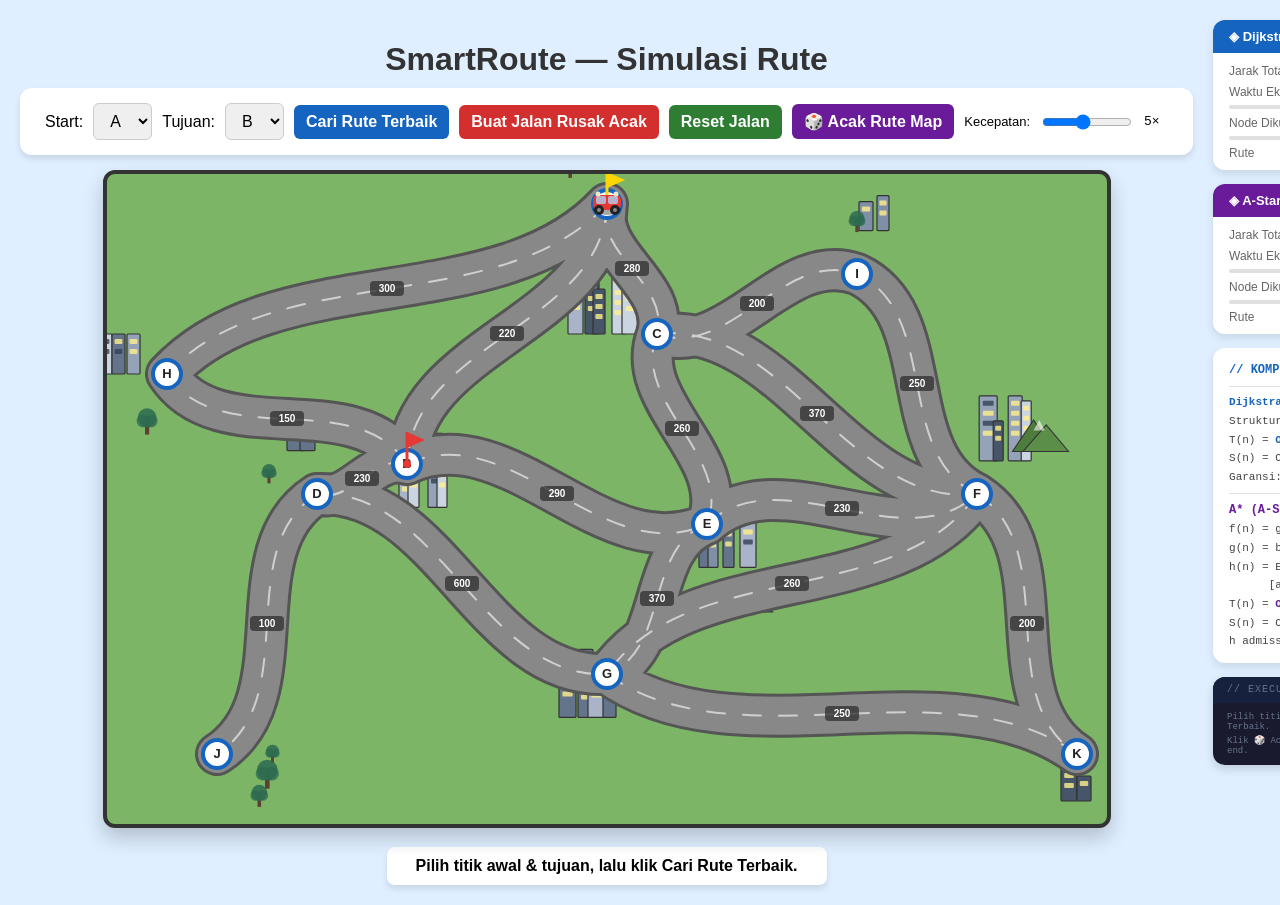
==== view/SmartRoute_App.html @ 2b09c388 "Update UI" ====
<!DOCTYPE html>
<html lang="id">
<head>
  <meta charset="UTF-8"/>
  <meta name="viewport" content="width=device-width, initial-scale=1.0"/>
  <title>SmartRoute — Simulasi Rute</title>
  <style>/* ══════════════════════════════════════════════════════
   SmartRoute — style.css
   PAA 2026 · UMRAH · Teknik Informatika
   ══════════════════════════════════════════════════════ */

/* ── BASE (dari original, dipertahankan) ── */
body {
  margin: 0;
  background: #dfefff;
  font-family: Arial, sans-serif;
  display: flex;
  flex-direction: row;
  align-items: flex-start;
  padding: 20px;
  gap: 20px;
}

h1 {
  margin-bottom: 10px;
  color: #333;
}

.panel {
  margin-bottom: 15px;
  display: flex;
  gap: 10px;
  align-items: center;
  flex-wrap: wrap;
  background: white;
  padding: 15px 25px;
  border-radius: 12px;
  box-shadow: 0 4px 6px rgba(0,0,0,0.1);
}

select, button {
  padding: 8px 12px;
  font-size: 16px;
  border-radius: 6px;
  border: 1px solid #ccc;
}

button {
  cursor: pointer;
  background-color: #1565c0;
  color: white;
  font-weight: bold;
  border: none;
  transition: background 0.2s;
}
button:hover        { background-color: #0d47a1; }
button:disabled     { opacity: .5; cursor: not-allowed; }

.danger-btn         { background: #d32f2f; }
.danger-btn:hover   { background: #9a0007; }
.reset-btn          { background: #2e7d32; }
.reset-btn:hover    { background: #1b5e20; }
.random-btn         { background: #6a1b9a; }
.random-btn:hover   { background: #4a148c; }

/* ── MAP SVG (dari original, dipertahankan) ── */
svg#map {
  background: #7bb565;        /* hijau natural seperti original */
  border: 4px solid #333;
  border-radius: 12px;
  box-shadow: 0px 10px 20px rgba(0,0,0,0.2);
  flex-shrink: 0;
}

/* ── NODE (dari original) ── */
.node {
  fill: #fff;
  stroke: #1565c0;
  stroke-width: 4;
}

.label-text {
  font-size: 13px;
  font-weight: bold;
  fill: #222;
  text-anchor: middle;
  dominant-baseline: middle;
  pointer-events: none;
}

/* ── CAR WHEEL SPIN (dari original, dipertahankan) ── */
.wheel { transform-origin: 0px 0px; }
.spin .wheel { animation: spinning 0.5s linear infinite; }

@keyframes spinning {
  from { transform: rotate(0deg); }
  to   { transform: rotate(360deg); }
}

/* ── NODE POP ANIMATION (dari original, dipertahankan) ── */
@keyframes nodePop {
  0%   { opacity: 0; transform: scale(0); }
  70%  { transform: scale(1.3); }
  100% { opacity: 1; transform: scale(1); }
}
.node-anim {
  animation: nodePop 0.35s ease forwards;
  transform-box: fill-box;
  transform-origin: center;
}

/* ── RESULT BOX (dari original) ── */
#result {
  margin-top: 15px;
  font-size: 16px;
  font-weight: bold;
  background: white;
  padding: 10px 20px;
  border-radius: 8px;
  box-shadow: 0px 4px 6px rgba(0,0,0,0.1);
  text-align: center;
  min-width: 400px;
}

/* ── BROKEN ROAD (dari original) ── */
.broken-road {
  stroke: #ff0000 !important;
  stroke-width: 12;
  stroke-dasharray: 12 12;
  fill: none;
  stroke-linecap: round;
}

/* ── WEIGHT LABEL (dari original) ── */
.weight-label {
  font-size: 10px;
  font-weight: bold;
  fill: #fff;
  text-anchor: middle;
  dominant-baseline: middle;
  pointer-events: none;
}

/* ════════════════════════════════════════════════════════
   IMPROVEMENT — Panel kanan analisis algoritma
   (tambahan baru, tidak mengubah kode original)
   ════════════════════════════════════════════════════════ */

/* Wrapper kiri: SVG + panel atas */
#left-col {
  display: flex;
  flex-direction: column;
  align-items: center;
  flex-shrink: 0;
}

/* Panel kanan keseluruhan */
#right-panel {
  display: flex;
  flex-direction: column;
  gap: 14px;
  min-width: 300px;
  max-width: 340px;
  align-self: flex-start;
}

/* Kartu algo */
.algo-card {
  background: white;
  border-radius: 12px;
  box-shadow: 0 4px 10px rgba(0,0,0,0.1);
  overflow: hidden;
}
.algo-card-head {
  padding: 9px 16px;
  font-size: 13px;
  font-weight: bold;
  display: flex;
  align-items: center;
  gap: 8px;
}
.algo-card-head.dijkstra { background: #1565c0; color: white; }
.algo-card-head.astar    { background: #6a1b9a; color: white; }
.algo-card-head .badge {
  background: rgba(255,255,255,0.25);
  border-radius: 10px;
  padding: 1px 8px;
  font-size: 10px;
  letter-spacing: .5px;
}
.algo-card-body { padding: 10px 16px; display: flex; flex-direction: column; gap: 6px; }

.metric-row {
  display: flex;
  justify-content: space-between;
  align-items: center;
  font-size: 12px;
}
.metric-label { color: #666; }
.metric-val   { font-weight: bold; color: #222; font-family: monospace; font-size: 13px; }
.metric-bar-wrap { width: 100%; height: 4px; background: #e0e0e0; border-radius: 2px; overflow: hidden; }
.metric-bar { height: 100%; border-radius: 2px; width: 0%; transition: width 1s ease; }
.metric-bar.d { background: #1565c0; }
.metric-bar.a { background: #6a1b9a; }

/* Complexity info box */
.complexity-box {
  background: white;
  border-radius: 12px;
  box-shadow: 0 4px 10px rgba(0,0,0,0.1);
  padding: 12px 16px;
  font-size: 11px;
  line-height: 1.7;
  color: #444;
  font-family: monospace;
}
.complexity-box .ctitle { font-weight: bold; color: #1565c0; font-size: 12px; }
.complexity-box .ctitle.a { color: #6a1b9a; }
.complexity-box hr { border: none; border-top: 1px solid #e0e0e0; margin: 6px 0; }

/* Comparison table */
.cmp-table-wrap {
  background: white;
  border-radius: 12px;
  box-shadow: 0 4px 10px rgba(0,0,0,0.1);
  overflow: hidden;
  display: none;
}
.cmp-table-wrap.show { display: block; }
.cmp-table-wrap table { width: 100%; border-collapse: collapse; }
.cmp-table-wrap th {
  background: #f5f5f5;
  padding: 6px 10px;
  font-size: 10px;
  text-transform: uppercase;
  letter-spacing: .5px;
  color: #666;
  text-align: left;
  border-bottom: 1px solid #e0e0e0;
}
.cmp-table-wrap td {
  padding: 5px 10px;
  font-size: 11px;
  font-family: monospace;
  border-bottom: 1px solid #f0f0f0;
  color: #333;
}
.cmp-table-wrap tr:last-child td { border-bottom: none; }
.td-d    { color: #1565c0; font-weight: bold; }
.td-a    { color: #6a1b9a; font-weight: bold; }
.td-win  { color: #2e7d32; font-weight: bold; }

/* Winner badge */
.winner-badge {
  background: #e8f5e9;
  border: 2px solid #2e7d32;
  border-radius: 10px;
  padding: 8px 14px;
  text-align: center;
  display: none;
}
.winner-badge.show { display: block; }
.winner-badge .wt  { font-size: 13px; font-weight: bold; color: #2e7d32; }
.winner-badge .ws  { font-size: 10px; color: #555; margin-top: 2px; font-family: monospace; }

/* Execution log */
.log-box {
  background: #1a1a2e;
  border-radius: 12px;
  box-shadow: 0 4px 10px rgba(0,0,0,0.15);
  overflow: hidden;
  display: flex;
  flex-direction: column;
  max-height: 260px;
}
.log-head {
  padding: 7px 14px;
  background: #16213e;
  font-size: 10px;
  color: #64748b;
  font-family: monospace;
  display: flex;
  justify-content: space-between;
  letter-spacing: 1px;
}
.log-clr { cursor: pointer; color: #64748b; transition: color .2s; }
.log-clr:hover { color: #ef4444; }
.log-body {
  flex: 1;
  overflow-y: auto;
  padding: 8px 10px;
  display: flex;
  flex-direction: column;
  gap: 1px;
  font-family: monospace;
  font-size: 9px;
}
.log-body::-webkit-scrollbar { width: 3px; }
.log-body::-webkit-scrollbar-thumb { background: #334155; border-radius: 3px; }
.ll { padding: 1px 4px; border-radius: 2px; }
.ll.inf  { color: #64748b; }
.ll.dijk { color: #60a5fa; }
.ll.astr { color: #c084fc; }
.ll.ok   { color: #4ade80; background: rgba(74,222,128,.05); }
.ll.warn { color: #fb923c; }
.ll.sep  { color: #1e3a5f; margin: 2px 0; }

/* Step counter overlay on SVG */
#step-ctr {
  display: none;
  position: absolute;
  top: 30px;
  right: 20px;
  background: rgba(0,0,0,.75);
  color: #ffcc00;
  font-family: monospace;
  font-size: 11px;
  padding: 4px 10px;
  border-radius: 6px;
  pointer-events: none;
}
#svg-wrap { position: relative; }
</style>
</head>
<body>

<div id="left-col">
  <h1>SmartRoute — Simulasi Rute</h1>

  <!-- ── Panel kontrol (dari original, dipertahankan) ── -->
  <div class="panel">
    <label>Start:</label>
    <select id="start"></select>
    <label>Tujuan:</label>
    <select id="end"></select>
    <button id="run-btn" onclick="startSimulation()">Cari Rute Terbaik</button>
    <button class="danger-btn" onclick="generateBrokenRoads()">Buat Jalan Rusak Acak</button>
    <button class="reset-btn"  onclick="resetRoads()">Reset Jalan</button>
    <button class="random-btn" onclick="randomizeMap()">&#127922; Acak Rute Map</button>
    <label style="font-size:13px;">Kecepatan:</label>
    <input type="range" id="speed-range" min="1" max="10" value="5"
      style="width:90px;"
      oninput="SPEED=+this.value;document.getElementById('speed-val').textContent=this.value+'×'"/>
    <span id="speed-val" style="font-size:13px;font-family:monospace;min-width:24px;">5×</span>
  </div>

  <!-- ── SVG Map (dari original, dipertahankan + layer baru) ── -->
  <div id="svg-wrap">
    <div id="step-ctr"></div>
    <svg id="map" width="1000" height="650">

      <!-- decorations layer (pohon, gedung) -->
      <g id="deco-layer"></g>

      <!-- road base layers (dari original, dipertahankan) -->
      <path id="road-layer-1" stroke="#555"   stroke-width="44" fill="none"
            stroke-linecap="round" stroke-linejoin="round"/>
      <path id="road-layer-2" stroke="#888"   stroke-width="38" fill="none"
            stroke-linecap="round" stroke-linejoin="round"/>
      <path id="road-layer-3" stroke="white"  stroke-width="2"  fill="none"
            stroke-linecap="round" stroke-linejoin="round"
            stroke-dasharray="18 18" opacity="0.6"/>

      <!-- visited overlays — Dijkstra (biru) -->
      <g id="visited-d-layer"></g>
      <!-- visited overlays — A* (ungu) -->
      <g id="visited-a-layer"></g>

      <!-- final paths -->
      <path id="path-dijkstra" stroke="#1565c0" stroke-width="6" fill="none"
            stroke-linecap="round" stroke-linejoin="round" opacity="0"/>
      <path id="path-astar"    stroke="#6a1b9a" stroke-width="6" fill="none"
            stroke-linecap="round" stroke-linejoin="round"
            stroke-dasharray="16 8" opacity="0"/>

      <!-- broken roads -->
      <g id="broken-roads-layer"></g>

      <!-- highlight path — merah (dari original) -->
      <path id="highlight-path" stroke="#e53935" stroke-width="6" fill="none"
            stroke-linecap="round" stroke-linejoin="round" opacity="0.85"/>

      <!-- weight labels -->
      <g id="weight-labels-layer"></g>

      <!-- nodes (dari original, dipertahankan) -->
      <g id="nodes-group"></g>

      <!-- source flag kuning (sesuai RPM) -->
      <g id="flag-start" opacity="0">
        <line x1="0" y1="0" x2="0" y2="-32" stroke="#ffd600" stroke-width="3"/>
        <polygon points="0,-32 18,-24 0,-16" fill="#ffd600"/>
        <circle cx="0" cy="0" r="4" fill="#ffd600"/>
      </g>

      <!-- dest flag merah (sesuai RPM) -->
      <g id="flag-end" opacity="0">
        <line x1="0" y1="0" x2="0" y2="-32" stroke="#e53935" stroke-width="3"/>
        <polygon points="0,-32 18,-24 0,-16" fill="#e53935"/>
        <circle cx="0" cy="0" r="4" fill="#e53935"/>
      </g>

      <!-- car (dari original, roda berputar dipertahankan) -->
      <g id="car" opacity="1">
        <!-- shadow -->
        <ellipse cx="0" cy="5" rx="14" ry="6" fill="rgba(0,0,0,0.35)"/>
        <!-- body -->
        <rect x="-14" y="-9" width="28" height="15" fill="#e53935" rx="5"/>
        <!-- windows -->
        <rect x="-11" y="-8" width="10" height="8" fill="#b3c8e8" rx="2" opacity="0.85"/>
        <rect x="1"   y="-8" width="10" height="8" fill="#b3c8e8" rx="2" opacity="0.85"/>
        <!-- headlights -->
        <circle cx="-9" cy="-10" r="2.5" fill="#fff9c4" opacity="0.9"/>
        <circle cx="9"  cy="-10" r="2.5" fill="#fff9c4" opacity="0.9"/>
        <!-- wheels (kelas wheel + spin dari original) -->
        <circle class="wheel" cx="-8" cy="6" r="5" fill="#222"/>
        <circle class="wheel" cx="-8" cy="6" r="2" fill="#888"/>
        <circle class="wheel" cx="8"  cy="6" r="5" fill="#222"/>
        <circle class="wheel" cx="8"  cy="6" r="2" fill="#888"/>
      </g>

    </svg>
  </div><!-- /svg-wrap -->

  <!-- result box (dari original, dipertahankan) -->
  <div id="result">
    Pilih titik awal &amp; tujuan, lalu klik <b>Cari Rute Terbaik</b>.
  </div>

</div><!-- /left-col -->

<!-- ══════════════════════════════════════════════════════════
     PANEL KANAN — Analisis Algoritma (tambahan baru)
     ══════════════════════════════════════════════════════════ -->
<div id="right-panel">

  <!-- Dijkstra card -->
  <div class="algo-card" id="card-d">
    <div class="algo-card-head dijkstra">
      ◈ Dijkstra
      <span class="badge">O((V+E) log V)</span>
    </div>
    <div class="algo-card-body">
      <div class="metric-row">
        <span class="metric-label">Jarak Total</span>
        <span class="metric-val" id="d-dist">—</span>
      </div>
      <div class="metric-row">
        <span class="metric-label">Waktu Eksekusi</span>
        <span class="metric-val" id="d-time">—</span>
      </div>
      <div class="metric-bar-wrap">
        <div class="metric-bar d" id="bar-d-time"></div>
      </div>
      <div class="metric-row">
        <span class="metric-label">Node Dikunjungi</span>
        <span class="metric-val" id="d-nodes">—</span>
      </div>
      <div class="metric-bar-wrap">
        <div class="metric-bar d" id="bar-d-nodes"></div>
      </div>
      <div class="metric-row">
        <span class="metric-label">Rute</span>
        <span class="metric-val" id="d-path"
          style="font-size:10px;max-width:170px;overflow:hidden;text-overflow:ellipsis;white-space:nowrap;">—</span>
      </div>
    </div>
  </div>

  <!-- A* card -->
  <div class="algo-card" id="card-a">
    <div class="algo-card-head astar">
      ◈ A-Star &nbsp;<small style="font-size:10px;opacity:.8;">f(n)=g(n)+h(n)</small>
      <span class="badge">O(E log V)</span>
    </div>
    <div class="algo-card-body">
      <div class="metric-row">
        <span class="metric-label">Jarak Total</span>
        <span class="metric-val" id="a-dist">—</span>
      </div>
      <div class="metric-row">
        <span class="metric-label">Waktu Eksekusi</span>
        <span class="metric-val" id="a-time">—</span>
      </div>
      <div class="metric-bar-wrap">
        <div class="metric-bar a" id="bar-a-time"></div>
      </div>
      <div class="metric-row">
        <span class="metric-label">Node Dikunjungi</span>
        <span class="metric-val" id="a-nodes">—</span>
      </div>
      <div class="metric-bar-wrap">
        <div class="metric-bar a" id="bar-a-nodes"></div>
      </div>
      <div class="metric-row">
        <span class="metric-label">Rute</span>
        <span class="metric-val" id="a-path"
          style="font-size:10px;max-width:170px;overflow:hidden;text-overflow:ellipsis;white-space:nowrap;">—</span>
      </div>
    </div>
  </div>

  <!-- Complexity info -->
  <div class="complexity-box">
    <div class="ctitle">// KOMPLEKSITAS WAKTU</div>
    <hr/>
    <b style="color:#1565c0;">Dijkstra</b><br/>
    Struktur: Min-Heap Binary<br/>
    T(n) = <b style="color:#1565c0;">O((V+E) log V)</b><br/>
    S(n) = O(V) — dist[] + prev[]<br/>
    Garansi: optimal, bobot ≥ 0<br/>
    <hr/>
    <b style="color:#6a1b9a;" class="ctitle a">A* (A-Star)</b><br/>
    f(n) = g(n) + h(n)<br/>
    g(n) = biaya aktual dari start<br/>
    h(n) = Euclidean × 0.40<br/>
    &nbsp;&nbsp;&nbsp;&nbsp;&nbsp;&nbsp;[admissible → tidak overestimate]<br/>
    T(n) = <b style="color:#6a1b9a;">O(E log V)</b> avg case<br/>
    S(n) = O(V)<br/>
    h admissible ⟹ A* <b style="color:#2e7d32;">optimal</b>
  </div>

  <!-- Comparison table -->
  <div class="cmp-table-wrap" id="cmp-table">
    <table>
      <tr>
        <th>Metrik</th>
        <th style="color:#1565c0;">Dijkstra</th>
        <th style="color:#6a1b9a;">A*</th>
        <th style="color:#2e7d32;">Lebih Baik</th>
      </tr>
      <tbody id="cmp-tbody"></tbody>
    </table>
  </div>

  <!-- Winner badge -->
  <div class="winner-badge" id="winner-badge">
    <div class="wt" id="winner-title"></div>
    <div class="ws" id="winner-sub"></div>
  </div>

  <!-- Execution log -->
  <div class="log-box">
    <div class="log-head">
      <span>// EXECUTION LOG</span>
      <span class="log-clr" onclick="clearLog()">✕ clear</span>
    </div>
    <div class="log-body" id="log-body">
      <div class="ll inf">Pilih titik awal &amp; tujuan, lalu klik Cari Rute Terbaik.</div>
      <div class="ll inf">Klik 🎲 Acak Rute Map untuk mengacak peta, start &amp; end.</div>
    </div>
  </div>

</div><!-- /right-panel -->

<script>// ══════════════════════════════════════════════════════════════
//  SmartRoute — main.js
//  PAA 2026 · UMRAH · Teknik Informatika
//  Algoritma: Dijkstra + A* (A-Star)
// ══════════════════════════════════════════════════════════════

// ── Default graph & positions (dari original, dipertahankan) ──────────────────
const defaultGraph = {
  "A":[{node:"C",weight:280},{node:"B",weight:220},{node:"H",weight:300}],
  "B":[{node:"A",weight:220},{node:"E",weight:290},{node:"D",weight:230},{node:"H",weight:150}],
  "C":[{node:"A",weight:280},{node:"E",weight:260},{node:"F",weight:370},{node:"I",weight:200}],
  "D":[{node:"B",weight:230},{node:"G",weight:600},{node:"J",weight:100}],
  "E":[{node:"B",weight:290},{node:"C",weight:260},{node:"F",weight:230},{node:"G",weight:370}],
  "F":[{node:"C",weight:370},{node:"E",weight:230},{node:"G",weight:260},{node:"I",weight:250},{node:"K",weight:200}],
  "G":[{node:"D",weight:600},{node:"E",weight:370},{node:"F",weight:260},{node:"K",weight:250}],
  "H":[{node:"A",weight:300},{node:"B",weight:150}],
  "I":[{node:"C",weight:200},{node:"F",weight:250}],
  "J":[{node:"D",weight:100}],
  "K":[{node:"F",weight:200},{node:"G",weight:250}]
};
const defaultPositions = {
  "A":{x:500,y:30},  "B":{x:300,y:290}, "C":{x:550,y:160},
  "D":{x:210,y:320}, "E":{x:600,y:350}, "F":{x:870,y:320},
  "G":{x:500,y:500}, "H":{x:60,y:200},  "I":{x:750,y:100},
  "J":{x:110,y:580}, "K":{x:970,y:580}
};

let originalGraph = JSON.parse(JSON.stringify(defaultGraph));
let graph         = JSON.parse(JSON.stringify(defaultGraph));
let positions     = JSON.parse(JSON.stringify(defaultPositions));
let brokenRoads   = [];

// ── Selects (dari original, dipertahankan) ────────────────────────────────────
function populateSelects() {
  const nodes = Object.keys(positions).sort();
  const ss = document.getElementById("start");
  const se = document.getElementById("end");
  const pS = ss.value, pE = se.value;
  ss.innerHTML = se.innerHTML = "";
  nodes.forEach(n => {
    ss.innerHTML += `<option value="${n}">${n}</option>`;
    se.innerHTML += `<option value="${n}">${n}</option>`;
  });
  if (nodes.includes(pS)) ss.value = pS;
  const fallback = nodes.find(n => n !== ss.value) || nodes[1] || nodes[0];
  se.value = (nodes.includes(pE) && pE !== ss.value) ? pE : fallback;
}

// ── Bezier helpers (dari original, dipertahankan) ─────────────────────────────
function getCurveParams(p1, p2, n1, n2) {
  const dx = p2.x - p1.x, dy = p2.y - p1.y;
  const dist = Math.sqrt(dx*dx + dy*dy);
  if (dist < 1) return null;
  const flip = (n1.charCodeAt(0) + n2.charCodeAt(0)) % 2 === 0 ? 1 : -1;
  const ci = Math.min(dist * 0.22, 70) * flip;
  const nx = (-dy / dist) * ci, ny = (dx / dist) * ci;
  return {
    cx1: p1.x + dx*0.3 + nx, cy1: p1.y + dy*0.3 + ny,
    cx2: p1.x + dx*0.7 - nx, cy2: p1.y + dy*0.7 - ny
  };
}

function getNaturalPath(p1, p2, n1, n2) {
  const c = getCurveParams(p1, p2, n1, n2);
  if (!c) return `L ${p2.x} ${p2.y}`;
  return `C ${c.cx1} ${c.cy1} ${c.cx2} ${c.cy2} ${p2.x} ${p2.y}`;
}

function bezierPoint(p1, p2, n1, n2, t) {
  const c = getCurveParams(p1, p2, n1, n2);
  if (!c) return { x: p1.x + (p2.x - p1.x)*t, y: p1.y + (p2.y - p1.y)*t };
  const mt = 1 - t;
  return {
    x: mt*mt*mt*p1.x + 3*mt*mt*t*c.cx1 + 3*mt*t*t*c.cx2 + t*t*t*p2.x,
    y: mt*mt*mt*p1.y + 3*mt*mt*t*c.cy1 + 3*mt*t*t*c.cy2 + t*t*t*p2.y
  };
}

// ── Segment intersection (dari original, dipertahankan) ───────────────────────
function segmentsIntersect(ax,ay,bx,by,cx,cy,dx,dy) {
  const d1x=bx-ax, d1y=by-ay, d2x=dx-cx, d2y=dy-cy;
  const cross = d1x*d2y - d1y*d2x;
  if (Math.abs(cross) < 1e-9) return false;
  const tx = ((cx-ax)*d2y - (cy-ay)*d2x) / cross;
  const ty = ((cx-ax)*d1y - (cy-ay)*d1x) / cross;
  const E = 0.04;
  return tx>E && tx<1-E && ty>E && ty<1-E;
}

function buildEdgePts(p1, p2, n1, n2, SEGS=8) {
  const pts = [];
  for (let i=0; i<=SEGS; i++) pts.push(bezierPoint(p1,p2,n1,n2,i/SEGS));
  return pts;
}

function edgeCrosses(existingList, p1, p2, n1, n2) {
  const newPts = buildEdgePts(p1, p2, n1, n2, 8);
  for (const {pts, from, to} of existingList) {
    if (from===n1||from===n2||to===n1||to===n2) continue;
    for (let i=0; i<newPts.length-1; i++)
      for (let j=0; j<pts.length-1; j++)
        if (segmentsIntersect(
          newPts[i].x,newPts[i].y,newPts[i+1].x,newPts[i+1].y,
          pts[j].x,  pts[j].y,  pts[j+1].x,  pts[j+1].y
        )) return true;
  }
  return false;
}

function ptSegDist(px, py, ax, ay, bx, by) {
  const dx=bx-ax, dy=by-ay, lenSq=dx*dx+dy*dy;
  if (lenSq < 1) return Math.hypot(px-ax, py-ay);
  const t = Math.max(0, Math.min(1, ((px-ax)*dx+(py-ay)*dy)/lenSq));
  return Math.hypot(px-(ax+t*dx), py-(ay+t*dy));
}

function pointNearEdge(px, py, pts, clearance) {
  for (let i=0; i<pts.length-1; i++)
    if (ptSegDist(px,py,pts[i].x,pts[i].y,pts[i+1].x,pts[i+1].y) < clearance) return true;
  return false;
}

// ── Decorations (dari original, dipertahankan) ────────────────────────────────
function rnd(a,b){ return a+Math.random()*(b-a); }
function ri(a,b){ return Math.floor(rnd(a,b+1)); }

function svgTree(x, y, sc) {
  sc = sc || 1;
  return `<g transform="translate(${x.toFixed(1)},${y.toFixed(1)}) scale(${sc.toFixed(2)})">
    <rect x="-2" y="3" width="4" height="9" fill="#5c4033"/>
    <circle cx="0" cy="-4" r="9" fill="#2d6a4f" opacity="0.85"/>
    <circle cx="-4" cy="-1" r="6" fill="#2d6a4f" opacity="0.75"/>
    <circle cx="4"  cy="-1" r="6" fill="#2d6a4f" opacity="0.75"/>
  </g>`;
}

function svgMountain(x, y, sc) {
  sc = sc || 1;
  return `<g transform="translate(${x.toFixed(1)},${y.toFixed(1)}) scale(${sc.toFixed(2)})">
    <path d="M -30 20 L 0 -25 L 30 20 Z"  fill="#4d7c3d" stroke="#333" stroke-width="1.5"/>
    <path d="M -15 20 L 18 -18 L 50 20 Z" fill="#5b8f49" stroke="#333" stroke-width="1.5"/>
    <path d="M 0 -10 L 8 -25 L 16 -10 Z"  fill="white"  opacity="0.6"/>
  </g>`;
}

function svgBuildings(cx, cy, count, tall) {
  const BCOLORS = ["#94a3b8","#64748b","#cbd5e1","#aab4c8","#7f8fa6","#475569"];
  let h = "";
  for (let i=0; i<count; i++) {
    const bw = ri(10,18);
    const bh = tall ? ri(40,75) : ri(18,40);
    const bx = cx - (count*14)/2 + i*14 + ri(-3,3);
    const by = cy - bh;
    const col = BCOLORS[ri(0,BCOLORS.length-1)];
    h += `<rect x="${bx.toFixed(1)}" y="${by.toFixed(1)}" width="${bw}" height="${bh}"
               fill="${col}" stroke="#333" stroke-width="1.2" rx="1"/>`;
    const rows = Math.max(1, Math.floor(bh/11)-1);
    for (let r=0; r<rows; r++) {
      const wx = bx + bw*0.2;
      const wy = by + 5 + r*10;
      const lit = Math.random()>0.25;
      h += `<rect x="${wx.toFixed(1)}" y="${wy.toFixed(1)}" width="${(bw*0.6).toFixed(1)}" height="5"
                  fill="${lit?'#fef08a':'#334155'}" opacity="0.8" rx="1"/>`;
    }
  }
  return h;
}

function drawDecorations(allEdgePts) {
  const layer = document.getElementById("deco-layer");
  layer.innerHTML = "";
  const NODE_RADIUS = 14;
  const SLOT_R      = NODE_RADIUS + 28;
  const ROAD_CLEAR  = 28;
  const SLOTS       = 16;
  let html = "";
  for (const name in positions) {
    const p = positions[name];
    const degree = (originalGraph[name] || []).length;
    const freeAngles = [];
    for (let i=0; i<SLOTS; i++) {
      const ang = (i / SLOTS) * Math.PI * 2;
      const tx  = p.x + Math.cos(ang) * SLOT_R;
      const ty  = p.y + Math.sin(ang) * SLOT_R;
      let clear = true;
      for (const {pts} of allEdgePts) {
        if (pointNearEdge(tx, ty, pts, ROAD_CLEAR)) { clear = false; break; }
      }
      if (clear) freeAngles.push(ang);
    }
    if (freeAngles.length === 0) continue;
    const groups = [];
    let cur = [freeAngles[0]];
    for (let i=1; i<freeAngles.length; i++) {
      if (freeAngles[i] - freeAngles[i-1] < (Math.PI*2/SLOTS)*2.1) cur.push(freeAngles[i]);
      else { groups.push(cur); cur=[freeAngles[i]]; }
    }
    groups.push(cur);
    const bigGroup = groups.sort((a,b)=>b.length-a.length)[0];
    const midAng   = bigGroup[Math.floor(bigGroup.length/2)];
    const dx = Math.cos(midAng), dy = Math.sin(midAng);
    if (degree >= 4) {
      html += svgBuildings(p.x + dx*(SLOT_R+5), p.y + dy*(SLOT_R+5), ri(4,6), true);
      if (bigGroup.length >= 4) {
        const angOff = bigGroup.length > 6 ? midAng + 0.4 : midAng;
        html += svgMountain(p.x + Math.cos(angOff)*(SLOT_R+38), p.y + Math.sin(angOff)*(SLOT_R+38), 0.7);
      }
    } else if (degree >= 2) {
      html += svgBuildings(p.x + dx*(SLOT_R+5), p.y + dy*(SLOT_R+5), ri(2,4), false);
      if (bigGroup.length >= 3) {
        const ang2 = bigGroup[1];
        html += svgTree(p.x + Math.cos(ang2)*(SLOT_R+10), p.y + Math.sin(ang2)*(SLOT_R+10), rnd(0.7,1.1));
      }
    } else {
      for (let k=0; k<Math.min(bigGroup.length, 3); k++) {
        const a  = bigGroup[k];
        const tr = SLOT_R + rnd(5,18);
        html += svgTree(p.x + Math.cos(a)*tr, p.y + Math.sin(a)*tr, rnd(0.7,1.2));
      }
    }
  }
  layer.innerHTML = html;
}

// ── Draw map (dari original, dipertahankan) ───────────────────────────────────
function buildAllEdgePts() {
  const list = [];
  const drawn = new Set();
  for (let u in graph) {
    for (let e of graph[u]) {
      const pair = [u, e.node].sort().join("-");
      if (!drawn.has(pair)) {
        drawn.add(pair);
        list.push({
          pts:  buildEdgePts(positions[u], positions[e.node], u, e.node, 10),
          from: u, to: e.node
        });
      }
    }
  }
  return list;
}

function drawMap(animate, edgePtList) {
  const edgeList = edgePtList || buildAllEdgePts();
  let baseD = "";
  for (const {pts, from, to} of edgeList)
    baseD += `M ${positions[from].x} ${positions[from].y} ${getNaturalPath(positions[from], positions[to], from, to)} `;

  document.getElementById("road-layer-1").setAttribute("d", baseD);
  document.getElementById("road-layer-2").setAttribute("d", baseD);
  document.getElementById("road-layer-3").setAttribute("d", baseD);

  const ng = document.getElementById("nodes-group");
  ng.innerHTML = "";
  for (let name in positions) {
    const p = positions[name];
    ng.innerHTML += `
      <circle class="${animate?'node node-anim':'node'}" cx="${p.x}" cy="${p.y}" r="14"/>
      <text class="label-text" x="${p.x}" y="${p.y+1}">${name}</text>`;
  }

  drawWeightLabels();
  drawDecorations(edgeList);

  const sp = positions[document.getElementById("start").value] || Object.values(positions)[0];
  document.getElementById("car").setAttribute("transform", `translate(${sp.x},${sp.y})`);
  document.getElementById("highlight-path").setAttribute("d","");
  document.getElementById("broken-roads-layer").innerHTML = "";

  // reset visited overlays & final paths
  document.getElementById("visited-d-layer").innerHTML = "";
  document.getElementById("visited-a-layer").innerHTML = "";
  document.getElementById("path-dijkstra").setAttribute("d","");
  document.getElementById("path-astar").setAttribute("d","");
  document.getElementById("path-dijkstra").setAttribute("opacity","0");
  document.getElementById("path-astar").setAttribute("opacity","0");

  brokenRoads = [];

  // posisikan flag start (kuning) & end (merah) sesuai RPM
  updateFlags();
}

function updateFlags() {
  const s = document.getElementById('start').value;
  const e = document.getElementById('end').value;
  const fs = document.getElementById('flag-start');
  const fe = document.getElementById('flag-end');
  if (positions[s]) {
    fs.setAttribute('transform', `translate(${positions[s].x},${positions[s].y})`);
    fs.setAttribute('opacity','1');
  }
  if (positions[e]) {
    fe.setAttribute('transform', `translate(${positions[e].x},${positions[e].y})`);
    fe.setAttribute('opacity','1');
  }
}

function drawWeightLabels() {
  const layer = document.getElementById("weight-labels-layer");
  layer.innerHTML = "";
  const drawn = new Set();
  for (let u in originalGraph) {
    for (let e of originalGraph[u]) {
      const pair = [u, e.node].sort().join("-");
      if (!drawn.has(pair)) {
        drawn.add(pair);
        const mid = bezierPoint(positions[u], positions[e.node], u, e.node, 0.5);
        layer.innerHTML += `
          <rect x="${(mid.x-17).toFixed(1)}" y="${(mid.y-8).toFixed(1)}" width="34" height="15"
                rx="4" fill="#333" opacity="0.78"/>
          <text class="weight-label" x="${mid.x.toFixed(1)}" y="${(mid.y+0.5).toFixed(1)}">${e.weight}</text>`;
      }
    }
  }
}

// ══════════════════════════════════════════════════════════════
//  MIN-HEAP (Priority Queue)
//  Digunakan oleh Dijkstra & A* → operasi push/pop O(log V)
// ══════════════════════════════════════════════════════════════
class MinHeap {
  constructor() { this.h = []; }
  push(item) { this.h.push(item); this._up(this.h.length - 1); }
  pop() {
    const top = this.h[0], last = this.h.pop();
    if (this.h.length) { this.h[0] = last; this._down(0); }
    return top;
  }
  get size() { return this.h.length; }
  _up(i) {
    while (i > 0) {
      const p = Math.floor((i-1)/2);
      if (this.h[p].f <= this.h[i].f) break;
      [this.h[p],this.h[i]] = [this.h[i],this.h[p]]; i = p;
    }
  }
  _down(i) {
    const n = this.h.length;
    while (true) {
      let m=i, l=2*i+1, r=2*i+2;
      if (l<n && this.h[l].f < this.h[m].f) m=l;
      if (r<n && this.h[r].f < this.h[m].f) m=r;
      if (m===i) break;
      [this.h[m],this.h[i]] = [this.h[i],this.h[m]]; i=m;
    }
  }
}

// ══════════════════════════════════════════════════════════════
//  DIJKSTRA'S ALGORITHM
//  ──────────────────────────────────────────────────────────────
//  Kompleksitas Waktu : O((V + E) log V)
//    V iterasi extract-min dari Min-Heap  → O(V log V)
//    E iterasi relaksasi edge             → O(E log V)
//  Kompleksitas Ruang : O(V) — dist[], prev[]
//
//  Pseudocode:
//    dist[start] = 0; dist[v] = ∞ untuk semua v ≠ start
//    PQ.push({start, 0})
//    while PQ tidak kosong:
//      u = PQ.extractMin()
//      if u ∈ visited: skip
//      visited.add(u)
//      for setiap tetangga v dari u:
//        if dist[u] + w(u,v) < dist[v]:
//          dist[v] = dist[u] + w(u,v)
//          prev[v] = u
//          PQ.push({v, dist[v]})
//    rekonstruksi path dari prev[]
// ══════════════════════════════════════════════════════════════
function dijkstra(g, start, end) {
  const dist = {}, prev = {}, visited = [], order = [];
  for (const n in g) dist[n] = Infinity;
  dist[start] = 0;
  const pq = new MinHeap();
  pq.push({ f: 0, node: start });

  while (pq.size > 0) {
    const { f: d, node: u } = pq.pop();
    if (visited.includes(u)) continue;
    visited.push(u);
    order.push({ node: u, dist: d, step: visited.length });
    if (u === end) break;
    for (const nb of g[u]) {
      const nd = dist[u] + nb.weight;
      if (nd < dist[nb.node]) {
        dist[nb.node] = nd;
        prev[nb.node] = u;
        pq.push({ f: nd, node: nb.node });
      }
    }
  }
  const path = []; let cur = end;
  while (cur !== undefined) { path.unshift(cur); cur = prev[cur]; }
  return {
    path:    path[0] === start ? path : [],
    distance: dist[end],
    visited,
    order
  };
}

// ══════════════════════════════════════════════════════════════
//  A* (A-STAR) ALGORITHM
//  ──────────────────────────────────────────────────────────────
//  Kompleksitas Waktu : O(E log V) rata-rata, jika h admissible
//  Kompleksitas Ruang : O(V) — g[], f[], prev[]
//
//  Fungsi evaluasi: f(n) = g(n) + h(n)
//    g(n) = biaya aktual dari start ke n
//    h(n) = heuristik Euclidean × 0.40
//           (admissible: tidak pernah overestimate biaya nyata)
//    Admissible ⟹ A* PASTI optimal
//
//  Pseudocode:
//    g[start] = 0;  f[start] = h(start, end)
//    open.push({start, f[start]})
//    while open tidak kosong:
//      u = open.extractMin()   ← node dengan f terkecil
//      if u ∈ visited: skip
//      visited.add(u)
//      if u == end: selesai
//      for setiap tetangga v dari u:
//        gNew = g[u] + w(u,v)
//        if gNew < g[v]:
//          g[v]    = gNew
//          f[v]    = g[v] + h(v, end)
//          prev[v] = u
//          open.push({v, f[v]})
//    rekonstruksi path dari prev[]
// ══════════════════════════════════════════════════════════════
function heuristic(nodeA, nodeB) {
  const pa = positions[nodeA], pb = positions[nodeB];
  // Euclidean distance × 0.40 — admissible scaling factor
  return Math.hypot(pa.x - pb.x, pa.y - pb.y) * 0.40;
}

function astar(g, start, end) {
  const gCost = {}, fCost = {}, prev = {}, visited = [], order = [];
  for (const n in g) { gCost[n] = Infinity; fCost[n] = Infinity; }
  gCost[start] = 0;
  fCost[start] = heuristic(start, end);

  const open = new MinHeap();
  open.push({ f: fCost[start], node: start });

  while (open.size > 0) {
    const { node: u } = open.pop();
    if (visited.includes(u)) continue;
    visited.push(u);
    order.push({
      node: u,
      g: gCost[u],
      h: heuristic(u, end),
      f: fCost[u],
      step: visited.length
    });
    if (u === end) break;
    for (const nb of g[u]) {
      const gNew = gCost[u] + nb.weight;
      if (gNew < gCost[nb.node]) {
        gCost[nb.node] = gNew;
        fCost[nb.node] = gNew + heuristic(nb.node, end);
        prev[nb.node]  = u;
        open.push({ f: fCost[nb.node], node: nb.node });
      }
    }
  }
  const path = []; let cur = end;
  while (cur !== undefined) { path.unshift(cur); cur = prev[cur]; }
  return {
    path:     path[0] === start ? path : [],
    distance: gCost[end],
    visited,
    order
  };
}

// ── Car animation (dari original + rotate auto) ───────────────────────────────
function wait(ms) { return new Promise(r => setTimeout(r, ms)); }

async function moveCar(path, distance) {
  const car = document.getElementById("car");
  document.getElementById("car-anim")?.remove();
  car.removeAttribute("transform");

  let hd = `M ${positions[path[0]].x} ${positions[path[0]].y} `;
  for (let i=1; i<path.length; i++)
    hd += getNaturalPath(positions[path[i-1]], positions[path[i]], path[i-1], path[i]) + " ";

  // highlight path (merah, dari original)
  document.getElementById("highlight-path").setAttribute("d", hd);

  const dur = Math.max(1.5, distance / 150);
  const anim = document.createElementNS("http://www.w3.org/2000/svg", "animateMotion");
  anim.setAttribute("id", "car-anim");
  anim.setAttribute("dur", `${dur}s`);
  anim.setAttribute("fill", "freeze");
  anim.setAttribute("rotate", "auto");  // mobil menghadap arah jalan
  anim.setAttribute("path", hd);
  car.appendChild(anim);
  car.classList.add("spin");   // roda berputar (dari original)
  anim.beginElement();
  await wait(dur * 1000);
  car.classList.remove("spin");
}

// ── Log helpers ───────────────────────────────────────────────────────────────
function lg(msg, cls='inf') {
  const b = document.getElementById("log-body");
  const d = document.createElement("div");
  d.className = "ll " + cls;
  d.textContent = msg;
  b.appendChild(d);
  b.scrollTop = b.scrollHeight;
}
function lgSep() { lg("─".repeat(38), "sep"); }
function clearLog() { document.getElementById("log-body").innerHTML = ""; }

// ── Visited animation step-by-step ───────────────────────────────────────────
const aniDelay = () => wait(Math.max(10, 200 / SPEED));
let SPEED = 5;

async function animateVisited(visitedArr, layerId, stroke, fill) {
  const layer = document.getElementById(layerId);
  const ctr   = document.getElementById("step-ctr");
  ctr.style.display = "block";
  for (let i=0; i<visitedArr.length; i++) {
    const n = visitedArr[i], p = positions[n];
    if (!p) continue;
    ctr.textContent = `STEP ${i+1}/${visitedArr.length} — node ${n}`;
    const c = document.createElementNS("http://www.w3.org/2000/svg", "circle");
    c.setAttribute("cx", p.x); c.setAttribute("cy", p.y);
    c.setAttribute("r", "20"); c.setAttribute("fill", fill);
    c.setAttribute("stroke", stroke); c.setAttribute("stroke-width","1.5");
    c.setAttribute("opacity",".5");
    layer.appendChild(c);
    await aniDelay();
  }
  ctr.style.display = "none";
}

function drawFinalPath(path, elId, color) {
  if (!path || path.length < 2) return;
  let d = `M ${positions[path[0]].x} ${positions[path[0]].y} `;
  for (let i=1; i<path.length; i++)
    d += getNaturalPath(positions[path[i-1]], positions[path[i]], path[i-1], path[i]) + " ";
  const el = document.getElementById(elId);
  el.setAttribute("d", d);
  el.setAttribute("opacity", "1");
}

// ── Result helpers ────────────────────────────────────────────────────────────
function resetResults() {
  ["d-dist","d-time","d-nodes","d-path","a-dist","a-time","a-nodes","a-path"]
    .forEach(id => { const el=document.getElementById(id); if(el) el.textContent="—"; });
  ["bar-d-time","bar-d-nodes","bar-a-time","bar-a-nodes"]
    .forEach(id => { const el=document.getElementById(id); if(el) el.style.width="0%"; });
  document.getElementById("winner-badge").classList.remove("show");
  document.getElementById("cmp-table").classList.remove("show");
  ["card-d","card-a"].forEach(id => document.getElementById(id)?.classList.remove("win-card"));
}

function showResults(rD, rA) {
  const maxT = Math.max(rD?.timeMs||0, rA?.timeMs||0) || 1;
  const maxN = Math.max(rD?.visited?.length||0, rA?.visited?.length||0) || 1;

  if (rD && rD.path.length > 0) {
    document.getElementById("d-dist").textContent  = rD.distance + " km";
    document.getElementById("d-time").textContent  = rD.timeMs + " ms";
    document.getElementById("d-nodes").textContent = rD.visited.length + " node";
    document.getElementById("d-path").textContent  = rD.path.join("→");
    setTimeout(() => {
      document.getElementById("bar-d-time").style.width  = (rD.timeMs/maxT*100).toFixed(1)+"%";
      document.getElementById("bar-d-nodes").style.width = (rD.visited.length/maxN*100).toFixed(1)+"%";
    }, 200);
  }
  if (rA && rA.path.length > 0) {
    document.getElementById("a-dist").textContent  = rA.distance + " km";
    document.getElementById("a-time").textContent  = rA.timeMs + " ms";
    document.getElementById("a-nodes").textContent = rA.visited.length + " node";
    document.getElementById("a-path").textContent  = rA.path.join("→");
    setTimeout(() => {
      document.getElementById("bar-a-time").style.width  = (rA.timeMs/maxT*100).toFixed(1)+"%";
      document.getElementById("bar-a-nodes").style.width = (rA.visited.length/maxN*100).toFixed(1)+"%";
    }, 200);
  }

  // comparison table
  if (rD?.path?.length > 0 && rA?.path?.length > 0) {
    const dWT  = rD.timeMs <= rA.timeMs;
    const dWN  = rD.visited.length <= rA.visited.length;
    const same = rD.distance === rA.distance;
    const ratio = (Math.max(rD.timeMs,rA.timeMs) / Math.max(Math.min(rD.timeMs,rA.timeMs),0.001)).toFixed(1);

    document.getElementById("cmp-tbody").innerHTML = `
      <tr>
        <td>Jarak</td>
        <td class="${same?'td-win':'td-d'}">${rD.distance} km</td>
        <td class="${same?'td-win':'td-a'}">${rA.distance} km</td>
        <td class="td-win">${same?'Sama':'—'}</td>
      </tr>
      <tr>
        <td>Waktu (ms)</td>
        <td class="${dWT?'td-win':'td-d'}">${rD.timeMs}</td>
        <td class="${!dWT?'td-win':'td-a'}">${rA.timeMs}</td>
        <td class="td-win">${dWT?'Dijkstra':'A*'}</td>
      </tr>
      <tr>
        <td>Node dikunjungi</td>
        <td class="${dWN?'td-win':'td-d'}">${rD.visited.length}</td>
        <td class="${!dWN?'td-win':'td-a'}">${rA.visited.length}</td>
        <td class="td-win">${dWN?'Dijkstra':'A*'}</td>
      </tr>
      <tr>
        <td>Panjang rute</td>
        <td class="td-d">${rD.path.length} hop</td>
        <td class="td-a">${rA.path.length} hop</td>
        <td class="td-win">${rD.path.length<=rA.path.length?'Dijkstra':'A*'}</td>
      </tr>`;
    document.getElementById("cmp-table").classList.add("show");

    const winner = (dWT?1:0)+(dWN?1:0) >= 1 ? "Dijkstra" : "A*";
    document.getElementById("winner-title").textContent = winner + " lebih efisien pada rute ini";
    document.getElementById("winner-sub").textContent =
      `Selisih waktu: ${ratio}× · Jarak ${same?'identik':'berbeda'} · ${winner} kunjungi lebih sedikit node`;
    document.getElementById("winner-badge").classList.add("show");
    document.getElementById(winner==="Dijkstra"?"card-d":"card-a").classList.add("win-card");

    lg(`[EVALUASI] Winner: ${winner} · Jarak ${same?'identik':'berbeda'} · Rasio waktu ${ratio}×`, "ok");
  }
}

// ── Main simulation (diperluas dengan A* & log) ───────────────────────────────
let simRunning = false;

async function startSimulation() {
  if (simRunning) return;
  const start = document.getElementById("start").value;
  const end   = document.getElementById("end").value;
  if (start === end) { alert("Start dan tujuan tidak boleh sama!"); return; }

  simRunning = true;
  document.getElementById("run-btn").disabled = true;

  // reset visual
  document.getElementById("highlight-path").setAttribute("d","");
  document.getElementById("visited-d-layer").innerHTML = "";
  document.getElementById("visited-a-layer").innerHTML = "";
  document.getElementById("path-dijkstra").setAttribute("opacity","0");
  document.getElementById("path-dijkstra").setAttribute("d","");
  document.getElementById("path-astar").setAttribute("opacity","0");
  document.getElementById("path-astar").setAttribute("d","");
  document.getElementById("car").setAttribute("opacity","1");

  clearLog();
  resetResults();

  lg(`[SIM] ${start} → ${end} | ${Object.keys(graph).length} node, ${countEdges(graph)} edge`, "inf");
  lgSep();

  // ── DIJKSTRA ──────────────────────────────────────────────
  lg("[DIJKSTRA] Mulai. dist["+start+"]=0, semua lain=∞", "dijk");
  lg("  Struktur: Min-Heap Binary → O(log V) per operasi", "dijk");

  const t0d = performance.now();
  const resD = dijkstra(graph, start, end);
  resD.timeMs = +(performance.now() - t0d).toFixed(4);

  if (resD.path.length === 0) {
    lg("  ✗ Tidak ada rute ke " + end, "warn");
    document.getElementById("result").innerHTML =
      `🚫 <b>Dijkstra:</b> Tidak ada rute dari <b>${start}</b> ke <b>${end}</b>.`;
  } else {
    resD.order.forEach(o => lg(`  Step ${o.step}: visit ${o.node}  [dist=${o.dist}]`, "dijk"));
    lg(`  ✓ Rute: ${resD.path.join("→")} | Jarak: ${resD.distance} | Node: ${resD.visited.length} | ${resD.timeMs}ms`, "ok");
  }

  await animateVisited(resD.visited, "visited-d-layer", "#1565c0", "rgba(21,101,192,.12)");
  if (resD.path.length > 0) drawFinalPath(resD.path, "path-dijkstra", "#1565c0");

  lgSep();

  // ── A* ────────────────────────────────────────────────────
  lg("[A-STAR] Mulai. f(n)=g(n)+h(n), h=Euclidean×0.40", "astr");
  lg("  h admissible (tidak overestimate) → A* optimal terjamin", "astr");

  const t0a = performance.now();
  const resA = astar(graph, start, end);
  resA.timeMs = +(performance.now() - t0a).toFixed(4);

  if (resA.path.length === 0) {
    lg("  ✗ Tidak ada rute ke " + end, "warn");
  } else {
    resA.order.forEach(o => lg(`  Step ${o.step}: visit ${o.node}  [g=${o.g.toFixed(0)} h=${o.h.toFixed(0)} f=${o.f.toFixed(0)}]`, "astr"));
    lg(`  ✓ Rute: ${resA.path.join("→")} | Jarak: ${resA.distance} | Node: ${resA.visited.length} | ${resA.timeMs}ms`, "ok");
  }

  await animateVisited(resA.visited, "visited-a-layer", "#6a1b9a", "rgba(106,27,154,.12)");
  if (resA.path.length > 0) drawFinalPath(resA.path, "path-astar", "#6a1b9a");

  lgSep();
  showResults(resD, resA);

  // tampilkan result box (gaya original)
  if (resD.path.length > 0 || resA.path.length > 0) {
    const r = resD.path.length > 0 ? resD : resA;
    document.getElementById("result").innerHTML =
      `🚗 <b>Rute:</b> ${r.path.join(" ➔ ")}<br>📏 <b>Jarak:</b> ${r.distance} km ` +
      `<span style="font-size:13px;color:#555;">(Dijkstra: ${resD.timeMs}ms · A*: ${resA.timeMs}ms)</span>`;
  }

  // ── ANIMASI MOBIL (ikuti rute terbaik di atas jalan) ──────
  const bestPath = resD.path.length > 0 ? resD.path : (resA.path.length > 0 ? resA.path : null);
  if (bestPath) {
    const bestDist = resD.path.length > 0 ? resD.distance : resA.distance;
    lg(`[MOBIL] Bergerak: ${bestPath.join("→")}`, "inf");
    await moveCar(bestPath, bestDist);
    lg("[MOBIL] Tiba di tujuan!", "ok");
  }

  simRunning = false;
  document.getElementById("run-btn").disabled = false;
}

// ── Broken roads (dari original, dipertahankan) ───────────────────────────────
function generateBrokenRoads() {
  resetRoads();
  const all = [];
  for (let u in originalGraph) for (let e of originalGraph[u]) {
    const p = [u, e.node].sort().join("-");
    if (!all.find(r => r.id===p)) all.push({id:p, from:u, to:e.node});
  }
  brokenRoads = all.sort(() => Math.random()-0.5).slice(0, 3);
  const bl = document.getElementById("broken-roads-layer");
  for (let road of brokenRoads) {
    const ef = graph[road.from].find(e => e.node===road.to);
    const et = graph[road.to].find(e => e.node===road.from);
    if (ef) ef.weight += 9999;
    if (et) et.weight += 9999;
    const p1=positions[road.from], p2=positions[road.to];
    bl.innerHTML += `<path d="M ${p1.x} ${p1.y} ${getNaturalPath(p1,p2,road.from,road.to)}" class="broken-road"/>`;
  }
  document.getElementById("result").innerHTML =
    `⚠️ Jalan rusak diaktifkan! Sistem mencari jalur alternatif.`;
  clearLog();
  lg("[JALAN RUSAK] 3 edge diblokir (bobot +9999)", "warn");
  brokenRoads.forEach(r => lg(`  × ${r.from}—${r.to}`, "warn"));
}

function resetRoads() {
  graph = JSON.parse(JSON.stringify(originalGraph));
  brokenRoads = [];
  document.getElementById("broken-roads-layer").innerHTML = "";
  document.getElementById("result").innerHTML = `✅ Semua jalan kembali normal.`;
  drawWeightLabels();
  lg("[RESET] Semua jalan normal kembali", "inf");
}

// ── Randomize map (dari original + acak start/end) ────────────────────────────
// Sesuai RPM: "posisi asal, tujuan dan peta dapat di acak
//  untuk mencegah adanya hapalan rute secara hardcoding"
function randomizeMap() {
  const W=1000, H=650, PAD=75;
  const MIN_DIST=130, MAX_EDGE=430;
  const nodeCount = ri(7,11);
  const nodeNames = "ABCDEFGHIJKLMNOPQRSTUVWXYZ".slice(0,nodeCount).split("");

  // 1. tempatkan node secara acak
  const newPos = {};
  for (const name of nodeNames) {
    let placed = false;
    for (let t=0; t<600&&!placed; t++) {
      const px=rnd(PAD,W-PAD), py=rnd(PAD,H-PAD);
      let ok = true;
      for (const ep of Object.values(newPos))
        if (Math.hypot(px-ep.x,py-ep.y)<MIN_DIST) { ok=false; break; }
      if (ok) { newPos[name]={x:Math.round(px),y:Math.round(py)}; placed=true; }
    }
    if (!newPos[name]) {
      const idx = Object.keys(newPos).length;
      newPos[name] = {
        x: Math.round(PAD+(idx%4)*(W-PAD*2)/3),
        y: Math.round(PAD+Math.floor(idx/4)*(H-PAD*2)/2)
      };
    }
  }

  // 2. bangun graf (Prim spanning tree + extra edges, anti-crossing dari original)
  const newGraph = {};
  for (const n of nodeNames) newGraph[n] = [];
  const edgePts = [];
  const addedPairs = new Set();

  function tryAdd(u, v, mandatory) {
    const pair = [u,v].sort().join("-");
    if (addedPairs.has(pair)) return false;
    const p1=newPos[u], p2=newPos[v];
    const d = Math.hypot(p2.x-p1.x, p2.y-p1.y);
    if (!mandatory && d>MAX_EDGE) return false;
    if (!mandatory && edgeCrosses(edgePts, p1, p2, u, v)) return false;
    const w = randomWeight(p1, p2);
    newGraph[u].push({node:v,weight:w});
    newGraph[v].push({node:u,weight:w});
    edgePts.push({pts:buildEdgePts(p1,p2,u,v,10), from:u, to:v});
    addedPairs.add(pair);
    return true;
  }

  // Prim: pilih edge terpendek yang tidak silang
  const inTree   = new Set([nodeNames[0]]);
  const remaining = new Set(nodeNames.slice(1));
  while (remaining.size > 0) {
    let bd=Infinity, bu=null, bv=null;
    for (const u of inTree) for (const v of remaining) {
      const d = Math.hypot(newPos[u].x-newPos[v].x, newPos[u].y-newPos[v].y);
      if (d<bd && !edgeCrosses(edgePts,newPos[u],newPos[v],u,v)) { bd=d; bu=u; bv=v; }
    }
    if (!bu) {
      // fallback: izinkan crossing untuk koneksi wajib
      for (const u of inTree) for (const v of remaining) {
        const d = Math.hypot(newPos[u].x-newPos[v].x, newPos[u].y-newPos[v].y);
        if (d<bd) { bd=d; bu=u; bv=v; }
      }
    }
    if (!bu) break;
    tryAdd(bu, bv, true);
    inTree.add(bv); remaining.delete(bv);
  }

  // extra edges tidak silang
  const extra = Math.floor(nodeCount*0.55);
  const allPairs = [];
  for (let i=0; i<nodeNames.length; i++)
    for (let j=i+1; j<nodeNames.length; j++)
      allPairs.push([nodeNames[i],nodeNames[j]]);
  allPairs.sort(() => Math.random()-0.5);
  let added = 0;
  for (const [u,v] of allPairs) {
    if (added >= extra) break;
    if (tryAdd(u,v,false)) added++;
  }

  // 3. acak start & end secara random
  const shuffled = [...nodeNames].sort(() => Math.random()-0.5);
  const randStart = shuffled[0], randEnd = shuffled[1];

  // 4. apply
  originalGraph = JSON.parse(JSON.stringify(newGraph));
  graph         = JSON.parse(JSON.stringify(newGraph));
  positions     = newPos;
  brokenRoads   = [];

  document.getElementById("broken-roads-layer").innerHTML = "";
  document.getElementById("highlight-path").setAttribute("d","");
  document.getElementById("visited-d-layer").innerHTML = "";
  document.getElementById("visited-a-layer").innerHTML = "";
  document.getElementById("path-dijkstra").setAttribute("opacity","0");
  document.getElementById("path-astar").setAttribute("opacity","0");

  populateSelects();
  document.getElementById("start").value = randStart;
  document.getElementById("end").value   = randEnd;

  drawMap(true, edgePts);

  document.getElementById("result").innerHTML =
    `🎲 Peta diacak! <b>${nodeCount} kota</b>, <b>${countEdges(newGraph)} jalan</b>. Start: <b>${randStart}</b> → <b>${randEnd}</b>`;

  clearLog();
  lg(`[ACAK] ${nodeCount} kota · ${countEdges(newGraph)} jalan · Start:${randStart} → End:${randEnd}`, "inf");
}

function randomWeight(p1,p2) {
  const d = Math.hypot(p2.x-p1.x, p2.y-p1.y);
  const base = Math.round(d*0.4);
  return Math.max(50, base + Math.round((Math.random()-0.5)*base*0.5));
}

function countEdges(g) {
  let c=0; const s=new Set();
  for (let u in g) for (let e of g[u]) {
    const p=[u,e.node].sort().join("-");
    if (!s.has(p)) { s.has(p); s.add(p); c++; }
  }
  return c;
}

// ── Init ──────────────────────────────────────────────────────────────────────
document.addEventListener("DOMContentLoaded", () => {
  populateSelects();
  drawMap(false);
  document.getElementById("start").addEventListener("change", updateFlags);
  document.getElementById("end").addEventListener("change", updateFlags);
});
</script>
</body>
</html>
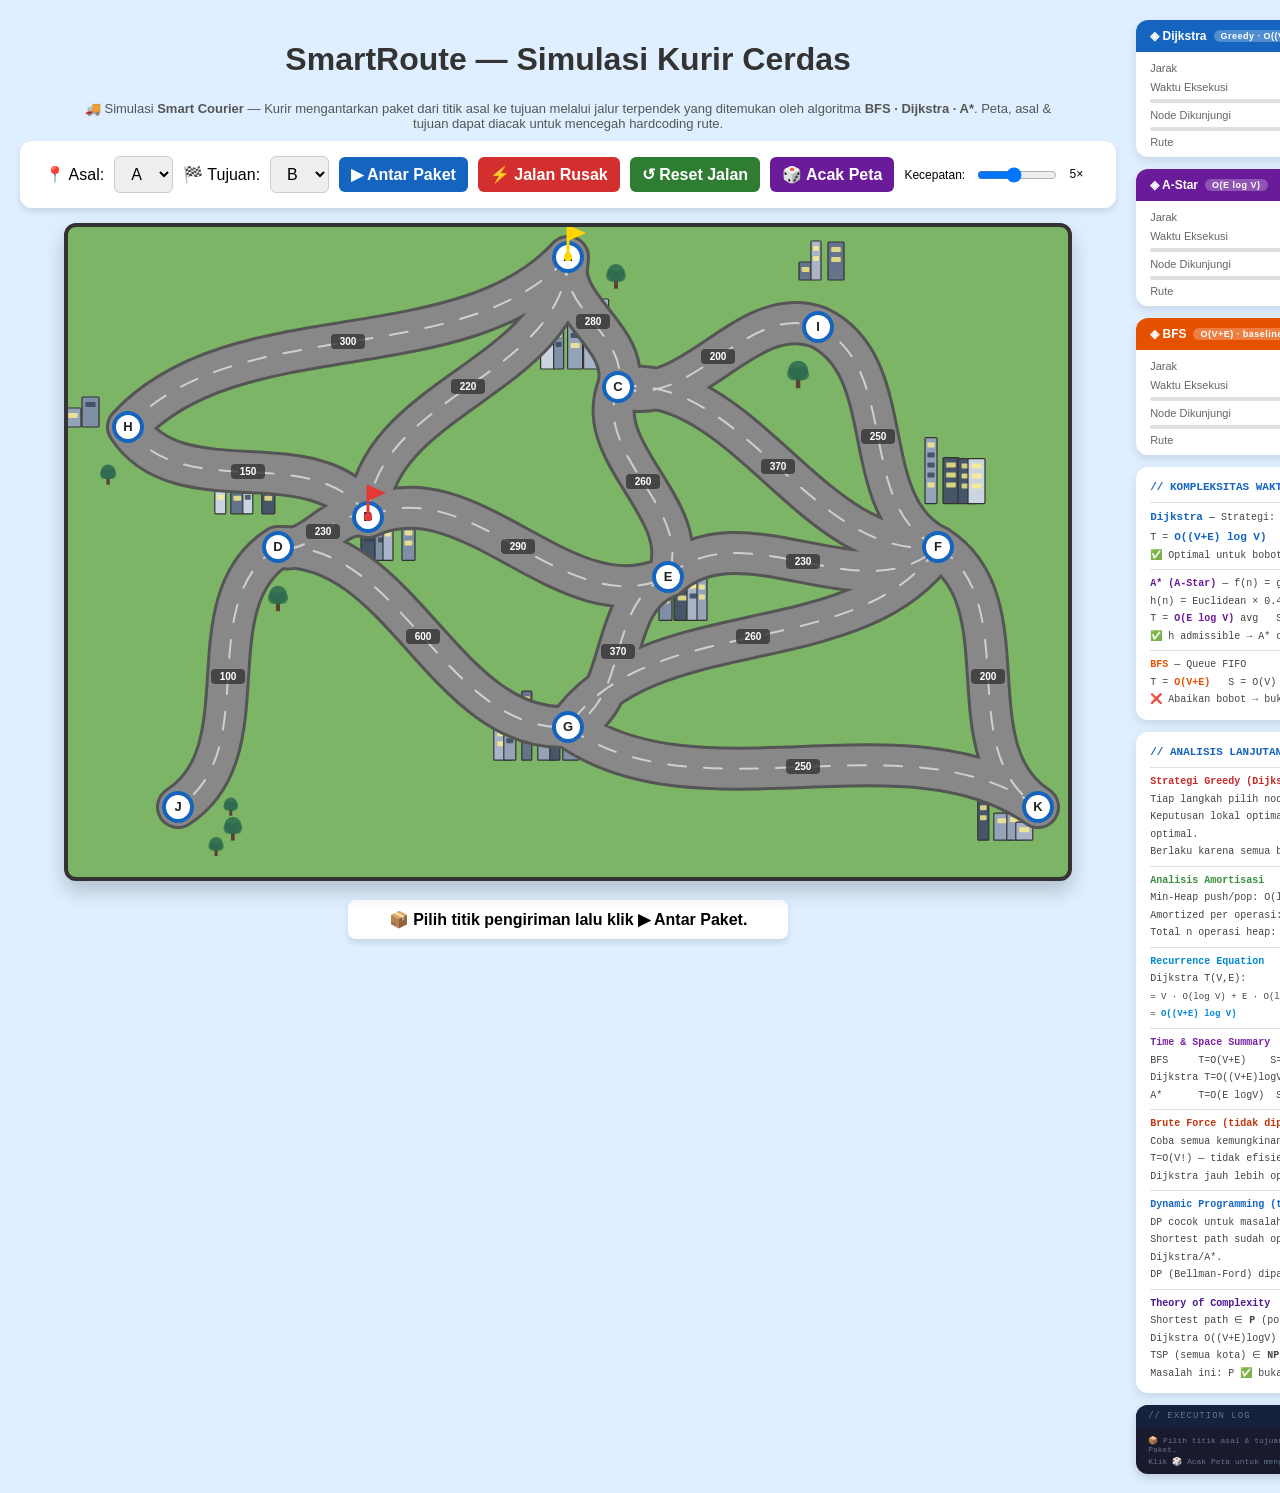
==== commit 4e5571ee: "Final" ====
--- a/view/SmartRoute_App.html
+++ b/view/SmartRoute_App.html
@@ -1,1455 +1,2050 @@
 <!DOCTYPE html>
 <html lang="id">
+
 <head>
-  <meta charset="UTF-8"/>
-  <meta name="viewport" content="width=device-width, initial-scale=1.0"/>
-  <title>SmartRoute — Simulasi Rute</title>
-  <style>/* ══════════════════════════════════════════════════════
-   SmartRoute — style.css
-   PAA 2026 · UMRAH · Teknik Informatika
-   ══════════════════════════════════════════════════════ */
-
-/* ── BASE (dari original, dipertahankan) ── */
-body {
-  margin: 0;
-  background: #dfefff;
-  font-family: Arial, sans-serif;
-  display: flex;
-  flex-direction: row;
-  align-items: flex-start;
-  padding: 20px;
-  gap: 20px;
-}
-
-h1 {
-  margin-bottom: 10px;
-  color: #333;
-}
-
-.panel {
-  margin-bottom: 15px;
-  display: flex;
-  gap: 10px;
-  align-items: center;
-  flex-wrap: wrap;
-  background: white;
-  padding: 15px 25px;
-  border-radius: 12px;
-  box-shadow: 0 4px 6px rgba(0,0,0,0.1);
-}
-
-select, button {
-  padding: 8px 12px;
-  font-size: 16px;
-  border-radius: 6px;
-  border: 1px solid #ccc;
-}
-
-button {
-  cursor: pointer;
-  background-color: #1565c0;
-  color: white;
-  font-weight: bold;
-  border: none;
-  transition: background 0.2s;
-}
-button:hover        { background-color: #0d47a1; }
-button:disabled     { opacity: .5; cursor: not-allowed; }
-
-.danger-btn         { background: #d32f2f; }
-.danger-btn:hover   { background: #9a0007; }
-.reset-btn          { background: #2e7d32; }
-.reset-btn:hover    { background: #1b5e20; }
-.random-btn         { background: #6a1b9a; }
-.random-btn:hover   { background: #4a148c; }
-
-/* ── MAP SVG (dari original, dipertahankan) ── */
-svg#map {
-  background: #7bb565;        /* hijau natural seperti original */
-  border: 4px solid #333;
-  border-radius: 12px;
-  box-shadow: 0px 10px 20px rgba(0,0,0,0.2);
-  flex-shrink: 0;
-}
-
-/* ── NODE (dari original) ── */
-.node {
-  fill: #fff;
-  stroke: #1565c0;
-  stroke-width: 4;
-}
-
-.label-text {
-  font-size: 13px;
-  font-weight: bold;
-  fill: #222;
-  text-anchor: middle;
-  dominant-baseline: middle;
-  pointer-events: none;
-}
-
-/* ── CAR WHEEL SPIN (dari original, dipertahankan) ── */
-.wheel { transform-origin: 0px 0px; }
-.spin .wheel { animation: spinning 0.5s linear infinite; }
-
-@keyframes spinning {
-  from { transform: rotate(0deg); }
-  to   { transform: rotate(360deg); }
-}
-
-/* ── NODE POP ANIMATION (dari original, dipertahankan) ── */
-@keyframes nodePop {
-  0%   { opacity: 0; transform: scale(0); }
-  70%  { transform: scale(1.3); }
-  100% { opacity: 1; transform: scale(1); }
-}
-.node-anim {
-  animation: nodePop 0.35s ease forwards;
-  transform-box: fill-box;
-  transform-origin: center;
-}
-
-/* ── RESULT BOX (dari original) ── */
-#result {
-  margin-top: 15px;
-  font-size: 16px;
-  font-weight: bold;
-  background: white;
-  padding: 10px 20px;
-  border-radius: 8px;
-  box-shadow: 0px 4px 6px rgba(0,0,0,0.1);
-  text-align: center;
-  min-width: 400px;
-}
-
-/* ── BROKEN ROAD (dari original) ── */
-.broken-road {
-  stroke: #ff0000 !important;
-  stroke-width: 12;
-  stroke-dasharray: 12 12;
-  fill: none;
-  stroke-linecap: round;
-}
-
-/* ── WEIGHT LABEL (dari original) ── */
-.weight-label {
-  font-size: 10px;
-  font-weight: bold;
-  fill: #fff;
-  text-anchor: middle;
-  dominant-baseline: middle;
-  pointer-events: none;
-}
-
-/* ════════════════════════════════════════════════════════
-   IMPROVEMENT — Panel kanan analisis algoritma
-   (tambahan baru, tidak mengubah kode original)
-   ════════════════════════════════════════════════════════ */
-
-/* Wrapper kiri: SVG + panel atas */
-#left-col {
-  display: flex;
-  flex-direction: column;
-  align-items: center;
-  flex-shrink: 0;
-}
-
-/* Panel kanan keseluruhan */
-#right-panel {
-  display: flex;
-  flex-direction: column;
-  gap: 14px;
-  min-width: 300px;
-  max-width: 340px;
-  align-self: flex-start;
-}
-
-/* Kartu algo */
-.algo-card {
-  background: white;
-  border-radius: 12px;
-  box-shadow: 0 4px 10px rgba(0,0,0,0.1);
-  overflow: hidden;
-}
-.algo-card-head {
-  padding: 9px 16px;
-  font-size: 13px;
-  font-weight: bold;
-  display: flex;
-  align-items: center;
-  gap: 8px;
-}
-.algo-card-head.dijkstra { background: #1565c0; color: white; }
-.algo-card-head.astar    { background: #6a1b9a; color: white; }
-.algo-card-head .badge {
-  background: rgba(255,255,255,0.25);
-  border-radius: 10px;
-  padding: 1px 8px;
-  font-size: 10px;
-  letter-spacing: .5px;
-}
-.algo-card-body { padding: 10px 16px; display: flex; flex-direction: column; gap: 6px; }
-
-.metric-row {
-  display: flex;
-  justify-content: space-between;
-  align-items: center;
-  font-size: 12px;
-}
-.metric-label { color: #666; }
-.metric-val   { font-weight: bold; color: #222; font-family: monospace; font-size: 13px; }
-.metric-bar-wrap { width: 100%; height: 4px; background: #e0e0e0; border-radius: 2px; overflow: hidden; }
-.metric-bar { height: 100%; border-radius: 2px; width: 0%; transition: width 1s ease; }
-.metric-bar.d { background: #1565c0; }
-.metric-bar.a { background: #6a1b9a; }
-
-/* Complexity info box */
-.complexity-box {
-  background: white;
-  border-radius: 12px;
-  box-shadow: 0 4px 10px rgba(0,0,0,0.1);
-  padding: 12px 16px;
-  font-size: 11px;
-  line-height: 1.7;
-  color: #444;
-  font-family: monospace;
-}
-.complexity-box .ctitle { font-weight: bold; color: #1565c0; font-size: 12px; }
-.complexity-box .ctitle.a { color: #6a1b9a; }
-.complexity-box hr { border: none; border-top: 1px solid #e0e0e0; margin: 6px 0; }
-
-/* Comparison table */
-.cmp-table-wrap {
-  background: white;
-  border-radius: 12px;
-  box-shadow: 0 4px 10px rgba(0,0,0,0.1);
-  overflow: hidden;
-  display: none;
-}
-.cmp-table-wrap.show { display: block; }
-.cmp-table-wrap table { width: 100%; border-collapse: collapse; }
-.cmp-table-wrap th {
-  background: #f5f5f5;
-  padding: 6px 10px;
-  font-size: 10px;
-  text-transform: uppercase;
-  letter-spacing: .5px;
-  color: #666;
-  text-align: left;
-  border-bottom: 1px solid #e0e0e0;
-}
-.cmp-table-wrap td {
-  padding: 5px 10px;
-  font-size: 11px;
-  font-family: monospace;
-  border-bottom: 1px solid #f0f0f0;
-  color: #333;
-}
-.cmp-table-wrap tr:last-child td { border-bottom: none; }
-.td-d    { color: #1565c0; font-weight: bold; }
-.td-a    { color: #6a1b9a; font-weight: bold; }
-.td-win  { color: #2e7d32; font-weight: bold; }
-
-/* Winner badge */
-.winner-badge {
-  background: #e8f5e9;
-  border: 2px solid #2e7d32;
-  border-radius: 10px;
-  padding: 8px 14px;
-  text-align: center;
-  display: none;
-}
-.winner-badge.show { display: block; }
-.winner-badge .wt  { font-size: 13px; font-weight: bold; color: #2e7d32; }
-.winner-badge .ws  { font-size: 10px; color: #555; margin-top: 2px; font-family: monospace; }
-
-/* Execution log */
-.log-box {
-  background: #1a1a2e;
-  border-radius: 12px;
-  box-shadow: 0 4px 10px rgba(0,0,0,0.15);
-  overflow: hidden;
-  display: flex;
-  flex-direction: column;
-  max-height: 260px;
-}
-.log-head {
-  padding: 7px 14px;
-  background: #16213e;
-  font-size: 10px;
-  color: #64748b;
-  font-family: monospace;
-  display: flex;
-  justify-content: space-between;
-  letter-spacing: 1px;
-}
-.log-clr { cursor: pointer; color: #64748b; transition: color .2s; }
-.log-clr:hover { color: #ef4444; }
-.log-body {
-  flex: 1;
-  overflow-y: auto;
-  padding: 8px 10px;
-  display: flex;
-  flex-direction: column;
-  gap: 1px;
-  font-family: monospace;
-  font-size: 9px;
-}
-.log-body::-webkit-scrollbar { width: 3px; }
-.log-body::-webkit-scrollbar-thumb { background: #334155; border-radius: 3px; }
-.ll { padding: 1px 4px; border-radius: 2px; }
-.ll.inf  { color: #64748b; }
-.ll.dijk { color: #60a5fa; }
-.ll.astr { color: #c084fc; }
-.ll.ok   { color: #4ade80; background: rgba(74,222,128,.05); }
-.ll.warn { color: #fb923c; }
-.ll.sep  { color: #1e3a5f; margin: 2px 0; }
-
-/* Step counter overlay on SVG */
-#step-ctr {
-  display: none;
-  position: absolute;
-  top: 30px;
-  right: 20px;
-  background: rgba(0,0,0,.75);
-  color: #ffcc00;
-  font-family: monospace;
-  font-size: 11px;
-  padding: 4px 10px;
-  border-radius: 6px;
-  pointer-events: none;
-}
-#svg-wrap { position: relative; }
-</style>
+  <meta charset="UTF-8" />
+  <meta name="viewport" content="width=device-width, initial-scale=1.0" />
+  <title>SmartRoute — Simulasi Kurir Cerdas | PAA 2026 UMRAH</title>
+  <style>
+    /* SmartRoute — style.css | PAA 2026 · UMRAH */
+
+    /* ── BASE ── */
+    body {
+      margin: 0;
+      background: #dfefff;
+      font-family: Arial, sans-serif;
+      display: flex;
+      flex-direction: row;
+      align-items: flex-start;
+      padding: 20px;
+      gap: 20px;
+    }
+
+    h1 {
+      margin-bottom: 10px;
+      color: #333;
+    }
+
+    .panel {
+      margin-bottom: 15px;
+      display: flex;
+      gap: 10px;
+      align-items: center;
+      flex-wrap: wrap;
+      background: white;
+      padding: 15px 25px;
+      border-radius: 12px;
+      box-shadow: 0 4px 6px rgba(0, 0, 0, 0.1);
+    }
+
+    select,
+    button {
+      padding: 8px 12px;
+      font-size: 16px;
+      border-radius: 6px;
+      border: 1px solid #ccc;
+    }
+
+    button {
+      cursor: pointer;
+      background-color: #1565c0;
+      color: white;
+      font-weight: bold;
+      border: none;
+      transition: background 0.2s;
+    }
+
+    button:hover {
+      background-color: #0d47a1;
+    }
+
+    button:disabled {
+      opacity: .5;
+      cursor: not-allowed;
+    }
+
+    .danger-btn {
+      background: #d32f2f;
+    }
+
+    .danger-btn:hover {
+      background: #9a0007;
+    }
+
+    .reset-btn {
+      background: #2e7d32;
+    }
+
+    .reset-btn:hover {
+      background: #1b5e20;
+    }
+
+    .random-btn {
+      background: #6a1b9a;
+    }
+
+    .random-btn:hover {
+      background: #4a148c;
+    }
+
+    /* ── MAP ── */
+    svg#map {
+      background: #7bb565;
+      border: 4px solid #333;
+      border-radius: 12px;
+      box-shadow: 0px 10px 20px rgba(0, 0, 0, 0.2);
+      flex-shrink: 0;
+    }
+
+    .node {
+      fill: #fff;
+      stroke: #1565c0;
+      stroke-width: 4;
+    }
+
+    .label-text {
+      font-size: 13px;
+      font-weight: bold;
+      fill: #222;
+      text-anchor: middle;
+      dominant-baseline: middle;
+      pointer-events: none;
+    }
+
+    .weight-label {
+      font-size: 10px;
+      font-weight: bold;
+      fill: #fff;
+      text-anchor: middle;
+      dominant-baseline: middle;
+      pointer-events: none;
+    }
+
+    .broken-road {
+      stroke: #ff0000 !important;
+      stroke-width: 12;
+      stroke-dasharray: 12 12;
+      fill: none;
+      stroke-linecap: round;
+    }
+
+    /* ── CAR WHEELS — hanya roda yang spin, BUKAN body ── */
+    /* wheel-spin di-toggle via JS classList saat moveCar saja */
+    .wheel-inner {
+      transform-origin: 0px 0px;
+    }
+
+    .wheel-spin {
+      animation: spinning 0.4s linear infinite;
+    }
+
+    @keyframes spinning {
+      from {
+        transform: rotate(0deg);
+      }
+
+      to {
+        transform: rotate(360deg);
+      }
+    }
+
+    /* ── NODE ANIMATIONS ── */
+    @keyframes nodePop {
+      0% {
+        opacity: 0;
+        transform: scale(0);
+      }
+
+      70% {
+        transform: scale(1.3);
+      }
+
+      100% {
+        opacity: 1;
+        transform: scale(1);
+      }
+    }
+
+    .node-anim {
+      animation: nodePop 0.35s ease forwards;
+      transform-box: fill-box;
+      transform-origin: center;
+    }
+
+    /* ── RESULT BOX ── */
+    #result {
+      margin-top: 15px;
+      font-size: 16px;
+      font-weight: bold;
+      background: white;
+      padding: 10px 20px;
+      border-radius: 8px;
+      box-shadow: 0px 4px 6px rgba(0, 0, 0, 0.1);
+      text-align: center;
+      min-width: 400px;
+    }
+
+    /* ── STEP COUNTER overlay di atas SVG ── */
+    #svg-wrap {
+      position: relative;
+    }
+
+    #step-ctr {
+      display: none;
+      position: absolute;
+      top: 14px;
+      right: 18px;
+      background: rgba(0, 0, 0, .72);
+      color: #ffcc00;
+      font-family: monospace;
+      font-size: 11px;
+      padding: 4px 12px;
+      border-radius: 6px;
+      pointer-events: none;
+      z-index: 10;
+    }
+
+    /* ── LEFT COLUMN ── */
+    #left-col {
+      display: flex;
+      flex-direction: column;
+      align-items: center;
+      flex-shrink: 0;
+    }
+
+    /* ══════════════════════════════════════════
+   PANEL KANAN
+   ══════════════════════════════════════════ */
+    #right-panel {
+      display: flex;
+      flex-direction: column;
+      gap: 12px;
+      min-width: 305px;
+      max-width: 340px;
+      align-self: flex-start;
+    }
+
+    /* algo cards */
+    .algo-card {
+      background: white;
+      border-radius: 12px;
+      box-shadow: 0 4px 10px rgba(0, 0, 0, 0.1);
+      overflow: hidden;
+    }
+
+    .algo-card.win-card {
+      box-shadow: 0 0 0 3px #2e7d32, 0 4px 10px rgba(0, 0, 0, 0.1);
+    }
+
+    .algo-card-head {
+      padding: 9px 14px;
+      font-size: 12px;
+      font-weight: bold;
+      display: flex;
+      align-items: center;
+      gap: 7px;
+    }
+
+    .algo-card-head.dijkstra {
+      background: #1565c0;
+      color: white;
+    }
+
+    .algo-card-head.astar {
+      background: #6a1b9a;
+      color: white;
+    }
+
+    .algo-card-head.bfs {
+      background: #e65100;
+      color: white;
+    }
+
+    .badge {
+      background: rgba(255, 255, 255, 0.25);
+      border-radius: 10px;
+      padding: 1px 7px;
+      font-size: 9px;
+      letter-spacing: .5px;
+    }
+
+    .algo-card-body {
+      padding: 9px 14px;
+      display: flex;
+      flex-direction: column;
+      gap: 5px;
+    }
+
+    .metric-row {
+      display: flex;
+      justify-content: space-between;
+      align-items: center;
+      font-size: 11px;
+    }
+
+    .metric-label {
+      color: #666;
+    }
+
+    .metric-val {
+      font-weight: bold;
+      color: #222;
+      font-family: monospace;
+      font-size: 12px;
+    }
+
+    .metric-bar-wrap {
+      width: 100%;
+      height: 4px;
+      background: #e0e0e0;
+      border-radius: 2px;
+      overflow: hidden;
+    }
+
+    .metric-bar {
+      height: 100%;
+      border-radius: 2px;
+      width: 0%;
+      transition: width 1s ease;
+    }
+
+    .metric-bar.d {
+      background: #1565c0;
+    }
+
+    .metric-bar.a {
+      background: #6a1b9a;
+    }
+
+    .metric-bar.b {
+      background: #e65100;
+    }
+
+    /* complexity box */
+    .complexity-box {
+      background: white;
+      border-radius: 12px;
+      box-shadow: 0 4px 10px rgba(0, 0, 0, 0.1);
+      padding: 11px 14px;
+      font-size: 10px;
+      line-height: 1.75;
+      color: #444;
+      font-family: monospace;
+    }
+
+    .complexity-box .ct {
+      font-weight: bold;
+      color: #1565c0;
+      font-size: 11px;
+    }
+
+    .complexity-box .ca {
+      font-weight: bold;
+      color: #6a1b9a;
+    }
+
+    .complexity-box .cb {
+      font-weight: bold;
+      color: #e65100;
+    }
+
+    .complexity-box .cg {
+      color: #2e7d32;
+      font-weight: bold;
+    }
+
+    .complexity-box hr {
+      border: none;
+      border-top: 1px solid #e0e0e0;
+      margin: 5px 0;
+    }
+
+    /* comparison table */
+    .cmp-table-wrap {
+      background: white;
+      border-radius: 12px;
+      box-shadow: 0 4px 10px rgba(0, 0, 0, 0.1);
+      overflow: hidden;
+      display: none;
+    }
+
+    .cmp-table-wrap.show {
+      display: block;
+    }
+
+    .cmp-table-wrap table {
+      width: 100%;
+      border-collapse: collapse;
+    }
+
+    .cmp-table-wrap th {
+      background: #f5f5f5;
+      padding: 5px 8px;
+      font-size: 9px;
+      text-transform: uppercase;
+      letter-spacing: .5px;
+      color: #666;
+      text-align: left;
+      border-bottom: 1px solid #e0e0e0;
+    }
+
+    .cmp-table-wrap td {
+      padding: 4px 8px;
+      font-size: 10px;
+      font-family: monospace;
+      border-bottom: 1px solid #f0f0f0;
+      color: #333;
+    }
+
+    .cmp-table-wrap tr:last-child td {
+      border-bottom: none;
+    }
+
+    .td-d {
+      color: #1565c0;
+      font-weight: bold;
+    }
+
+    .td-a {
+      color: #6a1b9a;
+      font-weight: bold;
+    }
+
+    .td-b {
+      color: #e65100;
+      font-weight: bold;
+    }
+
+    .td-win {
+      color: #2e7d32;
+      font-weight: bold;
+    }
+
+    /* winner badge */
+    .winner-badge {
+      background: #e8f5e9;
+      border: 2px solid #2e7d32;
+      border-radius: 10px;
+      padding: 8px 14px;
+      text-align: center;
+      display: none;
+    }
+
+    .winner-badge.show {
+      display: block;
+    }
+
+    .wt {
+      font-size: 12px;
+      font-weight: bold;
+      color: #2e7d32;
+    }
+
+    .ws {
+      font-size: 9px;
+      color: #555;
+      margin-top: 2px;
+      font-family: monospace;
+    }
+
+    /* evaluasi box */
+    #eval-box {
+      background: white;
+      border-radius: 12px;
+      box-shadow: 0 4px 10px rgba(0, 0, 0, 0.1);
+      padding: 11px 14px;
+      display: none;
+    }
+
+    .eval-title {
+      font-size: 12px;
+      font-weight: bold;
+      color: #333;
+      margin-bottom: 8px;
+    }
+
+    .eval-row {
+      display: flex;
+      gap: 8px;
+      align-items: flex-start;
+      font-size: 10px;
+      color: #444;
+      margin-bottom: 6px;
+      padding-bottom: 6px;
+      border-bottom: 1px solid #f0f0f0;
+    }
+
+    .eval-row:last-of-type {
+      border-bottom: none;
+    }
+
+    .eval-algo {
+      flex-shrink: 0;
+      padding: 2px 7px;
+      border-radius: 8px;
+      font-size: 9px;
+      font-weight: bold;
+      color: white;
+      margin-top: 1px;
+    }
+
+    .eval-algo.dijkstra {
+      background: #1565c0;
+    }
+
+    .eval-algo.astar {
+      background: #6a1b9a;
+    }
+
+    .eval-algo.bfs {
+      background: #e65100;
+    }
+
+    .eval-note {
+      font-size: 9px;
+      color: #777;
+      line-height: 1.5;
+    }
+
+    .eval-conclusion {
+      margin-top: 7px;
+      padding: 7px 10px;
+      background: #f1f8e9;
+      border-radius: 8px;
+      font-size: 10px;
+      color: #2e7d32;
+      line-height: 1.5;
+    }
+
+    /* log */
+    .log-box {
+      background: #1a1a2e;
+      border-radius: 12px;
+      box-shadow: 0 4px 10px rgba(0, 0, 0, 0.15);
+      overflow: hidden;
+      display: flex;
+      flex-direction: column;
+      max-height: 220px;
+    }
+
+    .log-head {
+      padding: 6px 12px;
+      background: #16213e;
+      font-size: 9px;
+      color: #64748b;
+      font-family: monospace;
+      display: flex;
+      justify-content: space-between;
+      letter-spacing: 1px;
+    }
+
+    .log-clr {
+      cursor: pointer;
+      color: #64748b;
+      transition: color .2s;
+    }
+
+    .log-clr:hover {
+      color: #ef4444;
+    }
+
+    .log-body {
+      flex: 1;
+      overflow-y: auto;
+      padding: 7px 9px;
+      display: flex;
+      flex-direction: column;
+      gap: 1px;
+      font-family: monospace;
+      font-size: 8px;
+    }
+
+    .log-body::-webkit-scrollbar {
+      width: 3px;
+    }
+
+    .log-body::-webkit-scrollbar-thumb {
+      background: #334155;
+      border-radius: 3px;
+    }
+
+    .ll {
+      padding: 1px 3px;
+      border-radius: 2px;
+    }
+
+    .ll.inf {
+      color: #64748b;
+    }
+
+    .ll.dijk {
+      color: #60a5fa;
+    }
+
+    .ll.astr {
+      color: #c084fc;
+    }
+
+    .ll.bfslog {
+      color: #fb923c;
+    }
+
+    .ll.ok {
+      color: #4ade80;
+      background: rgba(74, 222, 128, .05);
+    }
+
+    .ll.warn {
+      color: #fb923c;
+    }
+
+    .ll.sep {
+      color: #1e3a5f;
+      margin: 2px 0;
+    }
+  </style>
 </head>
+
 <body>
 
-<div id="left-col">
-  <h1>SmartRoute — Simulasi Rute</h1>
-
-  <!-- ── Panel kontrol (dari original, dipertahankan) ── -->
-  <div class="panel">
-    <label>Start:</label>
-    <select id="start"></select>
-    <label>Tujuan:</label>
-    <select id="end"></select>
-    <button id="run-btn" onclick="startSimulation()">Cari Rute Terbaik</button>
-    <button class="danger-btn" onclick="generateBrokenRoads()">Buat Jalan Rusak Acak</button>
-    <button class="reset-btn"  onclick="resetRoads()">Reset Jalan</button>
-    <button class="random-btn" onclick="randomizeMap()">&#127922; Acak Rute Map</button>
-    <label style="font-size:13px;">Kecepatan:</label>
-    <input type="range" id="speed-range" min="1" max="10" value="5"
-      style="width:90px;"
-      oninput="SPEED=+this.value;document.getElementById('speed-val').textContent=this.value+'×'"/>
-    <span id="speed-val" style="font-size:13px;font-family:monospace;min-width:24px;">5×</span>
+  <div id="left-col">
+    <h1>SmartRoute — Simulasi Kurir Cerdas</h1>
+    <p style="margin-bottom:10px;color:#555;font-size:13px;text-align:center;max-width:1000px;">
+      🚚 Simulasi <b>Smart Courier</b> — Kurir mengantarkan paket dari titik asal ke tujuan
+      melalui jalur terpendek yang ditemukan oleh algoritma <b>BFS · Dijkstra · A*</b>.
+      Peta, asal &amp; tujuan dapat diacak untuk mencegah hardcoding rute.
+    </p>
+
+    <!-- Panel kontrol -->
+    <div class="panel">
+      <label>📍 Asal:</label>
+      <select id="start"></select>
+      <label>🏁 Tujuan:</label>
+      <select id="end"></select>
+      <button id="run-btn" onclick="startSimulation()">▶ Antar Paket</button>
+      <button class="danger-btn" onclick="generateBrokenRoads()">⚡ Jalan Rusak</button>
+      <button class="reset-btn" onclick="resetRoads()">↺ Reset Jalan</button>
+      <button class="random-btn" onclick="randomizeMap()">🎲 Acak Peta</button>
+      <label style="font-size:12px;">Kecepatan:</label>
+      <input type="range" id="speed-range" min="1" max="10" value="5" style="width:80px;"
+        oninput="SPEED=+this.value; document.getElementById('speed-val').textContent=this.value+'×'" />
+      <span id="speed-val" style="font-size:12px;font-family:monospace;min-width:22px;">5×</span>
+    </div>
+
+    <!-- SVG Map -->
+    <div id="svg-wrap">
+      <div id="step-ctr"></div>
+
+      <svg id="map" width="1000" height="650">
+
+        <!-- Dekorasi: pohon & gedung (tidak di atas jalan) -->
+        <g id="deco-layer"></g>
+
+        <!-- Lapisan jalan: shadow + aspal + marka -->
+        <path id="road-layer-1" stroke="#555" stroke-width="44" fill="none" stroke-linecap="round"
+          stroke-linejoin="round" />
+        <path id="road-layer-2" stroke="#888" stroke-width="38" fill="none" stroke-linecap="round"
+          stroke-linejoin="round" />
+        <path id="road-layer-3" stroke="white" stroke-width="2" fill="none" stroke-linecap="round"
+          stroke-linejoin="round" stroke-dasharray="18 18" opacity="0.6" />
+
+        <!-- Visited overlays: BFS (oranye), Dijkstra (biru), A* (ungu) -->
+        <g id="visited-bfs-layer"></g>
+        <g id="visited-d-layer"></g>
+        <g id="visited-a-layer"></g>
+
+        <!-- Label nilai step-by-step di atas node (dist= / f= / hop=) -->
+        <g id="node-labels-layer"></g>
+
+        <!-- Jalur hasil algoritma -->
+        <path id="path-bfs" stroke="#f59e0b" stroke-width="5" fill="none" stroke-linecap="round" stroke-linejoin="round"
+          stroke-dasharray="10 6" opacity="0" />
+        <path id="path-dijkstra" stroke="#1565c0" stroke-width="6" fill="none" stroke-linecap="round"
+          stroke-linejoin="round" opacity="0" />
+        <path id="path-astar" stroke="#6a1b9a" stroke-width="6" fill="none" stroke-linecap="round"
+          stroke-linejoin="round" stroke-dasharray="16 8" opacity="0" />
+
+        <!-- Jalan rusak -->
+        <g id="broken-roads-layer"></g>
+
+        <!-- Highlight merah rute aktif mobil -->
+        <path id="highlight-path" stroke="#e53935" stroke-width="6" fill="none" stroke-linecap="round"
+          stroke-linejoin="round" opacity="0" />
+
+        <!-- Bobot edge -->
+        <g id="weight-labels-layer"></g>
+
+        <!-- Node & label -->
+        <g id="nodes-group"></g>
+
+        <!-- Bendera KUNING = source (sesuai RPM) -->
+        <g id="flag-start" opacity="0">
+          <line x1="0" y1="0" x2="0" y2="-32" stroke="#ffd600" stroke-width="3" />
+          <polygon points="0,-32 18,-24 0,-16" fill="#ffd600" />
+          <circle cx="0" cy="0" r="4" fill="#ffd600" />
+        </g>
+
+        <!-- Bendera MERAH = destination (sesuai RPM) -->
+        <g id="flag-end" opacity="0">
+          <line x1="0" y1="0" x2="0" y2="-32" stroke="#e53935" stroke-width="3" />
+          <polygon points="0,-32 18,-24 0,-16" fill="#e53935" />
+          <circle cx="0" cy="0" r="4" fill="#e53935" />
+        </g>
+
+        <!--
+        MOBIL — dipisah menjadi 2 elemen untuk fix muter-muter:
+
+        car-body:
+          - ikut animateMotion + rotate="auto"
+          - hanya bodi, jendela, lampu
+          - TIDAK ada roda (agar tidak konflik dengan wheel spin)
+
+        car-wheels:
+          - TIDAK pakai animateMotion
+          - posisi di-update manual via requestAnimationFrame
+          - roda spin via CSS @keyframes (toggle saat bergerak saja)
+      -->
+
+        <!-- BODI MOBIL -->
+        <g id="car-body" opacity="0">
+          <ellipse cx="0" cy="4" rx="13" ry="5" fill="rgba(0,0,0,0.3)" />
+          <rect x="-14" y="-9" width="28" height="15" fill="#e53935" rx="4" />
+          <rect x="-11" y="-8" width="10" height="8" fill="#b3c8e8" rx="2" opacity="0.85" />
+          <rect x="1" y="-8" width="10" height="8" fill="#b3c8e8" rx="2" opacity="0.85" />
+          <circle cx="-9" cy="-10" r="2" fill="#fff9c4" opacity="0.9" />
+          <circle cx="9" cy="-10" r="2" fill="#fff9c4" opacity="0.9" />
+        </g>
+
+        <!-- RODA MOBIL (posisi manual, spin CSS) -->
+        <g id="car-wheels" opacity="0">
+          <g transform="translate(-7,6)">
+            <circle cx="0" cy="0" r="4.5" fill="#111" />
+            <g class="wheel-inner">
+              <line x1="-3" y1="0" x2="3" y2="0" stroke="white" stroke-width="1.2" />
+              <line x1="0" y1="-3" x2="0" y2="3" stroke="white" stroke-width="1.2" />
+            </g>
+          </g>
+          <g transform="translate(7,6)">
+            <circle cx="0" cy="0" r="4.5" fill="#111" />
+            <g class="wheel-inner">
+              <line x1="-3" y1="0" x2="3" y2="0" stroke="white" stroke-width="1.2" />
+              <line x1="0" y1="-3" x2="0" y2="3" stroke="white" stroke-width="1.2" />
+            </g>
+          </g>
+        </g>
+
+      </svg>
+    </div>
+
+    <!-- Result box -->
+    <div id="result">📦 Pilih titik pengiriman lalu klik <b>▶ Antar Paket</b>.</div>
   </div>
 
-  <!-- ── SVG Map (dari original, dipertahankan + layer baru) ── -->
-  <div id="svg-wrap">
-    <div id="step-ctr"></div>
-    <svg id="map" width="1000" height="650">
-
-      <!-- decorations layer (pohon, gedung) -->
-      <g id="deco-layer"></g>
-
-      <!-- road base layers (dari original, dipertahankan) -->
-      <path id="road-layer-1" stroke="#555"   stroke-width="44" fill="none"
-            stroke-linecap="round" stroke-linejoin="round"/>
-      <path id="road-layer-2" stroke="#888"   stroke-width="38" fill="none"
-            stroke-linecap="round" stroke-linejoin="round"/>
-      <path id="road-layer-3" stroke="white"  stroke-width="2"  fill="none"
-            stroke-linecap="round" stroke-linejoin="round"
-            stroke-dasharray="18 18" opacity="0.6"/>
-
-      <!-- visited overlays — Dijkstra (biru) -->
-      <g id="visited-d-layer"></g>
-      <!-- visited overlays — A* (ungu) -->
-      <g id="visited-a-layer"></g>
-
-      <!-- final paths -->
-      <path id="path-dijkstra" stroke="#1565c0" stroke-width="6" fill="none"
-            stroke-linecap="round" stroke-linejoin="round" opacity="0"/>
-      <path id="path-astar"    stroke="#6a1b9a" stroke-width="6" fill="none"
-            stroke-linecap="round" stroke-linejoin="round"
-            stroke-dasharray="16 8" opacity="0"/>
-
-      <!-- broken roads -->
-      <g id="broken-roads-layer"></g>
-
-      <!-- highlight path — merah (dari original) -->
-      <path id="highlight-path" stroke="#e53935" stroke-width="6" fill="none"
-            stroke-linecap="round" stroke-linejoin="round" opacity="0.85"/>
-
-      <!-- weight labels -->
-      <g id="weight-labels-layer"></g>
-
-      <!-- nodes (dari original, dipertahankan) -->
-      <g id="nodes-group"></g>
-
-      <!-- source flag kuning (sesuai RPM) -->
-      <g id="flag-start" opacity="0">
-        <line x1="0" y1="0" x2="0" y2="-32" stroke="#ffd600" stroke-width="3"/>
-        <polygon points="0,-32 18,-24 0,-16" fill="#ffd600"/>
-        <circle cx="0" cy="0" r="4" fill="#ffd600"/>
-      </g>
-
-      <!-- dest flag merah (sesuai RPM) -->
-      <g id="flag-end" opacity="0">
-        <line x1="0" y1="0" x2="0" y2="-32" stroke="#e53935" stroke-width="3"/>
-        <polygon points="0,-32 18,-24 0,-16" fill="#e53935"/>
-        <circle cx="0" cy="0" r="4" fill="#e53935"/>
-      </g>
-
-      <!-- car (dari original, roda berputar dipertahankan) -->
-      <g id="car" opacity="1">
-        <!-- shadow -->
-        <ellipse cx="0" cy="5" rx="14" ry="6" fill="rgba(0,0,0,0.35)"/>
-        <!-- body -->
-        <rect x="-14" y="-9" width="28" height="15" fill="#e53935" rx="5"/>
-        <!-- windows -->
-        <rect x="-11" y="-8" width="10" height="8" fill="#b3c8e8" rx="2" opacity="0.85"/>
-        <rect x="1"   y="-8" width="10" height="8" fill="#b3c8e8" rx="2" opacity="0.85"/>
-        <!-- headlights -->
-        <circle cx="-9" cy="-10" r="2.5" fill="#fff9c4" opacity="0.9"/>
-        <circle cx="9"  cy="-10" r="2.5" fill="#fff9c4" opacity="0.9"/>
-        <!-- wheels (kelas wheel + spin dari original) -->
-        <circle class="wheel" cx="-8" cy="6" r="5" fill="#222"/>
-        <circle class="wheel" cx="-8" cy="6" r="2" fill="#888"/>
-        <circle class="wheel" cx="8"  cy="6" r="5" fill="#222"/>
-        <circle class="wheel" cx="8"  cy="6" r="2" fill="#888"/>
-      </g>
-
-    </svg>
-  </div><!-- /svg-wrap -->
-
-  <!-- result box (dari original, dipertahankan) -->
-  <div id="result">
-    Pilih titik awal &amp; tujuan, lalu klik <b>Cari Rute Terbaik</b>.
-  </div>
-
-</div><!-- /left-col -->
-
-<!-- ══════════════════════════════════════════════════════════
-     PANEL KANAN — Analisis Algoritma (tambahan baru)
-     ══════════════════════════════════════════════════════════ -->
-<div id="right-panel">
-
-  <!-- Dijkstra card -->
-  <div class="algo-card" id="card-d">
-    <div class="algo-card-head dijkstra">
-      ◈ Dijkstra
-      <span class="badge">O((V+E) log V)</span>
-    </div>
-    <div class="algo-card-body">
-      <div class="metric-row">
-        <span class="metric-label">Jarak Total</span>
-        <span class="metric-val" id="d-dist">—</span>
+  <!-- ══════════════════════════════════════════════════
+     PANEL KANAN
+     ══════════════════════════════════════════════════ -->
+  <div id="right-panel">
+
+    <!-- Dijkstra card -->
+    <div class="algo-card" id="card-d">
+      <div class="algo-card-head dijkstra">
+        ◈ Dijkstra <span class="badge">Greedy · O((V+E) log V)</span>
       </div>
-      <div class="metric-row">
-        <span class="metric-label">Waktu Eksekusi</span>
-        <span class="metric-val" id="d-time">—</span>
-      </div>
-      <div class="metric-bar-wrap">
-        <div class="metric-bar d" id="bar-d-time"></div>
-      </div>
-      <div class="metric-row">
-        <span class="metric-label">Node Dikunjungi</span>
-        <span class="metric-val" id="d-nodes">—</span>
-      </div>
-      <div class="metric-bar-wrap">
-        <div class="metric-bar d" id="bar-d-nodes"></div>
-      </div>
-      <div class="metric-row">
-        <span class="metric-label">Rute</span>
-        <span class="metric-val" id="d-path"
-          style="font-size:10px;max-width:170px;overflow:hidden;text-overflow:ellipsis;white-space:nowrap;">—</span>
+      <div class="algo-card-body">
+        <div class="metric-row">
+          <span class="metric-label">Jarak</span>
+          <span class="metric-val" id="d-dist">—</span>
+        </div>
+        <div class="metric-row">
+          <span class="metric-label">Waktu Eksekusi</span>
+          <span class="metric-val" id="d-time">—</span>
+        </div>
+        <div class="metric-bar-wrap">
+          <div class="metric-bar d" id="bar-d-time"></div>
+        </div>
+        <div class="metric-row">
+          <span class="metric-label">Node Dikunjungi</span>
+          <span class="metric-val" id="d-nodes">—</span>
+        </div>
+        <div class="metric-bar-wrap">
+          <div class="metric-bar d" id="bar-d-nodes"></div>
+        </div>
+        <div class="metric-row">
+          <span class="metric-label">Rute</span>
+          <span class="metric-val" id="d-path"
+            style="font-size:9px;max-width:170px;overflow:hidden;text-overflow:ellipsis;white-space:nowrap;">—</span>
+        </div>
       </div>
     </div>
-  </div>
-
-  <!-- A* card -->
-  <div class="algo-card" id="card-a">
-    <div class="algo-card-head astar">
-      ◈ A-Star &nbsp;<small style="font-size:10px;opacity:.8;">f(n)=g(n)+h(n)</small>
-      <span class="badge">O(E log V)</span>
-    </div>
-    <div class="algo-card-body">
-      <div class="metric-row">
-        <span class="metric-label">Jarak Total</span>
-        <span class="metric-val" id="a-dist">—</span>
+
+    <!-- A* card -->
+    <div class="algo-card" id="card-a">
+      <div class="algo-card-head astar">
+        ◈ A-Star <span class="badge">O(E log V)</span>
       </div>
-      <div class="metric-row">
-        <span class="metric-label">Waktu Eksekusi</span>
-        <span class="metric-val" id="a-time">—</span>
-      </div>
-      <div class="metric-bar-wrap">
-        <div class="metric-bar a" id="bar-a-time"></div>
-      </div>
-      <div class="metric-row">
-        <span class="metric-label">Node Dikunjungi</span>
-        <span class="metric-val" id="a-nodes">—</span>
-      </div>
-      <div class="metric-bar-wrap">
-        <div class="metric-bar a" id="bar-a-nodes"></div>
-      </div>
-      <div class="metric-row">
-        <span class="metric-label">Rute</span>
-        <span class="metric-val" id="a-path"
-          style="font-size:10px;max-width:170px;overflow:hidden;text-overflow:ellipsis;white-space:nowrap;">—</span>
+      <div class="algo-card-body">
+        <div class="metric-row">
+          <span class="metric-label">Jarak</span>
+          <span class="metric-val" id="a-dist">—</span>
+        </div>
+        <div class="metric-row">
+          <span class="metric-label">Waktu Eksekusi</span>
+          <span class="metric-val" id="a-time">—</span>
+        </div>
+        <div class="metric-bar-wrap">
+          <div class="metric-bar a" id="bar-a-time"></div>
+        </div>
+        <div class="metric-row">
+          <span class="metric-label">Node Dikunjungi</span>
+          <span class="metric-val" id="a-nodes">—</span>
+        </div>
+        <div class="metric-bar-wrap">
+          <div class="metric-bar a" id="bar-a-nodes"></div>
+        </div>
+        <div class="metric-row">
+          <span class="metric-label">Rute</span>
+          <span class="metric-val" id="a-path"
+            style="font-size:9px;max-width:170px;overflow:hidden;text-overflow:ellipsis;white-space:nowrap;">—</span>
+        </div>
       </div>
     </div>
-  </div>
-
-  <!-- Complexity info -->
-  <div class="complexity-box">
-    <div class="ctitle">// KOMPLEKSITAS WAKTU</div>
-    <hr/>
-    <b style="color:#1565c0;">Dijkstra</b><br/>
-    Struktur: Min-Heap Binary<br/>
-    T(n) = <b style="color:#1565c0;">O((V+E) log V)</b><br/>
-    S(n) = O(V) — dist[] + prev[]<br/>
-    Garansi: optimal, bobot ≥ 0<br/>
-    <hr/>
-    <b style="color:#6a1b9a;" class="ctitle a">A* (A-Star)</b><br/>
-    f(n) = g(n) + h(n)<br/>
-    g(n) = biaya aktual dari start<br/>
-    h(n) = Euclidean × 0.40<br/>
-    &nbsp;&nbsp;&nbsp;&nbsp;&nbsp;&nbsp;[admissible → tidak overestimate]<br/>
-    T(n) = <b style="color:#6a1b9a;">O(E log V)</b> avg case<br/>
-    S(n) = O(V)<br/>
-    h admissible ⟹ A* <b style="color:#2e7d32;">optimal</b>
-  </div>
-
-  <!-- Comparison table -->
-  <div class="cmp-table-wrap" id="cmp-table">
-    <table>
-      <tr>
-        <th>Metrik</th>
-        <th style="color:#1565c0;">Dijkstra</th>
-        <th style="color:#6a1b9a;">A*</th>
-        <th style="color:#2e7d32;">Lebih Baik</th>
-      </tr>
-      <tbody id="cmp-tbody"></tbody>
-    </table>
-  </div>
-
-  <!-- Winner badge -->
-  <div class="winner-badge" id="winner-badge">
-    <div class="wt" id="winner-title"></div>
-    <div class="ws" id="winner-sub"></div>
-  </div>
-
-  <!-- Execution log -->
-  <div class="log-box">
-    <div class="log-head">
-      <span>// EXECUTION LOG</span>
-      <span class="log-clr" onclick="clearLog()">✕ clear</span>
+
+    <!-- BFS card (baseline) -->
+    <div class="algo-card" id="card-b">
+      <div class="algo-card-head bfs">
+        ◈ BFS <span class="badge">O(V+E) · baseline</span>
+      </div>
+      <div class="algo-card-body">
+        <div class="metric-row">
+          <span class="metric-label">Jarak</span>
+          <span class="metric-val" id="b-dist">—</span>
+        </div>
+        <div class="metric-row">
+          <span class="metric-label">Waktu Eksekusi</span>
+          <span class="metric-val" id="b-time">—</span>
+        </div>
+        <div class="metric-bar-wrap">
+          <div class="metric-bar b" id="bar-b-time"></div>
+        </div>
+        <div class="metric-row">
+          <span class="metric-label">Node Dikunjungi</span>
+          <span class="metric-val" id="b-nodes">—</span>
+        </div>
+        <div class="metric-bar-wrap">
+          <div class="metric-bar b" id="bar-b-nodes"></div>
+        </div>
+        <div class="metric-row">
+          <span class="metric-label">Rute</span>
+          <span class="metric-val" id="b-path"
+            style="font-size:9px;max-width:170px;overflow:hidden;text-overflow:ellipsis;white-space:nowrap;">—</span>
+        </div>
+      </div>
     </div>
-    <div class="log-body" id="log-body">
-      <div class="ll inf">Pilih titik awal &amp; tujuan, lalu klik Cari Rute Terbaik.</div>
-      <div class="ll inf">Klik 🎲 Acak Rute Map untuk mengacak peta, start &amp; end.</div>
+
+    <!-- Complexity info -->
+    <div class="complexity-box">
+      <div class="ct">// KOMPLEKSITAS WAKTU</div>
+      <hr />
+      <span class="ct">Dijkstra</span> — Strategi: <b class="ct">Greedy</b> · Min-Heap<br />
+      T = <b class="ct">O((V+E) log V)</b> &nbsp; S = O(V)<br />
+      ✅ Optimal untuk bobot ≥ 0<br />
+      <hr />
+      <span class="ca">A* (A-Star)</span> — f(n) = g(n) + h(n)<br />
+      h(n) = Euclidean × 0.40 <span class="cg">[admissible]</span><br />
+      T = <b class="ca">O(E log V)</b> avg &nbsp; S = O(V)<br />
+      ✅ h admissible → A* optimal<br />
+      <hr />
+      <span class="cb">BFS</span> — Queue FIFO<br />
+      T = <b class="cb">O(V+E)</b> &nbsp; S = O(V)<br />
+      ❌ Abaikan bobot → bukan terpendek
     </div>
-  </div>
-
-</div><!-- /right-panel -->
-
-<script>// ══════════════════════════════════════════════════════════════
-//  SmartRoute — main.js
-//  PAA 2026 · UMRAH · Teknik Informatika
-//  Algoritma: Dijkstra + A* (A-Star)
-// ══════════════════════════════════════════════════════════════
-
-// ── Default graph & positions (dari original, dipertahankan) ──────────────────
-const defaultGraph = {
-  "A":[{node:"C",weight:280},{node:"B",weight:220},{node:"H",weight:300}],
-  "B":[{node:"A",weight:220},{node:"E",weight:290},{node:"D",weight:230},{node:"H",weight:150}],
-  "C":[{node:"A",weight:280},{node:"E",weight:260},{node:"F",weight:370},{node:"I",weight:200}],
-  "D":[{node:"B",weight:230},{node:"G",weight:600},{node:"J",weight:100}],
-  "E":[{node:"B",weight:290},{node:"C",weight:260},{node:"F",weight:230},{node:"G",weight:370}],
-  "F":[{node:"C",weight:370},{node:"E",weight:230},{node:"G",weight:260},{node:"I",weight:250},{node:"K",weight:200}],
-  "G":[{node:"D",weight:600},{node:"E",weight:370},{node:"F",weight:260},{node:"K",weight:250}],
-  "H":[{node:"A",weight:300},{node:"B",weight:150}],
-  "I":[{node:"C",weight:200},{node:"F",weight:250}],
-  "J":[{node:"D",weight:100}],
-  "K":[{node:"F",weight:200},{node:"G",weight:250}]
-};
-const defaultPositions = {
-  "A":{x:500,y:30},  "B":{x:300,y:290}, "C":{x:550,y:160},
-  "D":{x:210,y:320}, "E":{x:600,y:350}, "F":{x:870,y:320},
-  "G":{x:500,y:500}, "H":{x:60,y:200},  "I":{x:750,y:100},
-  "J":{x:110,y:580}, "K":{x:970,y:580}
-};
-
-let originalGraph = JSON.parse(JSON.stringify(defaultGraph));
-let graph         = JSON.parse(JSON.stringify(defaultGraph));
-let positions     = JSON.parse(JSON.stringify(defaultPositions));
-let brokenRoads   = [];
-
-// ── Selects (dari original, dipertahankan) ────────────────────────────────────
-function populateSelects() {
-  const nodes = Object.keys(positions).sort();
-  const ss = document.getElementById("start");
-  const se = document.getElementById("end");
-  const pS = ss.value, pE = se.value;
-  ss.innerHTML = se.innerHTML = "";
-  nodes.forEach(n => {
-    ss.innerHTML += `<option value="${n}">${n}</option>`;
-    se.innerHTML += `<option value="${n}">${n}</option>`;
-  });
-  if (nodes.includes(pS)) ss.value = pS;
-  const fallback = nodes.find(n => n !== ss.value) || nodes[1] || nodes[0];
-  se.value = (nodes.includes(pE) && pE !== ss.value) ? pE : fallback;
-}
-
-// ── Bezier helpers (dari original, dipertahankan) ─────────────────────────────
-function getCurveParams(p1, p2, n1, n2) {
-  const dx = p2.x - p1.x, dy = p2.y - p1.y;
-  const dist = Math.sqrt(dx*dx + dy*dy);
-  if (dist < 1) return null;
-  const flip = (n1.charCodeAt(0) + n2.charCodeAt(0)) % 2 === 0 ? 1 : -1;
-  const ci = Math.min(dist * 0.22, 70) * flip;
-  const nx = (-dy / dist) * ci, ny = (dx / dist) * ci;
-  return {
-    cx1: p1.x + dx*0.3 + nx, cy1: p1.y + dy*0.3 + ny,
-    cx2: p1.x + dx*0.7 - nx, cy2: p1.y + dy*0.7 - ny
-  };
-}
-
-function getNaturalPath(p1, p2, n1, n2) {
-  const c = getCurveParams(p1, p2, n1, n2);
-  if (!c) return `L ${p2.x} ${p2.y}`;
-  return `C ${c.cx1} ${c.cy1} ${c.cx2} ${c.cy2} ${p2.x} ${p2.y}`;
-}
-
-function bezierPoint(p1, p2, n1, n2, t) {
-  const c = getCurveParams(p1, p2, n1, n2);
-  if (!c) return { x: p1.x + (p2.x - p1.x)*t, y: p1.y + (p2.y - p1.y)*t };
-  const mt = 1 - t;
-  return {
-    x: mt*mt*mt*p1.x + 3*mt*mt*t*c.cx1 + 3*mt*t*t*c.cx2 + t*t*t*p2.x,
-    y: mt*mt*mt*p1.y + 3*mt*mt*t*c.cy1 + 3*mt*t*t*c.cy2 + t*t*t*p2.y
-  };
-}
-
-// ── Segment intersection (dari original, dipertahankan) ───────────────────────
-function segmentsIntersect(ax,ay,bx,by,cx,cy,dx,dy) {
-  const d1x=bx-ax, d1y=by-ay, d2x=dx-cx, d2y=dy-cy;
-  const cross = d1x*d2y - d1y*d2x;
-  if (Math.abs(cross) < 1e-9) return false;
-  const tx = ((cx-ax)*d2y - (cy-ay)*d2x) / cross;
-  const ty = ((cx-ax)*d1y - (cy-ay)*d1x) / cross;
-  const E = 0.04;
-  return tx>E && tx<1-E && ty>E && ty<1-E;
-}
-
-function buildEdgePts(p1, p2, n1, n2, SEGS=8) {
-  const pts = [];
-  for (let i=0; i<=SEGS; i++) pts.push(bezierPoint(p1,p2,n1,n2,i/SEGS));
-  return pts;
-}
-
-function edgeCrosses(existingList, p1, p2, n1, n2) {
-  const newPts = buildEdgePts(p1, p2, n1, n2, 8);
-  for (const {pts, from, to} of existingList) {
-    if (from===n1||from===n2||to===n1||to===n2) continue;
-    for (let i=0; i<newPts.length-1; i++)
-      for (let j=0; j<pts.length-1; j++)
-        if (segmentsIntersect(
-          newPts[i].x,newPts[i].y,newPts[i+1].x,newPts[i+1].y,
-          pts[j].x,  pts[j].y,  pts[j+1].x,  pts[j+1].y
-        )) return true;
-  }
-  return false;
-}
-
-function ptSegDist(px, py, ax, ay, bx, by) {
-  const dx=bx-ax, dy=by-ay, lenSq=dx*dx+dy*dy;
-  if (lenSq < 1) return Math.hypot(px-ax, py-ay);
-  const t = Math.max(0, Math.min(1, ((px-ax)*dx+(py-ay)*dy)/lenSq));
-  return Math.hypot(px-(ax+t*dx), py-(ay+t*dy));
-}
-
-function pointNearEdge(px, py, pts, clearance) {
-  for (let i=0; i<pts.length-1; i++)
-    if (ptSegDist(px,py,pts[i].x,pts[i].y,pts[i+1].x,pts[i+1].y) < clearance) return true;
-  return false;
-}
-
-// ── Decorations (dari original, dipertahankan) ────────────────────────────────
-function rnd(a,b){ return a+Math.random()*(b-a); }
-function ri(a,b){ return Math.floor(rnd(a,b+1)); }
-
-function svgTree(x, y, sc) {
-  sc = sc || 1;
-  return `<g transform="translate(${x.toFixed(1)},${y.toFixed(1)}) scale(${sc.toFixed(2)})">
+
+    <!-- Analisis Amortisasi & Recurrence (materi PAA) -->
+    <div class="complexity-box" id="extra-analysis">
+      <div class="ct">// ANALISIS LANJUTAN</div>
+      <hr />
+      <b style="color:#c62828;">Strategi Greedy (Dijkstra)</b><br />
+      Tiap langkah pilih node dengan dist terkecil.<br />
+      Keputusan lokal optimal → solusi global optimal.<br />
+      Berlaku karena semua bobot ≥ 0 (non-negatif).<br />
+      <hr />
+      <b style="color:#388e3c;">Analisis Amortisasi</b><br />
+      Min-Heap push/pop: O(log n) worst case<br />
+      Amortized per operasi: <b style="color:#388e3c;">O(log n)</b><br />
+      Total n operasi heap: O(n log n)<br />
+      <hr />
+      <b style="color:#0288d1;">Recurrence Equation</b><br />
+      Dijkstra T(V,E):<br />
+      <span style="font-size:9px;font-family:monospace;">
+        = V · O(log V) + E · O(log V)<br />
+        = <b style="color:#0288d1;">O((V+E) log V)</b>
+      </span><br />
+      <hr />
+      <b style="color:#7b1fa2;">Time &amp; Space Summary</b><br />
+      BFS &nbsp;&nbsp;&nbsp; T=O(V+E) &nbsp;&nbsp; S=O(V)<br />
+      Dijkstra T=O((V+E)logV) S=O(V)<br />
+      A* &nbsp;&nbsp;&nbsp;&nbsp; T=O(E logV) &nbsp;S=O(V)<br />
+      <hr />
+      <b style="color:#bf360c;">Brute Force (tidak dipakai)</b><br />
+      Coba semua kemungkinan jalur.<br />
+      T=O(V!) — tidak efisien untuk graf besar.<br />
+      Dijkstra jauh lebih optimal.<br />
+      <hr />
+      <b style="color:#1565c0;">Dynamic Programming (tidak dipakai)</b><br />
+      DP cocok untuk masalah overlapping subproblem.<br />
+      Shortest path sudah optimal dengan Dijkstra/A*.<br />
+      DP (Bellman-Ford) dipakai jika bobot negatif.<br />
+      <hr />
+      <b style="color:#4a148c;">Theory of Complexity</b><br />
+      Shortest path ∈ <b>P</b> (polynomial time).<br />
+      Dijkstra O((V+E)logV) — solvable efisien.<br />
+      TSP (semua kota) ∈ <b>NP-Hard</b> — berbeda.<br />
+      Masalah ini: P ✅ bukan NP-Hard.
+    </div>
+
+    <!-- Tabel perbandingan -->
+    <div class="cmp-table-wrap" id="cmp-table">
+      <table>
+        <tr>
+          <th>Metrik</th>
+          <th style="color:#1565c0;">Dijkstra</th>
+          <th style="color:#6a1b9a;">A*</th>
+          <th style="color:#e65100;">BFS</th>
+          <th style="color:#2e7d32;">Terbaik</th>
+        </tr>
+        <tbody id="cmp-tbody"></tbody>
+      </table>
+    </div>
+
+    <!-- Winner badge -->
+    <div class="winner-badge" id="winner-badge">
+      <div class="wt" id="winner-title"></div>
+      <div class="ws" id="winner-sub"></div>
+    </div>
+
+    <!-- Evaluasi algoritma -->
+    <div id="eval-box"></div>
+
+    <!-- Execution log -->
+    <div class="log-box">
+      <div class="log-head">
+        <span>// EXECUTION LOG</span>
+        <span class="log-clr" onclick="clearLog()">✕ clear</span>
+      </div>
+      <div class="log-body" id="log-body">
+        <div class="ll inf">📦 Pilih titik asal &amp; tujuan pengiriman → klik ▶ Antar Paket.</div>
+        <div class="ll inf">Klik 🎲 Acak Peta untuk mengacak peta, start &amp; end.</div>
+      </div>
+    </div>
+
+  </div><!-- /right-panel -->
+
+  <script>// ══════════════════════════════════════════════════════════════
+    //  SmartRoute — Simulasi Kurir Cerdas
+    //  PAA 2026 · UMRAH · Teknik Informatika
+    //  Algoritma Pencarian Rute: BFS (baseline) + Dijkstra + A* (A-Star)
+    //  Konteks: Kurir mengantarkan paket dari titik asal ke tujuan
+    //           melalui jalur jalan terpendek yang ditemukan algoritma
+    // ══════════════════════════════════════════════════════════════
+
+    // ── Default Data ──────────────────────────────────────────────
+    const defaultGraph = {
+      "A": [{ node: "C", weight: 280 }, { node: "B", weight: 220 }, { node: "H", weight: 300 }],
+      "B": [{ node: "A", weight: 220 }, { node: "E", weight: 290 }, { node: "D", weight: 230 }, { node: "H", weight: 150 }],
+      "C": [{ node: "A", weight: 280 }, { node: "E", weight: 260 }, { node: "F", weight: 370 }, { node: "I", weight: 200 }],
+      "D": [{ node: "B", weight: 230 }, { node: "G", weight: 600 }, { node: "J", weight: 100 }],
+      "E": [{ node: "B", weight: 290 }, { node: "C", weight: 260 }, { node: "F", weight: 230 }, { node: "G", weight: 370 }],
+      "F": [{ node: "C", weight: 370 }, { node: "E", weight: 230 }, { node: "G", weight: 260 }, { node: "I", weight: 250 }, { node: "K", weight: 200 }],
+      "G": [{ node: "D", weight: 600 }, { node: "E", weight: 370 }, { node: "F", weight: 260 }, { node: "K", weight: 250 }],
+      "H": [{ node: "A", weight: 300 }, { node: "B", weight: 150 }],
+      "I": [{ node: "C", weight: 200 }, { node: "F", weight: 250 }],
+      "J": [{ node: "D", weight: 100 }],
+      "K": [{ node: "F", weight: 200 }, { node: "G", weight: 250 }]
+    };
+    const defaultPositions = {
+      "A": { x: 500, y: 30 }, "B": { x: 300, y: 290 }, "C": { x: 550, y: 160 },
+      "D": { x: 210, y: 320 }, "E": { x: 600, y: 350 }, "F": { x: 870, y: 320 },
+      "G": { x: 500, y: 500 }, "H": { x: 60, y: 200 }, "I": { x: 750, y: 100 },
+      "J": { x: 110, y: 580 }, "K": { x: 970, y: 580 }
+    };
+
+    let originalGraph = JSON.parse(JSON.stringify(defaultGraph));
+    let graph = JSON.parse(JSON.stringify(defaultGraph));
+    let positions = JSON.parse(JSON.stringify(defaultPositions));
+    let brokenRoads = [];
+    let SPEED = 5;
+    let simRunning = false;
+
+    // ── Populate selects ──────────────────────────────────────────
+    function populateSelects() {
+      const nodes = Object.keys(positions).sort();
+      ["start", "end"].forEach(id => {
+        const sel = document.getElementById(id);
+        const prev = sel.value;
+        sel.innerHTML = "";
+        nodes.forEach(n => sel.innerHTML += `<option value="${n}">${n}</option>`);
+        if (nodes.includes(prev)) sel.value = prev;
+      });
+      const s = document.getElementById("start");
+      const e = document.getElementById("end");
+      if (s.value === e.value) {
+        const fb = nodes.find(n => n !== s.value);
+        if (fb) e.value = fb;
+      }
+    }
+
+    // ── Bezier helpers (dari original) ───────────────────────────
+    function getCurveParams(p1, p2, n1, n2) {
+      const dx = p2.x - p1.x, dy = p2.y - p1.y;
+      const dist = Math.hypot(dx, dy);
+      if (dist < 1) return null;
+      const flip = (n1.charCodeAt(0) + n2.charCodeAt(0)) % 2 === 0 ? 1 : -1;
+      const ci = Math.min(dist * 0.22, 70) * flip;
+      const nx = (-dy / dist) * ci, ny = (dx / dist) * ci;
+      return {
+        cx1: p1.x + dx * 0.3 + nx, cy1: p1.y + dy * 0.3 + ny,
+        cx2: p1.x + dx * 0.7 - nx, cy2: p1.y + dy * 0.7 - ny
+      };
+    }
+
+    function getNaturalPath(p1, p2, n1, n2) {
+      const c = getCurveParams(p1, p2, n1, n2);
+      if (!c) return `L ${p2.x} ${p2.y}`;
+      return `C ${c.cx1} ${c.cy1} ${c.cx2} ${c.cy2} ${p2.x} ${p2.y}`;
+    }
+
+    function bezierPoint(p1, p2, n1, n2, t) {
+      const c = getCurveParams(p1, p2, n1, n2);
+      if (!c) return { x: p1.x + (p2.x - p1.x) * t, y: p1.y + (p2.y - p1.y) * t };
+      const mt = 1 - t;
+      return {
+        x: mt * mt * mt * p1.x + 3 * mt * mt * t * c.cx1 + 3 * mt * t * t * c.cx2 + t * t * t * p2.x,
+        y: mt * mt * mt * p1.y + 3 * mt * mt * t * c.cy1 + 3 * mt * t * t * c.cy2 + t * t * t * p2.y
+      };
+    }
+
+    // ── Anti-crossing (dari original) ────────────────────────────
+    function segmentsIntersect(ax, ay, bx, by, cx, cy, dx, dy) {
+      const d1x = bx - ax, d1y = by - ay, d2x = dx - cx, d2y = dy - cy;
+      const cross = d1x * d2y - d1y * d2x;
+      if (Math.abs(cross) < 1e-9) return false;
+      const tx = ((cx - ax) * d2y - (cy - ay) * d2x) / cross;
+      const ty = ((cx - ax) * d1y - (cy - ay) * d1x) / cross;
+      const E = 0.04;
+      return tx > E && tx < 1 - E && ty > E && ty < 1 - E;
+    }
+
+    function buildEdgePts(p1, p2, n1, n2, S = 8) {
+      const pts = [];
+      for (let i = 0; i <= S; i++) pts.push(bezierPoint(p1, p2, n1, n2, i / S));
+      return pts;
+    }
+
+    function edgeCrosses(list, p1, p2, n1, n2) {
+      const np = buildEdgePts(p1, p2, n1, n2, 8);
+      for (const { pts, from, to } of list) {
+        if (from === n1 || from === n2 || to === n1 || to === n2) continue;
+        for (let i = 0; i < np.length - 1; i++)
+          for (let j = 0; j < pts.length - 1; j++)
+            if (segmentsIntersect(
+              np[i].x, np[i].y, np[i + 1].x, np[i + 1].y,
+              pts[j].x, pts[j].y, pts[j + 1].x, pts[j + 1].y
+            )) return true;
+      }
+      return false;
+    }
+
+    function ptSegDist(px, py, ax, ay, bx, by) {
+      const dx = bx - ax, dy = by - ay, l = dx * dx + dy * dy;
+      if (l < 1) return Math.hypot(px - ax, py - ay);
+      const t = Math.max(0, Math.min(1, ((px - ax) * dx + (py - ay) * dy) / l));
+      return Math.hypot(px - (ax + t * dx), py - (ay + t * dy));
+    }
+
+    function pointNearEdge(px, py, pts, clearance) {
+      for (let i = 0; i < pts.length - 1; i++)
+        if (ptSegDist(px, py, pts[i].x, pts[i].y, pts[i + 1].x, pts[i + 1].y) < clearance)
+          return true;
+      return false;
+    }
+
+    // ── Decorations ───────────────────────────────────────────────
+    function rnd(a, b) { return a + Math.random() * (b - a); }
+    function ri(a, b) { return Math.floor(rnd(a, b + 1)); }
+
+    function svgTree(x, y, sc) {
+      sc = sc || 1;
+      return `<g transform="translate(${x.toFixed(1)},${y.toFixed(1)}) scale(${sc.toFixed(2)})">
     <rect x="-2" y="3" width="4" height="9" fill="#5c4033"/>
     <circle cx="0" cy="-4" r="9" fill="#2d6a4f" opacity="0.85"/>
     <circle cx="-4" cy="-1" r="6" fill="#2d6a4f" opacity="0.75"/>
     <circle cx="4"  cy="-1" r="6" fill="#2d6a4f" opacity="0.75"/>
   </g>`;
-}
-
-function svgMountain(x, y, sc) {
-  sc = sc || 1;
-  return `<g transform="translate(${x.toFixed(1)},${y.toFixed(1)}) scale(${sc.toFixed(2)})">
-    <path d="M -30 20 L 0 -25 L 30 20 Z"  fill="#4d7c3d" stroke="#333" stroke-width="1.5"/>
-    <path d="M -15 20 L 18 -18 L 50 20 Z" fill="#5b8f49" stroke="#333" stroke-width="1.5"/>
-    <path d="M 0 -10 L 8 -25 L 16 -10 Z"  fill="white"  opacity="0.6"/>
-  </g>`;
-}
-
-function svgBuildings(cx, cy, count, tall) {
-  const BCOLORS = ["#94a3b8","#64748b","#cbd5e1","#aab4c8","#7f8fa6","#475569"];
-  let h = "";
-  for (let i=0; i<count; i++) {
-    const bw = ri(10,18);
-    const bh = tall ? ri(40,75) : ri(18,40);
-    const bx = cx - (count*14)/2 + i*14 + ri(-3,3);
-    const by = cy - bh;
-    const col = BCOLORS[ri(0,BCOLORS.length-1)];
-    h += `<rect x="${bx.toFixed(1)}" y="${by.toFixed(1)}" width="${bw}" height="${bh}"
-               fill="${col}" stroke="#333" stroke-width="1.2" rx="1"/>`;
-    const rows = Math.max(1, Math.floor(bh/11)-1);
-    for (let r=0; r<rows; r++) {
-      const wx = bx + bw*0.2;
-      const wy = by + 5 + r*10;
-      const lit = Math.random()>0.25;
-      h += `<rect x="${wx.toFixed(1)}" y="${wy.toFixed(1)}" width="${(bw*0.6).toFixed(1)}" height="5"
-                  fill="${lit?'#fef08a':'#334155'}" opacity="0.8" rx="1"/>`;
-    }
-  }
-  return h;
-}
-
-function drawDecorations(allEdgePts) {
-  const layer = document.getElementById("deco-layer");
-  layer.innerHTML = "";
-  const NODE_RADIUS = 14;
-  const SLOT_R      = NODE_RADIUS + 28;
-  const ROAD_CLEAR  = 28;
-  const SLOTS       = 16;
-  let html = "";
-  for (const name in positions) {
-    const p = positions[name];
-    const degree = (originalGraph[name] || []).length;
-    const freeAngles = [];
-    for (let i=0; i<SLOTS; i++) {
-      const ang = (i / SLOTS) * Math.PI * 2;
-      const tx  = p.x + Math.cos(ang) * SLOT_R;
-      const ty  = p.y + Math.sin(ang) * SLOT_R;
-      let clear = true;
-      for (const {pts} of allEdgePts) {
-        if (pointNearEdge(tx, ty, pts, ROAD_CLEAR)) { clear = false; break; }
-      }
-      if (clear) freeAngles.push(ang);
-    }
-    if (freeAngles.length === 0) continue;
-    const groups = [];
-    let cur = [freeAngles[0]];
-    for (let i=1; i<freeAngles.length; i++) {
-      if (freeAngles[i] - freeAngles[i-1] < (Math.PI*2/SLOTS)*2.1) cur.push(freeAngles[i]);
-      else { groups.push(cur); cur=[freeAngles[i]]; }
-    }
-    groups.push(cur);
-    const bigGroup = groups.sort((a,b)=>b.length-a.length)[0];
-    const midAng   = bigGroup[Math.floor(bigGroup.length/2)];
-    const dx = Math.cos(midAng), dy = Math.sin(midAng);
-    if (degree >= 4) {
-      html += svgBuildings(p.x + dx*(SLOT_R+5), p.y + dy*(SLOT_R+5), ri(4,6), true);
-      if (bigGroup.length >= 4) {
-        const angOff = bigGroup.length > 6 ? midAng + 0.4 : midAng;
-        html += svgMountain(p.x + Math.cos(angOff)*(SLOT_R+38), p.y + Math.sin(angOff)*(SLOT_R+38), 0.7);
-      }
-    } else if (degree >= 2) {
-      html += svgBuildings(p.x + dx*(SLOT_R+5), p.y + dy*(SLOT_R+5), ri(2,4), false);
-      if (bigGroup.length >= 3) {
-        const ang2 = bigGroup[1];
-        html += svgTree(p.x + Math.cos(ang2)*(SLOT_R+10), p.y + Math.sin(ang2)*(SLOT_R+10), rnd(0.7,1.1));
-      }
-    } else {
-      for (let k=0; k<Math.min(bigGroup.length, 3); k++) {
-        const a  = bigGroup[k];
-        const tr = SLOT_R + rnd(5,18);
-        html += svgTree(p.x + Math.cos(a)*tr, p.y + Math.sin(a)*tr, rnd(0.7,1.2));
-      }
-    }
-  }
-  layer.innerHTML = html;
-}
-
-// ── Draw map (dari original, dipertahankan) ───────────────────────────────────
-function buildAllEdgePts() {
-  const list = [];
-  const drawn = new Set();
-  for (let u in graph) {
-    for (let e of graph[u]) {
-      const pair = [u, e.node].sort().join("-");
-      if (!drawn.has(pair)) {
-        drawn.add(pair);
-        list.push({
-          pts:  buildEdgePts(positions[u], positions[e.node], u, e.node, 10),
-          from: u, to: e.node
+    }
+
+    function svgBuildings(cx, cy, cnt, tall) {
+      const C = ["#94a3b8", "#64748b", "#cbd5e1", "#aab4c8", "#7f8fa6", "#475569"];
+      let h = "";
+      for (let i = 0; i < cnt; i++) {
+        const bw = ri(10, 18), bh = tall ? ri(40, 75) : ri(18, 40);
+        const bx = cx - (cnt * 14) / 2 + i * 14 + ri(-3, 3), by = cy - bh;
+        h += `<rect x="${bx.toFixed(1)}" y="${by.toFixed(1)}" width="${bw}" height="${bh}"
+      fill="${C[ri(0, C.length - 1)]}" stroke="#333" stroke-width="1.2" rx="1"/>`;
+        const rows = Math.max(1, Math.floor(bh / 11) - 1);
+        for (let r = 0; r < rows; r++) {
+          const lit = Math.random() > 0.25;
+          h += `<rect x="${(bx + bw * 0.2).toFixed(1)}" y="${(by + 5 + r * 10).toFixed(1)}"
+        width="${(bw * 0.6).toFixed(1)}" height="5"
+        fill="${lit ? '#fef08a' : '#334155'}" opacity="0.8" rx="1"/>`;
+        }
+      }
+      return h;
+    }
+
+    function drawDecorations(allEdgePts) {
+      const layer = document.getElementById("deco-layer");
+      layer.innerHTML = "";
+      const SLOT_R = 42, ROAD_CLEAR = 28, SLOTS = 16;
+      let html = "";
+      for (const name in positions) {
+        const p = positions[name], deg = (originalGraph[name] || []).length, fa = [];
+        for (let i = 0; i < SLOTS; i++) {
+          const a = (i / SLOTS) * Math.PI * 2;
+          const tx = p.x + Math.cos(a) * SLOT_R, ty = p.y + Math.sin(a) * SLOT_R;
+          let clear = true;
+          for (const { pts } of allEdgePts)
+            if (pointNearEdge(tx, ty, pts, ROAD_CLEAR)) { clear = false; break; }
+          if (clear) fa.push(a);
+        }
+        if (!fa.length) continue;
+        const mid = fa[Math.floor(fa.length / 2)];
+        const dx = Math.cos(mid), dy = Math.sin(mid);
+        if (deg >= 4)
+          html += svgBuildings(p.x + dx * (SLOT_R + 5), p.y + dy * (SLOT_R + 5), ri(4, 6), true);
+        else if (deg >= 2) {
+          html += svgBuildings(p.x + dx * (SLOT_R + 5), p.y + dy * (SLOT_R + 5), ri(2, 4), false);
+          if (fa.length >= 3)
+            html += svgTree(p.x + Math.cos(fa[1]) * (SLOT_R + 10), p.y + Math.sin(fa[1]) * (SLOT_R + 10), rnd(0.7, 1.1));
+        } else {
+          fa.slice(0, 3).forEach(a =>
+            html += svgTree(p.x + Math.cos(a) * (SLOT_R + rnd(5, 18)), p.y + Math.sin(a) * (SLOT_R + rnd(5, 18)), rnd(0.7, 1.2))
+          );
+        }
+      }
+      layer.innerHTML = html;
+    }
+
+    // ── Draw Map ──────────────────────────────────────────────────
+    function buildAllEdgePts() {
+      const list = [], drawn = new Set();
+      for (const u in graph) {
+        for (const e of graph[u]) {
+          const pair = [u, e.node].sort().join("-");
+          if (!drawn.has(pair)) {
+            drawn.add(pair);
+            list.push({
+              pts: buildEdgePts(positions[u], positions[e.node], u, e.node, 10),
+              from: u, to: e.node
+            });
+          }
+        }
+      }
+      return list;
+    }
+
+    function drawMap(animate, edgePtList) {
+      const edgeList = edgePtList || buildAllEdgePts();
+      let baseD = "";
+      for (const { from, to } of edgeList)
+        baseD += `M ${positions[from].x} ${positions[from].y} ${getNaturalPath(positions[from], positions[to], from, to)} `;
+
+      ["road-layer-1", "road-layer-2", "road-layer-3"]
+        .forEach(id => document.getElementById(id).setAttribute("d", baseD));
+
+      const ng = document.getElementById("nodes-group");
+      ng.innerHTML = "";
+      for (const name in positions) {
+        const p = positions[name];
+        ng.innerHTML += `
+      <circle class="${animate ? 'node node-anim' : 'node'}" id="nc-${name}" cx="${p.x}" cy="${p.y}" r="14"/>
+      <text class="label-text" x="${p.x}" y="${p.y + 1}">${name}</text>`;
+      }
+
+      drawWeightLabels();
+      drawDecorations(edgeList);
+      resetSimVisuals();
+      updateFlags();
+      brokenRoads = [];
+    }
+
+    function drawWeightLabels() {
+      const layer = document.getElementById("weight-labels-layer");
+      layer.innerHTML = "";
+      const drawn = new Set();
+      for (const u in originalGraph) {
+        for (const e of originalGraph[u]) {
+          const pair = [u, e.node].sort().join("-");
+          if (!drawn.has(pair)) {
+            drawn.add(pair);
+            const mid = bezierPoint(positions[u], positions[e.node], u, e.node, 0.5);
+            layer.innerHTML += `
+          <rect x="${(mid.x - 17).toFixed(1)}" y="${(mid.y - 8).toFixed(1)}" width="34" height="15" rx="4" fill="#333" opacity="0.78"/>
+          <text class="weight-label" x="${mid.x.toFixed(1)}" y="${(mid.y + 0.5).toFixed(1)}">${e.weight}</text>`;
+          }
+        }
+      }
+    }
+
+    function resetSimVisuals() {
+      ["visited-d-layer", "visited-a-layer", "visited-bfs-layer",
+        "node-labels-layer", "broken-roads-layer"]
+        .forEach(id => document.getElementById(id).innerHTML = "");
+
+      ["path-dijkstra", "path-astar", "path-bfs", "highlight-path"]
+        .forEach(id => {
+          document.getElementById(id).setAttribute("d", "");
+          document.getElementById(id).setAttribute("opacity", "0");
         });
-      }
-    }
-  }
-  return list;
-}
-
-function drawMap(animate, edgePtList) {
-  const edgeList = edgePtList || buildAllEdgePts();
-  let baseD = "";
-  for (const {pts, from, to} of edgeList)
-    baseD += `M ${positions[from].x} ${positions[from].y} ${getNaturalPath(positions[from], positions[to], from, to)} `;
-
-  document.getElementById("road-layer-1").setAttribute("d", baseD);
-  document.getElementById("road-layer-2").setAttribute("d", baseD);
-  document.getElementById("road-layer-3").setAttribute("d", baseD);
-
-  const ng = document.getElementById("nodes-group");
-  ng.innerHTML = "";
-  for (let name in positions) {
-    const p = positions[name];
-    ng.innerHTML += `
-      <circle class="${animate?'node node-anim':'node'}" cx="${p.x}" cy="${p.y}" r="14"/>
-      <text class="label-text" x="${p.x}" y="${p.y+1}">${name}</text>`;
-  }
-
-  drawWeightLabels();
-  drawDecorations(edgeList);
-
-  const sp = positions[document.getElementById("start").value] || Object.values(positions)[0];
-  document.getElementById("car").setAttribute("transform", `translate(${sp.x},${sp.y})`);
-  document.getElementById("highlight-path").setAttribute("d","");
-  document.getElementById("broken-roads-layer").innerHTML = "";
-
-  // reset visited overlays & final paths
-  document.getElementById("visited-d-layer").innerHTML = "";
-  document.getElementById("visited-a-layer").innerHTML = "";
-  document.getElementById("path-dijkstra").setAttribute("d","");
-  document.getElementById("path-astar").setAttribute("d","");
-  document.getElementById("path-dijkstra").setAttribute("opacity","0");
-  document.getElementById("path-astar").setAttribute("opacity","0");
-
-  brokenRoads = [];
-
-  // posisikan flag start (kuning) & end (merah) sesuai RPM
-  updateFlags();
-}
-
-function updateFlags() {
-  const s = document.getElementById('start').value;
-  const e = document.getElementById('end').value;
-  const fs = document.getElementById('flag-start');
-  const fe = document.getElementById('flag-end');
-  if (positions[s]) {
-    fs.setAttribute('transform', `translate(${positions[s].x},${positions[s].y})`);
-    fs.setAttribute('opacity','1');
-  }
-  if (positions[e]) {
-    fe.setAttribute('transform', `translate(${positions[e].x},${positions[e].y})`);
-    fe.setAttribute('opacity','1');
-  }
-}
-
-function drawWeightLabels() {
-  const layer = document.getElementById("weight-labels-layer");
-  layer.innerHTML = "";
-  const drawn = new Set();
-  for (let u in originalGraph) {
-    for (let e of originalGraph[u]) {
-      const pair = [u, e.node].sort().join("-");
-      if (!drawn.has(pair)) {
-        drawn.add(pair);
-        const mid = bezierPoint(positions[u], positions[e.node], u, e.node, 0.5);
-        layer.innerHTML += `
-          <rect x="${(mid.x-17).toFixed(1)}" y="${(mid.y-8).toFixed(1)}" width="34" height="15"
-                rx="4" fill="#333" opacity="0.78"/>
-          <text class="weight-label" x="${mid.x.toFixed(1)}" y="${(mid.y+0.5).toFixed(1)}">${e.weight}</text>`;
-      }
-    }
-  }
-}
-
-// ══════════════════════════════════════════════════════════════
-//  MIN-HEAP (Priority Queue)
-//  Digunakan oleh Dijkstra & A* → operasi push/pop O(log V)
-// ══════════════════════════════════════════════════════════════
-class MinHeap {
-  constructor() { this.h = []; }
-  push(item) { this.h.push(item); this._up(this.h.length - 1); }
-  pop() {
-    const top = this.h[0], last = this.h.pop();
-    if (this.h.length) { this.h[0] = last; this._down(0); }
-    return top;
-  }
-  get size() { return this.h.length; }
-  _up(i) {
-    while (i > 0) {
-      const p = Math.floor((i-1)/2);
-      if (this.h[p].f <= this.h[i].f) break;
-      [this.h[p],this.h[i]] = [this.h[i],this.h[p]]; i = p;
-    }
-  }
-  _down(i) {
-    const n = this.h.length;
-    while (true) {
-      let m=i, l=2*i+1, r=2*i+2;
-      if (l<n && this.h[l].f < this.h[m].f) m=l;
-      if (r<n && this.h[r].f < this.h[m].f) m=r;
-      if (m===i) break;
-      [this.h[m],this.h[i]] = [this.h[i],this.h[m]]; i=m;
-    }
-  }
-}
-
-// ══════════════════════════════════════════════════════════════
-//  DIJKSTRA'S ALGORITHM
-//  ──────────────────────────────────────────────────────────────
-//  Kompleksitas Waktu : O((V + E) log V)
-//    V iterasi extract-min dari Min-Heap  → O(V log V)
-//    E iterasi relaksasi edge             → O(E log V)
-//  Kompleksitas Ruang : O(V) — dist[], prev[]
-//
-//  Pseudocode:
-//    dist[start] = 0; dist[v] = ∞ untuk semua v ≠ start
-//    PQ.push({start, 0})
-//    while PQ tidak kosong:
-//      u = PQ.extractMin()
-//      if u ∈ visited: skip
-//      visited.add(u)
-//      for setiap tetangga v dari u:
-//        if dist[u] + w(u,v) < dist[v]:
-//          dist[v] = dist[u] + w(u,v)
-//          prev[v] = u
-//          PQ.push({v, dist[v]})
-//    rekonstruksi path dari prev[]
-// ══════════════════════════════════════════════════════════════
-function dijkstra(g, start, end) {
-  const dist = {}, prev = {}, visited = [], order = [];
-  for (const n in g) dist[n] = Infinity;
-  dist[start] = 0;
-  const pq = new MinHeap();
-  pq.push({ f: 0, node: start });
-
-  while (pq.size > 0) {
-    const { f: d, node: u } = pq.pop();
-    if (visited.includes(u)) continue;
-    visited.push(u);
-    order.push({ node: u, dist: d, step: visited.length });
-    if (u === end) break;
-    for (const nb of g[u]) {
-      const nd = dist[u] + nb.weight;
-      if (nd < dist[nb.node]) {
-        dist[nb.node] = nd;
-        prev[nb.node] = u;
-        pq.push({ f: nd, node: nb.node });
-      }
-    }
-  }
-  const path = []; let cur = end;
-  while (cur !== undefined) { path.unshift(cur); cur = prev[cur]; }
-  return {
-    path:    path[0] === start ? path : [],
-    distance: dist[end],
-    visited,
-    order
-  };
-}
-
-// ══════════════════════════════════════════════════════════════
-//  A* (A-STAR) ALGORITHM
-//  ──────────────────────────────────────────────────────────────
-//  Kompleksitas Waktu : O(E log V) rata-rata, jika h admissible
-//  Kompleksitas Ruang : O(V) — g[], f[], prev[]
-//
-//  Fungsi evaluasi: f(n) = g(n) + h(n)
-//    g(n) = biaya aktual dari start ke n
-//    h(n) = heuristik Euclidean × 0.40
-//           (admissible: tidak pernah overestimate biaya nyata)
-//    Admissible ⟹ A* PASTI optimal
-//
-//  Pseudocode:
-//    g[start] = 0;  f[start] = h(start, end)
-//    open.push({start, f[start]})
-//    while open tidak kosong:
-//      u = open.extractMin()   ← node dengan f terkecil
-//      if u ∈ visited: skip
-//      visited.add(u)
-//      if u == end: selesai
-//      for setiap tetangga v dari u:
-//        gNew = g[u] + w(u,v)
-//        if gNew < g[v]:
-//          g[v]    = gNew
-//          f[v]    = g[v] + h(v, end)
-//          prev[v] = u
-//          open.push({v, f[v]})
-//    rekonstruksi path dari prev[]
-// ══════════════════════════════════════════════════════════════
-function heuristic(nodeA, nodeB) {
-  const pa = positions[nodeA], pb = positions[nodeB];
-  // Euclidean distance × 0.40 — admissible scaling factor
-  return Math.hypot(pa.x - pb.x, pa.y - pb.y) * 0.40;
-}
-
-function astar(g, start, end) {
-  const gCost = {}, fCost = {}, prev = {}, visited = [], order = [];
-  for (const n in g) { gCost[n] = Infinity; fCost[n] = Infinity; }
-  gCost[start] = 0;
-  fCost[start] = heuristic(start, end);
-
-  const open = new MinHeap();
-  open.push({ f: fCost[start], node: start });
-
-  while (open.size > 0) {
-    const { node: u } = open.pop();
-    if (visited.includes(u)) continue;
-    visited.push(u);
-    order.push({
-      node: u,
-      g: gCost[u],
-      h: heuristic(u, end),
-      f: fCost[u],
-      step: visited.length
+
+      // Sembunyikan car (jangan set transform — biarkan animateMotion handle posisi)
+      document.getElementById("car-body").setAttribute("opacity", "0");
+      document.getElementById("car-wheels").setAttribute("opacity", "0");
+
+      // Hapus animasi lama agar tidak "freeze" di posisi akhir run sebelumnya
+      document.getElementById("car-anim-body")?.remove();
+
+      // Matikan wheel spin
+      document.querySelectorAll(".wheel-inner")
+        .forEach(w => w.classList.remove("wheel-spin"));
+
+      document.getElementById("step-ctr").style.display = "none";
+    }
+
+    function updateFlags() {
+      const s = document.getElementById("start").value;
+      const e = document.getElementById("end").value;
+      const fs = document.getElementById("flag-start");
+      const fe = document.getElementById("flag-end");
+      if (positions[s]) {
+        fs.setAttribute("transform", `translate(${positions[s].x},${positions[s].y})`);
+        fs.setAttribute("opacity", "1");
+      }
+      if (positions[e]) {
+        fe.setAttribute("transform", `translate(${positions[e].x},${positions[e].y})`);
+        fe.setAttribute("opacity", "1");
+      }
+    }
+
+    // ══════════════════════════════════════════════════════════════
+    //  MIN-HEAP (Priority Queue)
+    //  Digunakan oleh Dijkstra & A* → insert dan extractMin O(log n)
+    // ══════════════════════════════════════════════════════════════
+    class MinHeap {
+      constructor() { this.h = []; }
+
+      push(item) {
+        this.h.push(item);
+        this._up(this.h.length - 1);
+      }
+
+      pop() {
+        const top = this.h[0];
+        const last = this.h.pop();
+        if (this.h.length) { this.h[0] = last; this._down(0); }
+        return top;
+      }
+
+      get size() { return this.h.length; }
+
+      _up(i) {
+        while (i > 0) {
+          const p = Math.floor((i - 1) / 2);
+          if (this.h[p].f <= this.h[i].f) break;
+          [this.h[p], this.h[i]] = [this.h[i], this.h[p]];
+          i = p;
+        }
+      }
+
+      _down(i) {
+        const n = this.h.length;
+        while (true) {
+          let m = i, l = 2 * i + 1, r = 2 * i + 2;
+          if (l < n && this.h[l].f < this.h[m].f) m = l;
+          if (r < n && this.h[r].f < this.h[m].f) m = r;
+          if (m === i) break;
+          [this.h[m], this.h[i]] = [this.h[i], this.h[m]];
+          i = m;
+        }
+      }
+    }
+
+    // ══════════════════════════════════════════════════════════════
+    //  PERBANDINGAN PENDEKATAN ALGORITMA (RPS Materi PAA)
+    //  ─────────────────────────────────────────────────────────────
+    //  Brute Force  : Coba semua jalur kemungkinan → O(V!)
+    //                 TIDAK dipakai karena sangat tidak efisien.
+    //                 Untuk 11 node: 11! = 39.916.800 kemungkinan.
+    //
+    //  Dynamic Prog : Bellman-Ford O(VE) — dipakai jika bobot negatif.
+    //                 Graf ini semua bobot positif → Dijkstra lebih optimal.
+    //
+    //  Greedy       : Dijkstra = greedy (pilih node terkecil dulu).
+    //                 Optimal karena bobot ≥ 0 (tidak ada bobot negatif).
+    //
+    //  Informed     : A* = informed search dengan heuristik Euclidean.
+    //                 Lebih efisien dari Dijkstra karena terarah ke tujuan.
+    //
+    //  Theory of Complexity:
+    //    Shortest Path ∈ P (polynomial) — bisa diselesaikan efisien.
+    //    TSP (Travelling Salesman) ∈ NP-Hard — berbeda dengan masalah ini.
+    //    Masalah ini: single-source shortest path → kelas P ✅
+    // ══════════════════════════════════════════════════════════════
+
+    // ══════════════════════════════════════════════════════════════
+    //  BFS (Breadth-First Search) — O(V+E)  [BASELINE]
+    //  ─────────────────────────────────────────────────────────────
+    //  Kompleksitas Waktu : O(V + E)
+    //  Kompleksitas Ruang : O(V)
+    //  Tidak mempertimbangkan bobot → menemukan HOP terkecil,
+    //  BUKAN rute terpendek berbobot. Dipakai sebagai BASELINE.
+    //
+    //  Pseudocode:
+    //    queue = [start]  ;  visited = {}
+    //    while queue tidak kosong:
+    //      u = queue.dequeue()          // FIFO
+    //      visited.add(u)
+    //      if u == end : selesai
+    //      for setiap tetangga v dari u:
+    //        if v ∉ visited:
+    //          prev[v] = u
+    //          queue.enqueue(v)
+    //    rekonstruksi path dari prev[]
+    // ══════════════════════════════════════════════════════════════
+    function bfs(g, start, end) {
+      const visited = [], prev = {}, order = [];
+      const queue = [start], inQ = new Set([start]);
+
+      while (queue.length > 0) {
+        const u = queue.shift();                  // dequeue (FIFO)
+        visited.push(u);
+        order.push({ node: u, step: visited.length });
+        if (u === end) break;
+        for (const nb of g[u]) {
+          if (!inQ.has(nb.node)) {
+            inQ.add(nb.node);
+            prev[nb.node] = u;
+            queue.push(nb.node);
+          }
+        }
+      }
+
+      // rekonstruksi path
+      const path = []; let cur = end;
+      while (cur !== undefined) { path.unshift(cur); cur = prev[cur]; }
+
+      // hitung total jarak berbobot dari path yang ditemukan BFS
+      let dist = 0;
+      for (let i = 0; i < path.length - 1; i++) {
+        const e = g[path[i]]?.find(x => x.node === path[i + 1]);
+        if (e) dist += e.weight;
+      }
+
+      return {
+        path: path[0] === start ? path : [],
+        distance: dist,
+        visited,
+        order
+      };
+    }
+
+    // ══════════════════════════════════════════════════════════════
+    //  DIJKSTRA'S ALGORITHM — O((V+E) log V)
+    //  Strategi: GREEDY — selalu pilih node dengan jarak terkecil
+    //  ─────────────────────────────────────────────────────────────
+    //  Kompleksitas Waktu : O((V + E) log V)
+    //    - V iterasi extract-min dari Min-Heap  → O(V log V)
+    //    - E iterasi relaksasi edge             → O(E log V)
+    //    - visited check: O(1) dengan Set (bukan O(n) dengan Array)
+    //  Kompleksitas Ruang : O(V) — dist[], prev[], visitedSet{}
+    //  Garansi: rute terpendek OPTIMAL untuk bobot ≥ 0
+    //
+    //  Pseudocode:
+    //    dist[start] = 0  ;  dist[v] = ∞  untuk semua v ≠ start
+    //    PQ.push({ node: start, f: 0 })
+    //    while PQ tidak kosong:
+    //      u = PQ.extractMin()          // node dengan dist terkecil
+    //      if u ∈ visited : skip
+    //      visited.add(u)
+    //      for setiap tetangga v dari u:
+    //        if dist[u] + w(u,v) < dist[v]:
+    //          dist[v] = dist[u] + w(u,v)
+    //          prev[v] = u
+    //          PQ.push({ node: v, f: dist[v] })
+    //    rekonstruksi path dari prev[]
+    // ══════════════════════════════════════════════════════════════
+    function dijkstra(g, start, end) {
+      const dist = {}, prev = {}, order = [];
+      // Gunakan Set untuk O(1) lookup, visited array untuk urutan animasi
+      const visitedSet = new Set(), visited = [];
+      for (const n in g) dist[n] = Infinity;
+      dist[start] = 0;
+
+      const pq = new MinHeap();
+      pq.push({ f: 0, node: start });
+
+      while (pq.size > 0) {
+        const { f: d, node: u } = pq.pop();
+        if (visitedSet.has(u)) continue;         // O(1) — lebih efisien dari includes()
+        visitedSet.add(u);
+        visited.push(u);
+        order.push({ node: u, dist: d, step: visited.length });
+        if (u === end) break;
+
+        for (const nb of g[u]) {
+          const nd = dist[u] + nb.weight;        // relaksasi edge
+          if (nd < dist[nb.node]) {
+            dist[nb.node] = nd;
+            prev[nb.node] = u;
+            pq.push({ f: nd, node: nb.node });
+          }
+        }
+      }
+
+      // rekonstruksi path dari prev[]
+      const path = []; let cur = end;
+      while (cur !== undefined) { path.unshift(cur); cur = prev[cur]; }
+
+      return {
+        path: path[0] === start ? path : [],
+        distance: dist[end],
+        visited,
+        order
+      };
+    }
+
+    // ══════════════════════════════════════════════════════════════
+    //  A* (A-STAR) ALGORITHM — O(E log V) average
+    //  ─────────────────────────────────────────────────────────────
+    //  Kompleksitas Waktu : O(E log V) rata-rata, jika h admissible
+    //    - visited check: O(1) dengan Set (bukan O(n) dengan Array)
+    //  Kompleksitas Ruang : O(V) — gCost[], fCost[], prev[], visitedSet{}
+    //
+    //  Fungsi evaluasi: f(n) = g(n) + h(n)
+    //    g(n) = biaya aktual dari start ke n
+    //    h(n) = heuristik Euclidean × 0.40
+    //           [ADMISSIBLE: h(n) ≤ biaya nyata → A* PASTI OPTIMAL]
+    //
+    //  Pseudocode:
+    //    g[start] = 0  ;  f[start] = h(start, end)
+    //    open.push({ node: start, f: f[start] })
+    //    while open tidak kosong:
+    //      u = open.extractMin()        // node dengan f(n) terkecil
+    //      if u ∈ visited : skip
+    //      visited.add(u)
+    //      if u == end : selesai
+    //      for setiap tetangga v dari u:
+    //        gNew = g[u] + w(u,v)
+    //        if gNew < g[v]:
+    //          g[v]    = gNew
+    //          f[v]    = g[v] + h(v, end)
+    //          prev[v] = u
+    //          open.push({ node: v, f: f[v] })
+    //    rekonstruksi path dari prev[]
+    // ══════════════════════════════════════════════════════════════
+    function heuristic(a, b) {
+      // Euclidean distance × 0.40 — scaling agar admissible
+      return Math.hypot(positions[a].x - positions[b].x, positions[a].y - positions[b].y) * 0.40;
+    }
+
+    function astar(g, start, end) {
+      const gCost = {}, fCost = {}, prev = {}, order = [];
+      // Gunakan Set untuk O(1) lookup, visited array untuk urutan animasi
+      const visitedSet = new Set(), visited = [];
+      for (const n in g) { gCost[n] = Infinity; fCost[n] = Infinity; }
+      gCost[start] = 0;
+      fCost[start] = heuristic(start, end);
+
+      const open = new MinHeap();
+      open.push({ f: fCost[start], node: start });
+
+      while (open.size > 0) {
+        const { node: u } = open.pop();
+        if (visitedSet.has(u)) continue;         // O(1) — lebih efisien dari includes()
+        visitedSet.add(u);
+        visited.push(u);
+        order.push({
+          node: u,
+          g: gCost[u],
+          h: heuristic(u, end),
+          f: fCost[u],
+          step: visited.length
+        });
+        if (u === end) break;
+
+        for (const nb of g[u]) {
+          const gNew = gCost[u] + nb.weight;
+          if (gNew < gCost[nb.node]) {
+            gCost[nb.node] = gNew;
+            fCost[nb.node] = gNew + heuristic(nb.node, end);
+            prev[nb.node] = u;
+            open.push({ f: fCost[nb.node], node: nb.node });
+          }
+        }
+      }
+
+      // rekonstruksi path dari prev[]
+      const path = []; let cur = end;
+      while (cur !== undefined) { path.unshift(cur); cur = prev[cur]; }
+
+      return {
+        path: path[0] === start ? path : [],
+        distance: gCost[end],
+        visited,
+        order
+      };
+    }
+
+    // ══════════════════════════════════════════════════════════════
+    //  CAR ANIMATION — FIX MUTER-MUTER
+    //  ─────────────────────────────────────────────────────────────
+    //  ROOT CAUSE:
+    //    rotate="auto" memutar seluruh <g id="car">, termasuk roda
+    //    yang sudah punya @keyframes spinning → dua rotasi konflik.
+    //
+    //  SOLUSI: pisah jadi 2 elemen SVG terpisah:
+    //    1. <g id="car-body">   → ikut animateMotion + rotate="auto"
+    //                              berisi bodi + jendela + lampu saja
+    //    2. <g id="car-wheels"> → posisi di-update manual
+    //                              via requestAnimationFrame
+    //                              roda TIDAK ikut rotate path
+    // ══════════════════════════════════════════════════════════════
+    const wait = ms => new Promise(r => setTimeout(r, ms));
+
+    function buildPathD(path) {
+      let d = `M ${positions[path[0]].x} ${positions[path[0]].y} `;
+      for (let i = 1; i < path.length; i++)
+        d += getNaturalPath(positions[path[i - 1]], positions[path[i]], path[i - 1], path[i]) + " ";
+      return d;
+    }
+
+    // Interpolasi posisi di sepanjang multi-segment bezier path
+    function samplePathPos(path, t) {
+      const segs = []; let total = 0;
+      for (let i = 0; i < path.length - 1; i++) {
+        const p1 = positions[path[i]], p2 = positions[path[i + 1]];
+        const len = Math.hypot(p2.x - p1.x, p2.y - p1.y);
+        segs.push({ p1, p2, n1: path[i], n2: path[i + 1], len });
+        total += len;
+      }
+      let target = t * total, acc = 0;
+      for (const seg of segs) {
+        if (acc + seg.len >= target)
+          return bezierPoint(seg.p1, seg.p2, seg.n1, seg.n2, (target - acc) / seg.len);
+        acc += seg.len;
+      }
+      return { ...positions[path[path.length - 1]] };
+    }
+
+    async function moveCar(path, distance) {
+      const carBody = document.getElementById("car-body");
+      const carWheels = document.getElementById("car-wheels");
+
+      // hapus animasi lama agar tidak stuck di posisi sebelumnya
+      document.getElementById("car-anim-body")?.remove();
+
+      const pathD = buildPathD(path);
+      const dur = Math.max(1.5, distance / 150);
+
+      // highlight path merah (dari original)
+      const hp = document.getElementById("highlight-path");
+      hp.setAttribute("d", pathD);
+      hp.setAttribute("opacity", "0.85");
+
+      // ── 1. bodi mobil: animateMotion + rotate="auto" ──────────
+      carBody.setAttribute("opacity", "1");
+      const animBody = document.createElementNS("http://www.w3.org/2000/svg", "animateMotion");
+      animBody.setAttribute("id", "car-anim-body");
+      animBody.setAttribute("dur", `${dur}s`);
+      animBody.setAttribute("fill", "freeze");
+      animBody.setAttribute("rotate", "auto");   // bodi menghadap arah jalan
+      animBody.setAttribute("path", pathD);
+      carBody.appendChild(animBody);
+      animBody.beginElement();
+
+      // ── 2. roda: posisi manual, spin CSS saja ─────────────────
+      // aktifkan spin HANYA saat bergerak
+      document.querySelectorAll(".wheel-inner").forEach(w => w.classList.add("wheel-spin"));
+      carWheels.setAttribute("opacity", "1");
+
+      const t0 = performance.now(), durMs = dur * 1000;
+
+      function frame(now) {
+        const t = Math.min((now - t0) / durMs, 1);
+        const pos = samplePathPos(path, t);
+        carWheels.setAttribute("transform", `translate(${pos.x.toFixed(1)},${pos.y.toFixed(1)})`);
+        if (t < 1) {
+          requestAnimationFrame(frame);
+        } else {
+          // selesai: sembunyikan roda, matikan spin
+          carWheels.setAttribute("opacity", "0");
+          document.querySelectorAll(".wheel-inner").forEach(w => w.classList.remove("wheel-spin"));
+        }
+      }
+      requestAnimationFrame(frame);
+
+      await wait(durMs);
+    }
+
+    // ══════════════════════════════════════════════════════════════
+    //  STEP-BY-STEP VISUAL DI PETA (bobot 40 poin)
+    //  Tampilkan nilai dist= / f=g+h / hop= langsung di atas node
+    // ══════════════════════════════════════════════════════════════
+    const aniDelay = () => wait(Math.max(10, 200 / SPEED));
+
+    async function animateVisited(orderArr, layerId, stroke, fill, labelColor, algoType) {
+      const layer = document.getElementById(layerId);
+      const lblLayer = document.getElementById("node-labels-layer");
+      const ctr = document.getElementById("step-ctr");
+      ctr.style.display = "block";
+
+      for (let i = 0; i < orderArr.length; i++) {
+        const o = orderArr[i], p = positions[o.node];
+        if (!p) continue;
+
+        ctr.textContent = `STEP ${o.step}/${orderArr.length} — Node: ${o.node}`;
+
+        // lingkaran highlight
+        const c = document.createElementNS("http://www.w3.org/2000/svg", "circle");
+        c.setAttribute("cx", p.x); c.setAttribute("cy", p.y);
+        c.setAttribute("r", "20"); c.setAttribute("fill", fill);
+        c.setAttribute("stroke", stroke); c.setAttribute("stroke-width", "2");
+        c.setAttribute("opacity", ".5");
+        layer.appendChild(c);
+
+        // label nilai di atas node
+        let val = "";
+        if (algoType === "dijkstra") val = `d=${o.dist}`;
+        else if (algoType === "astar") val = `f=${Math.round(o.f)}`;
+        else if (algoType === "bfs") val = `#${o.step}`;
+
+        const bg = document.createElementNS("http://www.w3.org/2000/svg", "rect");
+        bg.setAttribute("x", (p.x - 20).toFixed(1)); bg.setAttribute("y", (p.y - 39).toFixed(1));
+        bg.setAttribute("width", "40"); bg.setAttribute("height", "14");
+        bg.setAttribute("rx", "4"); bg.setAttribute("fill", "#111"); bg.setAttribute("opacity", ".88");
+        lblLayer.appendChild(bg);
+
+        const txt = document.createElementNS("http://www.w3.org/2000/svg", "text");
+        txt.setAttribute("x", p.x.toFixed(1)); txt.setAttribute("y", (p.y - 29).toFixed(1));
+        txt.setAttribute("text-anchor", "middle"); txt.setAttribute("dominant-baseline", "middle");
+        txt.setAttribute("font-size", "9"); txt.setAttribute("font-weight", "bold");
+        txt.setAttribute("fill", labelColor); txt.setAttribute("font-family", "monospace");
+        txt.setAttribute("pointer-events", "none");
+        txt.textContent = val;
+        lblLayer.appendChild(txt);
+
+        await aniDelay();
+      }
+      ctr.style.display = "none";
+    }
+
+    function drawFinalPath(path, elId, opacity) {
+      if (!path || path.length < 2) return;
+      const el = document.getElementById(elId);
+      el.setAttribute("d", buildPathD(path));
+      el.setAttribute("opacity", opacity || "1");
+    }
+
+    // ── Log ───────────────────────────────────────────────────────
+    function lg(msg, cls = "inf") {
+      const b = document.getElementById("log-body");
+      const d = document.createElement("div");
+      d.className = "ll " + cls;
+      d.textContent = msg;
+      b.appendChild(d);
+      b.scrollTop = b.scrollHeight;
+    }
+    function lgSep() { lg("─".repeat(36), "sep"); }
+    function clearLog() { document.getElementById("log-body").innerHTML = ""; }
+
+    // ── Reset results ─────────────────────────────────────────────
+    function resetResults() {
+      ["d-dist", "d-time", "d-nodes", "d-path",
+        "a-dist", "a-time", "a-nodes", "a-path",
+        "b-dist", "b-time", "b-nodes", "b-path"]
+        .forEach(id => { const el = document.getElementById(id); if (el) el.textContent = "—"; });
+      ["bar-d-time", "bar-d-nodes", "bar-a-time", "bar-a-nodes", "bar-b-time", "bar-b-nodes"]
+        .forEach(id => { const el = document.getElementById(id); if (el) el.style.width = "0%"; });
+      document.getElementById("winner-badge").classList.remove("show");
+      document.getElementById("cmp-table").classList.remove("show");
+      document.getElementById("eval-box").style.display = "none";
+      ["card-d", "card-a", "card-b"].forEach(id => document.getElementById(id)?.classList.remove("win-card"));
+    }
+
+    // ── Show results & evaluasi (bobot 30 poin) ───────────────────
+    function showResults(rD, rA, rB) {
+      const maxT = Math.max(rD?.timeMs || 0, rA?.timeMs || 0, rB?.timeMs || 0) || 1;
+      const maxN = Math.max(rD?.visited?.length || 0, rA?.visited?.length || 0, rB?.visited?.length || 0) || 1;
+
+      function fillCard(px, r) {
+        if (!r?.path?.length) return;
+        document.getElementById(px + "-dist").textContent = r.distance + " km";
+        document.getElementById(px + "-time").textContent = r.timeMs + " ms";
+        document.getElementById(px + "-nodes").textContent = r.visited.length + " node";
+        document.getElementById(px + "-path").textContent = r.path.join("→");
+        setTimeout(() => {
+          document.getElementById("bar-" + px + "-time").style.width = (r.timeMs / maxT * 100).toFixed(1) + "%";
+          document.getElementById("bar-" + px + "-nodes").style.width = (r.visited.length / maxN * 100).toFixed(1) + "%";
+        }, 200);
+      }
+      fillCard("d", rD);
+      fillCard("a", rA);
+      fillCard("b", rB);
+
+      if (!rD?.path?.length || !rA?.path?.length) return;
+
+      const dWT = rD.timeMs <= rA.timeMs;
+      const dWN = rD.visited.length <= rA.visited.length;
+      const same = rD.distance === rA.distance;
+      const ratio = (Math.max(rD.timeMs, rA.timeMs) / Math.max(Math.min(rD.timeMs, rA.timeMs), 0.001)).toFixed(1);
+      const hasB = rB?.path?.length > 0;
+
+      // tabel perbandingan
+      document.getElementById("cmp-tbody").innerHTML = `
+    <tr>
+      <td>Jarak (km)</td>
+      <td class="${same ? 'td-win' : 'td-d'}">${rD.distance}</td>
+      <td class="${same ? 'td-win' : 'td-a'}">${rA.distance}</td>
+      ${hasB ? `<td class="td-b">${rB.distance}</td>` : "<td>—</td>"}
+      <td class="td-win">${same ? "Sama" : "—"}</td>
+    </tr>
+    <tr>
+      <td>Waktu (ms)</td>
+      <td class="${dWT ? 'td-win' : 'td-d'}">${rD.timeMs}</td>
+      <td class="${!dWT ? 'td-win' : 'td-a'}">${rA.timeMs}</td>
+      ${hasB ? `<td class="td-b">${rB.timeMs}</td>` : "<td>—</td>"}
+      <td class="td-win">${dWT ? "Dijkstra" : "A*"}</td>
+    </tr>
+    <tr>
+      <td>Node dikunjungi</td>
+      <td class="${dWN ? 'td-win' : 'td-d'}">${rD.visited.length}</td>
+      <td class="${!dWN ? 'td-win' : 'td-a'}">${rA.visited.length}</td>
+      ${hasB ? `<td class="td-b">${rB.visited.length}</td>` : "<td>—</td>"}
+      <td class="td-win">${dWN ? "Dijkstra" : "A*"}</td>
+    </tr>
+    <tr>
+      <td>Hop</td>
+      <td class="td-d">${rD.path.length - 1}</td>
+      <td class="td-a">${rA.path.length - 1}</td>
+      ${hasB ? `<td class="td-b">${rB.path.length - 1}</td>` : "<td>—</td>"}
+      <td class="td-win">${rD.path.length <= rA.path.length ? "Dijkstra" : "A*"}</td>
+    </tr>
+    <tr>
+      <td>Kompleksitas</td>
+      <td class="td-d" style="font-size:9px">O((V+E)logV)</td>
+      <td class="td-a" style="font-size:9px">O(E log V)</td>
+      ${hasB ? `<td class="td-b" style="font-size:9px">O(V+E)</td>` : "<td>—</td>"}
+      <td>—</td>
+    </tr>`;
+      document.getElementById("cmp-table").classList.add("show");
+
+      // evaluasi kelebihan & kekurangan
+      const winner = (dWT ? 1 : 0) + (dWN ? 1 : 0) >= 1 ? "Dijkstra" : "A*";
+      const eb = document.getElementById("eval-box");
+      eb.style.display = "block";
+      eb.innerHTML = `
+    <div class="eval-title">📊 Evaluasi Algoritma</div>
+    <div class="eval-row">
+      <span class="eval-algo dijkstra">Dijkstra</span>
+      <span>${rD.visited.length} node · ${rD.timeMs}ms · ${rD.distance}km<br>
+      <span class="eval-note">
+        ✅ Strategi Greedy — selalu pilih node berbobot terkecil<br>
+        ✅ Optimal — jamin rute terpendek (bobot ≥ 0)<br>
+        ✅ Tidak butuh heuristik<br>
+        ❌ Exhaustive — kunjungi semua node yang mungkin
+      </span></span>
+    </div>
+    <div class="eval-row">
+      <span class="eval-algo astar">A-Star</span>
+      <span>${rA.visited.length} node · ${rA.timeMs}ms · ${rA.distance}km<br>
+      <span class="eval-note">
+        ✅ Optimal jika h(n) admissible<br>
+        ✅ Terarah — kunjungi lebih sedikit node dari Dijkstra<br>
+        ❌ Butuh fungsi heuristik yang baik
+      </span></span>
+    </div>
+    ${hasB ? `
+    <div class="eval-row">
+      <span class="eval-algo bfs">BFS</span>
+      <span>${rB.visited.length} node · ${rB.timeMs}ms · ${rB.distance}km<br>
+      <span class="eval-note">
+        ✅ Sederhana — O(V+E), tidak butuh bobot<br>
+        ❌ Abaikan bobot edge → jarak bisa TIDAK optimal<br>
+        ❌ Hanya optimal untuk graf tanpa bobot
+      </span></span>
+    </div>` : ""}
+    <div class="eval-conclusion">
+      🏆 <b>${winner}</b> paling efisien pada rute ini.<br>
+      ${same
+          ? "Dijkstra dan A* menghasilkan jarak yang <b>identik</b>."
+          : rD.distance < rA.distance
+            ? "Dijkstra menghasilkan jarak lebih pendek."
+            : "A* menghasilkan jarak lebih pendek."
+        }
+      A* mengunjungi <b>${Math.abs(rA.visited.length - rD.visited.length)}</b> node
+      ${rA.visited.length < rD.visited.length ? "lebih sedikit" : "lebih banyak"}
+      dibanding Dijkstra.
+    </div>`;
+
+      document.getElementById("winner-title").textContent = winner + " lebih efisien pada rute ini";
+      document.getElementById("winner-sub").textContent =
+        `Selisih waktu ${ratio}× · Jarak ${same ? "identik" : "berbeda"} · ${winner} kunjungi lebih sedikit node`;
+      document.getElementById("winner-badge").classList.add("show");
+      document.getElementById(winner === "Dijkstra" ? "card-d" : "card-a").classList.add("win-card");
+
+      lg(`[EVALUASI] Winner: ${winner} · Waktu ${ratio}× · Jarak ${same ? "sama" : "beda"}`, "ok");
+    }
+
+    // ══════════════════════════════════════════════════════════════
+    //  MAIN SIMULATION
+    // ══════════════════════════════════════════════════════════════
+    async function startSimulation() {
+      if (simRunning) return;
+      const start = document.getElementById("start").value;
+      const end = document.getElementById("end").value;
+      if (start === end) { alert("Start dan tujuan tidak boleh sama!"); return; }
+
+      simRunning = true;
+      document.getElementById("run-btn").disabled = true;
+      resetSimVisuals();
+      clearLog();
+      resetResults();
+
+      lg(`[SIM] ${start} → ${end} | ${Object.keys(graph).length} node, ${countEdges(graph)} edge`, "inf");
+      lgSep();
+
+      // ── BFS ────────────────────────────────────────────────────
+      lg("[BFS] Kompleksitas O(V+E). Tidak pakai bobot.", "bfslog");
+      const t0b = performance.now();
+      const rB = bfs(graph, start, end);
+      rB.timeMs = +(performance.now() - t0b).toFixed(4);
+
+      if (!rB.path.length) {
+        lg(`  ✗ Tidak ada rute ke ${end}`, "warn");
+      } else {
+        rB.order.forEach(o => lg(`  Step ${o.step}: kunjungi ${o.node}`, "bfslog"));
+        lg(`  ✓ ${rB.path.join("→")} | ${rB.distance}km | ${rB.visited.length} node | ${rB.timeMs}ms`, "ok");
+      }
+      await animateVisited(rB.order, "visited-bfs-layer", "#f59e0b", "rgba(245,158,11,.1)", "#f59e0b", "bfs");
+      if (rB.path.length) drawFinalPath(rB.path, "path-bfs", "0.45");
+      lgSep();
+
+      // ── DIJKSTRA ───────────────────────────────────────────────
+      lg(`[DIJKSTRA] Strategi: GREEDY. dist[${start}]=0, semua=∞. Min-Heap O(log V).`, "dijk");
+      const t0d = performance.now();
+      const rD = dijkstra(graph, start, end);
+      rD.timeMs = +(performance.now() - t0d).toFixed(4);
+
+      if (!rD.path.length) {
+        lg(`  ✗ Tidak ada rute ke ${end}`, "warn");
+      } else {
+        rD.order.forEach(o => lg(`  Step ${o.step}: ${o.node}  dist=${o.dist}`, "dijk"));
+        lg(`  ✓ ${rD.path.join("→")} | ${rD.distance}km | ${rD.visited.length} node | ${rD.timeMs}ms`, "ok");
+      }
+      document.getElementById("node-labels-layer").innerHTML = "";
+      await animateVisited(rD.order, "visited-d-layer", "#1565c0", "rgba(21,101,192,.12)", "#60a5fa", "dijkstra");
+      if (rD.path.length) drawFinalPath(rD.path, "path-dijkstra", "1");
+      lgSep();
+
+      // ── A* ─────────────────────────────────────────────────────
+      lg("[A-STAR] f(n)=g(n)+h(n). h=Euclidean×0.40 (admissible).", "astr");
+      const t0a = performance.now();
+      const rA = astar(graph, start, end);
+      rA.timeMs = +(performance.now() - t0a).toFixed(4);
+
+      if (!rA.path.length) {
+        lg(`  ✗ Tidak ada rute ke ${end}`, "warn");
+      } else {
+        rA.order.forEach(o => lg(`  Step ${o.step}: ${o.node}  g=${o.g.toFixed(0)} h=${o.h.toFixed(0)} f=${o.f.toFixed(0)}`, "astr"));
+        lg(`  ✓ ${rA.path.join("→")} | ${rA.distance}km | ${rA.visited.length} node | ${rA.timeMs}ms`, "ok");
+      }
+      document.getElementById("node-labels-layer").innerHTML = "";
+      await animateVisited(rA.order, "visited-a-layer", "#6a1b9a", "rgba(106,27,154,.12)", "#c084fc", "astar");
+      if (rA.path.length) drawFinalPath(rA.path, "path-astar", "0.85");
+      lgSep();
+
+      // ── Hasil & evaluasi ───────────────────────────────────────
+      showResults(rD, rA, rB);
+
+      const r = rD.path.length > 0 ? rD : (rA.path.length > 0 ? rA : null);
+      if (r) {
+        document.getElementById("result").innerHTML =
+          `📦 <b>Paket terkirim! Rute (Dijkstra):</b> ${rD.path.length > 0 ? rD.path.join(" ➔ ") : "—"} &nbsp;|&nbsp; 📏 ${rD.path.length > 0 ? rD.distance : "—"}km` +
+          `<span style="font-size:12px;color:#555;"> · D:${rD.timeMs}ms · A*:${rA.timeMs}ms · BFS:${rB.timeMs}ms</span>`;
+      }
+
+      // ── Mobil bergerak di atas jalan ───────────────────────────
+      const best = rD.path.length > 0 ? rD.path : (rA.path.length > 0 ? rA.path : null);
+      if (best) {
+        const bestDist = rD.path.length > 0 ? rD.distance : rA.distance;
+        lg(`[KURIR] Mengantarkan paket: ${best.join("→")}`, "inf");
+        await moveCar(best, bestDist);
+        lg("[KURIR] Paket berhasil diantarkan ke tujuan! ✅", "ok");
+      }
+
+      simRunning = false;
+      document.getElementById("run-btn").disabled = false;
+    }
+
+    // ── Broken roads ──────────────────────────────────────────────
+    function generateBrokenRoads() {
+      resetRoads();
+      const all = [];
+      for (const u in originalGraph) {
+        for (const e of originalGraph[u]) {
+          const p = [u, e.node].sort().join("-");
+          if (!all.find(r => r.id === p)) all.push({ id: p, from: u, to: e.node });
+        }
+      }
+      brokenRoads = all.sort(() => Math.random() - 0.5).slice(0, 3);
+      const bl = document.getElementById("broken-roads-layer");
+      for (const road of brokenRoads) {
+        const ef = graph[road.from]?.find(e => e.node === road.to);
+        const et = graph[road.to]?.find(e => e.node === road.from);
+        if (ef) ef.weight += 9999;
+        if (et) et.weight += 9999;
+        const p1 = positions[road.from], p2 = positions[road.to];
+        bl.innerHTML += `<path d="M ${p1.x} ${p1.y} ${getNaturalPath(p1, p2, road.from, road.to)}" class="broken-road"/>`;
+      }
+      document.getElementById("result").innerHTML = "⚠️ 3 jalan rusak! Kurir mencari jalur pengiriman alternatif.";
+      clearLog();
+      lg("[JALAN RUSAK] 3 edge diblokir (bobot + 9999)", "warn");
+      brokenRoads.forEach(r => lg(`  × ${r.from}—${r.to}`, "warn"));
+    }
+
+    function resetRoads() {
+      graph = JSON.parse(JSON.stringify(originalGraph));
+      brokenRoads = [];
+      document.getElementById("broken-roads-layer").innerHTML = "";
+      document.getElementById("result").innerHTML = "✅ Semua jalan normal. Kurir siap mengantar paket!";
+      drawWeightLabels();
+    }
+
+    // ── Randomize map ─────────────────────────────────────────────
+    function randomizeMap() {
+      const W = 1000, H = 650, PAD = 75, MIN_D = 130, MAX_E = 430;
+      const nc = ri(7, 11);
+      const names = "ABCDEFGHIJKLMNOPQRSTUVWXYZ".slice(0, nc).split("");
+      const newPos = {};
+
+      for (const nm of names) {
+        let placed = false;
+        for (let t = 0; t < 600 && !placed; t++) {
+          const px = rnd(PAD, W - PAD), py = rnd(PAD, H - PAD);
+          let ok = true;
+          for (const ep of Object.values(newPos))
+            if (Math.hypot(px - ep.x, py - ep.y) < MIN_D) { ok = false; break; }
+          if (ok) { newPos[nm] = { x: Math.round(px), y: Math.round(py) }; placed = true; }
+        }
+        if (!newPos[nm]) {
+          const idx = Object.keys(newPos).length;
+          newPos[nm] = {
+            x: Math.round(PAD + (idx % 4) * (W - PAD * 2) / 3),
+            y: Math.round(PAD + Math.floor(idx / 4) * (H - PAD * 2) / 2)
+          };
+        }
+      }
+
+      const nG = {};
+      for (const n of names) nG[n] = [];
+      const ePts = [], ap = new Set();
+
+      function tryAdd(u, v, mandatory) {
+        const pair = [u, v].sort().join("-");
+        if (ap.has(pair)) return false;
+        const p1 = newPos[u], p2 = newPos[v];
+        const d = Math.hypot(p2.x - p1.x, p2.y - p1.y);
+        if (!mandatory && d > MAX_E) return false;
+        if (!mandatory && edgeCrosses(ePts, p1, p2, u, v)) return false;
+        const w = Math.max(50, Math.round(d * 0.4 + rnd(-25, 25)));
+        nG[u].push({ node: v, weight: w });
+        nG[v].push({ node: u, weight: w });
+        ePts.push({ pts: buildEdgePts(p1, p2, u, v, 10), from: u, to: v });
+        ap.add(pair);
+        return true;
+      }
+
+      // Prim spanning tree → garansi semua node terhubung
+      const inT = new Set([names[0]]), rem = new Set(names.slice(1));
+      while (rem.size > 0) {
+        let bd = Infinity, bu = null, bv = null;
+        for (const u of inT)
+          for (const v of rem) {
+            const d = Math.hypot(newPos[u].x - newPos[v].x, newPos[u].y - newPos[v].y);
+            if (d < bd && !edgeCrosses(ePts, newPos[u], newPos[v], u, v)) { bd = d; bu = u; bv = v; }
+          }
+        // fallback jika semua crossing (tetap harus connect)
+        if (!bu) {
+          for (const u of inT)
+            for (const v of rem) {
+              const d = Math.hypot(newPos[u].x - newPos[v].x, newPos[u].y - newPos[v].y);
+              if (d < bd) { bd = d; bu = u; bv = v; }
+            }
+        }
+        if (!bu) break;
+        tryAdd(bu, bv, true);
+        inT.add(bv); rem.delete(bv);
+      }
+
+      // extra edges acak (non-crossing)
+      const extra = Math.floor(nc * 0.55), allP = [];
+      for (let i = 0; i < names.length; i++)
+        for (let j = i + 1; j < names.length; j++)
+          allP.push([names[i], names[j]]);
+      allP.sort(() => Math.random() - 0.5);
+      let added = 0;
+      for (const [u, v] of allP) {
+        if (added >= extra) break;
+        if (tryAdd(u, v, false)) added++;
+      }
+
+      // acak start & end
+      const shuffled = [...names].sort(() => Math.random() - 0.5);
+      const rs = shuffled[0], re = shuffled[1];
+
+      originalGraph = JSON.parse(JSON.stringify(nG));
+      graph = JSON.parse(JSON.stringify(nG));
+      positions = newPos;
+      brokenRoads = [];
+
+      populateSelects();
+      document.getElementById("start").value = rs;
+      document.getElementById("end").value = re;
+      drawMap(true, ePts);
+
+      document.getElementById("result").innerHTML =
+        `🎲 Peta diacak! <b>${nc} kota, ${ap.size} jalan</b>. Kurir dari: <b>${rs}</b> → <b>${re}</b>`;
+      clearLog();
+      lg(`[ACAK] ${nc} kota · ${ap.size} jalan · ${rs}→${re}`, "inf");
+    }
+
+    function countEdges(g) {
+      let c = 0; const s = new Set();
+      for (const u in g)
+        for (const e of g[u]) {
+          const p = [u, e.node].sort().join("-");
+          if (!s.has(p)) { s.add(p); c++; }
+        }
+      return c;
+    }
+
+    // ── Init ──────────────────────────────────────────────────────
+    document.addEventListener("DOMContentLoaded", () => {
+      populateSelects();
+      drawMap(false);
+      document.getElementById("start").addEventListener("change", () => { resetSimVisuals(); updateFlags(); });
+      document.getElementById("end").addEventListener("change", () => { resetSimVisuals(); updateFlags(); });
     });
-    if (u === end) break;
-    for (const nb of g[u]) {
-      const gNew = gCost[u] + nb.weight;
-      if (gNew < gCost[nb.node]) {
-        gCost[nb.node] = gNew;
-        fCost[nb.node] = gNew + heuristic(nb.node, end);
-        prev[nb.node]  = u;
-        open.push({ f: fCost[nb.node], node: nb.node });
-      }
-    }
-  }
-  const path = []; let cur = end;
-  while (cur !== undefined) { path.unshift(cur); cur = prev[cur]; }
-  return {
-    path:     path[0] === start ? path : [],
-    distance: gCost[end],
-    visited,
-    order
-  };
-}
-
-// ── Car animation (dari original + rotate auto) ───────────────────────────────
-function wait(ms) { return new Promise(r => setTimeout(r, ms)); }
-
-async function moveCar(path, distance) {
-  const car = document.getElementById("car");
-  document.getElementById("car-anim")?.remove();
-  car.removeAttribute("transform");
-
-  let hd = `M ${positions[path[0]].x} ${positions[path[0]].y} `;
-  for (let i=1; i<path.length; i++)
-    hd += getNaturalPath(positions[path[i-1]], positions[path[i]], path[i-1], path[i]) + " ";
-
-  // highlight path (merah, dari original)
-  document.getElementById("highlight-path").setAttribute("d", hd);
-
-  const dur = Math.max(1.5, distance / 150);
-  const anim = document.createElementNS("http://www.w3.org/2000/svg", "animateMotion");
-  anim.setAttribute("id", "car-anim");
-  anim.setAttribute("dur", `${dur}s`);
-  anim.setAttribute("fill", "freeze");
-  anim.setAttribute("rotate", "auto");  // mobil menghadap arah jalan
-  anim.setAttribute("path", hd);
-  car.appendChild(anim);
-  car.classList.add("spin");   // roda berputar (dari original)
-  anim.beginElement();
-  await wait(dur * 1000);
-  car.classList.remove("spin");
-}
-
-// ── Log helpers ───────────────────────────────────────────────────────────────
-function lg(msg, cls='inf') {
-  const b = document.getElementById("log-body");
-  const d = document.createElement("div");
-  d.className = "ll " + cls;
-  d.textContent = msg;
-  b.appendChild(d);
-  b.scrollTop = b.scrollHeight;
-}
-function lgSep() { lg("─".repeat(38), "sep"); }
-function clearLog() { document.getElementById("log-body").innerHTML = ""; }
-
-// ── Visited animation step-by-step ───────────────────────────────────────────
-const aniDelay = () => wait(Math.max(10, 200 / SPEED));
-let SPEED = 5;
-
-async function animateVisited(visitedArr, layerId, stroke, fill) {
-  const layer = document.getElementById(layerId);
-  const ctr   = document.getElementById("step-ctr");
-  ctr.style.display = "block";
-  for (let i=0; i<visitedArr.length; i++) {
-    const n = visitedArr[i], p = positions[n];
-    if (!p) continue;
-    ctr.textContent = `STEP ${i+1}/${visitedArr.length} — node ${n}`;
-    const c = document.createElementNS("http://www.w3.org/2000/svg", "circle");
-    c.setAttribute("cx", p.x); c.setAttribute("cy", p.y);
-    c.setAttribute("r", "20"); c.setAttribute("fill", fill);
-    c.setAttribute("stroke", stroke); c.setAttribute("stroke-width","1.5");
-    c.setAttribute("opacity",".5");
-    layer.appendChild(c);
-    await aniDelay();
-  }
-  ctr.style.display = "none";
-}
-
-function drawFinalPath(path, elId, color) {
-  if (!path || path.length < 2) return;
-  let d = `M ${positions[path[0]].x} ${positions[path[0]].y} `;
-  for (let i=1; i<path.length; i++)
-    d += getNaturalPath(positions[path[i-1]], positions[path[i]], path[i-1], path[i]) + " ";
-  const el = document.getElementById(elId);
-  el.setAttribute("d", d);
-  el.setAttribute("opacity", "1");
-}
-
-// ── Result helpers ────────────────────────────────────────────────────────────
-function resetResults() {
-  ["d-dist","d-time","d-nodes","d-path","a-dist","a-time","a-nodes","a-path"]
-    .forEach(id => { const el=document.getElementById(id); if(el) el.textContent="—"; });
-  ["bar-d-time","bar-d-nodes","bar-a-time","bar-a-nodes"]
-    .forEach(id => { const el=document.getElementById(id); if(el) el.style.width="0%"; });
-  document.getElementById("winner-badge").classList.remove("show");
-  document.getElementById("cmp-table").classList.remove("show");
-  ["card-d","card-a"].forEach(id => document.getElementById(id)?.classList.remove("win-card"));
-}
-
-function showResults(rD, rA) {
-  const maxT = Math.max(rD?.timeMs||0, rA?.timeMs||0) || 1;
-  const maxN = Math.max(rD?.visited?.length||0, rA?.visited?.length||0) || 1;
-
-  if (rD && rD.path.length > 0) {
-    document.getElementById("d-dist").textContent  = rD.distance + " km";
-    document.getElementById("d-time").textContent  = rD.timeMs + " ms";
-    document.getElementById("d-nodes").textContent = rD.visited.length + " node";
-    document.getElementById("d-path").textContent  = rD.path.join("→");
-    setTimeout(() => {
-      document.getElementById("bar-d-time").style.width  = (rD.timeMs/maxT*100).toFixed(1)+"%";
-      document.getElementById("bar-d-nodes").style.width = (rD.visited.length/maxN*100).toFixed(1)+"%";
-    }, 200);
-  }
-  if (rA && rA.path.length > 0) {
-    document.getElementById("a-dist").textContent  = rA.distance + " km";
-    document.getElementById("a-time").textContent  = rA.timeMs + " ms";
-    document.getElementById("a-nodes").textContent = rA.visited.length + " node";
-    document.getElementById("a-path").textContent  = rA.path.join("→");
-    setTimeout(() => {
-      document.getElementById("bar-a-time").style.width  = (rA.timeMs/maxT*100).toFixed(1)+"%";
-      document.getElementById("bar-a-nodes").style.width = (rA.visited.length/maxN*100).toFixed(1)+"%";
-    }, 200);
-  }
-
-  // comparison table
-  if (rD?.path?.length > 0 && rA?.path?.length > 0) {
-    const dWT  = rD.timeMs <= rA.timeMs;
-    const dWN  = rD.visited.length <= rA.visited.length;
-    const same = rD.distance === rA.distance;
-    const ratio = (Math.max(rD.timeMs,rA.timeMs) / Math.max(Math.min(rD.timeMs,rA.timeMs),0.001)).toFixed(1);
-
-    document.getElementById("cmp-tbody").innerHTML = `
-      <tr>
-        <td>Jarak</td>
-        <td class="${same?'td-win':'td-d'}">${rD.distance} km</td>
-        <td class="${same?'td-win':'td-a'}">${rA.distance} km</td>
-        <td class="td-win">${same?'Sama':'—'}</td>
-      </tr>
-      <tr>
-        <td>Waktu (ms)</td>
-        <td class="${dWT?'td-win':'td-d'}">${rD.timeMs}</td>
-        <td class="${!dWT?'td-win':'td-a'}">${rA.timeMs}</td>
-        <td class="td-win">${dWT?'Dijkstra':'A*'}</td>
-      </tr>
-      <tr>
-        <td>Node dikunjungi</td>
-        <td class="${dWN?'td-win':'td-d'}">${rD.visited.length}</td>
-        <td class="${!dWN?'td-win':'td-a'}">${rA.visited.length}</td>
-        <td class="td-win">${dWN?'Dijkstra':'A*'}</td>
-      </tr>
-      <tr>
-        <td>Panjang rute</td>
-        <td class="td-d">${rD.path.length} hop</td>
-        <td class="td-a">${rA.path.length} hop</td>
-        <td class="td-win">${rD.path.length<=rA.path.length?'Dijkstra':'A*'}</td>
-      </tr>`;
-    document.getElementById("cmp-table").classList.add("show");
-
-    const winner = (dWT?1:0)+(dWN?1:0) >= 1 ? "Dijkstra" : "A*";
-    document.getElementById("winner-title").textContent = winner + " lebih efisien pada rute ini";
-    document.getElementById("winner-sub").textContent =
-      `Selisih waktu: ${ratio}× · Jarak ${same?'identik':'berbeda'} · ${winner} kunjungi lebih sedikit node`;
-    document.getElementById("winner-badge").classList.add("show");
-    document.getElementById(winner==="Dijkstra"?"card-d":"card-a").classList.add("win-card");
-
-    lg(`[EVALUASI] Winner: ${winner} · Jarak ${same?'identik':'berbeda'} · Rasio waktu ${ratio}×`, "ok");
-  }
-}
-
-// ── Main simulation (diperluas dengan A* & log) ───────────────────────────────
-let simRunning = false;
-
-async function startSimulation() {
-  if (simRunning) return;
-  const start = document.getElementById("start").value;
-  const end   = document.getElementById("end").value;
-  if (start === end) { alert("Start dan tujuan tidak boleh sama!"); return; }
-
-  simRunning = true;
-  document.getElementById("run-btn").disabled = true;
-
-  // reset visual
-  document.getElementById("highlight-path").setAttribute("d","");
-  document.getElementById("visited-d-layer").innerHTML = "";
-  document.getElementById("visited-a-layer").innerHTML = "";
-  document.getElementById("path-dijkstra").setAttribute("opacity","0");
-  document.getElementById("path-dijkstra").setAttribute("d","");
-  document.getElementById("path-astar").setAttribute("opacity","0");
-  document.getElementById("path-astar").setAttribute("d","");
-  document.getElementById("car").setAttribute("opacity","1");
-
-  clearLog();
-  resetResults();
-
-  lg(`[SIM] ${start} → ${end} | ${Object.keys(graph).length} node, ${countEdges(graph)} edge`, "inf");
-  lgSep();
-
-  // ── DIJKSTRA ──────────────────────────────────────────────
-  lg("[DIJKSTRA] Mulai. dist["+start+"]=0, semua lain=∞", "dijk");
-  lg("  Struktur: Min-Heap Binary → O(log V) per operasi", "dijk");
-
-  const t0d = performance.now();
-  const resD = dijkstra(graph, start, end);
-  resD.timeMs = +(performance.now() - t0d).toFixed(4);
-
-  if (resD.path.length === 0) {
-    lg("  ✗ Tidak ada rute ke " + end, "warn");
-    document.getElementById("result").innerHTML =
-      `🚫 <b>Dijkstra:</b> Tidak ada rute dari <b>${start}</b> ke <b>${end}</b>.`;
-  } else {
-    resD.order.forEach(o => lg(`  Step ${o.step}: visit ${o.node}  [dist=${o.dist}]`, "dijk"));
-    lg(`  ✓ Rute: ${resD.path.join("→")} | Jarak: ${resD.distance} | Node: ${resD.visited.length} | ${resD.timeMs}ms`, "ok");
-  }
-
-  await animateVisited(resD.visited, "visited-d-layer", "#1565c0", "rgba(21,101,192,.12)");
-  if (resD.path.length > 0) drawFinalPath(resD.path, "path-dijkstra", "#1565c0");
-
-  lgSep();
-
-  // ── A* ────────────────────────────────────────────────────
-  lg("[A-STAR] Mulai. f(n)=g(n)+h(n), h=Euclidean×0.40", "astr");
-  lg("  h admissible (tidak overestimate) → A* optimal terjamin", "astr");
-
-  const t0a = performance.now();
-  const resA = astar(graph, start, end);
-  resA.timeMs = +(performance.now() - t0a).toFixed(4);
-
-  if (resA.path.length === 0) {
-    lg("  ✗ Tidak ada rute ke " + end, "warn");
-  } else {
-    resA.order.forEach(o => lg(`  Step ${o.step}: visit ${o.node}  [g=${o.g.toFixed(0)} h=${o.h.toFixed(0)} f=${o.f.toFixed(0)}]`, "astr"));
-    lg(`  ✓ Rute: ${resA.path.join("→")} | Jarak: ${resA.distance} | Node: ${resA.visited.length} | ${resA.timeMs}ms`, "ok");
-  }
-
-  await animateVisited(resA.visited, "visited-a-layer", "#6a1b9a", "rgba(106,27,154,.12)");
-  if (resA.path.length > 0) drawFinalPath(resA.path, "path-astar", "#6a1b9a");
-
-  lgSep();
-  showResults(resD, resA);
-
-  // tampilkan result box (gaya original)
-  if (resD.path.length > 0 || resA.path.length > 0) {
-    const r = resD.path.length > 0 ? resD : resA;
-    document.getElementById("result").innerHTML =
-      `🚗 <b>Rute:</b> ${r.path.join(" ➔ ")}<br>📏 <b>Jarak:</b> ${r.distance} km ` +
-      `<span style="font-size:13px;color:#555;">(Dijkstra: ${resD.timeMs}ms · A*: ${resA.timeMs}ms)</span>`;
-  }
-
-  // ── ANIMASI MOBIL (ikuti rute terbaik di atas jalan) ──────
-  const bestPath = resD.path.length > 0 ? resD.path : (resA.path.length > 0 ? resA.path : null);
-  if (bestPath) {
-    const bestDist = resD.path.length > 0 ? resD.distance : resA.distance;
-    lg(`[MOBIL] Bergerak: ${bestPath.join("→")}`, "inf");
-    await moveCar(bestPath, bestDist);
-    lg("[MOBIL] Tiba di tujuan!", "ok");
-  }
-
-  simRunning = false;
-  document.getElementById("run-btn").disabled = false;
-}
-
-// ── Broken roads (dari original, dipertahankan) ───────────────────────────────
-function generateBrokenRoads() {
-  resetRoads();
-  const all = [];
-  for (let u in originalGraph) for (let e of originalGraph[u]) {
-    const p = [u, e.node].sort().join("-");
-    if (!all.find(r => r.id===p)) all.push({id:p, from:u, to:e.node});
-  }
-  brokenRoads = all.sort(() => Math.random()-0.5).slice(0, 3);
-  const bl = document.getElementById("broken-roads-layer");
-  for (let road of brokenRoads) {
-    const ef = graph[road.from].find(e => e.node===road.to);
-    const et = graph[road.to].find(e => e.node===road.from);
-    if (ef) ef.weight += 9999;
-    if (et) et.weight += 9999;
-    const p1=positions[road.from], p2=positions[road.to];
-    bl.innerHTML += `<path d="M ${p1.x} ${p1.y} ${getNaturalPath(p1,p2,road.from,road.to)}" class="broken-road"/>`;
-  }
-  document.getElementById("result").innerHTML =
-    `⚠️ Jalan rusak diaktifkan! Sistem mencari jalur alternatif.`;
-  clearLog();
-  lg("[JALAN RUSAK] 3 edge diblokir (bobot +9999)", "warn");
-  brokenRoads.forEach(r => lg(`  × ${r.from}—${r.to}`, "warn"));
-}
-
-function resetRoads() {
-  graph = JSON.parse(JSON.stringify(originalGraph));
-  brokenRoads = [];
-  document.getElementById("broken-roads-layer").innerHTML = "";
-  document.getElementById("result").innerHTML = `✅ Semua jalan kembali normal.`;
-  drawWeightLabels();
-  lg("[RESET] Semua jalan normal kembali", "inf");
-}
-
-// ── Randomize map (dari original + acak start/end) ────────────────────────────
-// Sesuai RPM: "posisi asal, tujuan dan peta dapat di acak
-//  untuk mencegah adanya hapalan rute secara hardcoding"
-function randomizeMap() {
-  const W=1000, H=650, PAD=75;
-  const MIN_DIST=130, MAX_EDGE=430;
-  const nodeCount = ri(7,11);
-  const nodeNames = "ABCDEFGHIJKLMNOPQRSTUVWXYZ".slice(0,nodeCount).split("");
-
-  // 1. tempatkan node secara acak
-  const newPos = {};
-  for (const name of nodeNames) {
-    let placed = false;
-    for (let t=0; t<600&&!placed; t++) {
-      const px=rnd(PAD,W-PAD), py=rnd(PAD,H-PAD);
-      let ok = true;
-      for (const ep of Object.values(newPos))
-        if (Math.hypot(px-ep.x,py-ep.y)<MIN_DIST) { ok=false; break; }
-      if (ok) { newPos[name]={x:Math.round(px),y:Math.round(py)}; placed=true; }
-    }
-    if (!newPos[name]) {
-      const idx = Object.keys(newPos).length;
-      newPos[name] = {
-        x: Math.round(PAD+(idx%4)*(W-PAD*2)/3),
-        y: Math.round(PAD+Math.floor(idx/4)*(H-PAD*2)/2)
-      };
-    }
-  }
-
-  // 2. bangun graf (Prim spanning tree + extra edges, anti-crossing dari original)
-  const newGraph = {};
-  for (const n of nodeNames) newGraph[n] = [];
-  const edgePts = [];
-  const addedPairs = new Set();
-
-  function tryAdd(u, v, mandatory) {
-    const pair = [u,v].sort().join("-");
-    if (addedPairs.has(pair)) return false;
-    const p1=newPos[u], p2=newPos[v];
-    const d = Math.hypot(p2.x-p1.x, p2.y-p1.y);
-    if (!mandatory && d>MAX_EDGE) return false;
-    if (!mandatory && edgeCrosses(edgePts, p1, p2, u, v)) return false;
-    const w = randomWeight(p1, p2);
-    newGraph[u].push({node:v,weight:w});
-    newGraph[v].push({node:u,weight:w});
-    edgePts.push({pts:buildEdgePts(p1,p2,u,v,10), from:u, to:v});
-    addedPairs.add(pair);
-    return true;
-  }
-
-  // Prim: pilih edge terpendek yang tidak silang
-  const inTree   = new Set([nodeNames[0]]);
-  const remaining = new Set(nodeNames.slice(1));
-  while (remaining.size > 0) {
-    let bd=Infinity, bu=null, bv=null;
-    for (const u of inTree) for (const v of remaining) {
-      const d = Math.hypot(newPos[u].x-newPos[v].x, newPos[u].y-newPos[v].y);
-      if (d<bd && !edgeCrosses(edgePts,newPos[u],newPos[v],u,v)) { bd=d; bu=u; bv=v; }
-    }
-    if (!bu) {
-      // fallback: izinkan crossing untuk koneksi wajib
-      for (const u of inTree) for (const v of remaining) {
-        const d = Math.hypot(newPos[u].x-newPos[v].x, newPos[u].y-newPos[v].y);
-        if (d<bd) { bd=d; bu=u; bv=v; }
-      }
-    }
-    if (!bu) break;
-    tryAdd(bu, bv, true);
-    inTree.add(bv); remaining.delete(bv);
-  }
-
-  // extra edges tidak silang
-  const extra = Math.floor(nodeCount*0.55);
-  const allPairs = [];
-  for (let i=0; i<nodeNames.length; i++)
-    for (let j=i+1; j<nodeNames.length; j++)
-      allPairs.push([nodeNames[i],nodeNames[j]]);
-  allPairs.sort(() => Math.random()-0.5);
-  let added = 0;
-  for (const [u,v] of allPairs) {
-    if (added >= extra) break;
-    if (tryAdd(u,v,false)) added++;
-  }
-
-  // 3. acak start & end secara random
-  const shuffled = [...nodeNames].sort(() => Math.random()-0.5);
-  const randStart = shuffled[0], randEnd = shuffled[1];
-
-  // 4. apply
-  originalGraph = JSON.parse(JSON.stringify(newGraph));
-  graph         = JSON.parse(JSON.stringify(newGraph));
-  positions     = newPos;
-  brokenRoads   = [];
-
-  document.getElementById("broken-roads-layer").innerHTML = "";
-  document.getElementById("highlight-path").setAttribute("d","");
-  document.getElementById("visited-d-layer").innerHTML = "";
-  document.getElementById("visited-a-layer").innerHTML = "";
-  document.getElementById("path-dijkstra").setAttribute("opacity","0");
-  document.getElementById("path-astar").setAttribute("opacity","0");
-
-  populateSelects();
-  document.getElementById("start").value = randStart;
-  document.getElementById("end").value   = randEnd;
-
-  drawMap(true, edgePts);
-
-  document.getElementById("result").innerHTML =
-    `🎲 Peta diacak! <b>${nodeCount} kota</b>, <b>${countEdges(newGraph)} jalan</b>. Start: <b>${randStart}</b> → <b>${randEnd}</b>`;
-
-  clearLog();
-  lg(`[ACAK] ${nodeCount} kota · ${countEdges(newGraph)} jalan · Start:${randStart} → End:${randEnd}`, "inf");
-}
-
-function randomWeight(p1,p2) {
-  const d = Math.hypot(p2.x-p1.x, p2.y-p1.y);
-  const base = Math.round(d*0.4);
-  return Math.max(50, base + Math.round((Math.random()-0.5)*base*0.5));
-}
-
-function countEdges(g) {
-  let c=0; const s=new Set();
-  for (let u in g) for (let e of g[u]) {
-    const p=[u,e.node].sort().join("-");
-    if (!s.has(p)) { s.has(p); s.add(p); c++; }
-  }
-  return c;
-}
-
-// ── Init ──────────────────────────────────────────────────────────────────────
-document.addEventListener("DOMContentLoaded", () => {
-  populateSelects();
-  drawMap(false);
-  document.getElementById("start").addEventListener("change", updateFlags);
-  document.getElementById("end").addEventListener("change", updateFlags);
-});
-</script>
+  </script>
 </body>
-</html>
+
+</html>
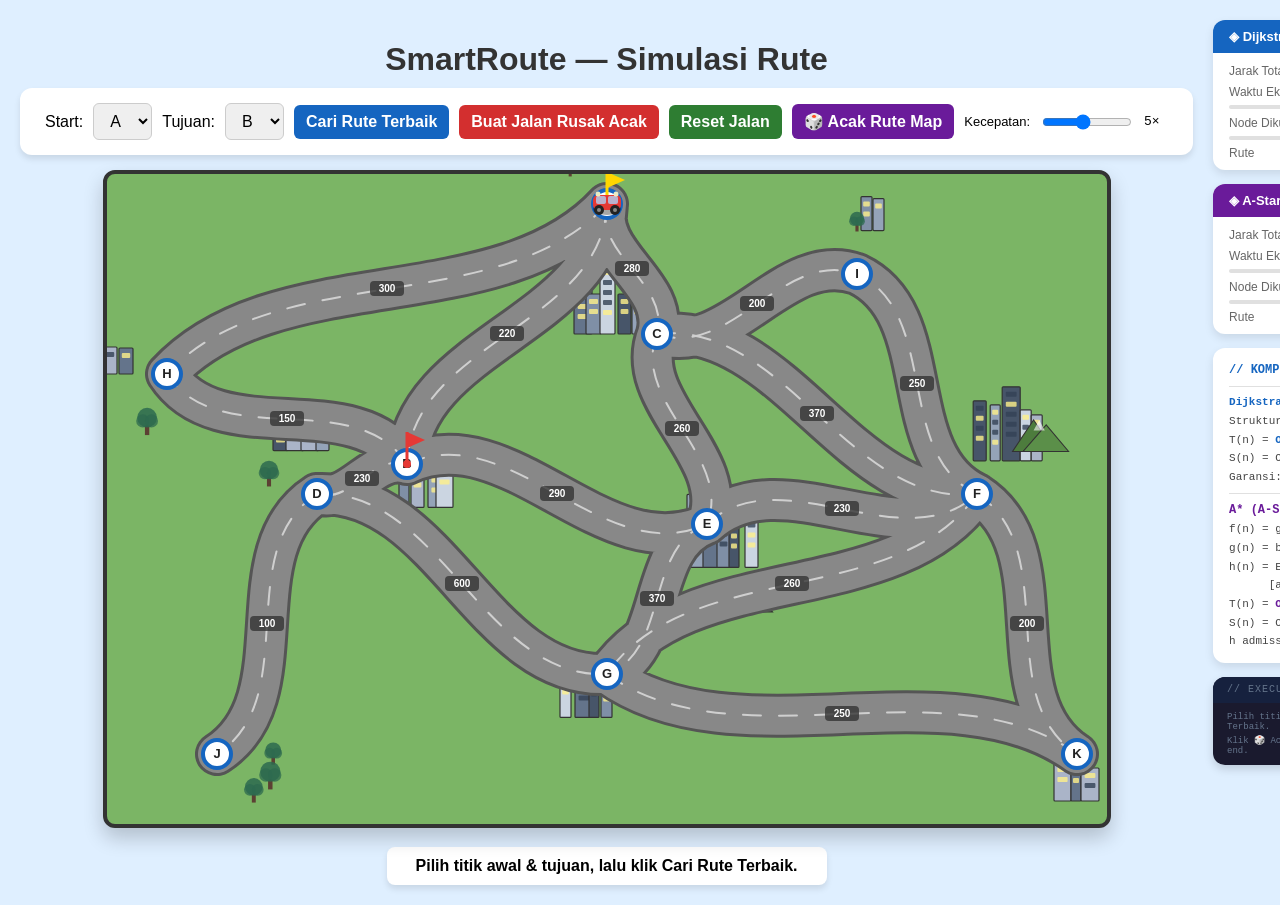
==== commit a17703a6: "Revert "Final" This reverts commit 4e5571ee5fc1b3339411f41e530493395f27dbc7." ====
--- a/view/SmartRoute_App.html
+++ b/view/SmartRoute_App.html
@@ -1,2050 +1,1455 @@
 <!DOCTYPE html>
 <html lang="id">
-
 <head>
-  <meta charset="UTF-8" />
-  <meta name="viewport" content="width=device-width, initial-scale=1.0" />
-  <title>SmartRoute — Simulasi Kurir Cerdas | PAA 2026 UMRAH</title>
-  <style>
-    /* SmartRoute — style.css | PAA 2026 · UMRAH */
-
-    /* ── BASE ── */
-    body {
-      margin: 0;
-      background: #dfefff;
-      font-family: Arial, sans-serif;
-      display: flex;
-      flex-direction: row;
-      align-items: flex-start;
-      padding: 20px;
-      gap: 20px;
-    }
-
-    h1 {
-      margin-bottom: 10px;
-      color: #333;
-    }
-
-    .panel {
-      margin-bottom: 15px;
-      display: flex;
-      gap: 10px;
-      align-items: center;
-      flex-wrap: wrap;
-      background: white;
-      padding: 15px 25px;
-      border-radius: 12px;
-      box-shadow: 0 4px 6px rgba(0, 0, 0, 0.1);
-    }
-
-    select,
-    button {
-      padding: 8px 12px;
-      font-size: 16px;
-      border-radius: 6px;
-      border: 1px solid #ccc;
-    }
-
-    button {
-      cursor: pointer;
-      background-color: #1565c0;
-      color: white;
-      font-weight: bold;
-      border: none;
-      transition: background 0.2s;
-    }
-
-    button:hover {
-      background-color: #0d47a1;
-    }
-
-    button:disabled {
-      opacity: .5;
-      cursor: not-allowed;
-    }
-
-    .danger-btn {
-      background: #d32f2f;
-    }
-
-    .danger-btn:hover {
-      background: #9a0007;
-    }
-
-    .reset-btn {
-      background: #2e7d32;
-    }
-
-    .reset-btn:hover {
-      background: #1b5e20;
-    }
-
-    .random-btn {
-      background: #6a1b9a;
-    }
-
-    .random-btn:hover {
-      background: #4a148c;
-    }
-
-    /* ── MAP ── */
-    svg#map {
-      background: #7bb565;
-      border: 4px solid #333;
-      border-radius: 12px;
-      box-shadow: 0px 10px 20px rgba(0, 0, 0, 0.2);
-      flex-shrink: 0;
-    }
-
-    .node {
-      fill: #fff;
-      stroke: #1565c0;
-      stroke-width: 4;
-    }
-
-    .label-text {
-      font-size: 13px;
-      font-weight: bold;
-      fill: #222;
-      text-anchor: middle;
-      dominant-baseline: middle;
-      pointer-events: none;
-    }
-
-    .weight-label {
-      font-size: 10px;
-      font-weight: bold;
-      fill: #fff;
-      text-anchor: middle;
-      dominant-baseline: middle;
-      pointer-events: none;
-    }
-
-    .broken-road {
-      stroke: #ff0000 !important;
-      stroke-width: 12;
-      stroke-dasharray: 12 12;
-      fill: none;
-      stroke-linecap: round;
-    }
-
-    /* ── CAR WHEELS — hanya roda yang spin, BUKAN body ── */
-    /* wheel-spin di-toggle via JS classList saat moveCar saja */
-    .wheel-inner {
-      transform-origin: 0px 0px;
-    }
-
-    .wheel-spin {
-      animation: spinning 0.4s linear infinite;
-    }
-
-    @keyframes spinning {
-      from {
-        transform: rotate(0deg);
-      }
-
-      to {
-        transform: rotate(360deg);
-      }
-    }
-
-    /* ── NODE ANIMATIONS ── */
-    @keyframes nodePop {
-      0% {
-        opacity: 0;
-        transform: scale(0);
-      }
-
-      70% {
-        transform: scale(1.3);
-      }
-
-      100% {
-        opacity: 1;
-        transform: scale(1);
-      }
-    }
-
-    .node-anim {
-      animation: nodePop 0.35s ease forwards;
-      transform-box: fill-box;
-      transform-origin: center;
-    }
-
-    /* ── RESULT BOX ── */
-    #result {
-      margin-top: 15px;
-      font-size: 16px;
-      font-weight: bold;
-      background: white;
-      padding: 10px 20px;
-      border-radius: 8px;
-      box-shadow: 0px 4px 6px rgba(0, 0, 0, 0.1);
-      text-align: center;
-      min-width: 400px;
-    }
-
-    /* ── STEP COUNTER overlay di atas SVG ── */
-    #svg-wrap {
-      position: relative;
-    }
-
-    #step-ctr {
-      display: none;
-      position: absolute;
-      top: 14px;
-      right: 18px;
-      background: rgba(0, 0, 0, .72);
-      color: #ffcc00;
-      font-family: monospace;
-      font-size: 11px;
-      padding: 4px 12px;
-      border-radius: 6px;
-      pointer-events: none;
-      z-index: 10;
-    }
-
-    /* ── LEFT COLUMN ── */
-    #left-col {
-      display: flex;
-      flex-direction: column;
-      align-items: center;
-      flex-shrink: 0;
-    }
-
-    /* ══════════════════════════════════════════
-   PANEL KANAN
-   ══════════════════════════════════════════ */
-    #right-panel {
-      display: flex;
-      flex-direction: column;
-      gap: 12px;
-      min-width: 305px;
-      max-width: 340px;
-      align-self: flex-start;
-    }
-
-    /* algo cards */
-    .algo-card {
-      background: white;
-      border-radius: 12px;
-      box-shadow: 0 4px 10px rgba(0, 0, 0, 0.1);
-      overflow: hidden;
-    }
-
-    .algo-card.win-card {
-      box-shadow: 0 0 0 3px #2e7d32, 0 4px 10px rgba(0, 0, 0, 0.1);
-    }
-
-    .algo-card-head {
-      padding: 9px 14px;
-      font-size: 12px;
-      font-weight: bold;
-      display: flex;
-      align-items: center;
-      gap: 7px;
-    }
-
-    .algo-card-head.dijkstra {
-      background: #1565c0;
-      color: white;
-    }
-
-    .algo-card-head.astar {
-      background: #6a1b9a;
-      color: white;
-    }
-
-    .algo-card-head.bfs {
-      background: #e65100;
-      color: white;
-    }
-
-    .badge {
-      background: rgba(255, 255, 255, 0.25);
-      border-radius: 10px;
-      padding: 1px 7px;
-      font-size: 9px;
-      letter-spacing: .5px;
-    }
-
-    .algo-card-body {
-      padding: 9px 14px;
-      display: flex;
-      flex-direction: column;
-      gap: 5px;
-    }
-
-    .metric-row {
-      display: flex;
-      justify-content: space-between;
-      align-items: center;
-      font-size: 11px;
-    }
-
-    .metric-label {
-      color: #666;
-    }
-
-    .metric-val {
-      font-weight: bold;
-      color: #222;
-      font-family: monospace;
-      font-size: 12px;
-    }
-
-    .metric-bar-wrap {
-      width: 100%;
-      height: 4px;
-      background: #e0e0e0;
-      border-radius: 2px;
-      overflow: hidden;
-    }
-
-    .metric-bar {
-      height: 100%;
-      border-radius: 2px;
-      width: 0%;
-      transition: width 1s ease;
-    }
-
-    .metric-bar.d {
-      background: #1565c0;
-    }
-
-    .metric-bar.a {
-      background: #6a1b9a;
-    }
-
-    .metric-bar.b {
-      background: #e65100;
-    }
-
-    /* complexity box */
-    .complexity-box {
-      background: white;
-      border-radius: 12px;
-      box-shadow: 0 4px 10px rgba(0, 0, 0, 0.1);
-      padding: 11px 14px;
-      font-size: 10px;
-      line-height: 1.75;
-      color: #444;
-      font-family: monospace;
-    }
-
-    .complexity-box .ct {
-      font-weight: bold;
-      color: #1565c0;
-      font-size: 11px;
-    }
-
-    .complexity-box .ca {
-      font-weight: bold;
-      color: #6a1b9a;
-    }
-
-    .complexity-box .cb {
-      font-weight: bold;
-      color: #e65100;
-    }
-
-    .complexity-box .cg {
-      color: #2e7d32;
-      font-weight: bold;
-    }
-
-    .complexity-box hr {
-      border: none;
-      border-top: 1px solid #e0e0e0;
-      margin: 5px 0;
-    }
-
-    /* comparison table */
-    .cmp-table-wrap {
-      background: white;
-      border-radius: 12px;
-      box-shadow: 0 4px 10px rgba(0, 0, 0, 0.1);
-      overflow: hidden;
-      display: none;
-    }
-
-    .cmp-table-wrap.show {
-      display: block;
-    }
-
-    .cmp-table-wrap table {
-      width: 100%;
-      border-collapse: collapse;
-    }
-
-    .cmp-table-wrap th {
-      background: #f5f5f5;
-      padding: 5px 8px;
-      font-size: 9px;
-      text-transform: uppercase;
-      letter-spacing: .5px;
-      color: #666;
-      text-align: left;
-      border-bottom: 1px solid #e0e0e0;
-    }
-
-    .cmp-table-wrap td {
-      padding: 4px 8px;
-      font-size: 10px;
-      font-family: monospace;
-      border-bottom: 1px solid #f0f0f0;
-      color: #333;
-    }
-
-    .cmp-table-wrap tr:last-child td {
-      border-bottom: none;
-    }
-
-    .td-d {
-      color: #1565c0;
-      font-weight: bold;
-    }
-
-    .td-a {
-      color: #6a1b9a;
-      font-weight: bold;
-    }
-
-    .td-b {
-      color: #e65100;
-      font-weight: bold;
-    }
-
-    .td-win {
-      color: #2e7d32;
-      font-weight: bold;
-    }
-
-    /* winner badge */
-    .winner-badge {
-      background: #e8f5e9;
-      border: 2px solid #2e7d32;
-      border-radius: 10px;
-      padding: 8px 14px;
-      text-align: center;
-      display: none;
-    }
-
-    .winner-badge.show {
-      display: block;
-    }
-
-    .wt {
-      font-size: 12px;
-      font-weight: bold;
-      color: #2e7d32;
-    }
-
-    .ws {
-      font-size: 9px;
-      color: #555;
-      margin-top: 2px;
-      font-family: monospace;
-    }
-
-    /* evaluasi box */
-    #eval-box {
-      background: white;
-      border-radius: 12px;
-      box-shadow: 0 4px 10px rgba(0, 0, 0, 0.1);
-      padding: 11px 14px;
-      display: none;
-    }
-
-    .eval-title {
-      font-size: 12px;
-      font-weight: bold;
-      color: #333;
-      margin-bottom: 8px;
-    }
-
-    .eval-row {
-      display: flex;
-      gap: 8px;
-      align-items: flex-start;
-      font-size: 10px;
-      color: #444;
-      margin-bottom: 6px;
-      padding-bottom: 6px;
-      border-bottom: 1px solid #f0f0f0;
-    }
-
-    .eval-row:last-of-type {
-      border-bottom: none;
-    }
-
-    .eval-algo {
-      flex-shrink: 0;
-      padding: 2px 7px;
-      border-radius: 8px;
-      font-size: 9px;
-      font-weight: bold;
-      color: white;
-      margin-top: 1px;
-    }
-
-    .eval-algo.dijkstra {
-      background: #1565c0;
-    }
-
-    .eval-algo.astar {
-      background: #6a1b9a;
-    }
-
-    .eval-algo.bfs {
-      background: #e65100;
-    }
-
-    .eval-note {
-      font-size: 9px;
-      color: #777;
-      line-height: 1.5;
-    }
-
-    .eval-conclusion {
-      margin-top: 7px;
-      padding: 7px 10px;
-      background: #f1f8e9;
-      border-radius: 8px;
-      font-size: 10px;
-      color: #2e7d32;
-      line-height: 1.5;
-    }
-
-    /* log */
-    .log-box {
-      background: #1a1a2e;
-      border-radius: 12px;
-      box-shadow: 0 4px 10px rgba(0, 0, 0, 0.15);
-      overflow: hidden;
-      display: flex;
-      flex-direction: column;
-      max-height: 220px;
-    }
-
-    .log-head {
-      padding: 6px 12px;
-      background: #16213e;
-      font-size: 9px;
-      color: #64748b;
-      font-family: monospace;
-      display: flex;
-      justify-content: space-between;
-      letter-spacing: 1px;
-    }
-
-    .log-clr {
-      cursor: pointer;
-      color: #64748b;
-      transition: color .2s;
-    }
-
-    .log-clr:hover {
-      color: #ef4444;
-    }
-
-    .log-body {
-      flex: 1;
-      overflow-y: auto;
-      padding: 7px 9px;
-      display: flex;
-      flex-direction: column;
-      gap: 1px;
-      font-family: monospace;
-      font-size: 8px;
-    }
-
-    .log-body::-webkit-scrollbar {
-      width: 3px;
-    }
-
-    .log-body::-webkit-scrollbar-thumb {
-      background: #334155;
-      border-radius: 3px;
-    }
-
-    .ll {
-      padding: 1px 3px;
-      border-radius: 2px;
-    }
-
-    .ll.inf {
-      color: #64748b;
-    }
-
-    .ll.dijk {
-      color: #60a5fa;
-    }
-
-    .ll.astr {
-      color: #c084fc;
-    }
-
-    .ll.bfslog {
-      color: #fb923c;
-    }
-
-    .ll.ok {
-      color: #4ade80;
-      background: rgba(74, 222, 128, .05);
-    }
-
-    .ll.warn {
-      color: #fb923c;
-    }
-
-    .ll.sep {
-      color: #1e3a5f;
-      margin: 2px 0;
-    }
-  </style>
+  <meta charset="UTF-8"/>
+  <meta name="viewport" content="width=device-width, initial-scale=1.0"/>
+  <title>SmartRoute — Simulasi Rute</title>
+  <style>/* ══════════════════════════════════════════════════════
+   SmartRoute — style.css
+   PAA 2026 · UMRAH · Teknik Informatika
+   ══════════════════════════════════════════════════════ */
+
+/* ── BASE (dari original, dipertahankan) ── */
+body {
+  margin: 0;
+  background: #dfefff;
+  font-family: Arial, sans-serif;
+  display: flex;
+  flex-direction: row;
+  align-items: flex-start;
+  padding: 20px;
+  gap: 20px;
+}
+
+h1 {
+  margin-bottom: 10px;
+  color: #333;
+}
+
+.panel {
+  margin-bottom: 15px;
+  display: flex;
+  gap: 10px;
+  align-items: center;
+  flex-wrap: wrap;
+  background: white;
+  padding: 15px 25px;
+  border-radius: 12px;
+  box-shadow: 0 4px 6px rgba(0,0,0,0.1);
+}
+
+select, button {
+  padding: 8px 12px;
+  font-size: 16px;
+  border-radius: 6px;
+  border: 1px solid #ccc;
+}
+
+button {
+  cursor: pointer;
+  background-color: #1565c0;
+  color: white;
+  font-weight: bold;
+  border: none;
+  transition: background 0.2s;
+}
+button:hover        { background-color: #0d47a1; }
+button:disabled     { opacity: .5; cursor: not-allowed; }
+
+.danger-btn         { background: #d32f2f; }
+.danger-btn:hover   { background: #9a0007; }
+.reset-btn          { background: #2e7d32; }
+.reset-btn:hover    { background: #1b5e20; }
+.random-btn         { background: #6a1b9a; }
+.random-btn:hover   { background: #4a148c; }
+
+/* ── MAP SVG (dari original, dipertahankan) ── */
+svg#map {
+  background: #7bb565;        /* hijau natural seperti original */
+  border: 4px solid #333;
+  border-radius: 12px;
+  box-shadow: 0px 10px 20px rgba(0,0,0,0.2);
+  flex-shrink: 0;
+}
+
+/* ── NODE (dari original) ── */
+.node {
+  fill: #fff;
+  stroke: #1565c0;
+  stroke-width: 4;
+}
+
+.label-text {
+  font-size: 13px;
+  font-weight: bold;
+  fill: #222;
+  text-anchor: middle;
+  dominant-baseline: middle;
+  pointer-events: none;
+}
+
+/* ── CAR WHEEL SPIN (dari original, dipertahankan) ── */
+.wheel { transform-origin: 0px 0px; }
+.spin .wheel { animation: spinning 0.5s linear infinite; }
+
+@keyframes spinning {
+  from { transform: rotate(0deg); }
+  to   { transform: rotate(360deg); }
+}
+
+/* ── NODE POP ANIMATION (dari original, dipertahankan) ── */
+@keyframes nodePop {
+  0%   { opacity: 0; transform: scale(0); }
+  70%  { transform: scale(1.3); }
+  100% { opacity: 1; transform: scale(1); }
+}
+.node-anim {
+  animation: nodePop 0.35s ease forwards;
+  transform-box: fill-box;
+  transform-origin: center;
+}
+
+/* ── RESULT BOX (dari original) ── */
+#result {
+  margin-top: 15px;
+  font-size: 16px;
+  font-weight: bold;
+  background: white;
+  padding: 10px 20px;
+  border-radius: 8px;
+  box-shadow: 0px 4px 6px rgba(0,0,0,0.1);
+  text-align: center;
+  min-width: 400px;
+}
+
+/* ── BROKEN ROAD (dari original) ── */
+.broken-road {
+  stroke: #ff0000 !important;
+  stroke-width: 12;
+  stroke-dasharray: 12 12;
+  fill: none;
+  stroke-linecap: round;
+}
+
+/* ── WEIGHT LABEL (dari original) ── */
+.weight-label {
+  font-size: 10px;
+  font-weight: bold;
+  fill: #fff;
+  text-anchor: middle;
+  dominant-baseline: middle;
+  pointer-events: none;
+}
+
+/* ════════════════════════════════════════════════════════
+   IMPROVEMENT — Panel kanan analisis algoritma
+   (tambahan baru, tidak mengubah kode original)
+   ════════════════════════════════════════════════════════ */
+
+/* Wrapper kiri: SVG + panel atas */
+#left-col {
+  display: flex;
+  flex-direction: column;
+  align-items: center;
+  flex-shrink: 0;
+}
+
+/* Panel kanan keseluruhan */
+#right-panel {
+  display: flex;
+  flex-direction: column;
+  gap: 14px;
+  min-width: 300px;
+  max-width: 340px;
+  align-self: flex-start;
+}
+
+/* Kartu algo */
+.algo-card {
+  background: white;
+  border-radius: 12px;
+  box-shadow: 0 4px 10px rgba(0,0,0,0.1);
+  overflow: hidden;
+}
+.algo-card-head {
+  padding: 9px 16px;
+  font-size: 13px;
+  font-weight: bold;
+  display: flex;
+  align-items: center;
+  gap: 8px;
+}
+.algo-card-head.dijkstra { background: #1565c0; color: white; }
+.algo-card-head.astar    { background: #6a1b9a; color: white; }
+.algo-card-head .badge {
+  background: rgba(255,255,255,0.25);
+  border-radius: 10px;
+  padding: 1px 8px;
+  font-size: 10px;
+  letter-spacing: .5px;
+}
+.algo-card-body { padding: 10px 16px; display: flex; flex-direction: column; gap: 6px; }
+
+.metric-row {
+  display: flex;
+  justify-content: space-between;
+  align-items: center;
+  font-size: 12px;
+}
+.metric-label { color: #666; }
+.metric-val   { font-weight: bold; color: #222; font-family: monospace; font-size: 13px; }
+.metric-bar-wrap { width: 100%; height: 4px; background: #e0e0e0; border-radius: 2px; overflow: hidden; }
+.metric-bar { height: 100%; border-radius: 2px; width: 0%; transition: width 1s ease; }
+.metric-bar.d { background: #1565c0; }
+.metric-bar.a { background: #6a1b9a; }
+
+/* Complexity info box */
+.complexity-box {
+  background: white;
+  border-radius: 12px;
+  box-shadow: 0 4px 10px rgba(0,0,0,0.1);
+  padding: 12px 16px;
+  font-size: 11px;
+  line-height: 1.7;
+  color: #444;
+  font-family: monospace;
+}
+.complexity-box .ctitle { font-weight: bold; color: #1565c0; font-size: 12px; }
+.complexity-box .ctitle.a { color: #6a1b9a; }
+.complexity-box hr { border: none; border-top: 1px solid #e0e0e0; margin: 6px 0; }
+
+/* Comparison table */
+.cmp-table-wrap {
+  background: white;
+  border-radius: 12px;
+  box-shadow: 0 4px 10px rgba(0,0,0,0.1);
+  overflow: hidden;
+  display: none;
+}
+.cmp-table-wrap.show { display: block; }
+.cmp-table-wrap table { width: 100%; border-collapse: collapse; }
+.cmp-table-wrap th {
+  background: #f5f5f5;
+  padding: 6px 10px;
+  font-size: 10px;
+  text-transform: uppercase;
+  letter-spacing: .5px;
+  color: #666;
+  text-align: left;
+  border-bottom: 1px solid #e0e0e0;
+}
+.cmp-table-wrap td {
+  padding: 5px 10px;
+  font-size: 11px;
+  font-family: monospace;
+  border-bottom: 1px solid #f0f0f0;
+  color: #333;
+}
+.cmp-table-wrap tr:last-child td { border-bottom: none; }
+.td-d    { color: #1565c0; font-weight: bold; }
+.td-a    { color: #6a1b9a; font-weight: bold; }
+.td-win  { color: #2e7d32; font-weight: bold; }
+
+/* Winner badge */
+.winner-badge {
+  background: #e8f5e9;
+  border: 2px solid #2e7d32;
+  border-radius: 10px;
+  padding: 8px 14px;
+  text-align: center;
+  display: none;
+}
+.winner-badge.show { display: block; }
+.winner-badge .wt  { font-size: 13px; font-weight: bold; color: #2e7d32; }
+.winner-badge .ws  { font-size: 10px; color: #555; margin-top: 2px; font-family: monospace; }
+
+/* Execution log */
+.log-box {
+  background: #1a1a2e;
+  border-radius: 12px;
+  box-shadow: 0 4px 10px rgba(0,0,0,0.15);
+  overflow: hidden;
+  display: flex;
+  flex-direction: column;
+  max-height: 260px;
+}
+.log-head {
+  padding: 7px 14px;
+  background: #16213e;
+  font-size: 10px;
+  color: #64748b;
+  font-family: monospace;
+  display: flex;
+  justify-content: space-between;
+  letter-spacing: 1px;
+}
+.log-clr { cursor: pointer; color: #64748b; transition: color .2s; }
+.log-clr:hover { color: #ef4444; }
+.log-body {
+  flex: 1;
+  overflow-y: auto;
+  padding: 8px 10px;
+  display: flex;
+  flex-direction: column;
+  gap: 1px;
+  font-family: monospace;
+  font-size: 9px;
+}
+.log-body::-webkit-scrollbar { width: 3px; }
+.log-body::-webkit-scrollbar-thumb { background: #334155; border-radius: 3px; }
+.ll { padding: 1px 4px; border-radius: 2px; }
+.ll.inf  { color: #64748b; }
+.ll.dijk { color: #60a5fa; }
+.ll.astr { color: #c084fc; }
+.ll.ok   { color: #4ade80; background: rgba(74,222,128,.05); }
+.ll.warn { color: #fb923c; }
+.ll.sep  { color: #1e3a5f; margin: 2px 0; }
+
+/* Step counter overlay on SVG */
+#step-ctr {
+  display: none;
+  position: absolute;
+  top: 30px;
+  right: 20px;
+  background: rgba(0,0,0,.75);
+  color: #ffcc00;
+  font-family: monospace;
+  font-size: 11px;
+  padding: 4px 10px;
+  border-radius: 6px;
+  pointer-events: none;
+}
+#svg-wrap { position: relative; }
+</style>
 </head>
-
 <body>
 
-  <div id="left-col">
-    <h1>SmartRoute — Simulasi Kurir Cerdas</h1>
-    <p style="margin-bottom:10px;color:#555;font-size:13px;text-align:center;max-width:1000px;">
-      🚚 Simulasi <b>Smart Courier</b> — Kurir mengantarkan paket dari titik asal ke tujuan
-      melalui jalur terpendek yang ditemukan oleh algoritma <b>BFS · Dijkstra · A*</b>.
-      Peta, asal &amp; tujuan dapat diacak untuk mencegah hardcoding rute.
-    </p>
-
-    <!-- Panel kontrol -->
-    <div class="panel">
-      <label>📍 Asal:</label>
-      <select id="start"></select>
-      <label>🏁 Tujuan:</label>
-      <select id="end"></select>
-      <button id="run-btn" onclick="startSimulation()">▶ Antar Paket</button>
-      <button class="danger-btn" onclick="generateBrokenRoads()">⚡ Jalan Rusak</button>
-      <button class="reset-btn" onclick="resetRoads()">↺ Reset Jalan</button>
-      <button class="random-btn" onclick="randomizeMap()">🎲 Acak Peta</button>
-      <label style="font-size:12px;">Kecepatan:</label>
-      <input type="range" id="speed-range" min="1" max="10" value="5" style="width:80px;"
-        oninput="SPEED=+this.value; document.getElementById('speed-val').textContent=this.value+'×'" />
-      <span id="speed-val" style="font-size:12px;font-family:monospace;min-width:22px;">5×</span>
+<div id="left-col">
+  <h1>SmartRoute — Simulasi Rute</h1>
+
+  <!-- ── Panel kontrol (dari original, dipertahankan) ── -->
+  <div class="panel">
+    <label>Start:</label>
+    <select id="start"></select>
+    <label>Tujuan:</label>
+    <select id="end"></select>
+    <button id="run-btn" onclick="startSimulation()">Cari Rute Terbaik</button>
+    <button class="danger-btn" onclick="generateBrokenRoads()">Buat Jalan Rusak Acak</button>
+    <button class="reset-btn"  onclick="resetRoads()">Reset Jalan</button>
+    <button class="random-btn" onclick="randomizeMap()">&#127922; Acak Rute Map</button>
+    <label style="font-size:13px;">Kecepatan:</label>
+    <input type="range" id="speed-range" min="1" max="10" value="5"
+      style="width:90px;"
+      oninput="SPEED=+this.value;document.getElementById('speed-val').textContent=this.value+'×'"/>
+    <span id="speed-val" style="font-size:13px;font-family:monospace;min-width:24px;">5×</span>
+  </div>
+
+  <!-- ── SVG Map (dari original, dipertahankan + layer baru) ── -->
+  <div id="svg-wrap">
+    <div id="step-ctr"></div>
+    <svg id="map" width="1000" height="650">
+
+      <!-- decorations layer (pohon, gedung) -->
+      <g id="deco-layer"></g>
+
+      <!-- road base layers (dari original, dipertahankan) -->
+      <path id="road-layer-1" stroke="#555"   stroke-width="44" fill="none"
+            stroke-linecap="round" stroke-linejoin="round"/>
+      <path id="road-layer-2" stroke="#888"   stroke-width="38" fill="none"
+            stroke-linecap="round" stroke-linejoin="round"/>
+      <path id="road-layer-3" stroke="white"  stroke-width="2"  fill="none"
+            stroke-linecap="round" stroke-linejoin="round"
+            stroke-dasharray="18 18" opacity="0.6"/>
+
+      <!-- visited overlays — Dijkstra (biru) -->
+      <g id="visited-d-layer"></g>
+      <!-- visited overlays — A* (ungu) -->
+      <g id="visited-a-layer"></g>
+
+      <!-- final paths -->
+      <path id="path-dijkstra" stroke="#1565c0" stroke-width="6" fill="none"
+            stroke-linecap="round" stroke-linejoin="round" opacity="0"/>
+      <path id="path-astar"    stroke="#6a1b9a" stroke-width="6" fill="none"
+            stroke-linecap="round" stroke-linejoin="round"
+            stroke-dasharray="16 8" opacity="0"/>
+
+      <!-- broken roads -->
+      <g id="broken-roads-layer"></g>
+
+      <!-- highlight path — merah (dari original) -->
+      <path id="highlight-path" stroke="#e53935" stroke-width="6" fill="none"
+            stroke-linecap="round" stroke-linejoin="round" opacity="0.85"/>
+
+      <!-- weight labels -->
+      <g id="weight-labels-layer"></g>
+
+      <!-- nodes (dari original, dipertahankan) -->
+      <g id="nodes-group"></g>
+
+      <!-- source flag kuning (sesuai RPM) -->
+      <g id="flag-start" opacity="0">
+        <line x1="0" y1="0" x2="0" y2="-32" stroke="#ffd600" stroke-width="3"/>
+        <polygon points="0,-32 18,-24 0,-16" fill="#ffd600"/>
+        <circle cx="0" cy="0" r="4" fill="#ffd600"/>
+      </g>
+
+      <!-- dest flag merah (sesuai RPM) -->
+      <g id="flag-end" opacity="0">
+        <line x1="0" y1="0" x2="0" y2="-32" stroke="#e53935" stroke-width="3"/>
+        <polygon points="0,-32 18,-24 0,-16" fill="#e53935"/>
+        <circle cx="0" cy="0" r="4" fill="#e53935"/>
+      </g>
+
+      <!-- car (dari original, roda berputar dipertahankan) -->
+      <g id="car" opacity="1">
+        <!-- shadow -->
+        <ellipse cx="0" cy="5" rx="14" ry="6" fill="rgba(0,0,0,0.35)"/>
+        <!-- body -->
+        <rect x="-14" y="-9" width="28" height="15" fill="#e53935" rx="5"/>
+        <!-- windows -->
+        <rect x="-11" y="-8" width="10" height="8" fill="#b3c8e8" rx="2" opacity="0.85"/>
+        <rect x="1"   y="-8" width="10" height="8" fill="#b3c8e8" rx="2" opacity="0.85"/>
+        <!-- headlights -->
+        <circle cx="-9" cy="-10" r="2.5" fill="#fff9c4" opacity="0.9"/>
+        <circle cx="9"  cy="-10" r="2.5" fill="#fff9c4" opacity="0.9"/>
+        <!-- wheels (kelas wheel + spin dari original) -->
+        <circle class="wheel" cx="-8" cy="6" r="5" fill="#222"/>
+        <circle class="wheel" cx="-8" cy="6" r="2" fill="#888"/>
+        <circle class="wheel" cx="8"  cy="6" r="5" fill="#222"/>
+        <circle class="wheel" cx="8"  cy="6" r="2" fill="#888"/>
+      </g>
+
+    </svg>
+  </div><!-- /svg-wrap -->
+
+  <!-- result box (dari original, dipertahankan) -->
+  <div id="result">
+    Pilih titik awal &amp; tujuan, lalu klik <b>Cari Rute Terbaik</b>.
+  </div>
+
+</div><!-- /left-col -->
+
+<!-- ══════════════════════════════════════════════════════════
+     PANEL KANAN — Analisis Algoritma (tambahan baru)
+     ══════════════════════════════════════════════════════════ -->
+<div id="right-panel">
+
+  <!-- Dijkstra card -->
+  <div class="algo-card" id="card-d">
+    <div class="algo-card-head dijkstra">
+      ◈ Dijkstra
+      <span class="badge">O((V+E) log V)</span>
     </div>
-
-    <!-- SVG Map -->
-    <div id="svg-wrap">
-      <div id="step-ctr"></div>
-
-      <svg id="map" width="1000" height="650">
-
-        <!-- Dekorasi: pohon & gedung (tidak di atas jalan) -->
-        <g id="deco-layer"></g>
-
-        <!-- Lapisan jalan: shadow + aspal + marka -->
-        <path id="road-layer-1" stroke="#555" stroke-width="44" fill="none" stroke-linecap="round"
-          stroke-linejoin="round" />
-        <path id="road-layer-2" stroke="#888" stroke-width="38" fill="none" stroke-linecap="round"
-          stroke-linejoin="round" />
-        <path id="road-layer-3" stroke="white" stroke-width="2" fill="none" stroke-linecap="round"
-          stroke-linejoin="round" stroke-dasharray="18 18" opacity="0.6" />
-
-        <!-- Visited overlays: BFS (oranye), Dijkstra (biru), A* (ungu) -->
-        <g id="visited-bfs-layer"></g>
-        <g id="visited-d-layer"></g>
-        <g id="visited-a-layer"></g>
-
-        <!-- Label nilai step-by-step di atas node (dist= / f= / hop=) -->
-        <g id="node-labels-layer"></g>
-
-        <!-- Jalur hasil algoritma -->
-        <path id="path-bfs" stroke="#f59e0b" stroke-width="5" fill="none" stroke-linecap="round" stroke-linejoin="round"
-          stroke-dasharray="10 6" opacity="0" />
-        <path id="path-dijkstra" stroke="#1565c0" stroke-width="6" fill="none" stroke-linecap="round"
-          stroke-linejoin="round" opacity="0" />
-        <path id="path-astar" stroke="#6a1b9a" stroke-width="6" fill="none" stroke-linecap="round"
-          stroke-linejoin="round" stroke-dasharray="16 8" opacity="0" />
-
-        <!-- Jalan rusak -->
-        <g id="broken-roads-layer"></g>
-
-        <!-- Highlight merah rute aktif mobil -->
-        <path id="highlight-path" stroke="#e53935" stroke-width="6" fill="none" stroke-linecap="round"
-          stroke-linejoin="round" opacity="0" />
-
-        <!-- Bobot edge -->
-        <g id="weight-labels-layer"></g>
-
-        <!-- Node & label -->
-        <g id="nodes-group"></g>
-
-        <!-- Bendera KUNING = source (sesuai RPM) -->
-        <g id="flag-start" opacity="0">
-          <line x1="0" y1="0" x2="0" y2="-32" stroke="#ffd600" stroke-width="3" />
-          <polygon points="0,-32 18,-24 0,-16" fill="#ffd600" />
-          <circle cx="0" cy="0" r="4" fill="#ffd600" />
-        </g>
-
-        <!-- Bendera MERAH = destination (sesuai RPM) -->
-        <g id="flag-end" opacity="0">
-          <line x1="0" y1="0" x2="0" y2="-32" stroke="#e53935" stroke-width="3" />
-          <polygon points="0,-32 18,-24 0,-16" fill="#e53935" />
-          <circle cx="0" cy="0" r="4" fill="#e53935" />
-        </g>
-
-        <!--
-        MOBIL — dipisah menjadi 2 elemen untuk fix muter-muter:
-
-        car-body:
-          - ikut animateMotion + rotate="auto"
-          - hanya bodi, jendela, lampu
-          - TIDAK ada roda (agar tidak konflik dengan wheel spin)
-
-        car-wheels:
-          - TIDAK pakai animateMotion
-          - posisi di-update manual via requestAnimationFrame
-          - roda spin via CSS @keyframes (toggle saat bergerak saja)
-      -->
-
-        <!-- BODI MOBIL -->
-        <g id="car-body" opacity="0">
-          <ellipse cx="0" cy="4" rx="13" ry="5" fill="rgba(0,0,0,0.3)" />
-          <rect x="-14" y="-9" width="28" height="15" fill="#e53935" rx="4" />
-          <rect x="-11" y="-8" width="10" height="8" fill="#b3c8e8" rx="2" opacity="0.85" />
-          <rect x="1" y="-8" width="10" height="8" fill="#b3c8e8" rx="2" opacity="0.85" />
-          <circle cx="-9" cy="-10" r="2" fill="#fff9c4" opacity="0.9" />
-          <circle cx="9" cy="-10" r="2" fill="#fff9c4" opacity="0.9" />
-        </g>
-
-        <!-- RODA MOBIL (posisi manual, spin CSS) -->
-        <g id="car-wheels" opacity="0">
-          <g transform="translate(-7,6)">
-            <circle cx="0" cy="0" r="4.5" fill="#111" />
-            <g class="wheel-inner">
-              <line x1="-3" y1="0" x2="3" y2="0" stroke="white" stroke-width="1.2" />
-              <line x1="0" y1="-3" x2="0" y2="3" stroke="white" stroke-width="1.2" />
-            </g>
-          </g>
-          <g transform="translate(7,6)">
-            <circle cx="0" cy="0" r="4.5" fill="#111" />
-            <g class="wheel-inner">
-              <line x1="-3" y1="0" x2="3" y2="0" stroke="white" stroke-width="1.2" />
-              <line x1="0" y1="-3" x2="0" y2="3" stroke="white" stroke-width="1.2" />
-            </g>
-          </g>
-        </g>
-
-      </svg>
-    </div>
-
-    <!-- Result box -->
-    <div id="result">📦 Pilih titik pengiriman lalu klik <b>▶ Antar Paket</b>.</div>
-  </div>
-
-  <!-- ══════════════════════════════════════════════════
-     PANEL KANAN
-     ══════════════════════════════════════════════════ -->
-  <div id="right-panel">
-
-    <!-- Dijkstra card -->
-    <div class="algo-card" id="card-d">
-      <div class="algo-card-head dijkstra">
-        ◈ Dijkstra <span class="badge">Greedy · O((V+E) log V)</span>
+    <div class="algo-card-body">
+      <div class="metric-row">
+        <span class="metric-label">Jarak Total</span>
+        <span class="metric-val" id="d-dist">—</span>
       </div>
-      <div class="algo-card-body">
-        <div class="metric-row">
-          <span class="metric-label">Jarak</span>
-          <span class="metric-val" id="d-dist">—</span>
-        </div>
-        <div class="metric-row">
-          <span class="metric-label">Waktu Eksekusi</span>
-          <span class="metric-val" id="d-time">—</span>
-        </div>
-        <div class="metric-bar-wrap">
-          <div class="metric-bar d" id="bar-d-time"></div>
-        </div>
-        <div class="metric-row">
-          <span class="metric-label">Node Dikunjungi</span>
-          <span class="metric-val" id="d-nodes">—</span>
-        </div>
-        <div class="metric-bar-wrap">
-          <div class="metric-bar d" id="bar-d-nodes"></div>
-        </div>
-        <div class="metric-row">
-          <span class="metric-label">Rute</span>
-          <span class="metric-val" id="d-path"
-            style="font-size:9px;max-width:170px;overflow:hidden;text-overflow:ellipsis;white-space:nowrap;">—</span>
-        </div>
+      <div class="metric-row">
+        <span class="metric-label">Waktu Eksekusi</span>
+        <span class="metric-val" id="d-time">—</span>
+      </div>
+      <div class="metric-bar-wrap">
+        <div class="metric-bar d" id="bar-d-time"></div>
+      </div>
+      <div class="metric-row">
+        <span class="metric-label">Node Dikunjungi</span>
+        <span class="metric-val" id="d-nodes">—</span>
+      </div>
+      <div class="metric-bar-wrap">
+        <div class="metric-bar d" id="bar-d-nodes"></div>
+      </div>
+      <div class="metric-row">
+        <span class="metric-label">Rute</span>
+        <span class="metric-val" id="d-path"
+          style="font-size:10px;max-width:170px;overflow:hidden;text-overflow:ellipsis;white-space:nowrap;">—</span>
       </div>
     </div>
-
-    <!-- A* card -->
-    <div class="algo-card" id="card-a">
-      <div class="algo-card-head astar">
-        ◈ A-Star <span class="badge">O(E log V)</span>
+  </div>
+
+  <!-- A* card -->
+  <div class="algo-card" id="card-a">
+    <div class="algo-card-head astar">
+      ◈ A-Star &nbsp;<small style="font-size:10px;opacity:.8;">f(n)=g(n)+h(n)</small>
+      <span class="badge">O(E log V)</span>
+    </div>
+    <div class="algo-card-body">
+      <div class="metric-row">
+        <span class="metric-label">Jarak Total</span>
+        <span class="metric-val" id="a-dist">—</span>
       </div>
-      <div class="algo-card-body">
-        <div class="metric-row">
-          <span class="metric-label">Jarak</span>
-          <span class="metric-val" id="a-dist">—</span>
-        </div>
-        <div class="metric-row">
-          <span class="metric-label">Waktu Eksekusi</span>
-          <span class="metric-val" id="a-time">—</span>
-        </div>
-        <div class="metric-bar-wrap">
-          <div class="metric-bar a" id="bar-a-time"></div>
-        </div>
-        <div class="metric-row">
-          <span class="metric-label">Node Dikunjungi</span>
-          <span class="metric-val" id="a-nodes">—</span>
-        </div>
-        <div class="metric-bar-wrap">
-          <div class="metric-bar a" id="bar-a-nodes"></div>
-        </div>
-        <div class="metric-row">
-          <span class="metric-label">Rute</span>
-          <span class="metric-val" id="a-path"
-            style="font-size:9px;max-width:170px;overflow:hidden;text-overflow:ellipsis;white-space:nowrap;">—</span>
-        </div>
+      <div class="metric-row">
+        <span class="metric-label">Waktu Eksekusi</span>
+        <span class="metric-val" id="a-time">—</span>
+      </div>
+      <div class="metric-bar-wrap">
+        <div class="metric-bar a" id="bar-a-time"></div>
+      </div>
+      <div class="metric-row">
+        <span class="metric-label">Node Dikunjungi</span>
+        <span class="metric-val" id="a-nodes">—</span>
+      </div>
+      <div class="metric-bar-wrap">
+        <div class="metric-bar a" id="bar-a-nodes"></div>
+      </div>
+      <div class="metric-row">
+        <span class="metric-label">Rute</span>
+        <span class="metric-val" id="a-path"
+          style="font-size:10px;max-width:170px;overflow:hidden;text-overflow:ellipsis;white-space:nowrap;">—</span>
       </div>
     </div>
-
-    <!-- BFS card (baseline) -->
-    <div class="algo-card" id="card-b">
-      <div class="algo-card-head bfs">
-        ◈ BFS <span class="badge">O(V+E) · baseline</span>
-      </div>
-      <div class="algo-card-body">
-        <div class="metric-row">
-          <span class="metric-label">Jarak</span>
-          <span class="metric-val" id="b-dist">—</span>
-        </div>
-        <div class="metric-row">
-          <span class="metric-label">Waktu Eksekusi</span>
-          <span class="metric-val" id="b-time">—</span>
-        </div>
-        <div class="metric-bar-wrap">
-          <div class="metric-bar b" id="bar-b-time"></div>
-        </div>
-        <div class="metric-row">
-          <span class="metric-label">Node Dikunjungi</span>
-          <span class="metric-val" id="b-nodes">—</span>
-        </div>
-        <div class="metric-bar-wrap">
-          <div class="metric-bar b" id="bar-b-nodes"></div>
-        </div>
-        <div class="metric-row">
-          <span class="metric-label">Rute</span>
-          <span class="metric-val" id="b-path"
-            style="font-size:9px;max-width:170px;overflow:hidden;text-overflow:ellipsis;white-space:nowrap;">—</span>
-        </div>
-      </div>
+  </div>
+
+  <!-- Complexity info -->
+  <div class="complexity-box">
+    <div class="ctitle">// KOMPLEKSITAS WAKTU</div>
+    <hr/>
+    <b style="color:#1565c0;">Dijkstra</b><br/>
+    Struktur: Min-Heap Binary<br/>
+    T(n) = <b style="color:#1565c0;">O((V+E) log V)</b><br/>
+    S(n) = O(V) — dist[] + prev[]<br/>
+    Garansi: optimal, bobot ≥ 0<br/>
+    <hr/>
+    <b style="color:#6a1b9a;" class="ctitle a">A* (A-Star)</b><br/>
+    f(n) = g(n) + h(n)<br/>
+    g(n) = biaya aktual dari start<br/>
+    h(n) = Euclidean × 0.40<br/>
+    &nbsp;&nbsp;&nbsp;&nbsp;&nbsp;&nbsp;[admissible → tidak overestimate]<br/>
+    T(n) = <b style="color:#6a1b9a;">O(E log V)</b> avg case<br/>
+    S(n) = O(V)<br/>
+    h admissible ⟹ A* <b style="color:#2e7d32;">optimal</b>
+  </div>
+
+  <!-- Comparison table -->
+  <div class="cmp-table-wrap" id="cmp-table">
+    <table>
+      <tr>
+        <th>Metrik</th>
+        <th style="color:#1565c0;">Dijkstra</th>
+        <th style="color:#6a1b9a;">A*</th>
+        <th style="color:#2e7d32;">Lebih Baik</th>
+      </tr>
+      <tbody id="cmp-tbody"></tbody>
+    </table>
+  </div>
+
+  <!-- Winner badge -->
+  <div class="winner-badge" id="winner-badge">
+    <div class="wt" id="winner-title"></div>
+    <div class="ws" id="winner-sub"></div>
+  </div>
+
+  <!-- Execution log -->
+  <div class="log-box">
+    <div class="log-head">
+      <span>// EXECUTION LOG</span>
+      <span class="log-clr" onclick="clearLog()">✕ clear</span>
     </div>
-
-    <!-- Complexity info -->
-    <div class="complexity-box">
-      <div class="ct">// KOMPLEKSITAS WAKTU</div>
-      <hr />
-      <span class="ct">Dijkstra</span> — Strategi: <b class="ct">Greedy</b> · Min-Heap<br />
-      T = <b class="ct">O((V+E) log V)</b> &nbsp; S = O(V)<br />
-      ✅ Optimal untuk bobot ≥ 0<br />
-      <hr />
-      <span class="ca">A* (A-Star)</span> — f(n) = g(n) + h(n)<br />
-      h(n) = Euclidean × 0.40 <span class="cg">[admissible]</span><br />
-      T = <b class="ca">O(E log V)</b> avg &nbsp; S = O(V)<br />
-      ✅ h admissible → A* optimal<br />
-      <hr />
-      <span class="cb">BFS</span> — Queue FIFO<br />
-      T = <b class="cb">O(V+E)</b> &nbsp; S = O(V)<br />
-      ❌ Abaikan bobot → bukan terpendek
+    <div class="log-body" id="log-body">
+      <div class="ll inf">Pilih titik awal &amp; tujuan, lalu klik Cari Rute Terbaik.</div>
+      <div class="ll inf">Klik 🎲 Acak Rute Map untuk mengacak peta, start &amp; end.</div>
     </div>
-
-    <!-- Analisis Amortisasi & Recurrence (materi PAA) -->
-    <div class="complexity-box" id="extra-analysis">
-      <div class="ct">// ANALISIS LANJUTAN</div>
-      <hr />
-      <b style="color:#c62828;">Strategi Greedy (Dijkstra)</b><br />
-      Tiap langkah pilih node dengan dist terkecil.<br />
-      Keputusan lokal optimal → solusi global optimal.<br />
-      Berlaku karena semua bobot ≥ 0 (non-negatif).<br />
-      <hr />
-      <b style="color:#388e3c;">Analisis Amortisasi</b><br />
-      Min-Heap push/pop: O(log n) worst case<br />
-      Amortized per operasi: <b style="color:#388e3c;">O(log n)</b><br />
-      Total n operasi heap: O(n log n)<br />
-      <hr />
-      <b style="color:#0288d1;">Recurrence Equation</b><br />
-      Dijkstra T(V,E):<br />
-      <span style="font-size:9px;font-family:monospace;">
-        = V · O(log V) + E · O(log V)<br />
-        = <b style="color:#0288d1;">O((V+E) log V)</b>
-      </span><br />
-      <hr />
-      <b style="color:#7b1fa2;">Time &amp; Space Summary</b><br />
-      BFS &nbsp;&nbsp;&nbsp; T=O(V+E) &nbsp;&nbsp; S=O(V)<br />
-      Dijkstra T=O((V+E)logV) S=O(V)<br />
-      A* &nbsp;&nbsp;&nbsp;&nbsp; T=O(E logV) &nbsp;S=O(V)<br />
-      <hr />
-      <b style="color:#bf360c;">Brute Force (tidak dipakai)</b><br />
-      Coba semua kemungkinan jalur.<br />
-      T=O(V!) — tidak efisien untuk graf besar.<br />
-      Dijkstra jauh lebih optimal.<br />
-      <hr />
-      <b style="color:#1565c0;">Dynamic Programming (tidak dipakai)</b><br />
-      DP cocok untuk masalah overlapping subproblem.<br />
-      Shortest path sudah optimal dengan Dijkstra/A*.<br />
-      DP (Bellman-Ford) dipakai jika bobot negatif.<br />
-      <hr />
-      <b style="color:#4a148c;">Theory of Complexity</b><br />
-      Shortest path ∈ <b>P</b> (polynomial time).<br />
-      Dijkstra O((V+E)logV) — solvable efisien.<br />
-      TSP (semua kota) ∈ <b>NP-Hard</b> — berbeda.<br />
-      Masalah ini: P ✅ bukan NP-Hard.
-    </div>
-
-    <!-- Tabel perbandingan -->
-    <div class="cmp-table-wrap" id="cmp-table">
-      <table>
-        <tr>
-          <th>Metrik</th>
-          <th style="color:#1565c0;">Dijkstra</th>
-          <th style="color:#6a1b9a;">A*</th>
-          <th style="color:#e65100;">BFS</th>
-          <th style="color:#2e7d32;">Terbaik</th>
-        </tr>
-        <tbody id="cmp-tbody"></tbody>
-      </table>
-    </div>
-
-    <!-- Winner badge -->
-    <div class="winner-badge" id="winner-badge">
-      <div class="wt" id="winner-title"></div>
-      <div class="ws" id="winner-sub"></div>
-    </div>
-
-    <!-- Evaluasi algoritma -->
-    <div id="eval-box"></div>
-
-    <!-- Execution log -->
-    <div class="log-box">
-      <div class="log-head">
-        <span>// EXECUTION LOG</span>
-        <span class="log-clr" onclick="clearLog()">✕ clear</span>
-      </div>
-      <div class="log-body" id="log-body">
-        <div class="ll inf">📦 Pilih titik asal &amp; tujuan pengiriman → klik ▶ Antar Paket.</div>
-        <div class="ll inf">Klik 🎲 Acak Peta untuk mengacak peta, start &amp; end.</div>
-      </div>
-    </div>
-
-  </div><!-- /right-panel -->
-
-  <script>// ══════════════════════════════════════════════════════════════
-    //  SmartRoute — Simulasi Kurir Cerdas
-    //  PAA 2026 · UMRAH · Teknik Informatika
-    //  Algoritma Pencarian Rute: BFS (baseline) + Dijkstra + A* (A-Star)
-    //  Konteks: Kurir mengantarkan paket dari titik asal ke tujuan
-    //           melalui jalur jalan terpendek yang ditemukan algoritma
-    // ══════════════════════════════════════════════════════════════
-
-    // ── Default Data ──────────────────────────────────────────────
-    const defaultGraph = {
-      "A": [{ node: "C", weight: 280 }, { node: "B", weight: 220 }, { node: "H", weight: 300 }],
-      "B": [{ node: "A", weight: 220 }, { node: "E", weight: 290 }, { node: "D", weight: 230 }, { node: "H", weight: 150 }],
-      "C": [{ node: "A", weight: 280 }, { node: "E", weight: 260 }, { node: "F", weight: 370 }, { node: "I", weight: 200 }],
-      "D": [{ node: "B", weight: 230 }, { node: "G", weight: 600 }, { node: "J", weight: 100 }],
-      "E": [{ node: "B", weight: 290 }, { node: "C", weight: 260 }, { node: "F", weight: 230 }, { node: "G", weight: 370 }],
-      "F": [{ node: "C", weight: 370 }, { node: "E", weight: 230 }, { node: "G", weight: 260 }, { node: "I", weight: 250 }, { node: "K", weight: 200 }],
-      "G": [{ node: "D", weight: 600 }, { node: "E", weight: 370 }, { node: "F", weight: 260 }, { node: "K", weight: 250 }],
-      "H": [{ node: "A", weight: 300 }, { node: "B", weight: 150 }],
-      "I": [{ node: "C", weight: 200 }, { node: "F", weight: 250 }],
-      "J": [{ node: "D", weight: 100 }],
-      "K": [{ node: "F", weight: 200 }, { node: "G", weight: 250 }]
-    };
-    const defaultPositions = {
-      "A": { x: 500, y: 30 }, "B": { x: 300, y: 290 }, "C": { x: 550, y: 160 },
-      "D": { x: 210, y: 320 }, "E": { x: 600, y: 350 }, "F": { x: 870, y: 320 },
-      "G": { x: 500, y: 500 }, "H": { x: 60, y: 200 }, "I": { x: 750, y: 100 },
-      "J": { x: 110, y: 580 }, "K": { x: 970, y: 580 }
-    };
-
-    let originalGraph = JSON.parse(JSON.stringify(defaultGraph));
-    let graph = JSON.parse(JSON.stringify(defaultGraph));
-    let positions = JSON.parse(JSON.stringify(defaultPositions));
-    let brokenRoads = [];
-    let SPEED = 5;
-    let simRunning = false;
-
-    // ── Populate selects ──────────────────────────────────────────
-    function populateSelects() {
-      const nodes = Object.keys(positions).sort();
-      ["start", "end"].forEach(id => {
-        const sel = document.getElementById(id);
-        const prev = sel.value;
-        sel.innerHTML = "";
-        nodes.forEach(n => sel.innerHTML += `<option value="${n}">${n}</option>`);
-        if (nodes.includes(prev)) sel.value = prev;
-      });
-      const s = document.getElementById("start");
-      const e = document.getElementById("end");
-      if (s.value === e.value) {
-        const fb = nodes.find(n => n !== s.value);
-        if (fb) e.value = fb;
-      }
-    }
-
-    // ── Bezier helpers (dari original) ───────────────────────────
-    function getCurveParams(p1, p2, n1, n2) {
-      const dx = p2.x - p1.x, dy = p2.y - p1.y;
-      const dist = Math.hypot(dx, dy);
-      if (dist < 1) return null;
-      const flip = (n1.charCodeAt(0) + n2.charCodeAt(0)) % 2 === 0 ? 1 : -1;
-      const ci = Math.min(dist * 0.22, 70) * flip;
-      const nx = (-dy / dist) * ci, ny = (dx / dist) * ci;
-      return {
-        cx1: p1.x + dx * 0.3 + nx, cy1: p1.y + dy * 0.3 + ny,
-        cx2: p1.x + dx * 0.7 - nx, cy2: p1.y + dy * 0.7 - ny
-      };
-    }
-
-    function getNaturalPath(p1, p2, n1, n2) {
-      const c = getCurveParams(p1, p2, n1, n2);
-      if (!c) return `L ${p2.x} ${p2.y}`;
-      return `C ${c.cx1} ${c.cy1} ${c.cx2} ${c.cy2} ${p2.x} ${p2.y}`;
-    }
-
-    function bezierPoint(p1, p2, n1, n2, t) {
-      const c = getCurveParams(p1, p2, n1, n2);
-      if (!c) return { x: p1.x + (p2.x - p1.x) * t, y: p1.y + (p2.y - p1.y) * t };
-      const mt = 1 - t;
-      return {
-        x: mt * mt * mt * p1.x + 3 * mt * mt * t * c.cx1 + 3 * mt * t * t * c.cx2 + t * t * t * p2.x,
-        y: mt * mt * mt * p1.y + 3 * mt * mt * t * c.cy1 + 3 * mt * t * t * c.cy2 + t * t * t * p2.y
-      };
-    }
-
-    // ── Anti-crossing (dari original) ────────────────────────────
-    function segmentsIntersect(ax, ay, bx, by, cx, cy, dx, dy) {
-      const d1x = bx - ax, d1y = by - ay, d2x = dx - cx, d2y = dy - cy;
-      const cross = d1x * d2y - d1y * d2x;
-      if (Math.abs(cross) < 1e-9) return false;
-      const tx = ((cx - ax) * d2y - (cy - ay) * d2x) / cross;
-      const ty = ((cx - ax) * d1y - (cy - ay) * d1x) / cross;
-      const E = 0.04;
-      return tx > E && tx < 1 - E && ty > E && ty < 1 - E;
-    }
-
-    function buildEdgePts(p1, p2, n1, n2, S = 8) {
-      const pts = [];
-      for (let i = 0; i <= S; i++) pts.push(bezierPoint(p1, p2, n1, n2, i / S));
-      return pts;
-    }
-
-    function edgeCrosses(list, p1, p2, n1, n2) {
-      const np = buildEdgePts(p1, p2, n1, n2, 8);
-      for (const { pts, from, to } of list) {
-        if (from === n1 || from === n2 || to === n1 || to === n2) continue;
-        for (let i = 0; i < np.length - 1; i++)
-          for (let j = 0; j < pts.length - 1; j++)
-            if (segmentsIntersect(
-              np[i].x, np[i].y, np[i + 1].x, np[i + 1].y,
-              pts[j].x, pts[j].y, pts[j + 1].x, pts[j + 1].y
-            )) return true;
-      }
-      return false;
-    }
-
-    function ptSegDist(px, py, ax, ay, bx, by) {
-      const dx = bx - ax, dy = by - ay, l = dx * dx + dy * dy;
-      if (l < 1) return Math.hypot(px - ax, py - ay);
-      const t = Math.max(0, Math.min(1, ((px - ax) * dx + (py - ay) * dy) / l));
-      return Math.hypot(px - (ax + t * dx), py - (ay + t * dy));
-    }
-
-    function pointNearEdge(px, py, pts, clearance) {
-      for (let i = 0; i < pts.length - 1; i++)
-        if (ptSegDist(px, py, pts[i].x, pts[i].y, pts[i + 1].x, pts[i + 1].y) < clearance)
-          return true;
-      return false;
-    }
-
-    // ── Decorations ───────────────────────────────────────────────
-    function rnd(a, b) { return a + Math.random() * (b - a); }
-    function ri(a, b) { return Math.floor(rnd(a, b + 1)); }
-
-    function svgTree(x, y, sc) {
-      sc = sc || 1;
-      return `<g transform="translate(${x.toFixed(1)},${y.toFixed(1)}) scale(${sc.toFixed(2)})">
+  </div>
+
+</div><!-- /right-panel -->
+
+<script>// ══════════════════════════════════════════════════════════════
+//  SmartRoute — main.js
+//  PAA 2026 · UMRAH · Teknik Informatika
+//  Algoritma: Dijkstra + A* (A-Star)
+// ══════════════════════════════════════════════════════════════
+
+// ── Default graph & positions (dari original, dipertahankan) ──────────────────
+const defaultGraph = {
+  "A":[{node:"C",weight:280},{node:"B",weight:220},{node:"H",weight:300}],
+  "B":[{node:"A",weight:220},{node:"E",weight:290},{node:"D",weight:230},{node:"H",weight:150}],
+  "C":[{node:"A",weight:280},{node:"E",weight:260},{node:"F",weight:370},{node:"I",weight:200}],
+  "D":[{node:"B",weight:230},{node:"G",weight:600},{node:"J",weight:100}],
+  "E":[{node:"B",weight:290},{node:"C",weight:260},{node:"F",weight:230},{node:"G",weight:370}],
+  "F":[{node:"C",weight:370},{node:"E",weight:230},{node:"G",weight:260},{node:"I",weight:250},{node:"K",weight:200}],
+  "G":[{node:"D",weight:600},{node:"E",weight:370},{node:"F",weight:260},{node:"K",weight:250}],
+  "H":[{node:"A",weight:300},{node:"B",weight:150}],
+  "I":[{node:"C",weight:200},{node:"F",weight:250}],
+  "J":[{node:"D",weight:100}],
+  "K":[{node:"F",weight:200},{node:"G",weight:250}]
+};
+const defaultPositions = {
+  "A":{x:500,y:30},  "B":{x:300,y:290}, "C":{x:550,y:160},
+  "D":{x:210,y:320}, "E":{x:600,y:350}, "F":{x:870,y:320},
+  "G":{x:500,y:500}, "H":{x:60,y:200},  "I":{x:750,y:100},
+  "J":{x:110,y:580}, "K":{x:970,y:580}
+};
+
+let originalGraph = JSON.parse(JSON.stringify(defaultGraph));
+let graph         = JSON.parse(JSON.stringify(defaultGraph));
+let positions     = JSON.parse(JSON.stringify(defaultPositions));
+let brokenRoads   = [];
+
+// ── Selects (dari original, dipertahankan) ────────────────────────────────────
+function populateSelects() {
+  const nodes = Object.keys(positions).sort();
+  const ss = document.getElementById("start");
+  const se = document.getElementById("end");
+  const pS = ss.value, pE = se.value;
+  ss.innerHTML = se.innerHTML = "";
+  nodes.forEach(n => {
+    ss.innerHTML += `<option value="${n}">${n}</option>`;
+    se.innerHTML += `<option value="${n}">${n}</option>`;
+  });
+  if (nodes.includes(pS)) ss.value = pS;
+  const fallback = nodes.find(n => n !== ss.value) || nodes[1] || nodes[0];
+  se.value = (nodes.includes(pE) && pE !== ss.value) ? pE : fallback;
+}
+
+// ── Bezier helpers (dari original, dipertahankan) ─────────────────────────────
+function getCurveParams(p1, p2, n1, n2) {
+  const dx = p2.x - p1.x, dy = p2.y - p1.y;
+  const dist = Math.sqrt(dx*dx + dy*dy);
+  if (dist < 1) return null;
+  const flip = (n1.charCodeAt(0) + n2.charCodeAt(0)) % 2 === 0 ? 1 : -1;
+  const ci = Math.min(dist * 0.22, 70) * flip;
+  const nx = (-dy / dist) * ci, ny = (dx / dist) * ci;
+  return {
+    cx1: p1.x + dx*0.3 + nx, cy1: p1.y + dy*0.3 + ny,
+    cx2: p1.x + dx*0.7 - nx, cy2: p1.y + dy*0.7 - ny
+  };
+}
+
+function getNaturalPath(p1, p2, n1, n2) {
+  const c = getCurveParams(p1, p2, n1, n2);
+  if (!c) return `L ${p2.x} ${p2.y}`;
+  return `C ${c.cx1} ${c.cy1} ${c.cx2} ${c.cy2} ${p2.x} ${p2.y}`;
+}
+
+function bezierPoint(p1, p2, n1, n2, t) {
+  const c = getCurveParams(p1, p2, n1, n2);
+  if (!c) return { x: p1.x + (p2.x - p1.x)*t, y: p1.y + (p2.y - p1.y)*t };
+  const mt = 1 - t;
+  return {
+    x: mt*mt*mt*p1.x + 3*mt*mt*t*c.cx1 + 3*mt*t*t*c.cx2 + t*t*t*p2.x,
+    y: mt*mt*mt*p1.y + 3*mt*mt*t*c.cy1 + 3*mt*t*t*c.cy2 + t*t*t*p2.y
+  };
+}
+
+// ── Segment intersection (dari original, dipertahankan) ───────────────────────
+function segmentsIntersect(ax,ay,bx,by,cx,cy,dx,dy) {
+  const d1x=bx-ax, d1y=by-ay, d2x=dx-cx, d2y=dy-cy;
+  const cross = d1x*d2y - d1y*d2x;
+  if (Math.abs(cross) < 1e-9) return false;
+  const tx = ((cx-ax)*d2y - (cy-ay)*d2x) / cross;
+  const ty = ((cx-ax)*d1y - (cy-ay)*d1x) / cross;
+  const E = 0.04;
+  return tx>E && tx<1-E && ty>E && ty<1-E;
+}
+
+function buildEdgePts(p1, p2, n1, n2, SEGS=8) {
+  const pts = [];
+  for (let i=0; i<=SEGS; i++) pts.push(bezierPoint(p1,p2,n1,n2,i/SEGS));
+  return pts;
+}
+
+function edgeCrosses(existingList, p1, p2, n1, n2) {
+  const newPts = buildEdgePts(p1, p2, n1, n2, 8);
+  for (const {pts, from, to} of existingList) {
+    if (from===n1||from===n2||to===n1||to===n2) continue;
+    for (let i=0; i<newPts.length-1; i++)
+      for (let j=0; j<pts.length-1; j++)
+        if (segmentsIntersect(
+          newPts[i].x,newPts[i].y,newPts[i+1].x,newPts[i+1].y,
+          pts[j].x,  pts[j].y,  pts[j+1].x,  pts[j+1].y
+        )) return true;
+  }
+  return false;
+}
+
+function ptSegDist(px, py, ax, ay, bx, by) {
+  const dx=bx-ax, dy=by-ay, lenSq=dx*dx+dy*dy;
+  if (lenSq < 1) return Math.hypot(px-ax, py-ay);
+  const t = Math.max(0, Math.min(1, ((px-ax)*dx+(py-ay)*dy)/lenSq));
+  return Math.hypot(px-(ax+t*dx), py-(ay+t*dy));
+}
+
+function pointNearEdge(px, py, pts, clearance) {
+  for (let i=0; i<pts.length-1; i++)
+    if (ptSegDist(px,py,pts[i].x,pts[i].y,pts[i+1].x,pts[i+1].y) < clearance) return true;
+  return false;
+}
+
+// ── Decorations (dari original, dipertahankan) ────────────────────────────────
+function rnd(a,b){ return a+Math.random()*(b-a); }
+function ri(a,b){ return Math.floor(rnd(a,b+1)); }
+
+function svgTree(x, y, sc) {
+  sc = sc || 1;
+  return `<g transform="translate(${x.toFixed(1)},${y.toFixed(1)}) scale(${sc.toFixed(2)})">
     <rect x="-2" y="3" width="4" height="9" fill="#5c4033"/>
     <circle cx="0" cy="-4" r="9" fill="#2d6a4f" opacity="0.85"/>
     <circle cx="-4" cy="-1" r="6" fill="#2d6a4f" opacity="0.75"/>
     <circle cx="4"  cy="-1" r="6" fill="#2d6a4f" opacity="0.75"/>
   </g>`;
+}
+
+function svgMountain(x, y, sc) {
+  sc = sc || 1;
+  return `<g transform="translate(${x.toFixed(1)},${y.toFixed(1)}) scale(${sc.toFixed(2)})">
+    <path d="M -30 20 L 0 -25 L 30 20 Z"  fill="#4d7c3d" stroke="#333" stroke-width="1.5"/>
+    <path d="M -15 20 L 18 -18 L 50 20 Z" fill="#5b8f49" stroke="#333" stroke-width="1.5"/>
+    <path d="M 0 -10 L 8 -25 L 16 -10 Z"  fill="white"  opacity="0.6"/>
+  </g>`;
+}
+
+function svgBuildings(cx, cy, count, tall) {
+  const BCOLORS = ["#94a3b8","#64748b","#cbd5e1","#aab4c8","#7f8fa6","#475569"];
+  let h = "";
+  for (let i=0; i<count; i++) {
+    const bw = ri(10,18);
+    const bh = tall ? ri(40,75) : ri(18,40);
+    const bx = cx - (count*14)/2 + i*14 + ri(-3,3);
+    const by = cy - bh;
+    const col = BCOLORS[ri(0,BCOLORS.length-1)];
+    h += `<rect x="${bx.toFixed(1)}" y="${by.toFixed(1)}" width="${bw}" height="${bh}"
+               fill="${col}" stroke="#333" stroke-width="1.2" rx="1"/>`;
+    const rows = Math.max(1, Math.floor(bh/11)-1);
+    for (let r=0; r<rows; r++) {
+      const wx = bx + bw*0.2;
+      const wy = by + 5 + r*10;
+      const lit = Math.random()>0.25;
+      h += `<rect x="${wx.toFixed(1)}" y="${wy.toFixed(1)}" width="${(bw*0.6).toFixed(1)}" height="5"
+                  fill="${lit?'#fef08a':'#334155'}" opacity="0.8" rx="1"/>`;
     }
-
-    function svgBuildings(cx, cy, cnt, tall) {
-      const C = ["#94a3b8", "#64748b", "#cbd5e1", "#aab4c8", "#7f8fa6", "#475569"];
-      let h = "";
-      for (let i = 0; i < cnt; i++) {
-        const bw = ri(10, 18), bh = tall ? ri(40, 75) : ri(18, 40);
-        const bx = cx - (cnt * 14) / 2 + i * 14 + ri(-3, 3), by = cy - bh;
-        h += `<rect x="${bx.toFixed(1)}" y="${by.toFixed(1)}" width="${bw}" height="${bh}"
-      fill="${C[ri(0, C.length - 1)]}" stroke="#333" stroke-width="1.2" rx="1"/>`;
-        const rows = Math.max(1, Math.floor(bh / 11) - 1);
-        for (let r = 0; r < rows; r++) {
-          const lit = Math.random() > 0.25;
-          h += `<rect x="${(bx + bw * 0.2).toFixed(1)}" y="${(by + 5 + r * 10).toFixed(1)}"
-        width="${(bw * 0.6).toFixed(1)}" height="5"
-        fill="${lit ? '#fef08a' : '#334155'}" opacity="0.8" rx="1"/>`;
-        }
+  }
+  return h;
+}
+
+function drawDecorations(allEdgePts) {
+  const layer = document.getElementById("deco-layer");
+  layer.innerHTML = "";
+  const NODE_RADIUS = 14;
+  const SLOT_R      = NODE_RADIUS + 28;
+  const ROAD_CLEAR  = 28;
+  const SLOTS       = 16;
+  let html = "";
+  for (const name in positions) {
+    const p = positions[name];
+    const degree = (originalGraph[name] || []).length;
+    const freeAngles = [];
+    for (let i=0; i<SLOTS; i++) {
+      const ang = (i / SLOTS) * Math.PI * 2;
+      const tx  = p.x + Math.cos(ang) * SLOT_R;
+      const ty  = p.y + Math.sin(ang) * SLOT_R;
+      let clear = true;
+      for (const {pts} of allEdgePts) {
+        if (pointNearEdge(tx, ty, pts, ROAD_CLEAR)) { clear = false; break; }
       }
-      return h;
+      if (clear) freeAngles.push(ang);
     }
-
-    function drawDecorations(allEdgePts) {
-      const layer = document.getElementById("deco-layer");
-      layer.innerHTML = "";
-      const SLOT_R = 42, ROAD_CLEAR = 28, SLOTS = 16;
-      let html = "";
-      for (const name in positions) {
-        const p = positions[name], deg = (originalGraph[name] || []).length, fa = [];
-        for (let i = 0; i < SLOTS; i++) {
-          const a = (i / SLOTS) * Math.PI * 2;
-          const tx = p.x + Math.cos(a) * SLOT_R, ty = p.y + Math.sin(a) * SLOT_R;
-          let clear = true;
-          for (const { pts } of allEdgePts)
-            if (pointNearEdge(tx, ty, pts, ROAD_CLEAR)) { clear = false; break; }
-          if (clear) fa.push(a);
-        }
-        if (!fa.length) continue;
-        const mid = fa[Math.floor(fa.length / 2)];
-        const dx = Math.cos(mid), dy = Math.sin(mid);
-        if (deg >= 4)
-          html += svgBuildings(p.x + dx * (SLOT_R + 5), p.y + dy * (SLOT_R + 5), ri(4, 6), true);
-        else if (deg >= 2) {
-          html += svgBuildings(p.x + dx * (SLOT_R + 5), p.y + dy * (SLOT_R + 5), ri(2, 4), false);
-          if (fa.length >= 3)
-            html += svgTree(p.x + Math.cos(fa[1]) * (SLOT_R + 10), p.y + Math.sin(fa[1]) * (SLOT_R + 10), rnd(0.7, 1.1));
-        } else {
-          fa.slice(0, 3).forEach(a =>
-            html += svgTree(p.x + Math.cos(a) * (SLOT_R + rnd(5, 18)), p.y + Math.sin(a) * (SLOT_R + rnd(5, 18)), rnd(0.7, 1.2))
-          );
-        }
+    if (freeAngles.length === 0) continue;
+    const groups = [];
+    let cur = [freeAngles[0]];
+    for (let i=1; i<freeAngles.length; i++) {
+      if (freeAngles[i] - freeAngles[i-1] < (Math.PI*2/SLOTS)*2.1) cur.push(freeAngles[i]);
+      else { groups.push(cur); cur=[freeAngles[i]]; }
+    }
+    groups.push(cur);
+    const bigGroup = groups.sort((a,b)=>b.length-a.length)[0];
+    const midAng   = bigGroup[Math.floor(bigGroup.length/2)];
+    const dx = Math.cos(midAng), dy = Math.sin(midAng);
+    if (degree >= 4) {
+      html += svgBuildings(p.x + dx*(SLOT_R+5), p.y + dy*(SLOT_R+5), ri(4,6), true);
+      if (bigGroup.length >= 4) {
+        const angOff = bigGroup.length > 6 ? midAng + 0.4 : midAng;
+        html += svgMountain(p.x + Math.cos(angOff)*(SLOT_R+38), p.y + Math.sin(angOff)*(SLOT_R+38), 0.7);
       }
-      layer.innerHTML = html;
-    }
-
-    // ── Draw Map ──────────────────────────────────────────────────
-    function buildAllEdgePts() {
-      const list = [], drawn = new Set();
-      for (const u in graph) {
-        for (const e of graph[u]) {
-          const pair = [u, e.node].sort().join("-");
-          if (!drawn.has(pair)) {
-            drawn.add(pair);
-            list.push({
-              pts: buildEdgePts(positions[u], positions[e.node], u, e.node, 10),
-              from: u, to: e.node
-            });
-          }
-        }
+    } else if (degree >= 2) {
+      html += svgBuildings(p.x + dx*(SLOT_R+5), p.y + dy*(SLOT_R+5), ri(2,4), false);
+      if (bigGroup.length >= 3) {
+        const ang2 = bigGroup[1];
+        html += svgTree(p.x + Math.cos(ang2)*(SLOT_R+10), p.y + Math.sin(ang2)*(SLOT_R+10), rnd(0.7,1.1));
       }
-      return list;
-    }
-
-    function drawMap(animate, edgePtList) {
-      const edgeList = edgePtList || buildAllEdgePts();
-      let baseD = "";
-      for (const { from, to } of edgeList)
-        baseD += `M ${positions[from].x} ${positions[from].y} ${getNaturalPath(positions[from], positions[to], from, to)} `;
-
-      ["road-layer-1", "road-layer-2", "road-layer-3"]
-        .forEach(id => document.getElementById(id).setAttribute("d", baseD));
-
-      const ng = document.getElementById("nodes-group");
-      ng.innerHTML = "";
-      for (const name in positions) {
-        const p = positions[name];
-        ng.innerHTML += `
-      <circle class="${animate ? 'node node-anim' : 'node'}" id="nc-${name}" cx="${p.x}" cy="${p.y}" r="14"/>
-      <text class="label-text" x="${p.x}" y="${p.y + 1}">${name}</text>`;
-      }
-
-      drawWeightLabels();
-      drawDecorations(edgeList);
-      resetSimVisuals();
-      updateFlags();
-      brokenRoads = [];
-    }
-
-    function drawWeightLabels() {
-      const layer = document.getElementById("weight-labels-layer");
-      layer.innerHTML = "";
-      const drawn = new Set();
-      for (const u in originalGraph) {
-        for (const e of originalGraph[u]) {
-          const pair = [u, e.node].sort().join("-");
-          if (!drawn.has(pair)) {
-            drawn.add(pair);
-            const mid = bezierPoint(positions[u], positions[e.node], u, e.node, 0.5);
-            layer.innerHTML += `
-          <rect x="${(mid.x - 17).toFixed(1)}" y="${(mid.y - 8).toFixed(1)}" width="34" height="15" rx="4" fill="#333" opacity="0.78"/>
-          <text class="weight-label" x="${mid.x.toFixed(1)}" y="${(mid.y + 0.5).toFixed(1)}">${e.weight}</text>`;
-          }
-        }
+    } else {
+      for (let k=0; k<Math.min(bigGroup.length, 3); k++) {
+        const a  = bigGroup[k];
+        const tr = SLOT_R + rnd(5,18);
+        html += svgTree(p.x + Math.cos(a)*tr, p.y + Math.sin(a)*tr, rnd(0.7,1.2));
       }
     }
-
-    function resetSimVisuals() {
-      ["visited-d-layer", "visited-a-layer", "visited-bfs-layer",
-        "node-labels-layer", "broken-roads-layer"]
-        .forEach(id => document.getElementById(id).innerHTML = "");
-
-      ["path-dijkstra", "path-astar", "path-bfs", "highlight-path"]
-        .forEach(id => {
-          document.getElementById(id).setAttribute("d", "");
-          document.getElementById(id).setAttribute("opacity", "0");
+  }
+  layer.innerHTML = html;
+}
+
+// ── Draw map (dari original, dipertahankan) ───────────────────────────────────
+function buildAllEdgePts() {
+  const list = [];
+  const drawn = new Set();
+  for (let u in graph) {
+    for (let e of graph[u]) {
+      const pair = [u, e.node].sort().join("-");
+      if (!drawn.has(pair)) {
+        drawn.add(pair);
+        list.push({
+          pts:  buildEdgePts(positions[u], positions[e.node], u, e.node, 10),
+          from: u, to: e.node
         });
-
-      // Sembunyikan car (jangan set transform — biarkan animateMotion handle posisi)
-      document.getElementById("car-body").setAttribute("opacity", "0");
-      document.getElementById("car-wheels").setAttribute("opacity", "0");
-
-      // Hapus animasi lama agar tidak "freeze" di posisi akhir run sebelumnya
-      document.getElementById("car-anim-body")?.remove();
-
-      // Matikan wheel spin
-      document.querySelectorAll(".wheel-inner")
-        .forEach(w => w.classList.remove("wheel-spin"));
-
-      document.getElementById("step-ctr").style.display = "none";
-    }
-
-    function updateFlags() {
-      const s = document.getElementById("start").value;
-      const e = document.getElementById("end").value;
-      const fs = document.getElementById("flag-start");
-      const fe = document.getElementById("flag-end");
-      if (positions[s]) {
-        fs.setAttribute("transform", `translate(${positions[s].x},${positions[s].y})`);
-        fs.setAttribute("opacity", "1");
-      }
-      if (positions[e]) {
-        fe.setAttribute("transform", `translate(${positions[e].x},${positions[e].y})`);
-        fe.setAttribute("opacity", "1");
       }
     }
-
-    // ══════════════════════════════════════════════════════════════
-    //  MIN-HEAP (Priority Queue)
-    //  Digunakan oleh Dijkstra & A* → insert dan extractMin O(log n)
-    // ══════════════════════════════════════════════════════════════
-    class MinHeap {
-      constructor() { this.h = []; }
-
-      push(item) {
-        this.h.push(item);
-        this._up(this.h.length - 1);
-      }
-
-      pop() {
-        const top = this.h[0];
-        const last = this.h.pop();
-        if (this.h.length) { this.h[0] = last; this._down(0); }
-        return top;
-      }
-
-      get size() { return this.h.length; }
-
-      _up(i) {
-        while (i > 0) {
-          const p = Math.floor((i - 1) / 2);
-          if (this.h[p].f <= this.h[i].f) break;
-          [this.h[p], this.h[i]] = [this.h[i], this.h[p]];
-          i = p;
-        }
-      }
-
-      _down(i) {
-        const n = this.h.length;
-        while (true) {
-          let m = i, l = 2 * i + 1, r = 2 * i + 2;
-          if (l < n && this.h[l].f < this.h[m].f) m = l;
-          if (r < n && this.h[r].f < this.h[m].f) m = r;
-          if (m === i) break;
-          [this.h[m], this.h[i]] = [this.h[i], this.h[m]];
-          i = m;
-        }
+  }
+  return list;
+}
+
+function drawMap(animate, edgePtList) {
+  const edgeList = edgePtList || buildAllEdgePts();
+  let baseD = "";
+  for (const {pts, from, to} of edgeList)
+    baseD += `M ${positions[from].x} ${positions[from].y} ${getNaturalPath(positions[from], positions[to], from, to)} `;
+
+  document.getElementById("road-layer-1").setAttribute("d", baseD);
+  document.getElementById("road-layer-2").setAttribute("d", baseD);
+  document.getElementById("road-layer-3").setAttribute("d", baseD);
+
+  const ng = document.getElementById("nodes-group");
+  ng.innerHTML = "";
+  for (let name in positions) {
+    const p = positions[name];
+    ng.innerHTML += `
+      <circle class="${animate?'node node-anim':'node'}" cx="${p.x}" cy="${p.y}" r="14"/>
+      <text class="label-text" x="${p.x}" y="${p.y+1}">${name}</text>`;
+  }
+
+  drawWeightLabels();
+  drawDecorations(edgeList);
+
+  const sp = positions[document.getElementById("start").value] || Object.values(positions)[0];
+  document.getElementById("car").setAttribute("transform", `translate(${sp.x},${sp.y})`);
+  document.getElementById("highlight-path").setAttribute("d","");
+  document.getElementById("broken-roads-layer").innerHTML = "";
+
+  // reset visited overlays & final paths
+  document.getElementById("visited-d-layer").innerHTML = "";
+  document.getElementById("visited-a-layer").innerHTML = "";
+  document.getElementById("path-dijkstra").setAttribute("d","");
+  document.getElementById("path-astar").setAttribute("d","");
+  document.getElementById("path-dijkstra").setAttribute("opacity","0");
+  document.getElementById("path-astar").setAttribute("opacity","0");
+
+  brokenRoads = [];
+
+  // posisikan flag start (kuning) & end (merah) sesuai RPM
+  updateFlags();
+}
+
+function updateFlags() {
+  const s = document.getElementById('start').value;
+  const e = document.getElementById('end').value;
+  const fs = document.getElementById('flag-start');
+  const fe = document.getElementById('flag-end');
+  if (positions[s]) {
+    fs.setAttribute('transform', `translate(${positions[s].x},${positions[s].y})`);
+    fs.setAttribute('opacity','1');
+  }
+  if (positions[e]) {
+    fe.setAttribute('transform', `translate(${positions[e].x},${positions[e].y})`);
+    fe.setAttribute('opacity','1');
+  }
+}
+
+function drawWeightLabels() {
+  const layer = document.getElementById("weight-labels-layer");
+  layer.innerHTML = "";
+  const drawn = new Set();
+  for (let u in originalGraph) {
+    for (let e of originalGraph[u]) {
+      const pair = [u, e.node].sort().join("-");
+      if (!drawn.has(pair)) {
+        drawn.add(pair);
+        const mid = bezierPoint(positions[u], positions[e.node], u, e.node, 0.5);
+        layer.innerHTML += `
+          <rect x="${(mid.x-17).toFixed(1)}" y="${(mid.y-8).toFixed(1)}" width="34" height="15"
+                rx="4" fill="#333" opacity="0.78"/>
+          <text class="weight-label" x="${mid.x.toFixed(1)}" y="${(mid.y+0.5).toFixed(1)}">${e.weight}</text>`;
       }
     }
-
-    // ══════════════════════════════════════════════════════════════
-    //  PERBANDINGAN PENDEKATAN ALGORITMA (RPS Materi PAA)
-    //  ─────────────────────────────────────────────────────────────
-    //  Brute Force  : Coba semua jalur kemungkinan → O(V!)
-    //                 TIDAK dipakai karena sangat tidak efisien.
-    //                 Untuk 11 node: 11! = 39.916.800 kemungkinan.
-    //
-    //  Dynamic Prog : Bellman-Ford O(VE) — dipakai jika bobot negatif.
-    //                 Graf ini semua bobot positif → Dijkstra lebih optimal.
-    //
-    //  Greedy       : Dijkstra = greedy (pilih node terkecil dulu).
-    //                 Optimal karena bobot ≥ 0 (tidak ada bobot negatif).
-    //
-    //  Informed     : A* = informed search dengan heuristik Euclidean.
-    //                 Lebih efisien dari Dijkstra karena terarah ke tujuan.
-    //
-    //  Theory of Complexity:
-    //    Shortest Path ∈ P (polynomial) — bisa diselesaikan efisien.
-    //    TSP (Travelling Salesman) ∈ NP-Hard — berbeda dengan masalah ini.
-    //    Masalah ini: single-source shortest path → kelas P ✅
-    // ══════════════════════════════════════════════════════════════
-
-    // ══════════════════════════════════════════════════════════════
-    //  BFS (Breadth-First Search) — O(V+E)  [BASELINE]
-    //  ─────────────────────────────────────────────────────────────
-    //  Kompleksitas Waktu : O(V + E)
-    //  Kompleksitas Ruang : O(V)
-    //  Tidak mempertimbangkan bobot → menemukan HOP terkecil,
-    //  BUKAN rute terpendek berbobot. Dipakai sebagai BASELINE.
-    //
-    //  Pseudocode:
-    //    queue = [start]  ;  visited = {}
-    //    while queue tidak kosong:
-    //      u = queue.dequeue()          // FIFO
-    //      visited.add(u)
-    //      if u == end : selesai
-    //      for setiap tetangga v dari u:
-    //        if v ∉ visited:
-    //          prev[v] = u
-    //          queue.enqueue(v)
-    //    rekonstruksi path dari prev[]
-    // ══════════════════════════════════════════════════════════════
-    function bfs(g, start, end) {
-      const visited = [], prev = {}, order = [];
-      const queue = [start], inQ = new Set([start]);
-
-      while (queue.length > 0) {
-        const u = queue.shift();                  // dequeue (FIFO)
-        visited.push(u);
-        order.push({ node: u, step: visited.length });
-        if (u === end) break;
-        for (const nb of g[u]) {
-          if (!inQ.has(nb.node)) {
-            inQ.add(nb.node);
-            prev[nb.node] = u;
-            queue.push(nb.node);
-          }
-        }
+  }
+}
+
+// ══════════════════════════════════════════════════════════════
+//  MIN-HEAP (Priority Queue)
+//  Digunakan oleh Dijkstra & A* → operasi push/pop O(log V)
+// ══════════════════════════════════════════════════════════════
+class MinHeap {
+  constructor() { this.h = []; }
+  push(item) { this.h.push(item); this._up(this.h.length - 1); }
+  pop() {
+    const top = this.h[0], last = this.h.pop();
+    if (this.h.length) { this.h[0] = last; this._down(0); }
+    return top;
+  }
+  get size() { return this.h.length; }
+  _up(i) {
+    while (i > 0) {
+      const p = Math.floor((i-1)/2);
+      if (this.h[p].f <= this.h[i].f) break;
+      [this.h[p],this.h[i]] = [this.h[i],this.h[p]]; i = p;
+    }
+  }
+  _down(i) {
+    const n = this.h.length;
+    while (true) {
+      let m=i, l=2*i+1, r=2*i+2;
+      if (l<n && this.h[l].f < this.h[m].f) m=l;
+      if (r<n && this.h[r].f < this.h[m].f) m=r;
+      if (m===i) break;
+      [this.h[m],this.h[i]] = [this.h[i],this.h[m]]; i=m;
+    }
+  }
+}
+
+// ══════════════════════════════════════════════════════════════
+//  DIJKSTRA'S ALGORITHM
+//  ──────────────────────────────────────────────────────────────
+//  Kompleksitas Waktu : O((V + E) log V)
+//    V iterasi extract-min dari Min-Heap  → O(V log V)
+//    E iterasi relaksasi edge             → O(E log V)
+//  Kompleksitas Ruang : O(V) — dist[], prev[]
+//
+//  Pseudocode:
+//    dist[start] = 0; dist[v] = ∞ untuk semua v ≠ start
+//    PQ.push({start, 0})
+//    while PQ tidak kosong:
+//      u = PQ.extractMin()
+//      if u ∈ visited: skip
+//      visited.add(u)
+//      for setiap tetangga v dari u:
+//        if dist[u] + w(u,v) < dist[v]:
+//          dist[v] = dist[u] + w(u,v)
+//          prev[v] = u
+//          PQ.push({v, dist[v]})
+//    rekonstruksi path dari prev[]
+// ══════════════════════════════════════════════════════════════
+function dijkstra(g, start, end) {
+  const dist = {}, prev = {}, visited = [], order = [];
+  for (const n in g) dist[n] = Infinity;
+  dist[start] = 0;
+  const pq = new MinHeap();
+  pq.push({ f: 0, node: start });
+
+  while (pq.size > 0) {
+    const { f: d, node: u } = pq.pop();
+    if (visited.includes(u)) continue;
+    visited.push(u);
+    order.push({ node: u, dist: d, step: visited.length });
+    if (u === end) break;
+    for (const nb of g[u]) {
+      const nd = dist[u] + nb.weight;
+      if (nd < dist[nb.node]) {
+        dist[nb.node] = nd;
+        prev[nb.node] = u;
+        pq.push({ f: nd, node: nb.node });
       }
-
-      // rekonstruksi path
-      const path = []; let cur = end;
-      while (cur !== undefined) { path.unshift(cur); cur = prev[cur]; }
-
-      // hitung total jarak berbobot dari path yang ditemukan BFS
-      let dist = 0;
-      for (let i = 0; i < path.length - 1; i++) {
-        const e = g[path[i]]?.find(x => x.node === path[i + 1]);
-        if (e) dist += e.weight;
+    }
+  }
+  const path = []; let cur = end;
+  while (cur !== undefined) { path.unshift(cur); cur = prev[cur]; }
+  return {
+    path:    path[0] === start ? path : [],
+    distance: dist[end],
+    visited,
+    order
+  };
+}
+
+// ══════════════════════════════════════════════════════════════
+//  A* (A-STAR) ALGORITHM
+//  ──────────────────────────────────────────────────────────────
+//  Kompleksitas Waktu : O(E log V) rata-rata, jika h admissible
+//  Kompleksitas Ruang : O(V) — g[], f[], prev[]
+//
+//  Fungsi evaluasi: f(n) = g(n) + h(n)
+//    g(n) = biaya aktual dari start ke n
+//    h(n) = heuristik Euclidean × 0.40
+//           (admissible: tidak pernah overestimate biaya nyata)
+//    Admissible ⟹ A* PASTI optimal
+//
+//  Pseudocode:
+//    g[start] = 0;  f[start] = h(start, end)
+//    open.push({start, f[start]})
+//    while open tidak kosong:
+//      u = open.extractMin()   ← node dengan f terkecil
+//      if u ∈ visited: skip
+//      visited.add(u)
+//      if u == end: selesai
+//      for setiap tetangga v dari u:
+//        gNew = g[u] + w(u,v)
+//        if gNew < g[v]:
+//          g[v]    = gNew
+//          f[v]    = g[v] + h(v, end)
+//          prev[v] = u
+//          open.push({v, f[v]})
+//    rekonstruksi path dari prev[]
+// ══════════════════════════════════════════════════════════════
+function heuristic(nodeA, nodeB) {
+  const pa = positions[nodeA], pb = positions[nodeB];
+  // Euclidean distance × 0.40 — admissible scaling factor
+  return Math.hypot(pa.x - pb.x, pa.y - pb.y) * 0.40;
+}
+
+function astar(g, start, end) {
+  const gCost = {}, fCost = {}, prev = {}, visited = [], order = [];
+  for (const n in g) { gCost[n] = Infinity; fCost[n] = Infinity; }
+  gCost[start] = 0;
+  fCost[start] = heuristic(start, end);
+
+  const open = new MinHeap();
+  open.push({ f: fCost[start], node: start });
+
+  while (open.size > 0) {
+    const { node: u } = open.pop();
+    if (visited.includes(u)) continue;
+    visited.push(u);
+    order.push({
+      node: u,
+      g: gCost[u],
+      h: heuristic(u, end),
+      f: fCost[u],
+      step: visited.length
+    });
+    if (u === end) break;
+    for (const nb of g[u]) {
+      const gNew = gCost[u] + nb.weight;
+      if (gNew < gCost[nb.node]) {
+        gCost[nb.node] = gNew;
+        fCost[nb.node] = gNew + heuristic(nb.node, end);
+        prev[nb.node]  = u;
+        open.push({ f: fCost[nb.node], node: nb.node });
       }
-
-      return {
-        path: path[0] === start ? path : [],
-        distance: dist,
-        visited,
-        order
+    }
+  }
+  const path = []; let cur = end;
+  while (cur !== undefined) { path.unshift(cur); cur = prev[cur]; }
+  return {
+    path:     path[0] === start ? path : [],
+    distance: gCost[end],
+    visited,
+    order
+  };
+}
+
+// ── Car animation (dari original + rotate auto) ───────────────────────────────
+function wait(ms) { return new Promise(r => setTimeout(r, ms)); }
+
+async function moveCar(path, distance) {
+  const car = document.getElementById("car");
+  document.getElementById("car-anim")?.remove();
+  car.removeAttribute("transform");
+
+  let hd = `M ${positions[path[0]].x} ${positions[path[0]].y} `;
+  for (let i=1; i<path.length; i++)
+    hd += getNaturalPath(positions[path[i-1]], positions[path[i]], path[i-1], path[i]) + " ";
+
+  // highlight path (merah, dari original)
+  document.getElementById("highlight-path").setAttribute("d", hd);
+
+  const dur = Math.max(1.5, distance / 150);
+  const anim = document.createElementNS("http://www.w3.org/2000/svg", "animateMotion");
+  anim.setAttribute("id", "car-anim");
+  anim.setAttribute("dur", `${dur}s`);
+  anim.setAttribute("fill", "freeze");
+  anim.setAttribute("rotate", "auto");  // mobil menghadap arah jalan
+  anim.setAttribute("path", hd);
+  car.appendChild(anim);
+  car.classList.add("spin");   // roda berputar (dari original)
+  anim.beginElement();
+  await wait(dur * 1000);
+  car.classList.remove("spin");
+}
+
+// ── Log helpers ───────────────────────────────────────────────────────────────
+function lg(msg, cls='inf') {
+  const b = document.getElementById("log-body");
+  const d = document.createElement("div");
+  d.className = "ll " + cls;
+  d.textContent = msg;
+  b.appendChild(d);
+  b.scrollTop = b.scrollHeight;
+}
+function lgSep() { lg("─".repeat(38), "sep"); }
+function clearLog() { document.getElementById("log-body").innerHTML = ""; }
+
+// ── Visited animation step-by-step ───────────────────────────────────────────
+const aniDelay = () => wait(Math.max(10, 200 / SPEED));
+let SPEED = 5;
+
+async function animateVisited(visitedArr, layerId, stroke, fill) {
+  const layer = document.getElementById(layerId);
+  const ctr   = document.getElementById("step-ctr");
+  ctr.style.display = "block";
+  for (let i=0; i<visitedArr.length; i++) {
+    const n = visitedArr[i], p = positions[n];
+    if (!p) continue;
+    ctr.textContent = `STEP ${i+1}/${visitedArr.length} — node ${n}`;
+    const c = document.createElementNS("http://www.w3.org/2000/svg", "circle");
+    c.setAttribute("cx", p.x); c.setAttribute("cy", p.y);
+    c.setAttribute("r", "20"); c.setAttribute("fill", fill);
+    c.setAttribute("stroke", stroke); c.setAttribute("stroke-width","1.5");
+    c.setAttribute("opacity",".5");
+    layer.appendChild(c);
+    await aniDelay();
+  }
+  ctr.style.display = "none";
+}
+
+function drawFinalPath(path, elId, color) {
+  if (!path || path.length < 2) return;
+  let d = `M ${positions[path[0]].x} ${positions[path[0]].y} `;
+  for (let i=1; i<path.length; i++)
+    d += getNaturalPath(positions[path[i-1]], positions[path[i]], path[i-1], path[i]) + " ";
+  const el = document.getElementById(elId);
+  el.setAttribute("d", d);
+  el.setAttribute("opacity", "1");
+}
+
+// ── Result helpers ────────────────────────────────────────────────────────────
+function resetResults() {
+  ["d-dist","d-time","d-nodes","d-path","a-dist","a-time","a-nodes","a-path"]
+    .forEach(id => { const el=document.getElementById(id); if(el) el.textContent="—"; });
+  ["bar-d-time","bar-d-nodes","bar-a-time","bar-a-nodes"]
+    .forEach(id => { const el=document.getElementById(id); if(el) el.style.width="0%"; });
+  document.getElementById("winner-badge").classList.remove("show");
+  document.getElementById("cmp-table").classList.remove("show");
+  ["card-d","card-a"].forEach(id => document.getElementById(id)?.classList.remove("win-card"));
+}
+
+function showResults(rD, rA) {
+  const maxT = Math.max(rD?.timeMs||0, rA?.timeMs||0) || 1;
+  const maxN = Math.max(rD?.visited?.length||0, rA?.visited?.length||0) || 1;
+
+  if (rD && rD.path.length > 0) {
+    document.getElementById("d-dist").textContent  = rD.distance + " km";
+    document.getElementById("d-time").textContent  = rD.timeMs + " ms";
+    document.getElementById("d-nodes").textContent = rD.visited.length + " node";
+    document.getElementById("d-path").textContent  = rD.path.join("→");
+    setTimeout(() => {
+      document.getElementById("bar-d-time").style.width  = (rD.timeMs/maxT*100).toFixed(1)+"%";
+      document.getElementById("bar-d-nodes").style.width = (rD.visited.length/maxN*100).toFixed(1)+"%";
+    }, 200);
+  }
+  if (rA && rA.path.length > 0) {
+    document.getElementById("a-dist").textContent  = rA.distance + " km";
+    document.getElementById("a-time").textContent  = rA.timeMs + " ms";
+    document.getElementById("a-nodes").textContent = rA.visited.length + " node";
+    document.getElementById("a-path").textContent  = rA.path.join("→");
+    setTimeout(() => {
+      document.getElementById("bar-a-time").style.width  = (rA.timeMs/maxT*100).toFixed(1)+"%";
+      document.getElementById("bar-a-nodes").style.width = (rA.visited.length/maxN*100).toFixed(1)+"%";
+    }, 200);
+  }
+
+  // comparison table
+  if (rD?.path?.length > 0 && rA?.path?.length > 0) {
+    const dWT  = rD.timeMs <= rA.timeMs;
+    const dWN  = rD.visited.length <= rA.visited.length;
+    const same = rD.distance === rA.distance;
+    const ratio = (Math.max(rD.timeMs,rA.timeMs) / Math.max(Math.min(rD.timeMs,rA.timeMs),0.001)).toFixed(1);
+
+    document.getElementById("cmp-tbody").innerHTML = `
+      <tr>
+        <td>Jarak</td>
+        <td class="${same?'td-win':'td-d'}">${rD.distance} km</td>
+        <td class="${same?'td-win':'td-a'}">${rA.distance} km</td>
+        <td class="td-win">${same?'Sama':'—'}</td>
+      </tr>
+      <tr>
+        <td>Waktu (ms)</td>
+        <td class="${dWT?'td-win':'td-d'}">${rD.timeMs}</td>
+        <td class="${!dWT?'td-win':'td-a'}">${rA.timeMs}</td>
+        <td class="td-win">${dWT?'Dijkstra':'A*'}</td>
+      </tr>
+      <tr>
+        <td>Node dikunjungi</td>
+        <td class="${dWN?'td-win':'td-d'}">${rD.visited.length}</td>
+        <td class="${!dWN?'td-win':'td-a'}">${rA.visited.length}</td>
+        <td class="td-win">${dWN?'Dijkstra':'A*'}</td>
+      </tr>
+      <tr>
+        <td>Panjang rute</td>
+        <td class="td-d">${rD.path.length} hop</td>
+        <td class="td-a">${rA.path.length} hop</td>
+        <td class="td-win">${rD.path.length<=rA.path.length?'Dijkstra':'A*'}</td>
+      </tr>`;
+    document.getElementById("cmp-table").classList.add("show");
+
+    const winner = (dWT?1:0)+(dWN?1:0) >= 1 ? "Dijkstra" : "A*";
+    document.getElementById("winner-title").textContent = winner + " lebih efisien pada rute ini";
+    document.getElementById("winner-sub").textContent =
+      `Selisih waktu: ${ratio}× · Jarak ${same?'identik':'berbeda'} · ${winner} kunjungi lebih sedikit node`;
+    document.getElementById("winner-badge").classList.add("show");
+    document.getElementById(winner==="Dijkstra"?"card-d":"card-a").classList.add("win-card");
+
+    lg(`[EVALUASI] Winner: ${winner} · Jarak ${same?'identik':'berbeda'} · Rasio waktu ${ratio}×`, "ok");
+  }
+}
+
+// ── Main simulation (diperluas dengan A* & log) ───────────────────────────────
+let simRunning = false;
+
+async function startSimulation() {
+  if (simRunning) return;
+  const start = document.getElementById("start").value;
+  const end   = document.getElementById("end").value;
+  if (start === end) { alert("Start dan tujuan tidak boleh sama!"); return; }
+
+  simRunning = true;
+  document.getElementById("run-btn").disabled = true;
+
+  // reset visual
+  document.getElementById("highlight-path").setAttribute("d","");
+  document.getElementById("visited-d-layer").innerHTML = "";
+  document.getElementById("visited-a-layer").innerHTML = "";
+  document.getElementById("path-dijkstra").setAttribute("opacity","0");
+  document.getElementById("path-dijkstra").setAttribute("d","");
+  document.getElementById("path-astar").setAttribute("opacity","0");
+  document.getElementById("path-astar").setAttribute("d","");
+  document.getElementById("car").setAttribute("opacity","1");
+
+  clearLog();
+  resetResults();
+
+  lg(`[SIM] ${start} → ${end} | ${Object.keys(graph).length} node, ${countEdges(graph)} edge`, "inf");
+  lgSep();
+
+  // ── DIJKSTRA ──────────────────────────────────────────────
+  lg("[DIJKSTRA] Mulai. dist["+start+"]=0, semua lain=∞", "dijk");
+  lg("  Struktur: Min-Heap Binary → O(log V) per operasi", "dijk");
+
+  const t0d = performance.now();
+  const resD = dijkstra(graph, start, end);
+  resD.timeMs = +(performance.now() - t0d).toFixed(4);
+
+  if (resD.path.length === 0) {
+    lg("  ✗ Tidak ada rute ke " + end, "warn");
+    document.getElementById("result").innerHTML =
+      `🚫 <b>Dijkstra:</b> Tidak ada rute dari <b>${start}</b> ke <b>${end}</b>.`;
+  } else {
+    resD.order.forEach(o => lg(`  Step ${o.step}: visit ${o.node}  [dist=${o.dist}]`, "dijk"));
+    lg(`  ✓ Rute: ${resD.path.join("→")} | Jarak: ${resD.distance} | Node: ${resD.visited.length} | ${resD.timeMs}ms`, "ok");
+  }
+
+  await animateVisited(resD.visited, "visited-d-layer", "#1565c0", "rgba(21,101,192,.12)");
+  if (resD.path.length > 0) drawFinalPath(resD.path, "path-dijkstra", "#1565c0");
+
+  lgSep();
+
+  // ── A* ────────────────────────────────────────────────────
+  lg("[A-STAR] Mulai. f(n)=g(n)+h(n), h=Euclidean×0.40", "astr");
+  lg("  h admissible (tidak overestimate) → A* optimal terjamin", "astr");
+
+  const t0a = performance.now();
+  const resA = astar(graph, start, end);
+  resA.timeMs = +(performance.now() - t0a).toFixed(4);
+
+  if (resA.path.length === 0) {
+    lg("  ✗ Tidak ada rute ke " + end, "warn");
+  } else {
+    resA.order.forEach(o => lg(`  Step ${o.step}: visit ${o.node}  [g=${o.g.toFixed(0)} h=${o.h.toFixed(0)} f=${o.f.toFixed(0)}]`, "astr"));
+    lg(`  ✓ Rute: ${resA.path.join("→")} | Jarak: ${resA.distance} | Node: ${resA.visited.length} | ${resA.timeMs}ms`, "ok");
+  }
+
+  await animateVisited(resA.visited, "visited-a-layer", "#6a1b9a", "rgba(106,27,154,.12)");
+  if (resA.path.length > 0) drawFinalPath(resA.path, "path-astar", "#6a1b9a");
+
+  lgSep();
+  showResults(resD, resA);
+
+  // tampilkan result box (gaya original)
+  if (resD.path.length > 0 || resA.path.length > 0) {
+    const r = resD.path.length > 0 ? resD : resA;
+    document.getElementById("result").innerHTML =
+      `🚗 <b>Rute:</b> ${r.path.join(" ➔ ")}<br>📏 <b>Jarak:</b> ${r.distance} km ` +
+      `<span style="font-size:13px;color:#555;">(Dijkstra: ${resD.timeMs}ms · A*: ${resA.timeMs}ms)</span>`;
+  }
+
+  // ── ANIMASI MOBIL (ikuti rute terbaik di atas jalan) ──────
+  const bestPath = resD.path.length > 0 ? resD.path : (resA.path.length > 0 ? resA.path : null);
+  if (bestPath) {
+    const bestDist = resD.path.length > 0 ? resD.distance : resA.distance;
+    lg(`[MOBIL] Bergerak: ${bestPath.join("→")}`, "inf");
+    await moveCar(bestPath, bestDist);
+    lg("[MOBIL] Tiba di tujuan!", "ok");
+  }
+
+  simRunning = false;
+  document.getElementById("run-btn").disabled = false;
+}
+
+// ── Broken roads (dari original, dipertahankan) ───────────────────────────────
+function generateBrokenRoads() {
+  resetRoads();
+  const all = [];
+  for (let u in originalGraph) for (let e of originalGraph[u]) {
+    const p = [u, e.node].sort().join("-");
+    if (!all.find(r => r.id===p)) all.push({id:p, from:u, to:e.node});
+  }
+  brokenRoads = all.sort(() => Math.random()-0.5).slice(0, 3);
+  const bl = document.getElementById("broken-roads-layer");
+  for (let road of brokenRoads) {
+    const ef = graph[road.from].find(e => e.node===road.to);
+    const et = graph[road.to].find(e => e.node===road.from);
+    if (ef) ef.weight += 9999;
+    if (et) et.weight += 9999;
+    const p1=positions[road.from], p2=positions[road.to];
+    bl.innerHTML += `<path d="M ${p1.x} ${p1.y} ${getNaturalPath(p1,p2,road.from,road.to)}" class="broken-road"/>`;
+  }
+  document.getElementById("result").innerHTML =
+    `⚠️ Jalan rusak diaktifkan! Sistem mencari jalur alternatif.`;
+  clearLog();
+  lg("[JALAN RUSAK] 3 edge diblokir (bobot +9999)", "warn");
+  brokenRoads.forEach(r => lg(`  × ${r.from}—${r.to}`, "warn"));
+}
+
+function resetRoads() {
+  graph = JSON.parse(JSON.stringify(originalGraph));
+  brokenRoads = [];
+  document.getElementById("broken-roads-layer").innerHTML = "";
+  document.getElementById("result").innerHTML = `✅ Semua jalan kembali normal.`;
+  drawWeightLabels();
+  lg("[RESET] Semua jalan normal kembali", "inf");
+}
+
+// ── Randomize map (dari original + acak start/end) ────────────────────────────
+// Sesuai RPM: "posisi asal, tujuan dan peta dapat di acak
+//  untuk mencegah adanya hapalan rute secara hardcoding"
+function randomizeMap() {
+  const W=1000, H=650, PAD=75;
+  const MIN_DIST=130, MAX_EDGE=430;
+  const nodeCount = ri(7,11);
+  const nodeNames = "ABCDEFGHIJKLMNOPQRSTUVWXYZ".slice(0,nodeCount).split("");
+
+  // 1. tempatkan node secara acak
+  const newPos = {};
+  for (const name of nodeNames) {
+    let placed = false;
+    for (let t=0; t<600&&!placed; t++) {
+      const px=rnd(PAD,W-PAD), py=rnd(PAD,H-PAD);
+      let ok = true;
+      for (const ep of Object.values(newPos))
+        if (Math.hypot(px-ep.x,py-ep.y)<MIN_DIST) { ok=false; break; }
+      if (ok) { newPos[name]={x:Math.round(px),y:Math.round(py)}; placed=true; }
+    }
+    if (!newPos[name]) {
+      const idx = Object.keys(newPos).length;
+      newPos[name] = {
+        x: Math.round(PAD+(idx%4)*(W-PAD*2)/3),
+        y: Math.round(PAD+Math.floor(idx/4)*(H-PAD*2)/2)
       };
     }
-
-    // ══════════════════════════════════════════════════════════════
-    //  DIJKSTRA'S ALGORITHM — O((V+E) log V)
-    //  Strategi: GREEDY — selalu pilih node dengan jarak terkecil
-    //  ─────────────────────────────────────────────────────────────
-    //  Kompleksitas Waktu : O((V + E) log V)
-    //    - V iterasi extract-min dari Min-Heap  → O(V log V)
-    //    - E iterasi relaksasi edge             → O(E log V)
-    //    - visited check: O(1) dengan Set (bukan O(n) dengan Array)
-    //  Kompleksitas Ruang : O(V) — dist[], prev[], visitedSet{}
-    //  Garansi: rute terpendek OPTIMAL untuk bobot ≥ 0
-    //
-    //  Pseudocode:
-    //    dist[start] = 0  ;  dist[v] = ∞  untuk semua v ≠ start
-    //    PQ.push({ node: start, f: 0 })
-    //    while PQ tidak kosong:
-    //      u = PQ.extractMin()          // node dengan dist terkecil
-    //      if u ∈ visited : skip
-    //      visited.add(u)
-    //      for setiap tetangga v dari u:
-    //        if dist[u] + w(u,v) < dist[v]:
-    //          dist[v] = dist[u] + w(u,v)
-    //          prev[v] = u
-    //          PQ.push({ node: v, f: dist[v] })
-    //    rekonstruksi path dari prev[]
-    // ══════════════════════════════════════════════════════════════
-    function dijkstra(g, start, end) {
-      const dist = {}, prev = {}, order = [];
-      // Gunakan Set untuk O(1) lookup, visited array untuk urutan animasi
-      const visitedSet = new Set(), visited = [];
-      for (const n in g) dist[n] = Infinity;
-      dist[start] = 0;
-
-      const pq = new MinHeap();
-      pq.push({ f: 0, node: start });
-
-      while (pq.size > 0) {
-        const { f: d, node: u } = pq.pop();
-        if (visitedSet.has(u)) continue;         // O(1) — lebih efisien dari includes()
-        visitedSet.add(u);
-        visited.push(u);
-        order.push({ node: u, dist: d, step: visited.length });
-        if (u === end) break;
-
-        for (const nb of g[u]) {
-          const nd = dist[u] + nb.weight;        // relaksasi edge
-          if (nd < dist[nb.node]) {
-            dist[nb.node] = nd;
-            prev[nb.node] = u;
-            pq.push({ f: nd, node: nb.node });
-          }
-        }
+  }
+
+  // 2. bangun graf (Prim spanning tree + extra edges, anti-crossing dari original)
+  const newGraph = {};
+  for (const n of nodeNames) newGraph[n] = [];
+  const edgePts = [];
+  const addedPairs = new Set();
+
+  function tryAdd(u, v, mandatory) {
+    const pair = [u,v].sort().join("-");
+    if (addedPairs.has(pair)) return false;
+    const p1=newPos[u], p2=newPos[v];
+    const d = Math.hypot(p2.x-p1.x, p2.y-p1.y);
+    if (!mandatory && d>MAX_EDGE) return false;
+    if (!mandatory && edgeCrosses(edgePts, p1, p2, u, v)) return false;
+    const w = randomWeight(p1, p2);
+    newGraph[u].push({node:v,weight:w});
+    newGraph[v].push({node:u,weight:w});
+    edgePts.push({pts:buildEdgePts(p1,p2,u,v,10), from:u, to:v});
+    addedPairs.add(pair);
+    return true;
+  }
+
+  // Prim: pilih edge terpendek yang tidak silang
+  const inTree   = new Set([nodeNames[0]]);
+  const remaining = new Set(nodeNames.slice(1));
+  while (remaining.size > 0) {
+    let bd=Infinity, bu=null, bv=null;
+    for (const u of inTree) for (const v of remaining) {
+      const d = Math.hypot(newPos[u].x-newPos[v].x, newPos[u].y-newPos[v].y);
+      if (d<bd && !edgeCrosses(edgePts,newPos[u],newPos[v],u,v)) { bd=d; bu=u; bv=v; }
+    }
+    if (!bu) {
+      // fallback: izinkan crossing untuk koneksi wajib
+      for (const u of inTree) for (const v of remaining) {
+        const d = Math.hypot(newPos[u].x-newPos[v].x, newPos[u].y-newPos[v].y);
+        if (d<bd) { bd=d; bu=u; bv=v; }
       }
-
-      // rekonstruksi path dari prev[]
-      const path = []; let cur = end;
-      while (cur !== undefined) { path.unshift(cur); cur = prev[cur]; }
-
-      return {
-        path: path[0] === start ? path : [],
-        distance: dist[end],
-        visited,
-        order
-      };
     }
-
-    // ══════════════════════════════════════════════════════════════
-    //  A* (A-STAR) ALGORITHM — O(E log V) average
-    //  ─────────────────────────────────────────────────────────────
-    //  Kompleksitas Waktu : O(E log V) rata-rata, jika h admissible
-    //    - visited check: O(1) dengan Set (bukan O(n) dengan Array)
-    //  Kompleksitas Ruang : O(V) — gCost[], fCost[], prev[], visitedSet{}
-    //
-    //  Fungsi evaluasi: f(n) = g(n) + h(n)
-    //    g(n) = biaya aktual dari start ke n
-    //    h(n) = heuristik Euclidean × 0.40
-    //           [ADMISSIBLE: h(n) ≤ biaya nyata → A* PASTI OPTIMAL]
-    //
-    //  Pseudocode:
-    //    g[start] = 0  ;  f[start] = h(start, end)
-    //    open.push({ node: start, f: f[start] })
-    //    while open tidak kosong:
-    //      u = open.extractMin()        // node dengan f(n) terkecil
-    //      if u ∈ visited : skip
-    //      visited.add(u)
-    //      if u == end : selesai
-    //      for setiap tetangga v dari u:
-    //        gNew = g[u] + w(u,v)
-    //        if gNew < g[v]:
-    //          g[v]    = gNew
-    //          f[v]    = g[v] + h(v, end)
-    //          prev[v] = u
-    //          open.push({ node: v, f: f[v] })
-    //    rekonstruksi path dari prev[]
-    // ══════════════════════════════════════════════════════════════
-    function heuristic(a, b) {
-      // Euclidean distance × 0.40 — scaling agar admissible
-      return Math.hypot(positions[a].x - positions[b].x, positions[a].y - positions[b].y) * 0.40;
-    }
-
-    function astar(g, start, end) {
-      const gCost = {}, fCost = {}, prev = {}, order = [];
-      // Gunakan Set untuk O(1) lookup, visited array untuk urutan animasi
-      const visitedSet = new Set(), visited = [];
-      for (const n in g) { gCost[n] = Infinity; fCost[n] = Infinity; }
-      gCost[start] = 0;
-      fCost[start] = heuristic(start, end);
-
-      const open = new MinHeap();
-      open.push({ f: fCost[start], node: start });
-
-      while (open.size > 0) {
-        const { node: u } = open.pop();
-        if (visitedSet.has(u)) continue;         // O(1) — lebih efisien dari includes()
-        visitedSet.add(u);
-        visited.push(u);
-        order.push({
-          node: u,
-          g: gCost[u],
-          h: heuristic(u, end),
-          f: fCost[u],
-          step: visited.length
-        });
-        if (u === end) break;
-
-        for (const nb of g[u]) {
-          const gNew = gCost[u] + nb.weight;
-          if (gNew < gCost[nb.node]) {
-            gCost[nb.node] = gNew;
-            fCost[nb.node] = gNew + heuristic(nb.node, end);
-            prev[nb.node] = u;
-            open.push({ f: fCost[nb.node], node: nb.node });
-          }
-        }
-      }
-
-      // rekonstruksi path dari prev[]
-      const path = []; let cur = end;
-      while (cur !== undefined) { path.unshift(cur); cur = prev[cur]; }
-
-      return {
-        path: path[0] === start ? path : [],
-        distance: gCost[end],
-        visited,
-        order
-      };
-    }
-
-    // ══════════════════════════════════════════════════════════════
-    //  CAR ANIMATION — FIX MUTER-MUTER
-    //  ─────────────────────────────────────────────────────────────
-    //  ROOT CAUSE:
-    //    rotate="auto" memutar seluruh <g id="car">, termasuk roda
-    //    yang sudah punya @keyframes spinning → dua rotasi konflik.
-    //
-    //  SOLUSI: pisah jadi 2 elemen SVG terpisah:
-    //    1. <g id="car-body">   → ikut animateMotion + rotate="auto"
-    //                              berisi bodi + jendela + lampu saja
-    //    2. <g id="car-wheels"> → posisi di-update manual
-    //                              via requestAnimationFrame
-    //                              roda TIDAK ikut rotate path
-    // ══════════════════════════════════════════════════════════════
-    const wait = ms => new Promise(r => setTimeout(r, ms));
-
-    function buildPathD(path) {
-      let d = `M ${positions[path[0]].x} ${positions[path[0]].y} `;
-      for (let i = 1; i < path.length; i++)
-        d += getNaturalPath(positions[path[i - 1]], positions[path[i]], path[i - 1], path[i]) + " ";
-      return d;
-    }
-
-    // Interpolasi posisi di sepanjang multi-segment bezier path
-    function samplePathPos(path, t) {
-      const segs = []; let total = 0;
-      for (let i = 0; i < path.length - 1; i++) {
-        const p1 = positions[path[i]], p2 = positions[path[i + 1]];
-        const len = Math.hypot(p2.x - p1.x, p2.y - p1.y);
-        segs.push({ p1, p2, n1: path[i], n2: path[i + 1], len });
-        total += len;
-      }
-      let target = t * total, acc = 0;
-      for (const seg of segs) {
-        if (acc + seg.len >= target)
-          return bezierPoint(seg.p1, seg.p2, seg.n1, seg.n2, (target - acc) / seg.len);
-        acc += seg.len;
-      }
-      return { ...positions[path[path.length - 1]] };
-    }
-
-    async function moveCar(path, distance) {
-      const carBody = document.getElementById("car-body");
-      const carWheels = document.getElementById("car-wheels");
-
-      // hapus animasi lama agar tidak stuck di posisi sebelumnya
-      document.getElementById("car-anim-body")?.remove();
-
-      const pathD = buildPathD(path);
-      const dur = Math.max(1.5, distance / 150);
-
-      // highlight path merah (dari original)
-      const hp = document.getElementById("highlight-path");
-      hp.setAttribute("d", pathD);
-      hp.setAttribute("opacity", "0.85");
-
-      // ── 1. bodi mobil: animateMotion + rotate="auto" ──────────
-      carBody.setAttribute("opacity", "1");
-      const animBody = document.createElementNS("http://www.w3.org/2000/svg", "animateMotion");
-      animBody.setAttribute("id", "car-anim-body");
-      animBody.setAttribute("dur", `${dur}s`);
-      animBody.setAttribute("fill", "freeze");
-      animBody.setAttribute("rotate", "auto");   // bodi menghadap arah jalan
-      animBody.setAttribute("path", pathD);
-      carBody.appendChild(animBody);
-      animBody.beginElement();
-
-      // ── 2. roda: posisi manual, spin CSS saja ─────────────────
-      // aktifkan spin HANYA saat bergerak
-      document.querySelectorAll(".wheel-inner").forEach(w => w.classList.add("wheel-spin"));
-      carWheels.setAttribute("opacity", "1");
-
-      const t0 = performance.now(), durMs = dur * 1000;
-
-      function frame(now) {
-        const t = Math.min((now - t0) / durMs, 1);
-        const pos = samplePathPos(path, t);
-        carWheels.setAttribute("transform", `translate(${pos.x.toFixed(1)},${pos.y.toFixed(1)})`);
-        if (t < 1) {
-          requestAnimationFrame(frame);
-        } else {
-          // selesai: sembunyikan roda, matikan spin
-          carWheels.setAttribute("opacity", "0");
-          document.querySelectorAll(".wheel-inner").forEach(w => w.classList.remove("wheel-spin"));
-        }
-      }
-      requestAnimationFrame(frame);
-
-      await wait(durMs);
-    }
-
-    // ══════════════════════════════════════════════════════════════
-    //  STEP-BY-STEP VISUAL DI PETA (bobot 40 poin)
-    //  Tampilkan nilai dist= / f=g+h / hop= langsung di atas node
-    // ══════════════════════════════════════════════════════════════
-    const aniDelay = () => wait(Math.max(10, 200 / SPEED));
-
-    async function animateVisited(orderArr, layerId, stroke, fill, labelColor, algoType) {
-      const layer = document.getElementById(layerId);
-      const lblLayer = document.getElementById("node-labels-layer");
-      const ctr = document.getElementById("step-ctr");
-      ctr.style.display = "block";
-
-      for (let i = 0; i < orderArr.length; i++) {
-        const o = orderArr[i], p = positions[o.node];
-        if (!p) continue;
-
-        ctr.textContent = `STEP ${o.step}/${orderArr.length} — Node: ${o.node}`;
-
-        // lingkaran highlight
-        const c = document.createElementNS("http://www.w3.org/2000/svg", "circle");
-        c.setAttribute("cx", p.x); c.setAttribute("cy", p.y);
-        c.setAttribute("r", "20"); c.setAttribute("fill", fill);
-        c.setAttribute("stroke", stroke); c.setAttribute("stroke-width", "2");
-        c.setAttribute("opacity", ".5");
-        layer.appendChild(c);
-
-        // label nilai di atas node
-        let val = "";
-        if (algoType === "dijkstra") val = `d=${o.dist}`;
-        else if (algoType === "astar") val = `f=${Math.round(o.f)}`;
-        else if (algoType === "bfs") val = `#${o.step}`;
-
-        const bg = document.createElementNS("http://www.w3.org/2000/svg", "rect");
-        bg.setAttribute("x", (p.x - 20).toFixed(1)); bg.setAttribute("y", (p.y - 39).toFixed(1));
-        bg.setAttribute("width", "40"); bg.setAttribute("height", "14");
-        bg.setAttribute("rx", "4"); bg.setAttribute("fill", "#111"); bg.setAttribute("opacity", ".88");
-        lblLayer.appendChild(bg);
-
-        const txt = document.createElementNS("http://www.w3.org/2000/svg", "text");
-        txt.setAttribute("x", p.x.toFixed(1)); txt.setAttribute("y", (p.y - 29).toFixed(1));
-        txt.setAttribute("text-anchor", "middle"); txt.setAttribute("dominant-baseline", "middle");
-        txt.setAttribute("font-size", "9"); txt.setAttribute("font-weight", "bold");
-        txt.setAttribute("fill", labelColor); txt.setAttribute("font-family", "monospace");
-        txt.setAttribute("pointer-events", "none");
-        txt.textContent = val;
-        lblLayer.appendChild(txt);
-
-        await aniDelay();
-      }
-      ctr.style.display = "none";
-    }
-
-    function drawFinalPath(path, elId, opacity) {
-      if (!path || path.length < 2) return;
-      const el = document.getElementById(elId);
-      el.setAttribute("d", buildPathD(path));
-      el.setAttribute("opacity", opacity || "1");
-    }
-
-    // ── Log ───────────────────────────────────────────────────────
-    function lg(msg, cls = "inf") {
-      const b = document.getElementById("log-body");
-      const d = document.createElement("div");
-      d.className = "ll " + cls;
-      d.textContent = msg;
-      b.appendChild(d);
-      b.scrollTop = b.scrollHeight;
-    }
-    function lgSep() { lg("─".repeat(36), "sep"); }
-    function clearLog() { document.getElementById("log-body").innerHTML = ""; }
-
-    // ── Reset results ─────────────────────────────────────────────
-    function resetResults() {
-      ["d-dist", "d-time", "d-nodes", "d-path",
-        "a-dist", "a-time", "a-nodes", "a-path",
-        "b-dist", "b-time", "b-nodes", "b-path"]
-        .forEach(id => { const el = document.getElementById(id); if (el) el.textContent = "—"; });
-      ["bar-d-time", "bar-d-nodes", "bar-a-time", "bar-a-nodes", "bar-b-time", "bar-b-nodes"]
-        .forEach(id => { const el = document.getElementById(id); if (el) el.style.width = "0%"; });
-      document.getElementById("winner-badge").classList.remove("show");
-      document.getElementById("cmp-table").classList.remove("show");
-      document.getElementById("eval-box").style.display = "none";
-      ["card-d", "card-a", "card-b"].forEach(id => document.getElementById(id)?.classList.remove("win-card"));
-    }
-
-    // ── Show results & evaluasi (bobot 30 poin) ───────────────────
-    function showResults(rD, rA, rB) {
-      const maxT = Math.max(rD?.timeMs || 0, rA?.timeMs || 0, rB?.timeMs || 0) || 1;
-      const maxN = Math.max(rD?.visited?.length || 0, rA?.visited?.length || 0, rB?.visited?.length || 0) || 1;
-
-      function fillCard(px, r) {
-        if (!r?.path?.length) return;
-        document.getElementById(px + "-dist").textContent = r.distance + " km";
-        document.getElementById(px + "-time").textContent = r.timeMs + " ms";
-        document.getElementById(px + "-nodes").textContent = r.visited.length + " node";
-        document.getElementById(px + "-path").textContent = r.path.join("→");
-        setTimeout(() => {
-          document.getElementById("bar-" + px + "-time").style.width = (r.timeMs / maxT * 100).toFixed(1) + "%";
-          document.getElementById("bar-" + px + "-nodes").style.width = (r.visited.length / maxN * 100).toFixed(1) + "%";
-        }, 200);
-      }
-      fillCard("d", rD);
-      fillCard("a", rA);
-      fillCard("b", rB);
-
-      if (!rD?.path?.length || !rA?.path?.length) return;
-
-      const dWT = rD.timeMs <= rA.timeMs;
-      const dWN = rD.visited.length <= rA.visited.length;
-      const same = rD.distance === rA.distance;
-      const ratio = (Math.max(rD.timeMs, rA.timeMs) / Math.max(Math.min(rD.timeMs, rA.timeMs), 0.001)).toFixed(1);
-      const hasB = rB?.path?.length > 0;
-
-      // tabel perbandingan
-      document.getElementById("cmp-tbody").innerHTML = `
-    <tr>
-      <td>Jarak (km)</td>
-      <td class="${same ? 'td-win' : 'td-d'}">${rD.distance}</td>
-      <td class="${same ? 'td-win' : 'td-a'}">${rA.distance}</td>
-      ${hasB ? `<td class="td-b">${rB.distance}</td>` : "<td>—</td>"}
-      <td class="td-win">${same ? "Sama" : "—"}</td>
-    </tr>
-    <tr>
-      <td>Waktu (ms)</td>
-      <td class="${dWT ? 'td-win' : 'td-d'}">${rD.timeMs}</td>
-      <td class="${!dWT ? 'td-win' : 'td-a'}">${rA.timeMs}</td>
-      ${hasB ? `<td class="td-b">${rB.timeMs}</td>` : "<td>—</td>"}
-      <td class="td-win">${dWT ? "Dijkstra" : "A*"}</td>
-    </tr>
-    <tr>
-      <td>Node dikunjungi</td>
-      <td class="${dWN ? 'td-win' : 'td-d'}">${rD.visited.length}</td>
-      <td class="${!dWN ? 'td-win' : 'td-a'}">${rA.visited.length}</td>
-      ${hasB ? `<td class="td-b">${rB.visited.length}</td>` : "<td>—</td>"}
-      <td class="td-win">${dWN ? "Dijkstra" : "A*"}</td>
-    </tr>
-    <tr>
-      <td>Hop</td>
-      <td class="td-d">${rD.path.length - 1}</td>
-      <td class="td-a">${rA.path.length - 1}</td>
-      ${hasB ? `<td class="td-b">${rB.path.length - 1}</td>` : "<td>—</td>"}
-      <td class="td-win">${rD.path.length <= rA.path.length ? "Dijkstra" : "A*"}</td>
-    </tr>
-    <tr>
-      <td>Kompleksitas</td>
-      <td class="td-d" style="font-size:9px">O((V+E)logV)</td>
-      <td class="td-a" style="font-size:9px">O(E log V)</td>
-      ${hasB ? `<td class="td-b" style="font-size:9px">O(V+E)</td>` : "<td>—</td>"}
-      <td>—</td>
-    </tr>`;
-      document.getElementById("cmp-table").classList.add("show");
-
-      // evaluasi kelebihan & kekurangan
-      const winner = (dWT ? 1 : 0) + (dWN ? 1 : 0) >= 1 ? "Dijkstra" : "A*";
-      const eb = document.getElementById("eval-box");
-      eb.style.display = "block";
-      eb.innerHTML = `
-    <div class="eval-title">📊 Evaluasi Algoritma</div>
-    <div class="eval-row">
-      <span class="eval-algo dijkstra">Dijkstra</span>
-      <span>${rD.visited.length} node · ${rD.timeMs}ms · ${rD.distance}km<br>
-      <span class="eval-note">
-        ✅ Strategi Greedy — selalu pilih node berbobot terkecil<br>
-        ✅ Optimal — jamin rute terpendek (bobot ≥ 0)<br>
-        ✅ Tidak butuh heuristik<br>
-        ❌ Exhaustive — kunjungi semua node yang mungkin
-      </span></span>
-    </div>
-    <div class="eval-row">
-      <span class="eval-algo astar">A-Star</span>
-      <span>${rA.visited.length} node · ${rA.timeMs}ms · ${rA.distance}km<br>
-      <span class="eval-note">
-        ✅ Optimal jika h(n) admissible<br>
-        ✅ Terarah — kunjungi lebih sedikit node dari Dijkstra<br>
-        ❌ Butuh fungsi heuristik yang baik
-      </span></span>
-    </div>
-    ${hasB ? `
-    <div class="eval-row">
-      <span class="eval-algo bfs">BFS</span>
-      <span>${rB.visited.length} node · ${rB.timeMs}ms · ${rB.distance}km<br>
-      <span class="eval-note">
-        ✅ Sederhana — O(V+E), tidak butuh bobot<br>
-        ❌ Abaikan bobot edge → jarak bisa TIDAK optimal<br>
-        ❌ Hanya optimal untuk graf tanpa bobot
-      </span></span>
-    </div>` : ""}
-    <div class="eval-conclusion">
-      🏆 <b>${winner}</b> paling efisien pada rute ini.<br>
-      ${same
-          ? "Dijkstra dan A* menghasilkan jarak yang <b>identik</b>."
-          : rD.distance < rA.distance
-            ? "Dijkstra menghasilkan jarak lebih pendek."
-            : "A* menghasilkan jarak lebih pendek."
-        }
-      A* mengunjungi <b>${Math.abs(rA.visited.length - rD.visited.length)}</b> node
-      ${rA.visited.length < rD.visited.length ? "lebih sedikit" : "lebih banyak"}
-      dibanding Dijkstra.
-    </div>`;
-
-      document.getElementById("winner-title").textContent = winner + " lebih efisien pada rute ini";
-      document.getElementById("winner-sub").textContent =
-        `Selisih waktu ${ratio}× · Jarak ${same ? "identik" : "berbeda"} · ${winner} kunjungi lebih sedikit node`;
-      document.getElementById("winner-badge").classList.add("show");
-      document.getElementById(winner === "Dijkstra" ? "card-d" : "card-a").classList.add("win-card");
-
-      lg(`[EVALUASI] Winner: ${winner} · Waktu ${ratio}× · Jarak ${same ? "sama" : "beda"}`, "ok");
-    }
-
-    // ══════════════════════════════════════════════════════════════
-    //  MAIN SIMULATION
-    // ══════════════════════════════════════════════════════════════
-    async function startSimulation() {
-      if (simRunning) return;
-      const start = document.getElementById("start").value;
-      const end = document.getElementById("end").value;
-      if (start === end) { alert("Start dan tujuan tidak boleh sama!"); return; }
-
-      simRunning = true;
-      document.getElementById("run-btn").disabled = true;
-      resetSimVisuals();
-      clearLog();
-      resetResults();
-
-      lg(`[SIM] ${start} → ${end} | ${Object.keys(graph).length} node, ${countEdges(graph)} edge`, "inf");
-      lgSep();
-
-      // ── BFS ────────────────────────────────────────────────────
-      lg("[BFS] Kompleksitas O(V+E). Tidak pakai bobot.", "bfslog");
-      const t0b = performance.now();
-      const rB = bfs(graph, start, end);
-      rB.timeMs = +(performance.now() - t0b).toFixed(4);
-
-      if (!rB.path.length) {
-        lg(`  ✗ Tidak ada rute ke ${end}`, "warn");
-      } else {
-        rB.order.forEach(o => lg(`  Step ${o.step}: kunjungi ${o.node}`, "bfslog"));
-        lg(`  ✓ ${rB.path.join("→")} | ${rB.distance}km | ${rB.visited.length} node | ${rB.timeMs}ms`, "ok");
-      }
-      await animateVisited(rB.order, "visited-bfs-layer", "#f59e0b", "rgba(245,158,11,.1)", "#f59e0b", "bfs");
-      if (rB.path.length) drawFinalPath(rB.path, "path-bfs", "0.45");
-      lgSep();
-
-      // ── DIJKSTRA ───────────────────────────────────────────────
-      lg(`[DIJKSTRA] Strategi: GREEDY. dist[${start}]=0, semua=∞. Min-Heap O(log V).`, "dijk");
-      const t0d = performance.now();
-      const rD = dijkstra(graph, start, end);
-      rD.timeMs = +(performance.now() - t0d).toFixed(4);
-
-      if (!rD.path.length) {
-        lg(`  ✗ Tidak ada rute ke ${end}`, "warn");
-      } else {
-        rD.order.forEach(o => lg(`  Step ${o.step}: ${o.node}  dist=${o.dist}`, "dijk"));
-        lg(`  ✓ ${rD.path.join("→")} | ${rD.distance}km | ${rD.visited.length} node | ${rD.timeMs}ms`, "ok");
-      }
-      document.getElementById("node-labels-layer").innerHTML = "";
-      await animateVisited(rD.order, "visited-d-layer", "#1565c0", "rgba(21,101,192,.12)", "#60a5fa", "dijkstra");
-      if (rD.path.length) drawFinalPath(rD.path, "path-dijkstra", "1");
-      lgSep();
-
-      // ── A* ─────────────────────────────────────────────────────
-      lg("[A-STAR] f(n)=g(n)+h(n). h=Euclidean×0.40 (admissible).", "astr");
-      const t0a = performance.now();
-      const rA = astar(graph, start, end);
-      rA.timeMs = +(performance.now() - t0a).toFixed(4);
-
-      if (!rA.path.length) {
-        lg(`  ✗ Tidak ada rute ke ${end}`, "warn");
-      } else {
-        rA.order.forEach(o => lg(`  Step ${o.step}: ${o.node}  g=${o.g.toFixed(0)} h=${o.h.toFixed(0)} f=${o.f.toFixed(0)}`, "astr"));
-        lg(`  ✓ ${rA.path.join("→")} | ${rA.distance}km | ${rA.visited.length} node | ${rA.timeMs}ms`, "ok");
-      }
-      document.getElementById("node-labels-layer").innerHTML = "";
-      await animateVisited(rA.order, "visited-a-layer", "#6a1b9a", "rgba(106,27,154,.12)", "#c084fc", "astar");
-      if (rA.path.length) drawFinalPath(rA.path, "path-astar", "0.85");
-      lgSep();
-
-      // ── Hasil & evaluasi ───────────────────────────────────────
-      showResults(rD, rA, rB);
-
-      const r = rD.path.length > 0 ? rD : (rA.path.length > 0 ? rA : null);
-      if (r) {
-        document.getElementById("result").innerHTML =
-          `📦 <b>Paket terkirim! Rute (Dijkstra):</b> ${rD.path.length > 0 ? rD.path.join(" ➔ ") : "—"} &nbsp;|&nbsp; 📏 ${rD.path.length > 0 ? rD.distance : "—"}km` +
-          `<span style="font-size:12px;color:#555;"> · D:${rD.timeMs}ms · A*:${rA.timeMs}ms · BFS:${rB.timeMs}ms</span>`;
-      }
-
-      // ── Mobil bergerak di atas jalan ───────────────────────────
-      const best = rD.path.length > 0 ? rD.path : (rA.path.length > 0 ? rA.path : null);
-      if (best) {
-        const bestDist = rD.path.length > 0 ? rD.distance : rA.distance;
-        lg(`[KURIR] Mengantarkan paket: ${best.join("→")}`, "inf");
-        await moveCar(best, bestDist);
-        lg("[KURIR] Paket berhasil diantarkan ke tujuan! ✅", "ok");
-      }
-
-      simRunning = false;
-      document.getElementById("run-btn").disabled = false;
-    }
-
-    // ── Broken roads ──────────────────────────────────────────────
-    function generateBrokenRoads() {
-      resetRoads();
-      const all = [];
-      for (const u in originalGraph) {
-        for (const e of originalGraph[u]) {
-          const p = [u, e.node].sort().join("-");
-          if (!all.find(r => r.id === p)) all.push({ id: p, from: u, to: e.node });
-        }
-      }
-      brokenRoads = all.sort(() => Math.random() - 0.5).slice(0, 3);
-      const bl = document.getElementById("broken-roads-layer");
-      for (const road of brokenRoads) {
-        const ef = graph[road.from]?.find(e => e.node === road.to);
-        const et = graph[road.to]?.find(e => e.node === road.from);
-        if (ef) ef.weight += 9999;
-        if (et) et.weight += 9999;
-        const p1 = positions[road.from], p2 = positions[road.to];
-        bl.innerHTML += `<path d="M ${p1.x} ${p1.y} ${getNaturalPath(p1, p2, road.from, road.to)}" class="broken-road"/>`;
-      }
-      document.getElementById("result").innerHTML = "⚠️ 3 jalan rusak! Kurir mencari jalur pengiriman alternatif.";
-      clearLog();
-      lg("[JALAN RUSAK] 3 edge diblokir (bobot + 9999)", "warn");
-      brokenRoads.forEach(r => lg(`  × ${r.from}—${r.to}`, "warn"));
-    }
-
-    function resetRoads() {
-      graph = JSON.parse(JSON.stringify(originalGraph));
-      brokenRoads = [];
-      document.getElementById("broken-roads-layer").innerHTML = "";
-      document.getElementById("result").innerHTML = "✅ Semua jalan normal. Kurir siap mengantar paket!";
-      drawWeightLabels();
-    }
-
-    // ── Randomize map ─────────────────────────────────────────────
-    function randomizeMap() {
-      const W = 1000, H = 650, PAD = 75, MIN_D = 130, MAX_E = 430;
-      const nc = ri(7, 11);
-      const names = "ABCDEFGHIJKLMNOPQRSTUVWXYZ".slice(0, nc).split("");
-      const newPos = {};
-
-      for (const nm of names) {
-        let placed = false;
-        for (let t = 0; t < 600 && !placed; t++) {
-          const px = rnd(PAD, W - PAD), py = rnd(PAD, H - PAD);
-          let ok = true;
-          for (const ep of Object.values(newPos))
-            if (Math.hypot(px - ep.x, py - ep.y) < MIN_D) { ok = false; break; }
-          if (ok) { newPos[nm] = { x: Math.round(px), y: Math.round(py) }; placed = true; }
-        }
-        if (!newPos[nm]) {
-          const idx = Object.keys(newPos).length;
-          newPos[nm] = {
-            x: Math.round(PAD + (idx % 4) * (W - PAD * 2) / 3),
-            y: Math.round(PAD + Math.floor(idx / 4) * (H - PAD * 2) / 2)
-          };
-        }
-      }
-
-      const nG = {};
-      for (const n of names) nG[n] = [];
-      const ePts = [], ap = new Set();
-
-      function tryAdd(u, v, mandatory) {
-        const pair = [u, v].sort().join("-");
-        if (ap.has(pair)) return false;
-        const p1 = newPos[u], p2 = newPos[v];
-        const d = Math.hypot(p2.x - p1.x, p2.y - p1.y);
-        if (!mandatory && d > MAX_E) return false;
-        if (!mandatory && edgeCrosses(ePts, p1, p2, u, v)) return false;
-        const w = Math.max(50, Math.round(d * 0.4 + rnd(-25, 25)));
-        nG[u].push({ node: v, weight: w });
-        nG[v].push({ node: u, weight: w });
-        ePts.push({ pts: buildEdgePts(p1, p2, u, v, 10), from: u, to: v });
-        ap.add(pair);
-        return true;
-      }
-
-      // Prim spanning tree → garansi semua node terhubung
-      const inT = new Set([names[0]]), rem = new Set(names.slice(1));
-      while (rem.size > 0) {
-        let bd = Infinity, bu = null, bv = null;
-        for (const u of inT)
-          for (const v of rem) {
-            const d = Math.hypot(newPos[u].x - newPos[v].x, newPos[u].y - newPos[v].y);
-            if (d < bd && !edgeCrosses(ePts, newPos[u], newPos[v], u, v)) { bd = d; bu = u; bv = v; }
-          }
-        // fallback jika semua crossing (tetap harus connect)
-        if (!bu) {
-          for (const u of inT)
-            for (const v of rem) {
-              const d = Math.hypot(newPos[u].x - newPos[v].x, newPos[u].y - newPos[v].y);
-              if (d < bd) { bd = d; bu = u; bv = v; }
-            }
-        }
-        if (!bu) break;
-        tryAdd(bu, bv, true);
-        inT.add(bv); rem.delete(bv);
-      }
-
-      // extra edges acak (non-crossing)
-      const extra = Math.floor(nc * 0.55), allP = [];
-      for (let i = 0; i < names.length; i++)
-        for (let j = i + 1; j < names.length; j++)
-          allP.push([names[i], names[j]]);
-      allP.sort(() => Math.random() - 0.5);
-      let added = 0;
-      for (const [u, v] of allP) {
-        if (added >= extra) break;
-        if (tryAdd(u, v, false)) added++;
-      }
-
-      // acak start & end
-      const shuffled = [...names].sort(() => Math.random() - 0.5);
-      const rs = shuffled[0], re = shuffled[1];
-
-      originalGraph = JSON.parse(JSON.stringify(nG));
-      graph = JSON.parse(JSON.stringify(nG));
-      positions = newPos;
-      brokenRoads = [];
-
-      populateSelects();
-      document.getElementById("start").value = rs;
-      document.getElementById("end").value = re;
-      drawMap(true, ePts);
-
-      document.getElementById("result").innerHTML =
-        `🎲 Peta diacak! <b>${nc} kota, ${ap.size} jalan</b>. Kurir dari: <b>${rs}</b> → <b>${re}</b>`;
-      clearLog();
-      lg(`[ACAK] ${nc} kota · ${ap.size} jalan · ${rs}→${re}`, "inf");
-    }
-
-    function countEdges(g) {
-      let c = 0; const s = new Set();
-      for (const u in g)
-        for (const e of g[u]) {
-          const p = [u, e.node].sort().join("-");
-          if (!s.has(p)) { s.add(p); c++; }
-        }
-      return c;
-    }
-
-    // ── Init ──────────────────────────────────────────────────────
-    document.addEventListener("DOMContentLoaded", () => {
-      populateSelects();
-      drawMap(false);
-      document.getElementById("start").addEventListener("change", () => { resetSimVisuals(); updateFlags(); });
-      document.getElementById("end").addEventListener("change", () => { resetSimVisuals(); updateFlags(); });
-    });
-  </script>
+    if (!bu) break;
+    tryAdd(bu, bv, true);
+    inTree.add(bv); remaining.delete(bv);
+  }
+
+  // extra edges tidak silang
+  const extra = Math.floor(nodeCount*0.55);
+  const allPairs = [];
+  for (let i=0; i<nodeNames.length; i++)
+    for (let j=i+1; j<nodeNames.length; j++)
+      allPairs.push([nodeNames[i],nodeNames[j]]);
+  allPairs.sort(() => Math.random()-0.5);
+  let added = 0;
+  for (const [u,v] of allPairs) {
+    if (added >= extra) break;
+    if (tryAdd(u,v,false)) added++;
+  }
+
+  // 3. acak start & end secara random
+  const shuffled = [...nodeNames].sort(() => Math.random()-0.5);
+  const randStart = shuffled[0], randEnd = shuffled[1];
+
+  // 4. apply
+  originalGraph = JSON.parse(JSON.stringify(newGraph));
+  graph         = JSON.parse(JSON.stringify(newGraph));
+  positions     = newPos;
+  brokenRoads   = [];
+
+  document.getElementById("broken-roads-layer").innerHTML = "";
+  document.getElementById("highlight-path").setAttribute("d","");
+  document.getElementById("visited-d-layer").innerHTML = "";
+  document.getElementById("visited-a-layer").innerHTML = "";
+  document.getElementById("path-dijkstra").setAttribute("opacity","0");
+  document.getElementById("path-astar").setAttribute("opacity","0");
+
+  populateSelects();
+  document.getElementById("start").value = randStart;
+  document.getElementById("end").value   = randEnd;
+
+  drawMap(true, edgePts);
+
+  document.getElementById("result").innerHTML =
+    `🎲 Peta diacak! <b>${nodeCount} kota</b>, <b>${countEdges(newGraph)} jalan</b>. Start: <b>${randStart}</b> → <b>${randEnd}</b>`;
+
+  clearLog();
+  lg(`[ACAK] ${nodeCount} kota · ${countEdges(newGraph)} jalan · Start:${randStart} → End:${randEnd}`, "inf");
+}
+
+function randomWeight(p1,p2) {
+  const d = Math.hypot(p2.x-p1.x, p2.y-p1.y);
+  const base = Math.round(d*0.4);
+  return Math.max(50, base + Math.round((Math.random()-0.5)*base*0.5));
+}
+
+function countEdges(g) {
+  let c=0; const s=new Set();
+  for (let u in g) for (let e of g[u]) {
+    const p=[u,e.node].sort().join("-");
+    if (!s.has(p)) { s.has(p); s.add(p); c++; }
+  }
+  return c;
+}
+
+// ── Init ──────────────────────────────────────────────────────────────────────
+document.addEventListener("DOMContentLoaded", () => {
+  populateSelects();
+  drawMap(false);
+  document.getElementById("start").addEventListener("change", updateFlags);
+  document.getElementById("end").addEventListener("change", updateFlags);
+});
+</script>
 </body>
-
-</html>+</html>
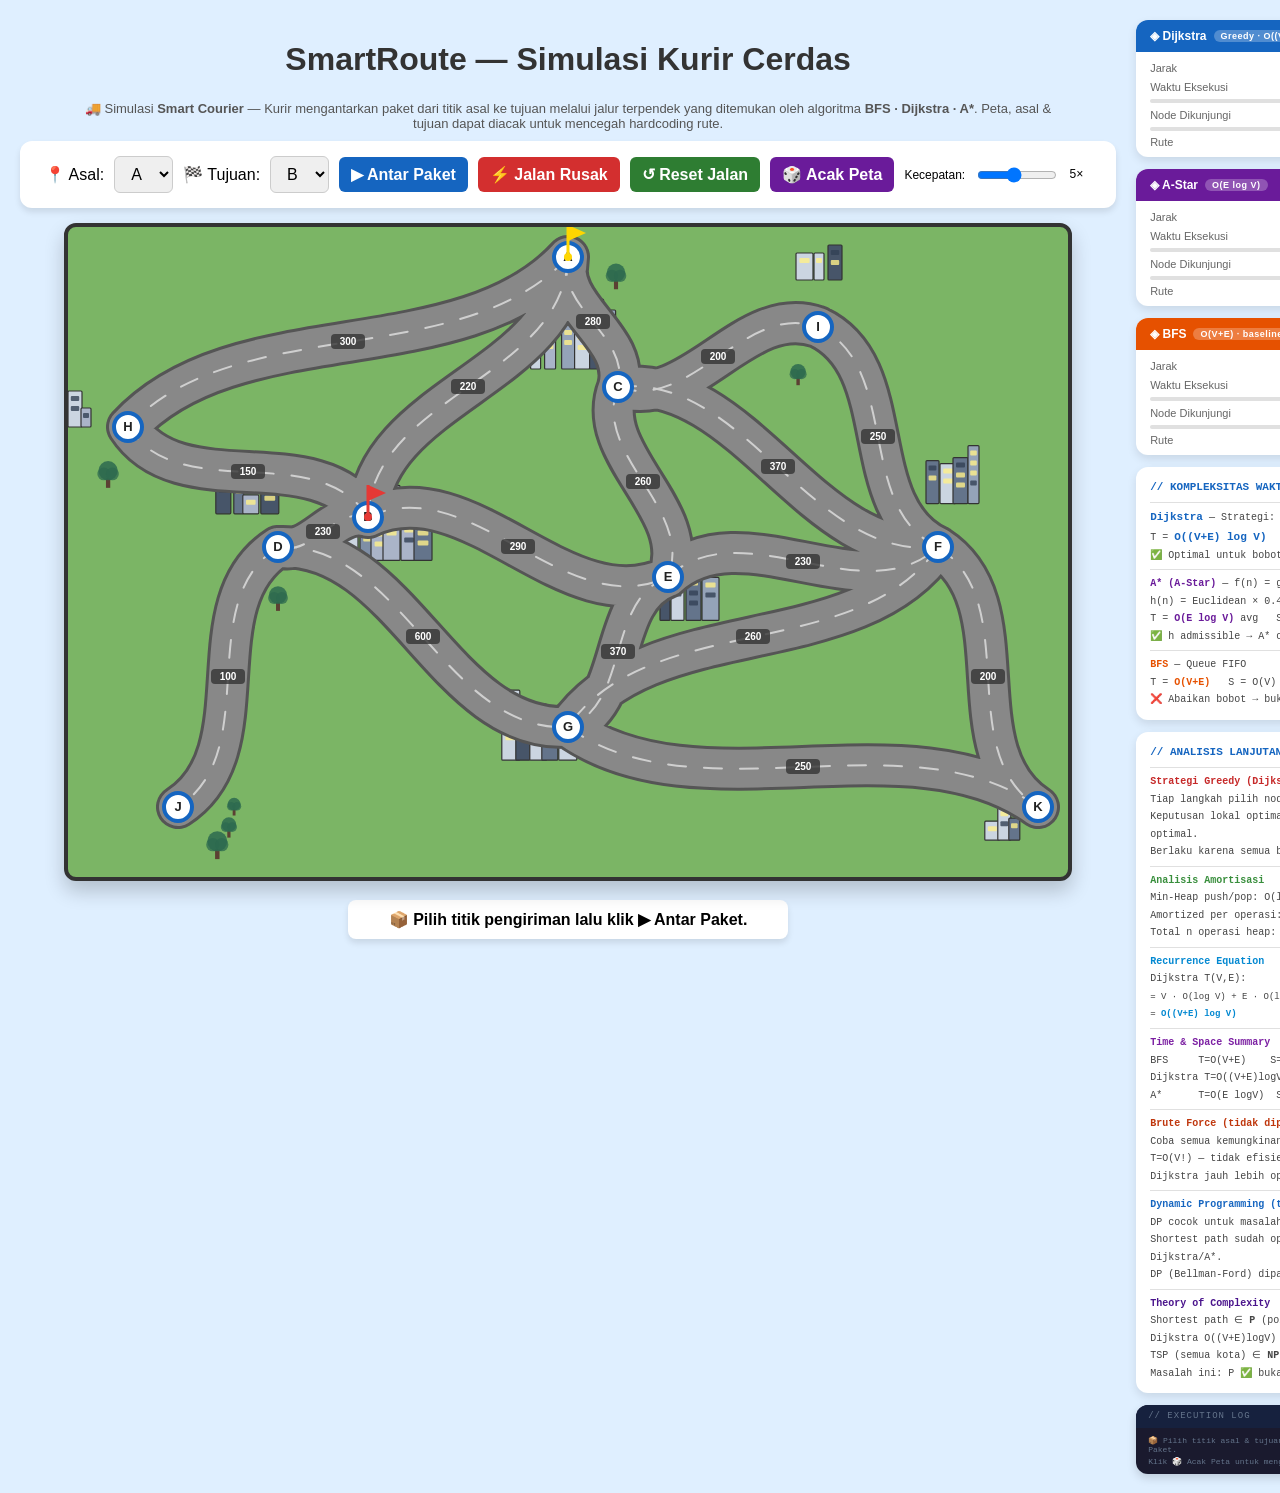
==== commit a0141179: "Final V2" ====
--- a/view/SmartRoute_App.html
+++ b/view/SmartRoute_App.html
@@ -1,1455 +1,2050 @@
 <!DOCTYPE html>
 <html lang="id">
+
 <head>
-  <meta charset="UTF-8"/>
-  <meta name="viewport" content="width=device-width, initial-scale=1.0"/>
-  <title>SmartRoute — Simulasi Rute</title>
-  <style>/* ══════════════════════════════════════════════════════
-   SmartRoute — style.css
-   PAA 2026 · UMRAH · Teknik Informatika
-   ══════════════════════════════════════════════════════ */
-
-/* ── BASE (dari original, dipertahankan) ── */
-body {
-  margin: 0;
-  background: #dfefff;
-  font-family: Arial, sans-serif;
-  display: flex;
-  flex-direction: row;
-  align-items: flex-start;
-  padding: 20px;
-  gap: 20px;
-}
-
-h1 {
-  margin-bottom: 10px;
-  color: #333;
-}
-
-.panel {
-  margin-bottom: 15px;
-  display: flex;
-  gap: 10px;
-  align-items: center;
-  flex-wrap: wrap;
-  background: white;
-  padding: 15px 25px;
-  border-radius: 12px;
-  box-shadow: 0 4px 6px rgba(0,0,0,0.1);
-}
-
-select, button {
-  padding: 8px 12px;
-  font-size: 16px;
-  border-radius: 6px;
-  border: 1px solid #ccc;
-}
-
-button {
-  cursor: pointer;
-  background-color: #1565c0;
-  color: white;
-  font-weight: bold;
-  border: none;
-  transition: background 0.2s;
-}
-button:hover        { background-color: #0d47a1; }
-button:disabled     { opacity: .5; cursor: not-allowed; }
-
-.danger-btn         { background: #d32f2f; }
-.danger-btn:hover   { background: #9a0007; }
-.reset-btn          { background: #2e7d32; }
-.reset-btn:hover    { background: #1b5e20; }
-.random-btn         { background: #6a1b9a; }
-.random-btn:hover   { background: #4a148c; }
-
-/* ── MAP SVG (dari original, dipertahankan) ── */
-svg#map {
-  background: #7bb565;        /* hijau natural seperti original */
-  border: 4px solid #333;
-  border-radius: 12px;
-  box-shadow: 0px 10px 20px rgba(0,0,0,0.2);
-  flex-shrink: 0;
-}
-
-/* ── NODE (dari original) ── */
-.node {
-  fill: #fff;
-  stroke: #1565c0;
-  stroke-width: 4;
-}
-
-.label-text {
-  font-size: 13px;
-  font-weight: bold;
-  fill: #222;
-  text-anchor: middle;
-  dominant-baseline: middle;
-  pointer-events: none;
-}
-
-/* ── CAR WHEEL SPIN (dari original, dipertahankan) ── */
-.wheel { transform-origin: 0px 0px; }
-.spin .wheel { animation: spinning 0.5s linear infinite; }
-
-@keyframes spinning {
-  from { transform: rotate(0deg); }
-  to   { transform: rotate(360deg); }
-}
-
-/* ── NODE POP ANIMATION (dari original, dipertahankan) ── */
-@keyframes nodePop {
-  0%   { opacity: 0; transform: scale(0); }
-  70%  { transform: scale(1.3); }
-  100% { opacity: 1; transform: scale(1); }
-}
-.node-anim {
-  animation: nodePop 0.35s ease forwards;
-  transform-box: fill-box;
-  transform-origin: center;
-}
-
-/* ── RESULT BOX (dari original) ── */
-#result {
-  margin-top: 15px;
-  font-size: 16px;
-  font-weight: bold;
-  background: white;
-  padding: 10px 20px;
-  border-radius: 8px;
-  box-shadow: 0px 4px 6px rgba(0,0,0,0.1);
-  text-align: center;
-  min-width: 400px;
-}
-
-/* ── BROKEN ROAD (dari original) ── */
-.broken-road {
-  stroke: #ff0000 !important;
-  stroke-width: 12;
-  stroke-dasharray: 12 12;
-  fill: none;
-  stroke-linecap: round;
-}
-
-/* ── WEIGHT LABEL (dari original) ── */
-.weight-label {
-  font-size: 10px;
-  font-weight: bold;
-  fill: #fff;
-  text-anchor: middle;
-  dominant-baseline: middle;
-  pointer-events: none;
-}
-
-/* ════════════════════════════════════════════════════════
-   IMPROVEMENT — Panel kanan analisis algoritma
-   (tambahan baru, tidak mengubah kode original)
-   ════════════════════════════════════════════════════════ */
-
-/* Wrapper kiri: SVG + panel atas */
-#left-col {
-  display: flex;
-  flex-direction: column;
-  align-items: center;
-  flex-shrink: 0;
-}
-
-/* Panel kanan keseluruhan */
-#right-panel {
-  display: flex;
-  flex-direction: column;
-  gap: 14px;
-  min-width: 300px;
-  max-width: 340px;
-  align-self: flex-start;
-}
-
-/* Kartu algo */
-.algo-card {
-  background: white;
-  border-radius: 12px;
-  box-shadow: 0 4px 10px rgba(0,0,0,0.1);
-  overflow: hidden;
-}
-.algo-card-head {
-  padding: 9px 16px;
-  font-size: 13px;
-  font-weight: bold;
-  display: flex;
-  align-items: center;
-  gap: 8px;
-}
-.algo-card-head.dijkstra { background: #1565c0; color: white; }
-.algo-card-head.astar    { background: #6a1b9a; color: white; }
-.algo-card-head .badge {
-  background: rgba(255,255,255,0.25);
-  border-radius: 10px;
-  padding: 1px 8px;
-  font-size: 10px;
-  letter-spacing: .5px;
-}
-.algo-card-body { padding: 10px 16px; display: flex; flex-direction: column; gap: 6px; }
-
-.metric-row {
-  display: flex;
-  justify-content: space-between;
-  align-items: center;
-  font-size: 12px;
-}
-.metric-label { color: #666; }
-.metric-val   { font-weight: bold; color: #222; font-family: monospace; font-size: 13px; }
-.metric-bar-wrap { width: 100%; height: 4px; background: #e0e0e0; border-radius: 2px; overflow: hidden; }
-.metric-bar { height: 100%; border-radius: 2px; width: 0%; transition: width 1s ease; }
-.metric-bar.d { background: #1565c0; }
-.metric-bar.a { background: #6a1b9a; }
-
-/* Complexity info box */
-.complexity-box {
-  background: white;
-  border-radius: 12px;
-  box-shadow: 0 4px 10px rgba(0,0,0,0.1);
-  padding: 12px 16px;
-  font-size: 11px;
-  line-height: 1.7;
-  color: #444;
-  font-family: monospace;
-}
-.complexity-box .ctitle { font-weight: bold; color: #1565c0; font-size: 12px; }
-.complexity-box .ctitle.a { color: #6a1b9a; }
-.complexity-box hr { border: none; border-top: 1px solid #e0e0e0; margin: 6px 0; }
-
-/* Comparison table */
-.cmp-table-wrap {
-  background: white;
-  border-radius: 12px;
-  box-shadow: 0 4px 10px rgba(0,0,0,0.1);
-  overflow: hidden;
-  display: none;
-}
-.cmp-table-wrap.show { display: block; }
-.cmp-table-wrap table { width: 100%; border-collapse: collapse; }
-.cmp-table-wrap th {
-  background: #f5f5f5;
-  padding: 6px 10px;
-  font-size: 10px;
-  text-transform: uppercase;
-  letter-spacing: .5px;
-  color: #666;
-  text-align: left;
-  border-bottom: 1px solid #e0e0e0;
-}
-.cmp-table-wrap td {
-  padding: 5px 10px;
-  font-size: 11px;
-  font-family: monospace;
-  border-bottom: 1px solid #f0f0f0;
-  color: #333;
-}
-.cmp-table-wrap tr:last-child td { border-bottom: none; }
-.td-d    { color: #1565c0; font-weight: bold; }
-.td-a    { color: #6a1b9a; font-weight: bold; }
-.td-win  { color: #2e7d32; font-weight: bold; }
-
-/* Winner badge */
-.winner-badge {
-  background: #e8f5e9;
-  border: 2px solid #2e7d32;
-  border-radius: 10px;
-  padding: 8px 14px;
-  text-align: center;
-  display: none;
-}
-.winner-badge.show { display: block; }
-.winner-badge .wt  { font-size: 13px; font-weight: bold; color: #2e7d32; }
-.winner-badge .ws  { font-size: 10px; color: #555; margin-top: 2px; font-family: monospace; }
-
-/* Execution log */
-.log-box {
-  background: #1a1a2e;
-  border-radius: 12px;
-  box-shadow: 0 4px 10px rgba(0,0,0,0.15);
-  overflow: hidden;
-  display: flex;
-  flex-direction: column;
-  max-height: 260px;
-}
-.log-head {
-  padding: 7px 14px;
-  background: #16213e;
-  font-size: 10px;
-  color: #64748b;
-  font-family: monospace;
-  display: flex;
-  justify-content: space-between;
-  letter-spacing: 1px;
-}
-.log-clr { cursor: pointer; color: #64748b; transition: color .2s; }
-.log-clr:hover { color: #ef4444; }
-.log-body {
-  flex: 1;
-  overflow-y: auto;
-  padding: 8px 10px;
-  display: flex;
-  flex-direction: column;
-  gap: 1px;
-  font-family: monospace;
-  font-size: 9px;
-}
-.log-body::-webkit-scrollbar { width: 3px; }
-.log-body::-webkit-scrollbar-thumb { background: #334155; border-radius: 3px; }
-.ll { padding: 1px 4px; border-radius: 2px; }
-.ll.inf  { color: #64748b; }
-.ll.dijk { color: #60a5fa; }
-.ll.astr { color: #c084fc; }
-.ll.ok   { color: #4ade80; background: rgba(74,222,128,.05); }
-.ll.warn { color: #fb923c; }
-.ll.sep  { color: #1e3a5f; margin: 2px 0; }
-
-/* Step counter overlay on SVG */
-#step-ctr {
-  display: none;
-  position: absolute;
-  top: 30px;
-  right: 20px;
-  background: rgba(0,0,0,.75);
-  color: #ffcc00;
-  font-family: monospace;
-  font-size: 11px;
-  padding: 4px 10px;
-  border-radius: 6px;
-  pointer-events: none;
-}
-#svg-wrap { position: relative; }
-</style>
+  <meta charset="UTF-8" />
+  <meta name="viewport" content="width=device-width, initial-scale=1.0" />
+  <title>SmartRoute — Simulasi Kurir Cerdas | PAA 2026 UMRAH</title>
+  <style>
+    /* SmartRoute — style.css | PAA 2026 · UMRAH */
+
+    /* ── BASE ── */
+    body {
+      margin: 0;
+      background: #dfefff;
+      font-family: Arial, sans-serif;
+      display: flex;
+      flex-direction: row;
+      align-items: flex-start;
+      padding: 20px;
+      gap: 20px;
+    }
+
+    h1 {
+      margin-bottom: 10px;
+      color: #333;
+    }
+
+    .panel {
+      margin-bottom: 15px;
+      display: flex;
+      gap: 10px;
+      align-items: center;
+      flex-wrap: wrap;
+      background: white;
+      padding: 15px 25px;
+      border-radius: 12px;
+      box-shadow: 0 4px 6px rgba(0, 0, 0, 0.1);
+    }
+
+    select,
+    button {
+      padding: 8px 12px;
+      font-size: 16px;
+      border-radius: 6px;
+      border: 1px solid #ccc;
+    }
+
+    button {
+      cursor: pointer;
+      background-color: #1565c0;
+      color: white;
+      font-weight: bold;
+      border: none;
+      transition: background 0.2s;
+    }
+
+    button:hover {
+      background-color: #0d47a1;
+    }
+
+    button:disabled {
+      opacity: .5;
+      cursor: not-allowed;
+    }
+
+    .danger-btn {
+      background: #d32f2f;
+    }
+
+    .danger-btn:hover {
+      background: #9a0007;
+    }
+
+    .reset-btn {
+      background: #2e7d32;
+    }
+
+    .reset-btn:hover {
+      background: #1b5e20;
+    }
+
+    .random-btn {
+      background: #6a1b9a;
+    }
+
+    .random-btn:hover {
+      background: #4a148c;
+    }
+
+    /* ── MAP ── */
+    svg#map {
+      background: #7bb565;
+      border: 4px solid #333;
+      border-radius: 12px;
+      box-shadow: 0px 10px 20px rgba(0, 0, 0, 0.2);
+      flex-shrink: 0;
+    }
+
+    .node {
+      fill: #fff;
+      stroke: #1565c0;
+      stroke-width: 4;
+    }
+
+    .label-text {
+      font-size: 13px;
+      font-weight: bold;
+      fill: #222;
+      text-anchor: middle;
+      dominant-baseline: middle;
+      pointer-events: none;
+    }
+
+    .weight-label {
+      font-size: 10px;
+      font-weight: bold;
+      fill: #fff;
+      text-anchor: middle;
+      dominant-baseline: middle;
+      pointer-events: none;
+    }
+
+    .broken-road {
+      stroke: #ff0000 !important;
+      stroke-width: 12;
+      stroke-dasharray: 12 12;
+      fill: none;
+      stroke-linecap: round;
+    }
+
+    /* ── CAR WHEELS — hanya roda yang spin, BUKAN body ── */
+    /* wheel-spin di-toggle via JS classList saat moveCar saja */
+    .wheel-inner {
+      transform-origin: 0px 0px;
+    }
+
+    .wheel-spin {
+      animation: spinning 0.4s linear infinite;
+    }
+
+    @keyframes spinning {
+      from {
+        transform: rotate(0deg);
+      }
+
+      to {
+        transform: rotate(360deg);
+      }
+    }
+
+    /* ── NODE ANIMATIONS ── */
+    @keyframes nodePop {
+      0% {
+        opacity: 0;
+        transform: scale(0);
+      }
+
+      70% {
+        transform: scale(1.3);
+      }
+
+      100% {
+        opacity: 1;
+        transform: scale(1);
+      }
+    }
+
+    .node-anim {
+      animation: nodePop 0.35s ease forwards;
+      transform-box: fill-box;
+      transform-origin: center;
+    }
+
+    /* ── RESULT BOX ── */
+    #result {
+      margin-top: 15px;
+      font-size: 16px;
+      font-weight: bold;
+      background: white;
+      padding: 10px 20px;
+      border-radius: 8px;
+      box-shadow: 0px 4px 6px rgba(0, 0, 0, 0.1);
+      text-align: center;
+      min-width: 400px;
+    }
+
+    /* ── STEP COUNTER overlay di atas SVG ── */
+    #svg-wrap {
+      position: relative;
+    }
+
+    #step-ctr {
+      display: none;
+      position: absolute;
+      top: 14px;
+      right: 18px;
+      background: rgba(0, 0, 0, .72);
+      color: #ffcc00;
+      font-family: monospace;
+      font-size: 11px;
+      padding: 4px 12px;
+      border-radius: 6px;
+      pointer-events: none;
+      z-index: 10;
+    }
+
+    /* ── LEFT COLUMN ── */
+    #left-col {
+      display: flex;
+      flex-direction: column;
+      align-items: center;
+      flex-shrink: 0;
+    }
+
+    /* ══════════════════════════════════════════
+   PANEL KANAN
+   ══════════════════════════════════════════ */
+    #right-panel {
+      display: flex;
+      flex-direction: column;
+      gap: 12px;
+      min-width: 305px;
+      max-width: 340px;
+      align-self: flex-start;
+    }
+
+    /* algo cards */
+    .algo-card {
+      background: white;
+      border-radius: 12px;
+      box-shadow: 0 4px 10px rgba(0, 0, 0, 0.1);
+      overflow: hidden;
+    }
+
+    .algo-card.win-card {
+      box-shadow: 0 0 0 3px #2e7d32, 0 4px 10px rgba(0, 0, 0, 0.1);
+    }
+
+    .algo-card-head {
+      padding: 9px 14px;
+      font-size: 12px;
+      font-weight: bold;
+      display: flex;
+      align-items: center;
+      gap: 7px;
+    }
+
+    .algo-card-head.dijkstra {
+      background: #1565c0;
+      color: white;
+    }
+
+    .algo-card-head.astar {
+      background: #6a1b9a;
+      color: white;
+    }
+
+    .algo-card-head.bfs {
+      background: #e65100;
+      color: white;
+    }
+
+    .badge {
+      background: rgba(255, 255, 255, 0.25);
+      border-radius: 10px;
+      padding: 1px 7px;
+      font-size: 9px;
+      letter-spacing: .5px;
+    }
+
+    .algo-card-body {
+      padding: 9px 14px;
+      display: flex;
+      flex-direction: column;
+      gap: 5px;
+    }
+
+    .metric-row {
+      display: flex;
+      justify-content: space-between;
+      align-items: center;
+      font-size: 11px;
+    }
+
+    .metric-label {
+      color: #666;
+    }
+
+    .metric-val {
+      font-weight: bold;
+      color: #222;
+      font-family: monospace;
+      font-size: 12px;
+    }
+
+    .metric-bar-wrap {
+      width: 100%;
+      height: 4px;
+      background: #e0e0e0;
+      border-radius: 2px;
+      overflow: hidden;
+    }
+
+    .metric-bar {
+      height: 100%;
+      border-radius: 2px;
+      width: 0%;
+      transition: width 1s ease;
+    }
+
+    .metric-bar.d {
+      background: #1565c0;
+    }
+
+    .metric-bar.a {
+      background: #6a1b9a;
+    }
+
+    .metric-bar.b {
+      background: #e65100;
+    }
+
+    /* complexity box */
+    .complexity-box {
+      background: white;
+      border-radius: 12px;
+      box-shadow: 0 4px 10px rgba(0, 0, 0, 0.1);
+      padding: 11px 14px;
+      font-size: 10px;
+      line-height: 1.75;
+      color: #444;
+      font-family: monospace;
+    }
+
+    .complexity-box .ct {
+      font-weight: bold;
+      color: #1565c0;
+      font-size: 11px;
+    }
+
+    .complexity-box .ca {
+      font-weight: bold;
+      color: #6a1b9a;
+    }
+
+    .complexity-box .cb {
+      font-weight: bold;
+      color: #e65100;
+    }
+
+    .complexity-box .cg {
+      color: #2e7d32;
+      font-weight: bold;
+    }
+
+    .complexity-box hr {
+      border: none;
+      border-top: 1px solid #e0e0e0;
+      margin: 5px 0;
+    }
+
+    /* comparison table */
+    .cmp-table-wrap {
+      background: white;
+      border-radius: 12px;
+      box-shadow: 0 4px 10px rgba(0, 0, 0, 0.1);
+      overflow: hidden;
+      display: none;
+    }
+
+    .cmp-table-wrap.show {
+      display: block;
+    }
+
+    .cmp-table-wrap table {
+      width: 100%;
+      border-collapse: collapse;
+    }
+
+    .cmp-table-wrap th {
+      background: #f5f5f5;
+      padding: 5px 8px;
+      font-size: 9px;
+      text-transform: uppercase;
+      letter-spacing: .5px;
+      color: #666;
+      text-align: left;
+      border-bottom: 1px solid #e0e0e0;
+    }
+
+    .cmp-table-wrap td {
+      padding: 4px 8px;
+      font-size: 10px;
+      font-family: monospace;
+      border-bottom: 1px solid #f0f0f0;
+      color: #333;
+    }
+
+    .cmp-table-wrap tr:last-child td {
+      border-bottom: none;
+    }
+
+    .td-d {
+      color: #1565c0;
+      font-weight: bold;
+    }
+
+    .td-a {
+      color: #6a1b9a;
+      font-weight: bold;
+    }
+
+    .td-b {
+      color: #e65100;
+      font-weight: bold;
+    }
+
+    .td-win {
+      color: #2e7d32;
+      font-weight: bold;
+    }
+
+    /* winner badge */
+    .winner-badge {
+      background: #e8f5e9;
+      border: 2px solid #2e7d32;
+      border-radius: 10px;
+      padding: 8px 14px;
+      text-align: center;
+      display: none;
+    }
+
+    .winner-badge.show {
+      display: block;
+    }
+
+    .wt {
+      font-size: 12px;
+      font-weight: bold;
+      color: #2e7d32;
+    }
+
+    .ws {
+      font-size: 9px;
+      color: #555;
+      margin-top: 2px;
+      font-family: monospace;
+    }
+
+    /* evaluasi box */
+    #eval-box {
+      background: white;
+      border-radius: 12px;
+      box-shadow: 0 4px 10px rgba(0, 0, 0, 0.1);
+      padding: 11px 14px;
+      display: none;
+    }
+
+    .eval-title {
+      font-size: 12px;
+      font-weight: bold;
+      color: #333;
+      margin-bottom: 8px;
+    }
+
+    .eval-row {
+      display: flex;
+      gap: 8px;
+      align-items: flex-start;
+      font-size: 10px;
+      color: #444;
+      margin-bottom: 6px;
+      padding-bottom: 6px;
+      border-bottom: 1px solid #f0f0f0;
+    }
+
+    .eval-row:last-of-type {
+      border-bottom: none;
+    }
+
+    .eval-algo {
+      flex-shrink: 0;
+      padding: 2px 7px;
+      border-radius: 8px;
+      font-size: 9px;
+      font-weight: bold;
+      color: white;
+      margin-top: 1px;
+    }
+
+    .eval-algo.dijkstra {
+      background: #1565c0;
+    }
+
+    .eval-algo.astar {
+      background: #6a1b9a;
+    }
+
+    .eval-algo.bfs {
+      background: #e65100;
+    }
+
+    .eval-note {
+      font-size: 9px;
+      color: #777;
+      line-height: 1.5;
+    }
+
+    .eval-conclusion {
+      margin-top: 7px;
+      padding: 7px 10px;
+      background: #f1f8e9;
+      border-radius: 8px;
+      font-size: 10px;
+      color: #2e7d32;
+      line-height: 1.5;
+    }
+
+    /* log */
+    .log-box {
+      background: #1a1a2e;
+      border-radius: 12px;
+      box-shadow: 0 4px 10px rgba(0, 0, 0, 0.15);
+      overflow: hidden;
+      display: flex;
+      flex-direction: column;
+      max-height: 220px;
+    }
+
+    .log-head {
+      padding: 6px 12px;
+      background: #16213e;
+      font-size: 9px;
+      color: #64748b;
+      font-family: monospace;
+      display: flex;
+      justify-content: space-between;
+      letter-spacing: 1px;
+    }
+
+    .log-clr {
+      cursor: pointer;
+      color: #64748b;
+      transition: color .2s;
+    }
+
+    .log-clr:hover {
+      color: #ef4444;
+    }
+
+    .log-body {
+      flex: 1;
+      overflow-y: auto;
+      padding: 7px 9px;
+      display: flex;
+      flex-direction: column;
+      gap: 1px;
+      font-family: monospace;
+      font-size: 8px;
+    }
+
+    .log-body::-webkit-scrollbar {
+      width: 3px;
+    }
+
+    .log-body::-webkit-scrollbar-thumb {
+      background: #334155;
+      border-radius: 3px;
+    }
+
+    .ll {
+      padding: 1px 3px;
+      border-radius: 2px;
+    }
+
+    .ll.inf {
+      color: #64748b;
+    }
+
+    .ll.dijk {
+      color: #60a5fa;
+    }
+
+    .ll.astr {
+      color: #c084fc;
+    }
+
+    .ll.bfslog {
+      color: #fb923c;
+    }
+
+    .ll.ok {
+      color: #4ade80;
+      background: rgba(74, 222, 128, .05);
+    }
+
+    .ll.warn {
+      color: #fb923c;
+    }
+
+    .ll.sep {
+      color: #1e3a5f;
+      margin: 2px 0;
+    }
+  </style>
 </head>
+
 <body>
 
-<div id="left-col">
-  <h1>SmartRoute — Simulasi Rute</h1>
-
-  <!-- ── Panel kontrol (dari original, dipertahankan) ── -->
-  <div class="panel">
-    <label>Start:</label>
-    <select id="start"></select>
-    <label>Tujuan:</label>
-    <select id="end"></select>
-    <button id="run-btn" onclick="startSimulation()">Cari Rute Terbaik</button>
-    <button class="danger-btn" onclick="generateBrokenRoads()">Buat Jalan Rusak Acak</button>
-    <button class="reset-btn"  onclick="resetRoads()">Reset Jalan</button>
-    <button class="random-btn" onclick="randomizeMap()">&#127922; Acak Rute Map</button>
-    <label style="font-size:13px;">Kecepatan:</label>
-    <input type="range" id="speed-range" min="1" max="10" value="5"
-      style="width:90px;"
-      oninput="SPEED=+this.value;document.getElementById('speed-val').textContent=this.value+'×'"/>
-    <span id="speed-val" style="font-size:13px;font-family:monospace;min-width:24px;">5×</span>
+  <div id="left-col">
+    <h1>SmartRoute — Simulasi Kurir Cerdas</h1>
+    <p style="margin-bottom:10px;color:#555;font-size:13px;text-align:center;max-width:1000px;">
+      🚚 Simulasi <b>Smart Courier</b> — Kurir mengantarkan paket dari titik asal ke tujuan
+      melalui jalur terpendek yang ditemukan oleh algoritma <b>BFS · Dijkstra · A*</b>.
+      Peta, asal &amp; tujuan dapat diacak untuk mencegah hardcoding rute.
+    </p>
+
+    <!-- Panel kontrol -->
+    <div class="panel">
+      <label>📍 Asal:</label>
+      <select id="start"></select>
+      <label>🏁 Tujuan:</label>
+      <select id="end"></select>
+      <button id="run-btn" onclick="startSimulation()">▶ Antar Paket</button>
+      <button class="danger-btn" onclick="generateBrokenRoads()">⚡ Jalan Rusak</button>
+      <button class="reset-btn" onclick="resetRoads()">↺ Reset Jalan</button>
+      <button class="random-btn" onclick="randomizeMap()">🎲 Acak Peta</button>
+      <label style="font-size:12px;">Kecepatan:</label>
+      <input type="range" id="speed-range" min="1" max="10" value="5" style="width:80px;"
+        oninput="SPEED=+this.value; document.getElementById('speed-val').textContent=this.value+'×'" />
+      <span id="speed-val" style="font-size:12px;font-family:monospace;min-width:22px;">5×</span>
+    </div>
+
+    <!-- SVG Map -->
+    <div id="svg-wrap">
+      <div id="step-ctr"></div>
+
+      <svg id="map" width="1000" height="650">
+
+        <!-- Dekorasi: pohon & gedung (tidak di atas jalan) -->
+        <g id="deco-layer"></g>
+
+        <!-- Lapisan jalan: shadow + aspal + marka -->
+        <path id="road-layer-1" stroke="#555" stroke-width="44" fill="none" stroke-linecap="round"
+          stroke-linejoin="round" />
+        <path id="road-layer-2" stroke="#888" stroke-width="38" fill="none" stroke-linecap="round"
+          stroke-linejoin="round" />
+        <path id="road-layer-3" stroke="white" stroke-width="2" fill="none" stroke-linecap="round"
+          stroke-linejoin="round" stroke-dasharray="18 18" opacity="0.6" />
+
+        <!-- Visited overlays: BFS (oranye), Dijkstra (biru), A* (ungu) -->
+        <g id="visited-bfs-layer"></g>
+        <g id="visited-d-layer"></g>
+        <g id="visited-a-layer"></g>
+
+        <!-- Label nilai step-by-step di atas node (dist= / f= / hop=) -->
+        <g id="node-labels-layer"></g>
+
+        <!-- Jalur hasil algoritma -->
+        <path id="path-bfs" stroke="#f59e0b" stroke-width="5" fill="none" stroke-linecap="round" stroke-linejoin="round"
+          stroke-dasharray="10 6" opacity="0" />
+        <path id="path-dijkstra" stroke="#1565c0" stroke-width="6" fill="none" stroke-linecap="round"
+          stroke-linejoin="round" opacity="0" />
+        <path id="path-astar" stroke="#6a1b9a" stroke-width="6" fill="none" stroke-linecap="round"
+          stroke-linejoin="round" stroke-dasharray="16 8" opacity="0" />
+
+        <!-- Jalan rusak -->
+        <g id="broken-roads-layer"></g>
+
+        <!-- Highlight merah rute aktif mobil -->
+        <path id="highlight-path" stroke="#e53935" stroke-width="6" fill="none" stroke-linecap="round"
+          stroke-linejoin="round" opacity="0" />
+
+        <!-- Bobot edge -->
+        <g id="weight-labels-layer"></g>
+
+        <!-- Node & label -->
+        <g id="nodes-group"></g>
+
+        <!-- Bendera KUNING = source (sesuai RPM) -->
+        <g id="flag-start" opacity="0">
+          <line x1="0" y1="0" x2="0" y2="-32" stroke="#ffd600" stroke-width="3" />
+          <polygon points="0,-32 18,-24 0,-16" fill="#ffd600" />
+          <circle cx="0" cy="0" r="4" fill="#ffd600" />
+        </g>
+
+        <!-- Bendera MERAH = destination (sesuai RPM) -->
+        <g id="flag-end" opacity="0">
+          <line x1="0" y1="0" x2="0" y2="-32" stroke="#e53935" stroke-width="3" />
+          <polygon points="0,-32 18,-24 0,-16" fill="#e53935" />
+          <circle cx="0" cy="0" r="4" fill="#e53935" />
+        </g>
+
+        <!--
+        MOBIL — dipisah menjadi 2 elemen untuk fix muter-muter:
+
+        car-body:
+          - ikut animateMotion + rotate="auto"
+          - hanya bodi, jendela, lampu
+          - TIDAK ada roda (agar tidak konflik dengan wheel spin)
+
+        car-wheels:
+          - TIDAK pakai animateMotion
+          - posisi di-update manual via requestAnimationFrame
+          - roda spin via CSS @keyframes (toggle saat bergerak saja)
+      -->
+
+        <!-- BODI MOBIL -->
+        <g id="car-body" opacity="0">
+          <ellipse cx="0" cy="4" rx="13" ry="5" fill="rgba(0,0,0,0.3)" />
+          <rect x="-14" y="-9" width="28" height="15" fill="#e53935" rx="4" />
+          <rect x="-11" y="-8" width="10" height="8" fill="#b3c8e8" rx="2" opacity="0.85" />
+          <rect x="1" y="-8" width="10" height="8" fill="#b3c8e8" rx="2" opacity="0.85" />
+          <circle cx="-9" cy="-10" r="2" fill="#fff9c4" opacity="0.9" />
+          <circle cx="9" cy="-10" r="2" fill="#fff9c4" opacity="0.9" />
+        </g>
+
+        <!-- RODA MOBIL (posisi manual, spin CSS) -->
+        <g id="car-wheels" opacity="0">
+          <g transform="translate(-7,6)">
+            <circle cx="0" cy="0" r="4.5" fill="#111" />
+            <g class="wheel-inner">
+              <line x1="-3" y1="0" x2="3" y2="0" stroke="white" stroke-width="1.2" />
+              <line x1="0" y1="-3" x2="0" y2="3" stroke="white" stroke-width="1.2" />
+            </g>
+          </g>
+          <g transform="translate(7,6)">
+            <circle cx="0" cy="0" r="4.5" fill="#111" />
+            <g class="wheel-inner">
+              <line x1="-3" y1="0" x2="3" y2="0" stroke="white" stroke-width="1.2" />
+              <line x1="0" y1="-3" x2="0" y2="3" stroke="white" stroke-width="1.2" />
+            </g>
+          </g>
+        </g>
+
+      </svg>
+    </div>
+
+    <!-- Result box -->
+    <div id="result">📦 Pilih titik pengiriman lalu klik <b>▶ Antar Paket</b>.</div>
   </div>
 
-  <!-- ── SVG Map (dari original, dipertahankan + layer baru) ── -->
-  <div id="svg-wrap">
-    <div id="step-ctr"></div>
-    <svg id="map" width="1000" height="650">
-
-      <!-- decorations layer (pohon, gedung) -->
-      <g id="deco-layer"></g>
-
-      <!-- road base layers (dari original, dipertahankan) -->
-      <path id="road-layer-1" stroke="#555"   stroke-width="44" fill="none"
-            stroke-linecap="round" stroke-linejoin="round"/>
-      <path id="road-layer-2" stroke="#888"   stroke-width="38" fill="none"
-            stroke-linecap="round" stroke-linejoin="round"/>
-      <path id="road-layer-3" stroke="white"  stroke-width="2"  fill="none"
-            stroke-linecap="round" stroke-linejoin="round"
-            stroke-dasharray="18 18" opacity="0.6"/>
-
-      <!-- visited overlays — Dijkstra (biru) -->
-      <g id="visited-d-layer"></g>
-      <!-- visited overlays — A* (ungu) -->
-      <g id="visited-a-layer"></g>
-
-      <!-- final paths -->
-      <path id="path-dijkstra" stroke="#1565c0" stroke-width="6" fill="none"
-            stroke-linecap="round" stroke-linejoin="round" opacity="0"/>
-      <path id="path-astar"    stroke="#6a1b9a" stroke-width="6" fill="none"
-            stroke-linecap="round" stroke-linejoin="round"
-            stroke-dasharray="16 8" opacity="0"/>
-
-      <!-- broken roads -->
-      <g id="broken-roads-layer"></g>
-
-      <!-- highlight path — merah (dari original) -->
-      <path id="highlight-path" stroke="#e53935" stroke-width="6" fill="none"
-            stroke-linecap="round" stroke-linejoin="round" opacity="0.85"/>
-
-      <!-- weight labels -->
-      <g id="weight-labels-layer"></g>
-
-      <!-- nodes (dari original, dipertahankan) -->
-      <g id="nodes-group"></g>
-
-      <!-- source flag kuning (sesuai RPM) -->
-      <g id="flag-start" opacity="0">
-        <line x1="0" y1="0" x2="0" y2="-32" stroke="#ffd600" stroke-width="3"/>
-        <polygon points="0,-32 18,-24 0,-16" fill="#ffd600"/>
-        <circle cx="0" cy="0" r="4" fill="#ffd600"/>
-      </g>
-
-      <!-- dest flag merah (sesuai RPM) -->
-      <g id="flag-end" opacity="0">
-        <line x1="0" y1="0" x2="0" y2="-32" stroke="#e53935" stroke-width="3"/>
-        <polygon points="0,-32 18,-24 0,-16" fill="#e53935"/>
-        <circle cx="0" cy="0" r="4" fill="#e53935"/>
-      </g>
-
-      <!-- car (dari original, roda berputar dipertahankan) -->
-      <g id="car" opacity="1">
-        <!-- shadow -->
-        <ellipse cx="0" cy="5" rx="14" ry="6" fill="rgba(0,0,0,0.35)"/>
-        <!-- body -->
-        <rect x="-14" y="-9" width="28" height="15" fill="#e53935" rx="5"/>
-        <!-- windows -->
-        <rect x="-11" y="-8" width="10" height="8" fill="#b3c8e8" rx="2" opacity="0.85"/>
-        <rect x="1"   y="-8" width="10" height="8" fill="#b3c8e8" rx="2" opacity="0.85"/>
-        <!-- headlights -->
-        <circle cx="-9" cy="-10" r="2.5" fill="#fff9c4" opacity="0.9"/>
-        <circle cx="9"  cy="-10" r="2.5" fill="#fff9c4" opacity="0.9"/>
-        <!-- wheels (kelas wheel + spin dari original) -->
-        <circle class="wheel" cx="-8" cy="6" r="5" fill="#222"/>
-        <circle class="wheel" cx="-8" cy="6" r="2" fill="#888"/>
-        <circle class="wheel" cx="8"  cy="6" r="5" fill="#222"/>
-        <circle class="wheel" cx="8"  cy="6" r="2" fill="#888"/>
-      </g>
-
-    </svg>
-  </div><!-- /svg-wrap -->
-
-  <!-- result box (dari original, dipertahankan) -->
-  <div id="result">
-    Pilih titik awal &amp; tujuan, lalu klik <b>Cari Rute Terbaik</b>.
-  </div>
-
-</div><!-- /left-col -->
-
-<!-- ══════════════════════════════════════════════════════════
-     PANEL KANAN — Analisis Algoritma (tambahan baru)
-     ══════════════════════════════════════════════════════════ -->
-<div id="right-panel">
-
-  <!-- Dijkstra card -->
-  <div class="algo-card" id="card-d">
-    <div class="algo-card-head dijkstra">
-      ◈ Dijkstra
-      <span class="badge">O((V+E) log V)</span>
-    </div>
-    <div class="algo-card-body">
-      <div class="metric-row">
-        <span class="metric-label">Jarak Total</span>
-        <span class="metric-val" id="d-dist">—</span>
+  <!-- ══════════════════════════════════════════════════
+     PANEL KANAN
+     ══════════════════════════════════════════════════ -->
+  <div id="right-panel">
+
+    <!-- Dijkstra card -->
+    <div class="algo-card" id="card-d">
+      <div class="algo-card-head dijkstra">
+        ◈ Dijkstra <span class="badge">Greedy · O((V+E) log V)</span>
       </div>
-      <div class="metric-row">
-        <span class="metric-label">Waktu Eksekusi</span>
-        <span class="metric-val" id="d-time">—</span>
-      </div>
-      <div class="metric-bar-wrap">
-        <div class="metric-bar d" id="bar-d-time"></div>
-      </div>
-      <div class="metric-row">
-        <span class="metric-label">Node Dikunjungi</span>
-        <span class="metric-val" id="d-nodes">—</span>
-      </div>
-      <div class="metric-bar-wrap">
-        <div class="metric-bar d" id="bar-d-nodes"></div>
-      </div>
-      <div class="metric-row">
-        <span class="metric-label">Rute</span>
-        <span class="metric-val" id="d-path"
-          style="font-size:10px;max-width:170px;overflow:hidden;text-overflow:ellipsis;white-space:nowrap;">—</span>
+      <div class="algo-card-body">
+        <div class="metric-row">
+          <span class="metric-label">Jarak</span>
+          <span class="metric-val" id="d-dist">—</span>
+        </div>
+        <div class="metric-row">
+          <span class="metric-label">Waktu Eksekusi</span>
+          <span class="metric-val" id="d-time">—</span>
+        </div>
+        <div class="metric-bar-wrap">
+          <div class="metric-bar d" id="bar-d-time"></div>
+        </div>
+        <div class="metric-row">
+          <span class="metric-label">Node Dikunjungi</span>
+          <span class="metric-val" id="d-nodes">—</span>
+        </div>
+        <div class="metric-bar-wrap">
+          <div class="metric-bar d" id="bar-d-nodes"></div>
+        </div>
+        <div class="metric-row">
+          <span class="metric-label">Rute</span>
+          <span class="metric-val" id="d-path"
+            style="font-size:9px;max-width:170px;overflow:hidden;text-overflow:ellipsis;white-space:nowrap;">—</span>
+        </div>
       </div>
     </div>
-  </div>
-
-  <!-- A* card -->
-  <div class="algo-card" id="card-a">
-    <div class="algo-card-head astar">
-      ◈ A-Star &nbsp;<small style="font-size:10px;opacity:.8;">f(n)=g(n)+h(n)</small>
-      <span class="badge">O(E log V)</span>
-    </div>
-    <div class="algo-card-body">
-      <div class="metric-row">
-        <span class="metric-label">Jarak Total</span>
-        <span class="metric-val" id="a-dist">—</span>
+
+    <!-- A* card -->
+    <div class="algo-card" id="card-a">
+      <div class="algo-card-head astar">
+        ◈ A-Star <span class="badge">O(E log V)</span>
       </div>
-      <div class="metric-row">
-        <span class="metric-label">Waktu Eksekusi</span>
-        <span class="metric-val" id="a-time">—</span>
-      </div>
-      <div class="metric-bar-wrap">
-        <div class="metric-bar a" id="bar-a-time"></div>
-      </div>
-      <div class="metric-row">
-        <span class="metric-label">Node Dikunjungi</span>
-        <span class="metric-val" id="a-nodes">—</span>
-      </div>
-      <div class="metric-bar-wrap">
-        <div class="metric-bar a" id="bar-a-nodes"></div>
-      </div>
-      <div class="metric-row">
-        <span class="metric-label">Rute</span>
-        <span class="metric-val" id="a-path"
-          style="font-size:10px;max-width:170px;overflow:hidden;text-overflow:ellipsis;white-space:nowrap;">—</span>
+      <div class="algo-card-body">
+        <div class="metric-row">
+          <span class="metric-label">Jarak</span>
+          <span class="metric-val" id="a-dist">—</span>
+        </div>
+        <div class="metric-row">
+          <span class="metric-label">Waktu Eksekusi</span>
+          <span class="metric-val" id="a-time">—</span>
+        </div>
+        <div class="metric-bar-wrap">
+          <div class="metric-bar a" id="bar-a-time"></div>
+        </div>
+        <div class="metric-row">
+          <span class="metric-label">Node Dikunjungi</span>
+          <span class="metric-val" id="a-nodes">—</span>
+        </div>
+        <div class="metric-bar-wrap">
+          <div class="metric-bar a" id="bar-a-nodes"></div>
+        </div>
+        <div class="metric-row">
+          <span class="metric-label">Rute</span>
+          <span class="metric-val" id="a-path"
+            style="font-size:9px;max-width:170px;overflow:hidden;text-overflow:ellipsis;white-space:nowrap;">—</span>
+        </div>
       </div>
     </div>
-  </div>
-
-  <!-- Complexity info -->
-  <div class="complexity-box">
-    <div class="ctitle">// KOMPLEKSITAS WAKTU</div>
-    <hr/>
-    <b style="color:#1565c0;">Dijkstra</b><br/>
-    Struktur: Min-Heap Binary<br/>
-    T(n) = <b style="color:#1565c0;">O((V+E) log V)</b><br/>
-    S(n) = O(V) — dist[] + prev[]<br/>
-    Garansi: optimal, bobot ≥ 0<br/>
-    <hr/>
-    <b style="color:#6a1b9a;" class="ctitle a">A* (A-Star)</b><br/>
-    f(n) = g(n) + h(n)<br/>
-    g(n) = biaya aktual dari start<br/>
-    h(n) = Euclidean × 0.40<br/>
-    &nbsp;&nbsp;&nbsp;&nbsp;&nbsp;&nbsp;[admissible → tidak overestimate]<br/>
-    T(n) = <b style="color:#6a1b9a;">O(E log V)</b> avg case<br/>
-    S(n) = O(V)<br/>
-    h admissible ⟹ A* <b style="color:#2e7d32;">optimal</b>
-  </div>
-
-  <!-- Comparison table -->
-  <div class="cmp-table-wrap" id="cmp-table">
-    <table>
-      <tr>
-        <th>Metrik</th>
-        <th style="color:#1565c0;">Dijkstra</th>
-        <th style="color:#6a1b9a;">A*</th>
-        <th style="color:#2e7d32;">Lebih Baik</th>
-      </tr>
-      <tbody id="cmp-tbody"></tbody>
-    </table>
-  </div>
-
-  <!-- Winner badge -->
-  <div class="winner-badge" id="winner-badge">
-    <div class="wt" id="winner-title"></div>
-    <div class="ws" id="winner-sub"></div>
-  </div>
-
-  <!-- Execution log -->
-  <div class="log-box">
-    <div class="log-head">
-      <span>// EXECUTION LOG</span>
-      <span class="log-clr" onclick="clearLog()">✕ clear</span>
+
+    <!-- BFS card (baseline) -->
+    <div class="algo-card" id="card-b">
+      <div class="algo-card-head bfs">
+        ◈ BFS <span class="badge">O(V+E) · baseline</span>
+      </div>
+      <div class="algo-card-body">
+        <div class="metric-row">
+          <span class="metric-label">Jarak</span>
+          <span class="metric-val" id="b-dist">—</span>
+        </div>
+        <div class="metric-row">
+          <span class="metric-label">Waktu Eksekusi</span>
+          <span class="metric-val" id="b-time">—</span>
+        </div>
+        <div class="metric-bar-wrap">
+          <div class="metric-bar b" id="bar-b-time"></div>
+        </div>
+        <div class="metric-row">
+          <span class="metric-label">Node Dikunjungi</span>
+          <span class="metric-val" id="b-nodes">—</span>
+        </div>
+        <div class="metric-bar-wrap">
+          <div class="metric-bar b" id="bar-b-nodes"></div>
+        </div>
+        <div class="metric-row">
+          <span class="metric-label">Rute</span>
+          <span class="metric-val" id="b-path"
+            style="font-size:9px;max-width:170px;overflow:hidden;text-overflow:ellipsis;white-space:nowrap;">—</span>
+        </div>
+      </div>
     </div>
-    <div class="log-body" id="log-body">
-      <div class="ll inf">Pilih titik awal &amp; tujuan, lalu klik Cari Rute Terbaik.</div>
-      <div class="ll inf">Klik 🎲 Acak Rute Map untuk mengacak peta, start &amp; end.</div>
+
+    <!-- Complexity info -->
+    <div class="complexity-box">
+      <div class="ct">// KOMPLEKSITAS WAKTU</div>
+      <hr />
+      <span class="ct">Dijkstra</span> — Strategi: <b class="ct">Greedy</b> · Min-Heap<br />
+      T = <b class="ct">O((V+E) log V)</b> &nbsp; S = O(V)<br />
+      ✅ Optimal untuk bobot ≥ 0<br />
+      <hr />
+      <span class="ca">A* (A-Star)</span> — f(n) = g(n) + h(n)<br />
+      h(n) = Euclidean × 0.40 <span class="cg">[admissible]</span><br />
+      T = <b class="ca">O(E log V)</b> avg &nbsp; S = O(V)<br />
+      ✅ h admissible → A* optimal<br />
+      <hr />
+      <span class="cb">BFS</span> — Queue FIFO<br />
+      T = <b class="cb">O(V+E)</b> &nbsp; S = O(V)<br />
+      ❌ Abaikan bobot → bukan terpendek
     </div>
-  </div>
-
-</div><!-- /right-panel -->
-
-<script>// ══════════════════════════════════════════════════════════════
-//  SmartRoute — main.js
-//  PAA 2026 · UMRAH · Teknik Informatika
-//  Algoritma: Dijkstra + A* (A-Star)
-// ══════════════════════════════════════════════════════════════
-
-// ── Default graph & positions (dari original, dipertahankan) ──────────────────
-const defaultGraph = {
-  "A":[{node:"C",weight:280},{node:"B",weight:220},{node:"H",weight:300}],
-  "B":[{node:"A",weight:220},{node:"E",weight:290},{node:"D",weight:230},{node:"H",weight:150}],
-  "C":[{node:"A",weight:280},{node:"E",weight:260},{node:"F",weight:370},{node:"I",weight:200}],
-  "D":[{node:"B",weight:230},{node:"G",weight:600},{node:"J",weight:100}],
-  "E":[{node:"B",weight:290},{node:"C",weight:260},{node:"F",weight:230},{node:"G",weight:370}],
-  "F":[{node:"C",weight:370},{node:"E",weight:230},{node:"G",weight:260},{node:"I",weight:250},{node:"K",weight:200}],
-  "G":[{node:"D",weight:600},{node:"E",weight:370},{node:"F",weight:260},{node:"K",weight:250}],
-  "H":[{node:"A",weight:300},{node:"B",weight:150}],
-  "I":[{node:"C",weight:200},{node:"F",weight:250}],
-  "J":[{node:"D",weight:100}],
-  "K":[{node:"F",weight:200},{node:"G",weight:250}]
-};
-const defaultPositions = {
-  "A":{x:500,y:30},  "B":{x:300,y:290}, "C":{x:550,y:160},
-  "D":{x:210,y:320}, "E":{x:600,y:350}, "F":{x:870,y:320},
-  "G":{x:500,y:500}, "H":{x:60,y:200},  "I":{x:750,y:100},
-  "J":{x:110,y:580}, "K":{x:970,y:580}
-};
-
-let originalGraph = JSON.parse(JSON.stringify(defaultGraph));
-let graph         = JSON.parse(JSON.stringify(defaultGraph));
-let positions     = JSON.parse(JSON.stringify(defaultPositions));
-let brokenRoads   = [];
-
-// ── Selects (dari original, dipertahankan) ────────────────────────────────────
-function populateSelects() {
-  const nodes = Object.keys(positions).sort();
-  const ss = document.getElementById("start");
-  const se = document.getElementById("end");
-  const pS = ss.value, pE = se.value;
-  ss.innerHTML = se.innerHTML = "";
-  nodes.forEach(n => {
-    ss.innerHTML += `<option value="${n}">${n}</option>`;
-    se.innerHTML += `<option value="${n}">${n}</option>`;
-  });
-  if (nodes.includes(pS)) ss.value = pS;
-  const fallback = nodes.find(n => n !== ss.value) || nodes[1] || nodes[0];
-  se.value = (nodes.includes(pE) && pE !== ss.value) ? pE : fallback;
-}
-
-// ── Bezier helpers (dari original, dipertahankan) ─────────────────────────────
-function getCurveParams(p1, p2, n1, n2) {
-  const dx = p2.x - p1.x, dy = p2.y - p1.y;
-  const dist = Math.sqrt(dx*dx + dy*dy);
-  if (dist < 1) return null;
-  const flip = (n1.charCodeAt(0) + n2.charCodeAt(0)) % 2 === 0 ? 1 : -1;
-  const ci = Math.min(dist * 0.22, 70) * flip;
-  const nx = (-dy / dist) * ci, ny = (dx / dist) * ci;
-  return {
-    cx1: p1.x + dx*0.3 + nx, cy1: p1.y + dy*0.3 + ny,
-    cx2: p1.x + dx*0.7 - nx, cy2: p1.y + dy*0.7 - ny
-  };
-}
-
-function getNaturalPath(p1, p2, n1, n2) {
-  const c = getCurveParams(p1, p2, n1, n2);
-  if (!c) return `L ${p2.x} ${p2.y}`;
-  return `C ${c.cx1} ${c.cy1} ${c.cx2} ${c.cy2} ${p2.x} ${p2.y}`;
-}
-
-function bezierPoint(p1, p2, n1, n2, t) {
-  const c = getCurveParams(p1, p2, n1, n2);
-  if (!c) return { x: p1.x + (p2.x - p1.x)*t, y: p1.y + (p2.y - p1.y)*t };
-  const mt = 1 - t;
-  return {
-    x: mt*mt*mt*p1.x + 3*mt*mt*t*c.cx1 + 3*mt*t*t*c.cx2 + t*t*t*p2.x,
-    y: mt*mt*mt*p1.y + 3*mt*mt*t*c.cy1 + 3*mt*t*t*c.cy2 + t*t*t*p2.y
-  };
-}
-
-// ── Segment intersection (dari original, dipertahankan) ───────────────────────
-function segmentsIntersect(ax,ay,bx,by,cx,cy,dx,dy) {
-  const d1x=bx-ax, d1y=by-ay, d2x=dx-cx, d2y=dy-cy;
-  const cross = d1x*d2y - d1y*d2x;
-  if (Math.abs(cross) < 1e-9) return false;
-  const tx = ((cx-ax)*d2y - (cy-ay)*d2x) / cross;
-  const ty = ((cx-ax)*d1y - (cy-ay)*d1x) / cross;
-  const E = 0.04;
-  return tx>E && tx<1-E && ty>E && ty<1-E;
-}
-
-function buildEdgePts(p1, p2, n1, n2, SEGS=8) {
-  const pts = [];
-  for (let i=0; i<=SEGS; i++) pts.push(bezierPoint(p1,p2,n1,n2,i/SEGS));
-  return pts;
-}
-
-function edgeCrosses(existingList, p1, p2, n1, n2) {
-  const newPts = buildEdgePts(p1, p2, n1, n2, 8);
-  for (const {pts, from, to} of existingList) {
-    if (from===n1||from===n2||to===n1||to===n2) continue;
-    for (let i=0; i<newPts.length-1; i++)
-      for (let j=0; j<pts.length-1; j++)
-        if (segmentsIntersect(
-          newPts[i].x,newPts[i].y,newPts[i+1].x,newPts[i+1].y,
-          pts[j].x,  pts[j].y,  pts[j+1].x,  pts[j+1].y
-        )) return true;
-  }
-  return false;
-}
-
-function ptSegDist(px, py, ax, ay, bx, by) {
-  const dx=bx-ax, dy=by-ay, lenSq=dx*dx+dy*dy;
-  if (lenSq < 1) return Math.hypot(px-ax, py-ay);
-  const t = Math.max(0, Math.min(1, ((px-ax)*dx+(py-ay)*dy)/lenSq));
-  return Math.hypot(px-(ax+t*dx), py-(ay+t*dy));
-}
-
-function pointNearEdge(px, py, pts, clearance) {
-  for (let i=0; i<pts.length-1; i++)
-    if (ptSegDist(px,py,pts[i].x,pts[i].y,pts[i+1].x,pts[i+1].y) < clearance) return true;
-  return false;
-}
-
-// ── Decorations (dari original, dipertahankan) ────────────────────────────────
-function rnd(a,b){ return a+Math.random()*(b-a); }
-function ri(a,b){ return Math.floor(rnd(a,b+1)); }
-
-function svgTree(x, y, sc) {
-  sc = sc || 1;
-  return `<g transform="translate(${x.toFixed(1)},${y.toFixed(1)}) scale(${sc.toFixed(2)})">
+
+    <!-- Analisis Amortisasi & Recurrence (materi PAA) -->
+    <div class="complexity-box" id="extra-analysis">
+      <div class="ct">// ANALISIS LANJUTAN</div>
+      <hr />
+      <b style="color:#c62828;">Strategi Greedy (Dijkstra)</b><br />
+      Tiap langkah pilih node dengan dist terkecil.<br />
+      Keputusan lokal optimal → solusi global optimal.<br />
+      Berlaku karena semua bobot ≥ 0 (non-negatif).<br />
+      <hr />
+      <b style="color:#388e3c;">Analisis Amortisasi</b><br />
+      Min-Heap push/pop: O(log n) worst case<br />
+      Amortized per operasi: <b style="color:#388e3c;">O(log n)</b><br />
+      Total n operasi heap: O(n log n)<br />
+      <hr />
+      <b style="color:#0288d1;">Recurrence Equation</b><br />
+      Dijkstra T(V,E):<br />
+      <span style="font-size:9px;font-family:monospace;">
+        = V · O(log V) + E · O(log V)<br />
+        = <b style="color:#0288d1;">O((V+E) log V)</b>
+      </span><br />
+      <hr />
+      <b style="color:#7b1fa2;">Time &amp; Space Summary</b><br />
+      BFS &nbsp;&nbsp;&nbsp; T=O(V+E) &nbsp;&nbsp; S=O(V)<br />
+      Dijkstra T=O((V+E)logV) S=O(V)<br />
+      A* &nbsp;&nbsp;&nbsp;&nbsp; T=O(E logV) &nbsp;S=O(V)<br />
+      <hr />
+      <b style="color:#bf360c;">Brute Force (tidak dipakai)</b><br />
+      Coba semua kemungkinan jalur.<br />
+      T=O(V!) — tidak efisien untuk graf besar.<br />
+      Dijkstra jauh lebih optimal.<br />
+      <hr />
+      <b style="color:#1565c0;">Dynamic Programming (tidak dipakai)</b><br />
+      DP cocok untuk masalah overlapping subproblem.<br />
+      Shortest path sudah optimal dengan Dijkstra/A*.<br />
+      DP (Bellman-Ford) dipakai jika bobot negatif.<br />
+      <hr />
+      <b style="color:#4a148c;">Theory of Complexity</b><br />
+      Shortest path ∈ <b>P</b> (polynomial time).<br />
+      Dijkstra O((V+E)logV) — solvable efisien.<br />
+      TSP (semua kota) ∈ <b>NP-Hard</b> — berbeda.<br />
+      Masalah ini: P ✅ bukan NP-Hard.
+    </div>
+
+    <!-- Tabel perbandingan -->
+    <div class="cmp-table-wrap" id="cmp-table">
+      <table>
+        <tr>
+          <th>Metrik</th>
+          <th style="color:#1565c0;">Dijkstra</th>
+          <th style="color:#6a1b9a;">A*</th>
+          <th style="color:#e65100;">BFS</th>
+          <th style="color:#2e7d32;">Terbaik</th>
+        </tr>
+        <tbody id="cmp-tbody"></tbody>
+      </table>
+    </div>
+
+    <!-- Winner badge -->
+    <div class="winner-badge" id="winner-badge">
+      <div class="wt" id="winner-title"></div>
+      <div class="ws" id="winner-sub"></div>
+    </div>
+
+    <!-- Evaluasi algoritma -->
+    <div id="eval-box"></div>
+
+    <!-- Execution log -->
+    <div class="log-box">
+      <div class="log-head">
+        <span>// EXECUTION LOG</span>
+        <span class="log-clr" onclick="clearLog()">✕ clear</span>
+      </div>
+      <div class="log-body" id="log-body">
+        <div class="ll inf">📦 Pilih titik asal &amp; tujuan pengiriman → klik ▶ Antar Paket.</div>
+        <div class="ll inf">Klik 🎲 Acak Peta untuk mengacak peta, start &amp; end.</div>
+      </div>
+    </div>
+
+  </div><!-- /right-panel -->
+
+  <script>// ══════════════════════════════════════════════════════════════
+    //  SmartRoute — Simulasi Kurir Cerdas
+    //  PAA 2026 · UMRAH · Teknik Informatika
+    //  Algoritma Pencarian Rute: BFS (baseline) + Dijkstra + A* (A-Star)
+    //  Konteks: Kurir mengantarkan paket dari titik asal ke tujuan
+    //           melalui jalur jalan terpendek yang ditemukan algoritma
+    // ══════════════════════════════════════════════════════════════
+
+    // ── Default Data ──────────────────────────────────────────────
+    const defaultGraph = {
+      "A": [{ node: "C", weight: 280 }, { node: "B", weight: 220 }, { node: "H", weight: 300 }],
+      "B": [{ node: "A", weight: 220 }, { node: "E", weight: 290 }, { node: "D", weight: 230 }, { node: "H", weight: 150 }],
+      "C": [{ node: "A", weight: 280 }, { node: "E", weight: 260 }, { node: "F", weight: 370 }, { node: "I", weight: 200 }],
+      "D": [{ node: "B", weight: 230 }, { node: "G", weight: 600 }, { node: "J", weight: 100 }],
+      "E": [{ node: "B", weight: 290 }, { node: "C", weight: 260 }, { node: "F", weight: 230 }, { node: "G", weight: 370 }],
+      "F": [{ node: "C", weight: 370 }, { node: "E", weight: 230 }, { node: "G", weight: 260 }, { node: "I", weight: 250 }, { node: "K", weight: 200 }],
+      "G": [{ node: "D", weight: 600 }, { node: "E", weight: 370 }, { node: "F", weight: 260 }, { node: "K", weight: 250 }],
+      "H": [{ node: "A", weight: 300 }, { node: "B", weight: 150 }],
+      "I": [{ node: "C", weight: 200 }, { node: "F", weight: 250 }],
+      "J": [{ node: "D", weight: 100 }],
+      "K": [{ node: "F", weight: 200 }, { node: "G", weight: 250 }]
+    };
+    const defaultPositions = {
+      "A": { x: 500, y: 30 }, "B": { x: 300, y: 290 }, "C": { x: 550, y: 160 },
+      "D": { x: 210, y: 320 }, "E": { x: 600, y: 350 }, "F": { x: 870, y: 320 },
+      "G": { x: 500, y: 500 }, "H": { x: 60, y: 200 }, "I": { x: 750, y: 100 },
+      "J": { x: 110, y: 580 }, "K": { x: 970, y: 580 }
+    };
+
+    let originalGraph = JSON.parse(JSON.stringify(defaultGraph));
+    let graph = JSON.parse(JSON.stringify(defaultGraph));
+    let positions = JSON.parse(JSON.stringify(defaultPositions));
+    let brokenRoads = [];
+    let SPEED = 5;
+    let simRunning = false;
+
+    // ── Populate selects ──────────────────────────────────────────
+    function populateSelects() {
+      const nodes = Object.keys(positions).sort();
+      ["start", "end"].forEach(id => {
+        const sel = document.getElementById(id);
+        const prev = sel.value;
+        sel.innerHTML = "";
+        nodes.forEach(n => sel.innerHTML += `<option value="${n}">${n}</option>`);
+        if (nodes.includes(prev)) sel.value = prev;
+      });
+      const s = document.getElementById("start");
+      const e = document.getElementById("end");
+      if (s.value === e.value) {
+        const fb = nodes.find(n => n !== s.value);
+        if (fb) e.value = fb;
+      }
+    }
+
+    // ── Bezier helpers (dari original) ───────────────────────────
+    function getCurveParams(p1, p2, n1, n2) {
+      const dx = p2.x - p1.x, dy = p2.y - p1.y;
+      const dist = Math.hypot(dx, dy);
+      if (dist < 1) return null;
+      const flip = (n1.charCodeAt(0) + n2.charCodeAt(0)) % 2 === 0 ? 1 : -1;
+      const ci = Math.min(dist * 0.22, 70) * flip;
+      const nx = (-dy / dist) * ci, ny = (dx / dist) * ci;
+      return {
+        cx1: p1.x + dx * 0.3 + nx, cy1: p1.y + dy * 0.3 + ny,
+        cx2: p1.x + dx * 0.7 - nx, cy2: p1.y + dy * 0.7 - ny
+      };
+    }
+
+    function getNaturalPath(p1, p2, n1, n2) {
+      const c = getCurveParams(p1, p2, n1, n2);
+      if (!c) return `L ${p2.x} ${p2.y}`;
+      return `C ${c.cx1} ${c.cy1} ${c.cx2} ${c.cy2} ${p2.x} ${p2.y}`;
+    }
+
+    function bezierPoint(p1, p2, n1, n2, t) {
+      const c = getCurveParams(p1, p2, n1, n2);
+      if (!c) return { x: p1.x + (p2.x - p1.x) * t, y: p1.y + (p2.y - p1.y) * t };
+      const mt = 1 - t;
+      return {
+        x: mt * mt * mt * p1.x + 3 * mt * mt * t * c.cx1 + 3 * mt * t * t * c.cx2 + t * t * t * p2.x,
+        y: mt * mt * mt * p1.y + 3 * mt * mt * t * c.cy1 + 3 * mt * t * t * c.cy2 + t * t * t * p2.y
+      };
+    }
+
+    // ── Anti-crossing (dari original) ────────────────────────────
+    function segmentsIntersect(ax, ay, bx, by, cx, cy, dx, dy) {
+      const d1x = bx - ax, d1y = by - ay, d2x = dx - cx, d2y = dy - cy;
+      const cross = d1x * d2y - d1y * d2x;
+      if (Math.abs(cross) < 1e-9) return false;
+      const tx = ((cx - ax) * d2y - (cy - ay) * d2x) / cross;
+      const ty = ((cx - ax) * d1y - (cy - ay) * d1x) / cross;
+      const E = 0.04;
+      return tx > E && tx < 1 - E && ty > E && ty < 1 - E;
+    }
+
+    function buildEdgePts(p1, p2, n1, n2, S = 8) {
+      const pts = [];
+      for (let i = 0; i <= S; i++) pts.push(bezierPoint(p1, p2, n1, n2, i / S));
+      return pts;
+    }
+
+    function edgeCrosses(list, p1, p2, n1, n2) {
+      const np = buildEdgePts(p1, p2, n1, n2, 8);
+      for (const { pts, from, to } of list) {
+        if (from === n1 || from === n2 || to === n1 || to === n2) continue;
+        for (let i = 0; i < np.length - 1; i++)
+          for (let j = 0; j < pts.length - 1; j++)
+            if (segmentsIntersect(
+              np[i].x, np[i].y, np[i + 1].x, np[i + 1].y,
+              pts[j].x, pts[j].y, pts[j + 1].x, pts[j + 1].y
+            )) return true;
+      }
+      return false;
+    }
+
+    function ptSegDist(px, py, ax, ay, bx, by) {
+      const dx = bx - ax, dy = by - ay, l = dx * dx + dy * dy;
+      if (l < 1) return Math.hypot(px - ax, py - ay);
+      const t = Math.max(0, Math.min(1, ((px - ax) * dx + (py - ay) * dy) / l));
+      return Math.hypot(px - (ax + t * dx), py - (ay + t * dy));
+    }
+
+    function pointNearEdge(px, py, pts, clearance) {
+      for (let i = 0; i < pts.length - 1; i++)
+        if (ptSegDist(px, py, pts[i].x, pts[i].y, pts[i + 1].x, pts[i + 1].y) < clearance)
+          return true;
+      return false;
+    }
+
+    // ── Decorations ───────────────────────────────────────────────
+    function rnd(a, b) { return a + Math.random() * (b - a); }
+    function ri(a, b) { return Math.floor(rnd(a, b + 1)); }
+
+    function svgTree(x, y, sc) {
+      sc = sc || 1;
+      return `<g transform="translate(${x.toFixed(1)},${y.toFixed(1)}) scale(${sc.toFixed(2)})">
     <rect x="-2" y="3" width="4" height="9" fill="#5c4033"/>
     <circle cx="0" cy="-4" r="9" fill="#2d6a4f" opacity="0.85"/>
     <circle cx="-4" cy="-1" r="6" fill="#2d6a4f" opacity="0.75"/>
     <circle cx="4"  cy="-1" r="6" fill="#2d6a4f" opacity="0.75"/>
   </g>`;
-}
-
-function svgMountain(x, y, sc) {
-  sc = sc || 1;
-  return `<g transform="translate(${x.toFixed(1)},${y.toFixed(1)}) scale(${sc.toFixed(2)})">
-    <path d="M -30 20 L 0 -25 L 30 20 Z"  fill="#4d7c3d" stroke="#333" stroke-width="1.5"/>
-    <path d="M -15 20 L 18 -18 L 50 20 Z" fill="#5b8f49" stroke="#333" stroke-width="1.5"/>
-    <path d="M 0 -10 L 8 -25 L 16 -10 Z"  fill="white"  opacity="0.6"/>
-  </g>`;
-}
-
-function svgBuildings(cx, cy, count, tall) {
-  const BCOLORS = ["#94a3b8","#64748b","#cbd5e1","#aab4c8","#7f8fa6","#475569"];
-  let h = "";
-  for (let i=0; i<count; i++) {
-    const bw = ri(10,18);
-    const bh = tall ? ri(40,75) : ri(18,40);
-    const bx = cx - (count*14)/2 + i*14 + ri(-3,3);
-    const by = cy - bh;
-    const col = BCOLORS[ri(0,BCOLORS.length-1)];
-    h += `<rect x="${bx.toFixed(1)}" y="${by.toFixed(1)}" width="${bw}" height="${bh}"
-               fill="${col}" stroke="#333" stroke-width="1.2" rx="1"/>`;
-    const rows = Math.max(1, Math.floor(bh/11)-1);
-    for (let r=0; r<rows; r++) {
-      const wx = bx + bw*0.2;
-      const wy = by + 5 + r*10;
-      const lit = Math.random()>0.25;
-      h += `<rect x="${wx.toFixed(1)}" y="${wy.toFixed(1)}" width="${(bw*0.6).toFixed(1)}" height="5"
-                  fill="${lit?'#fef08a':'#334155'}" opacity="0.8" rx="1"/>`;
-    }
-  }
-  return h;
-}
-
-function drawDecorations(allEdgePts) {
-  const layer = document.getElementById("deco-layer");
-  layer.innerHTML = "";
-  const NODE_RADIUS = 14;
-  const SLOT_R      = NODE_RADIUS + 28;
-  const ROAD_CLEAR  = 28;
-  const SLOTS       = 16;
-  let html = "";
-  for (const name in positions) {
-    const p = positions[name];
-    const degree = (originalGraph[name] || []).length;
-    const freeAngles = [];
-    for (let i=0; i<SLOTS; i++) {
-      const ang = (i / SLOTS) * Math.PI * 2;
-      const tx  = p.x + Math.cos(ang) * SLOT_R;
-      const ty  = p.y + Math.sin(ang) * SLOT_R;
-      let clear = true;
-      for (const {pts} of allEdgePts) {
-        if (pointNearEdge(tx, ty, pts, ROAD_CLEAR)) { clear = false; break; }
-      }
-      if (clear) freeAngles.push(ang);
-    }
-    if (freeAngles.length === 0) continue;
-    const groups = [];
-    let cur = [freeAngles[0]];
-    for (let i=1; i<freeAngles.length; i++) {
-      if (freeAngles[i] - freeAngles[i-1] < (Math.PI*2/SLOTS)*2.1) cur.push(freeAngles[i]);
-      else { groups.push(cur); cur=[freeAngles[i]]; }
-    }
-    groups.push(cur);
-    const bigGroup = groups.sort((a,b)=>b.length-a.length)[0];
-    const midAng   = bigGroup[Math.floor(bigGroup.length/2)];
-    const dx = Math.cos(midAng), dy = Math.sin(midAng);
-    if (degree >= 4) {
-      html += svgBuildings(p.x + dx*(SLOT_R+5), p.y + dy*(SLOT_R+5), ri(4,6), true);
-      if (bigGroup.length >= 4) {
-        const angOff = bigGroup.length > 6 ? midAng + 0.4 : midAng;
-        html += svgMountain(p.x + Math.cos(angOff)*(SLOT_R+38), p.y + Math.sin(angOff)*(SLOT_R+38), 0.7);
-      }
-    } else if (degree >= 2) {
-      html += svgBuildings(p.x + dx*(SLOT_R+5), p.y + dy*(SLOT_R+5), ri(2,4), false);
-      if (bigGroup.length >= 3) {
-        const ang2 = bigGroup[1];
-        html += svgTree(p.x + Math.cos(ang2)*(SLOT_R+10), p.y + Math.sin(ang2)*(SLOT_R+10), rnd(0.7,1.1));
-      }
-    } else {
-      for (let k=0; k<Math.min(bigGroup.length, 3); k++) {
-        const a  = bigGroup[k];
-        const tr = SLOT_R + rnd(5,18);
-        html += svgTree(p.x + Math.cos(a)*tr, p.y + Math.sin(a)*tr, rnd(0.7,1.2));
-      }
-    }
-  }
-  layer.innerHTML = html;
-}
-
-// ── Draw map (dari original, dipertahankan) ───────────────────────────────────
-function buildAllEdgePts() {
-  const list = [];
-  const drawn = new Set();
-  for (let u in graph) {
-    for (let e of graph[u]) {
-      const pair = [u, e.node].sort().join("-");
-      if (!drawn.has(pair)) {
-        drawn.add(pair);
-        list.push({
-          pts:  buildEdgePts(positions[u], positions[e.node], u, e.node, 10),
-          from: u, to: e.node
+    }
+
+    function svgBuildings(cx, cy, cnt, tall) {
+      const C = ["#94a3b8", "#64748b", "#cbd5e1", "#aab4c8", "#7f8fa6", "#475569"];
+      let h = "";
+      for (let i = 0; i < cnt; i++) {
+        const bw = ri(10, 18), bh = tall ? ri(40, 75) : ri(18, 40);
+        const bx = cx - (cnt * 14) / 2 + i * 14 + ri(-3, 3), by = cy - bh;
+        h += `<rect x="${bx.toFixed(1)}" y="${by.toFixed(1)}" width="${bw}" height="${bh}"
+      fill="${C[ri(0, C.length - 1)]}" stroke="#333" stroke-width="1.2" rx="1"/>`;
+        const rows = Math.max(1, Math.floor(bh / 11) - 1);
+        for (let r = 0; r < rows; r++) {
+          const lit = Math.random() > 0.25;
+          h += `<rect x="${(bx + bw * 0.2).toFixed(1)}" y="${(by + 5 + r * 10).toFixed(1)}"
+        width="${(bw * 0.6).toFixed(1)}" height="5"
+        fill="${lit ? '#fef08a' : '#334155'}" opacity="0.8" rx="1"/>`;
+        }
+      }
+      return h;
+    }
+
+    function drawDecorations(allEdgePts) {
+      const layer = document.getElementById("deco-layer");
+      layer.innerHTML = "";
+      const SLOT_R = 42, ROAD_CLEAR = 28, SLOTS = 16;
+      let html = "";
+      for (const name in positions) {
+        const p = positions[name], deg = (originalGraph[name] || []).length, fa = [];
+        for (let i = 0; i < SLOTS; i++) {
+          const a = (i / SLOTS) * Math.PI * 2;
+          const tx = p.x + Math.cos(a) * SLOT_R, ty = p.y + Math.sin(a) * SLOT_R;
+          let clear = true;
+          for (const { pts } of allEdgePts)
+            if (pointNearEdge(tx, ty, pts, ROAD_CLEAR)) { clear = false; break; }
+          if (clear) fa.push(a);
+        }
+        if (!fa.length) continue;
+        const mid = fa[Math.floor(fa.length / 2)];
+        const dx = Math.cos(mid), dy = Math.sin(mid);
+        if (deg >= 4)
+          html += svgBuildings(p.x + dx * (SLOT_R + 5), p.y + dy * (SLOT_R + 5), ri(4, 6), true);
+        else if (deg >= 2) {
+          html += svgBuildings(p.x + dx * (SLOT_R + 5), p.y + dy * (SLOT_R + 5), ri(2, 4), false);
+          if (fa.length >= 3)
+            html += svgTree(p.x + Math.cos(fa[1]) * (SLOT_R + 10), p.y + Math.sin(fa[1]) * (SLOT_R + 10), rnd(0.7, 1.1));
+        } else {
+          fa.slice(0, 3).forEach(a =>
+            html += svgTree(p.x + Math.cos(a) * (SLOT_R + rnd(5, 18)), p.y + Math.sin(a) * (SLOT_R + rnd(5, 18)), rnd(0.7, 1.2))
+          );
+        }
+      }
+      layer.innerHTML = html;
+    }
+
+    // ── Draw Map ──────────────────────────────────────────────────
+    function buildAllEdgePts() {
+      const list = [], drawn = new Set();
+      for (const u in graph) {
+        for (const e of graph[u]) {
+          const pair = [u, e.node].sort().join("-");
+          if (!drawn.has(pair)) {
+            drawn.add(pair);
+            list.push({
+              pts: buildEdgePts(positions[u], positions[e.node], u, e.node, 10),
+              from: u, to: e.node
+            });
+          }
+        }
+      }
+      return list;
+    }
+
+    function drawMap(animate, edgePtList) {
+      const edgeList = edgePtList || buildAllEdgePts();
+      let baseD = "";
+      for (const { from, to } of edgeList)
+        baseD += `M ${positions[from].x} ${positions[from].y} ${getNaturalPath(positions[from], positions[to], from, to)} `;
+
+      ["road-layer-1", "road-layer-2", "road-layer-3"]
+        .forEach(id => document.getElementById(id).setAttribute("d", baseD));
+
+      const ng = document.getElementById("nodes-group");
+      ng.innerHTML = "";
+      for (const name in positions) {
+        const p = positions[name];
+        ng.innerHTML += `
+      <circle class="${animate ? 'node node-anim' : 'node'}" id="nc-${name}" cx="${p.x}" cy="${p.y}" r="14"/>
+      <text class="label-text" x="${p.x}" y="${p.y + 1}">${name}</text>`;
+      }
+
+      drawWeightLabels();
+      drawDecorations(edgeList);
+      resetSimVisuals();
+      updateFlags();
+      brokenRoads = [];
+    }
+
+    function drawWeightLabels() {
+      const layer = document.getElementById("weight-labels-layer");
+      layer.innerHTML = "";
+      const drawn = new Set();
+      for (const u in originalGraph) {
+        for (const e of originalGraph[u]) {
+          const pair = [u, e.node].sort().join("-");
+          if (!drawn.has(pair)) {
+            drawn.add(pair);
+            const mid = bezierPoint(positions[u], positions[e.node], u, e.node, 0.5);
+            layer.innerHTML += `
+          <rect x="${(mid.x - 17).toFixed(1)}" y="${(mid.y - 8).toFixed(1)}" width="34" height="15" rx="4" fill="#333" opacity="0.78"/>
+          <text class="weight-label" x="${mid.x.toFixed(1)}" y="${(mid.y + 0.5).toFixed(1)}">${e.weight}</text>`;
+          }
+        }
+      }
+    }
+
+    function resetSimVisuals() {
+      ["visited-d-layer", "visited-a-layer", "visited-bfs-layer",
+        "node-labels-layer", "broken-roads-layer"]
+        .forEach(id => document.getElementById(id).innerHTML = "");
+
+      ["path-dijkstra", "path-astar", "path-bfs", "highlight-path"]
+        .forEach(id => {
+          document.getElementById(id).setAttribute("d", "");
+          document.getElementById(id).setAttribute("opacity", "0");
         });
-      }
-    }
-  }
-  return list;
-}
-
-function drawMap(animate, edgePtList) {
-  const edgeList = edgePtList || buildAllEdgePts();
-  let baseD = "";
-  for (const {pts, from, to} of edgeList)
-    baseD += `M ${positions[from].x} ${positions[from].y} ${getNaturalPath(positions[from], positions[to], from, to)} `;
-
-  document.getElementById("road-layer-1").setAttribute("d", baseD);
-  document.getElementById("road-layer-2").setAttribute("d", baseD);
-  document.getElementById("road-layer-3").setAttribute("d", baseD);
-
-  const ng = document.getElementById("nodes-group");
-  ng.innerHTML = "";
-  for (let name in positions) {
-    const p = positions[name];
-    ng.innerHTML += `
-      <circle class="${animate?'node node-anim':'node'}" cx="${p.x}" cy="${p.y}" r="14"/>
-      <text class="label-text" x="${p.x}" y="${p.y+1}">${name}</text>`;
-  }
-
-  drawWeightLabels();
-  drawDecorations(edgeList);
-
-  const sp = positions[document.getElementById("start").value] || Object.values(positions)[0];
-  document.getElementById("car").setAttribute("transform", `translate(${sp.x},${sp.y})`);
-  document.getElementById("highlight-path").setAttribute("d","");
-  document.getElementById("broken-roads-layer").innerHTML = "";
-
-  // reset visited overlays & final paths
-  document.getElementById("visited-d-layer").innerHTML = "";
-  document.getElementById("visited-a-layer").innerHTML = "";
-  document.getElementById("path-dijkstra").setAttribute("d","");
-  document.getElementById("path-astar").setAttribute("d","");
-  document.getElementById("path-dijkstra").setAttribute("opacity","0");
-  document.getElementById("path-astar").setAttribute("opacity","0");
-
-  brokenRoads = [];
-
-  // posisikan flag start (kuning) & end (merah) sesuai RPM
-  updateFlags();
-}
-
-function updateFlags() {
-  const s = document.getElementById('start').value;
-  const e = document.getElementById('end').value;
-  const fs = document.getElementById('flag-start');
-  const fe = document.getElementById('flag-end');
-  if (positions[s]) {
-    fs.setAttribute('transform', `translate(${positions[s].x},${positions[s].y})`);
-    fs.setAttribute('opacity','1');
-  }
-  if (positions[e]) {
-    fe.setAttribute('transform', `translate(${positions[e].x},${positions[e].y})`);
-    fe.setAttribute('opacity','1');
-  }
-}
-
-function drawWeightLabels() {
-  const layer = document.getElementById("weight-labels-layer");
-  layer.innerHTML = "";
-  const drawn = new Set();
-  for (let u in originalGraph) {
-    for (let e of originalGraph[u]) {
-      const pair = [u, e.node].sort().join("-");
-      if (!drawn.has(pair)) {
-        drawn.add(pair);
-        const mid = bezierPoint(positions[u], positions[e.node], u, e.node, 0.5);
-        layer.innerHTML += `
-          <rect x="${(mid.x-17).toFixed(1)}" y="${(mid.y-8).toFixed(1)}" width="34" height="15"
-                rx="4" fill="#333" opacity="0.78"/>
-          <text class="weight-label" x="${mid.x.toFixed(1)}" y="${(mid.y+0.5).toFixed(1)}">${e.weight}</text>`;
-      }
-    }
-  }
-}
-
-// ══════════════════════════════════════════════════════════════
-//  MIN-HEAP (Priority Queue)
-//  Digunakan oleh Dijkstra & A* → operasi push/pop O(log V)
-// ══════════════════════════════════════════════════════════════
-class MinHeap {
-  constructor() { this.h = []; }
-  push(item) { this.h.push(item); this._up(this.h.length - 1); }
-  pop() {
-    const top = this.h[0], last = this.h.pop();
-    if (this.h.length) { this.h[0] = last; this._down(0); }
-    return top;
-  }
-  get size() { return this.h.length; }
-  _up(i) {
-    while (i > 0) {
-      const p = Math.floor((i-1)/2);
-      if (this.h[p].f <= this.h[i].f) break;
-      [this.h[p],this.h[i]] = [this.h[i],this.h[p]]; i = p;
-    }
-  }
-  _down(i) {
-    const n = this.h.length;
-    while (true) {
-      let m=i, l=2*i+1, r=2*i+2;
-      if (l<n && this.h[l].f < this.h[m].f) m=l;
-      if (r<n && this.h[r].f < this.h[m].f) m=r;
-      if (m===i) break;
-      [this.h[m],this.h[i]] = [this.h[i],this.h[m]]; i=m;
-    }
-  }
-}
-
-// ══════════════════════════════════════════════════════════════
-//  DIJKSTRA'S ALGORITHM
-//  ──────────────────────────────────────────────────────────────
-//  Kompleksitas Waktu : O((V + E) log V)
-//    V iterasi extract-min dari Min-Heap  → O(V log V)
-//    E iterasi relaksasi edge             → O(E log V)
-//  Kompleksitas Ruang : O(V) — dist[], prev[]
-//
-//  Pseudocode:
-//    dist[start] = 0; dist[v] = ∞ untuk semua v ≠ start
-//    PQ.push({start, 0})
-//    while PQ tidak kosong:
-//      u = PQ.extractMin()
-//      if u ∈ visited: skip
-//      visited.add(u)
-//      for setiap tetangga v dari u:
-//        if dist[u] + w(u,v) < dist[v]:
-//          dist[v] = dist[u] + w(u,v)
-//          prev[v] = u
-//          PQ.push({v, dist[v]})
-//    rekonstruksi path dari prev[]
-// ══════════════════════════════════════════════════════════════
-function dijkstra(g, start, end) {
-  const dist = {}, prev = {}, visited = [], order = [];
-  for (const n in g) dist[n] = Infinity;
-  dist[start] = 0;
-  const pq = new MinHeap();
-  pq.push({ f: 0, node: start });
-
-  while (pq.size > 0) {
-    const { f: d, node: u } = pq.pop();
-    if (visited.includes(u)) continue;
-    visited.push(u);
-    order.push({ node: u, dist: d, step: visited.length });
-    if (u === end) break;
-    for (const nb of g[u]) {
-      const nd = dist[u] + nb.weight;
-      if (nd < dist[nb.node]) {
-        dist[nb.node] = nd;
-        prev[nb.node] = u;
-        pq.push({ f: nd, node: nb.node });
-      }
-    }
-  }
-  const path = []; let cur = end;
-  while (cur !== undefined) { path.unshift(cur); cur = prev[cur]; }
-  return {
-    path:    path[0] === start ? path : [],
-    distance: dist[end],
-    visited,
-    order
-  };
-}
-
-// ══════════════════════════════════════════════════════════════
-//  A* (A-STAR) ALGORITHM
-//  ──────────────────────────────────────────────────────────────
-//  Kompleksitas Waktu : O(E log V) rata-rata, jika h admissible
-//  Kompleksitas Ruang : O(V) — g[], f[], prev[]
-//
-//  Fungsi evaluasi: f(n) = g(n) + h(n)
-//    g(n) = biaya aktual dari start ke n
-//    h(n) = heuristik Euclidean × 0.40
-//           (admissible: tidak pernah overestimate biaya nyata)
-//    Admissible ⟹ A* PASTI optimal
-//
-//  Pseudocode:
-//    g[start] = 0;  f[start] = h(start, end)
-//    open.push({start, f[start]})
-//    while open tidak kosong:
-//      u = open.extractMin()   ← node dengan f terkecil
-//      if u ∈ visited: skip
-//      visited.add(u)
-//      if u == end: selesai
-//      for setiap tetangga v dari u:
-//        gNew = g[u] + w(u,v)
-//        if gNew < g[v]:
-//          g[v]    = gNew
-//          f[v]    = g[v] + h(v, end)
-//          prev[v] = u
-//          open.push({v, f[v]})
-//    rekonstruksi path dari prev[]
-// ══════════════════════════════════════════════════════════════
-function heuristic(nodeA, nodeB) {
-  const pa = positions[nodeA], pb = positions[nodeB];
-  // Euclidean distance × 0.40 — admissible scaling factor
-  return Math.hypot(pa.x - pb.x, pa.y - pb.y) * 0.40;
-}
-
-function astar(g, start, end) {
-  const gCost = {}, fCost = {}, prev = {}, visited = [], order = [];
-  for (const n in g) { gCost[n] = Infinity; fCost[n] = Infinity; }
-  gCost[start] = 0;
-  fCost[start] = heuristic(start, end);
-
-  const open = new MinHeap();
-  open.push({ f: fCost[start], node: start });
-
-  while (open.size > 0) {
-    const { node: u } = open.pop();
-    if (visited.includes(u)) continue;
-    visited.push(u);
-    order.push({
-      node: u,
-      g: gCost[u],
-      h: heuristic(u, end),
-      f: fCost[u],
-      step: visited.length
+
+      // Sembunyikan car (jangan set transform — biarkan animateMotion handle posisi)
+      document.getElementById("car-body").setAttribute("opacity", "0");
+      document.getElementById("car-wheels").setAttribute("opacity", "0");
+
+      // Hapus animasi lama agar tidak "freeze" di posisi akhir run sebelumnya
+      document.getElementById("car-anim-body")?.remove();
+
+      // Matikan wheel spin
+      document.querySelectorAll(".wheel-inner")
+        .forEach(w => w.classList.remove("wheel-spin"));
+
+      document.getElementById("step-ctr").style.display = "none";
+    }
+
+    function updateFlags() {
+      const s = document.getElementById("start").value;
+      const e = document.getElementById("end").value;
+      const fs = document.getElementById("flag-start");
+      const fe = document.getElementById("flag-end");
+      if (positions[s]) {
+        fs.setAttribute("transform", `translate(${positions[s].x},${positions[s].y})`);
+        fs.setAttribute("opacity", "1");
+      }
+      if (positions[e]) {
+        fe.setAttribute("transform", `translate(${positions[e].x},${positions[e].y})`);
+        fe.setAttribute("opacity", "1");
+      }
+    }
+
+    // ══════════════════════════════════════════════════════════════
+    //  MIN-HEAP (Priority Queue)
+    //  Digunakan oleh Dijkstra & A* → insert dan extractMin O(log n)
+    // ══════════════════════════════════════════════════════════════
+    class MinHeap {
+      constructor() { this.h = []; }
+
+      push(item) {
+        this.h.push(item);
+        this._up(this.h.length - 1);
+      }
+
+      pop() {
+        const top = this.h[0];
+        const last = this.h.pop();
+        if (this.h.length) { this.h[0] = last; this._down(0); }
+        return top;
+      }
+
+      get size() { return this.h.length; }
+
+      _up(i) {
+        while (i > 0) {
+          const p = Math.floor((i - 1) / 2);
+          if (this.h[p].f <= this.h[i].f) break;
+          [this.h[p], this.h[i]] = [this.h[i], this.h[p]];
+          i = p;
+        }
+      }
+
+      _down(i) {
+        const n = this.h.length;
+        while (true) {
+          let m = i, l = 2 * i + 1, r = 2 * i + 2;
+          if (l < n && this.h[l].f < this.h[m].f) m = l;
+          if (r < n && this.h[r].f < this.h[m].f) m = r;
+          if (m === i) break;
+          [this.h[m], this.h[i]] = [this.h[i], this.h[m]];
+          i = m;
+        }
+      }
+    }
+
+    // ══════════════════════════════════════════════════════════════
+    //  PERBANDINGAN PENDEKATAN ALGORITMA (RPS Materi PAA)
+    //  ─────────────────────────────────────────────────────────────
+    //  Brute Force  : Coba semua jalur kemungkinan → O(V!)
+    //                 TIDAK dipakai karena sangat tidak efisien.
+    //                 Untuk 11 node: 11! = 39.916.800 kemungkinan.
+    //
+    //  Dynamic Prog : Bellman-Ford O(VE) — dipakai jika bobot negatif.
+    //                 Graf ini semua bobot positif → Dijkstra lebih optimal.
+    //
+    //  Greedy       : Dijkstra = greedy (pilih node terkecil dulu).
+    //                 Optimal karena bobot ≥ 0 (tidak ada bobot negatif).
+    //
+    //  Informed     : A* = informed search dengan heuristik Euclidean.
+    //                 Lebih efisien dari Dijkstra karena terarah ke tujuan.
+    //
+    //  Theory of Complexity:
+    //    Shortest Path ∈ P (polynomial) — bisa diselesaikan efisien.
+    //    TSP (Travelling Salesman) ∈ NP-Hard — berbeda dengan masalah ini.
+    //    Masalah ini: single-source shortest path → kelas P ✅
+    // ══════════════════════════════════════════════════════════════
+
+    // ══════════════════════════════════════════════════════════════
+    //  BFS (Breadth-First Search) — O(V+E)  [BASELINE]
+    //  ─────────────────────────────────────────────────────────────
+    //  Kompleksitas Waktu : O(V + E)
+    //  Kompleksitas Ruang : O(V)
+    //  Tidak mempertimbangkan bobot → menemukan HOP terkecil,
+    //  BUKAN rute terpendek berbobot. Dipakai sebagai BASELINE.
+    //
+    //  Pseudocode:
+    //    queue = [start]  ;  visited = {}
+    //    while queue tidak kosong:
+    //      u = queue.dequeue()          // FIFO
+    //      visited.add(u)
+    //      if u == end : selesai
+    //      for setiap tetangga v dari u:
+    //        if v ∉ visited:
+    //          prev[v] = u
+    //          queue.enqueue(v)
+    //    rekonstruksi path dari prev[]
+    // ══════════════════════════════════════════════════════════════
+    function bfs(g, start, end) {
+      const visited = [], prev = {}, order = [];
+      const queue = [start], inQ = new Set([start]);
+
+      while (queue.length > 0) {
+        const u = queue.shift();                  // dequeue (FIFO)
+        visited.push(u);
+        order.push({ node: u, step: visited.length });
+        if (u === end) break;
+        for (const nb of g[u]) {
+          if (!inQ.has(nb.node)) {
+            inQ.add(nb.node);
+            prev[nb.node] = u;
+            queue.push(nb.node);
+          }
+        }
+      }
+
+      // rekonstruksi path
+      const path = []; let cur = end;
+      while (cur !== undefined) { path.unshift(cur); cur = prev[cur]; }
+
+      // hitung total jarak berbobot dari path yang ditemukan BFS
+      let dist = 0;
+      for (let i = 0; i < path.length - 1; i++) {
+        const e = g[path[i]]?.find(x => x.node === path[i + 1]);
+        if (e) dist += e.weight;
+      }
+
+      return {
+        path: path[0] === start ? path : [],
+        distance: dist,
+        visited,
+        order
+      };
+    }
+
+    // ══════════════════════════════════════════════════════════════
+    //  DIJKSTRA'S ALGORITHM — O((V+E) log V)
+    //  Strategi: GREEDY — selalu pilih node dengan jarak terkecil
+    //  ─────────────────────────────────────────────────────────────
+    //  Kompleksitas Waktu : O((V + E) log V)
+    //    - V iterasi extract-min dari Min-Heap  → O(V log V)
+    //    - E iterasi relaksasi edge             → O(E log V)
+    //    - visited check: O(1) dengan Set (bukan O(n) dengan Array)
+    //  Kompleksitas Ruang : O(V) — dist[], prev[], visitedSet{}
+    //  Garansi: rute terpendek OPTIMAL untuk bobot ≥ 0
+    //
+    //  Pseudocode:
+    //    dist[start] = 0  ;  dist[v] = ∞  untuk semua v ≠ start
+    //    PQ.push({ node: start, f: 0 })
+    //    while PQ tidak kosong:
+    //      u = PQ.extractMin()          // node dengan dist terkecil
+    //      if u ∈ visited : skip
+    //      visited.add(u)
+    //      for setiap tetangga v dari u:
+    //        if dist[u] + w(u,v) < dist[v]:
+    //          dist[v] = dist[u] + w(u,v)
+    //          prev[v] = u
+    //          PQ.push({ node: v, f: dist[v] })
+    //    rekonstruksi path dari prev[]
+    // ══════════════════════════════════════════════════════════════
+    function dijkstra(g, start, end) {
+      const dist = {}, prev = {}, order = [];
+      // Gunakan Set untuk O(1) lookup, visited array untuk urutan animasi
+      const visitedSet = new Set(), visited = [];
+      for (const n in g) dist[n] = Infinity;
+      dist[start] = 0;
+
+      const pq = new MinHeap();
+      pq.push({ f: 0, node: start });
+
+      while (pq.size > 0) {
+        const { f: d, node: u } = pq.pop();
+        if (visitedSet.has(u)) continue;         // O(1) — lebih efisien dari includes()
+        visitedSet.add(u);
+        visited.push(u);
+        order.push({ node: u, dist: d, step: visited.length });
+        if (u === end) break;
+
+        for (const nb of g[u]) {
+          const nd = dist[u] + nb.weight;        // relaksasi edge
+          if (nd < dist[nb.node]) {
+            dist[nb.node] = nd;
+            prev[nb.node] = u;
+            pq.push({ f: nd, node: nb.node });
+          }
+        }
+      }
+
+      // rekonstruksi path dari prev[]
+      const path = []; let cur = end;
+      while (cur !== undefined) { path.unshift(cur); cur = prev[cur]; }
+
+      return {
+        path: path[0] === start ? path : [],
+        distance: dist[end],
+        visited,
+        order
+      };
+    }
+
+    // ══════════════════════════════════════════════════════════════
+    //  A* (A-STAR) ALGORITHM — O(E log V) average
+    //  ─────────────────────────────────────────────────────────────
+    //  Kompleksitas Waktu : O(E log V) rata-rata, jika h admissible
+    //    - visited check: O(1) dengan Set (bukan O(n) dengan Array)
+    //  Kompleksitas Ruang : O(V) — gCost[], fCost[], prev[], visitedSet{}
+    //
+    //  Fungsi evaluasi: f(n) = g(n) + h(n)
+    //    g(n) = biaya aktual dari start ke n
+    //    h(n) = heuristik Euclidean × 0.40
+    //           [ADMISSIBLE: h(n) ≤ biaya nyata → A* PASTI OPTIMAL]
+    //
+    //  Pseudocode:
+    //    g[start] = 0  ;  f[start] = h(start, end)
+    //    open.push({ node: start, f: f[start] })
+    //    while open tidak kosong:
+    //      u = open.extractMin()        // node dengan f(n) terkecil
+    //      if u ∈ visited : skip
+    //      visited.add(u)
+    //      if u == end : selesai
+    //      for setiap tetangga v dari u:
+    //        gNew = g[u] + w(u,v)
+    //        if gNew < g[v]:
+    //          g[v]    = gNew
+    //          f[v]    = g[v] + h(v, end)
+    //          prev[v] = u
+    //          open.push({ node: v, f: f[v] })
+    //    rekonstruksi path dari prev[]
+    // ══════════════════════════════════════════════════════════════
+    function heuristic(a, b) {
+      // Euclidean distance × 0.40 — scaling agar admissible
+      return Math.hypot(positions[a].x - positions[b].x, positions[a].y - positions[b].y) * 0.40;
+    }
+
+    function astar(g, start, end) {
+      const gCost = {}, fCost = {}, prev = {}, order = [];
+      // Gunakan Set untuk O(1) lookup, visited array untuk urutan animasi
+      const visitedSet = new Set(), visited = [];
+      for (const n in g) { gCost[n] = Infinity; fCost[n] = Infinity; }
+      gCost[start] = 0;
+      fCost[start] = heuristic(start, end);
+
+      const open = new MinHeap();
+      open.push({ f: fCost[start], node: start });
+
+      while (open.size > 0) {
+        const { node: u } = open.pop();
+        if (visitedSet.has(u)) continue;         // O(1) — lebih efisien dari includes()
+        visitedSet.add(u);
+        visited.push(u);
+        order.push({
+          node: u,
+          g: gCost[u],
+          h: heuristic(u, end),
+          f: fCost[u],
+          step: visited.length
+        });
+        if (u === end) break;
+
+        for (const nb of g[u]) {
+          const gNew = gCost[u] + nb.weight;
+          if (gNew < gCost[nb.node]) {
+            gCost[nb.node] = gNew;
+            fCost[nb.node] = gNew + heuristic(nb.node, end);
+            prev[nb.node] = u;
+            open.push({ f: fCost[nb.node], node: nb.node });
+          }
+        }
+      }
+
+      // rekonstruksi path dari prev[]
+      const path = []; let cur = end;
+      while (cur !== undefined) { path.unshift(cur); cur = prev[cur]; }
+
+      return {
+        path: path[0] === start ? path : [],
+        distance: gCost[end],
+        visited,
+        order
+      };
+    }
+
+    // ══════════════════════════════════════════════════════════════
+    //  CAR ANIMATION — FIX MUTER-MUTER
+    //  ─────────────────────────────────────────────────────────────
+    //  ROOT CAUSE:
+    //    rotate="auto" memutar seluruh <g id="car">, termasuk roda
+    //    yang sudah punya @keyframes spinning → dua rotasi konflik.
+    //
+    //  SOLUSI: pisah jadi 2 elemen SVG terpisah:
+    //    1. <g id="car-body">   → ikut animateMotion + rotate="auto"
+    //                              berisi bodi + jendela + lampu saja
+    //    2. <g id="car-wheels"> → posisi di-update manual
+    //                              via requestAnimationFrame
+    //                              roda TIDAK ikut rotate path
+    // ══════════════════════════════════════════════════════════════
+    const wait = ms => new Promise(r => setTimeout(r, ms));
+
+    function buildPathD(path) {
+      let d = `M ${positions[path[0]].x} ${positions[path[0]].y} `;
+      for (let i = 1; i < path.length; i++)
+        d += getNaturalPath(positions[path[i - 1]], positions[path[i]], path[i - 1], path[i]) + " ";
+      return d;
+    }
+
+    // Interpolasi posisi di sepanjang multi-segment bezier path
+    function samplePathPos(path, t) {
+      const segs = []; let total = 0;
+      for (let i = 0; i < path.length - 1; i++) {
+        const p1 = positions[path[i]], p2 = positions[path[i + 1]];
+        const len = Math.hypot(p2.x - p1.x, p2.y - p1.y);
+        segs.push({ p1, p2, n1: path[i], n2: path[i + 1], len });
+        total += len;
+      }
+      let target = t * total, acc = 0;
+      for (const seg of segs) {
+        if (acc + seg.len >= target)
+          return bezierPoint(seg.p1, seg.p2, seg.n1, seg.n2, (target - acc) / seg.len);
+        acc += seg.len;
+      }
+      return { ...positions[path[path.length - 1]] };
+    }
+
+    async function moveCar(path, distance) {
+      const carBody = document.getElementById("car-body");
+      const carWheels = document.getElementById("car-wheels");
+
+      // hapus animasi lama agar tidak stuck di posisi sebelumnya
+      document.getElementById("car-anim-body")?.remove();
+
+      const pathD = buildPathD(path);
+      const dur = Math.max(1.5, distance / 150);
+
+      // highlight path merah (dari original)
+      const hp = document.getElementById("highlight-path");
+      hp.setAttribute("d", pathD);
+      hp.setAttribute("opacity", "0.85");
+
+      // ── 1. bodi mobil: animateMotion + rotate="auto" ──────────
+      carBody.setAttribute("opacity", "1");
+      const animBody = document.createElementNS("http://www.w3.org/2000/svg", "animateMotion");
+      animBody.setAttribute("id", "car-anim-body");
+      animBody.setAttribute("dur", `${dur}s`);
+      animBody.setAttribute("fill", "freeze");
+      animBody.setAttribute("rotate", "auto");   // bodi menghadap arah jalan
+      animBody.setAttribute("path", pathD);
+      carBody.appendChild(animBody);
+      animBody.beginElement();
+
+      // ── 2. roda: posisi manual, spin CSS saja ─────────────────
+      // aktifkan spin HANYA saat bergerak
+      document.querySelectorAll(".wheel-inner").forEach(w => w.classList.add("wheel-spin"));
+      carWheels.setAttribute("opacity", "1");
+
+      const t0 = performance.now(), durMs = dur * 1000;
+
+      function frame(now) {
+        const t = Math.min((now - t0) / durMs, 1);
+        const pos = samplePathPos(path, t);
+        carWheels.setAttribute("transform", `translate(${pos.x.toFixed(1)},${pos.y.toFixed(1)})`);
+        if (t < 1) {
+          requestAnimationFrame(frame);
+        } else {
+          // selesai: sembunyikan roda, matikan spin
+          carWheels.setAttribute("opacity", "0");
+          document.querySelectorAll(".wheel-inner").forEach(w => w.classList.remove("wheel-spin"));
+        }
+      }
+      requestAnimationFrame(frame);
+
+      await wait(durMs);
+    }
+
+    // ══════════════════════════════════════════════════════════════
+    //  STEP-BY-STEP VISUAL DI PETA (bobot 40 poin)
+    //  Tampilkan nilai dist= / f=g+h / hop= langsung di atas node
+    // ══════════════════════════════════════════════════════════════
+    const aniDelay = () => wait(Math.max(10, 200 / SPEED));
+
+    async function animateVisited(orderArr, layerId, stroke, fill, labelColor, algoType) {
+      const layer = document.getElementById(layerId);
+      const lblLayer = document.getElementById("node-labels-layer");
+      const ctr = document.getElementById("step-ctr");
+      ctr.style.display = "block";
+
+      for (let i = 0; i < orderArr.length; i++) {
+        const o = orderArr[i], p = positions[o.node];
+        if (!p) continue;
+
+        ctr.textContent = `STEP ${o.step}/${orderArr.length} — Node: ${o.node}`;
+
+        // lingkaran highlight
+        const c = document.createElementNS("http://www.w3.org/2000/svg", "circle");
+        c.setAttribute("cx", p.x); c.setAttribute("cy", p.y);
+        c.setAttribute("r", "20"); c.setAttribute("fill", fill);
+        c.setAttribute("stroke", stroke); c.setAttribute("stroke-width", "2");
+        c.setAttribute("opacity", ".5");
+        layer.appendChild(c);
+
+        // label nilai di atas node
+        let val = "";
+        if (algoType === "dijkstra") val = `d=${o.dist}`;
+        else if (algoType === "astar") val = `f=${Math.round(o.f)}`;
+        else if (algoType === "bfs") val = `#${o.step}`;
+
+        const bg = document.createElementNS("http://www.w3.org/2000/svg", "rect");
+        bg.setAttribute("x", (p.x - 20).toFixed(1)); bg.setAttribute("y", (p.y - 39).toFixed(1));
+        bg.setAttribute("width", "40"); bg.setAttribute("height", "14");
+        bg.setAttribute("rx", "4"); bg.setAttribute("fill", "#111"); bg.setAttribute("opacity", ".88");
+        lblLayer.appendChild(bg);
+
+        const txt = document.createElementNS("http://www.w3.org/2000/svg", "text");
+        txt.setAttribute("x", p.x.toFixed(1)); txt.setAttribute("y", (p.y - 29).toFixed(1));
+        txt.setAttribute("text-anchor", "middle"); txt.setAttribute("dominant-baseline", "middle");
+        txt.setAttribute("font-size", "9"); txt.setAttribute("font-weight", "bold");
+        txt.setAttribute("fill", labelColor); txt.setAttribute("font-family", "monospace");
+        txt.setAttribute("pointer-events", "none");
+        txt.textContent = val;
+        lblLayer.appendChild(txt);
+
+        await aniDelay();
+      }
+      ctr.style.display = "none";
+    }
+
+    function drawFinalPath(path, elId, opacity) {
+      if (!path || path.length < 2) return;
+      const el = document.getElementById(elId);
+      el.setAttribute("d", buildPathD(path));
+      el.setAttribute("opacity", opacity || "1");
+    }
+
+    // ── Log ───────────────────────────────────────────────────────
+    function lg(msg, cls = "inf") {
+      const b = document.getElementById("log-body");
+      const d = document.createElement("div");
+      d.className = "ll " + cls;
+      d.textContent = msg;
+      b.appendChild(d);
+      b.scrollTop = b.scrollHeight;
+    }
+    function lgSep() { lg("─".repeat(36), "sep"); }
+    function clearLog() { document.getElementById("log-body").innerHTML = ""; }
+
+    // ── Reset results ─────────────────────────────────────────────
+    function resetResults() {
+      ["d-dist", "d-time", "d-nodes", "d-path",
+        "a-dist", "a-time", "a-nodes", "a-path",
+        "b-dist", "b-time", "b-nodes", "b-path"]
+        .forEach(id => { const el = document.getElementById(id); if (el) el.textContent = "—"; });
+      ["bar-d-time", "bar-d-nodes", "bar-a-time", "bar-a-nodes", "bar-b-time", "bar-b-nodes"]
+        .forEach(id => { const el = document.getElementById(id); if (el) el.style.width = "0%"; });
+      document.getElementById("winner-badge").classList.remove("show");
+      document.getElementById("cmp-table").classList.remove("show");
+      document.getElementById("eval-box").style.display = "none";
+      ["card-d", "card-a", "card-b"].forEach(id => document.getElementById(id)?.classList.remove("win-card"));
+    }
+
+    // ── Show results & evaluasi (bobot 30 poin) ───────────────────
+    function showResults(rD, rA, rB) {
+      const maxT = Math.max(rD?.timeMs || 0, rA?.timeMs || 0, rB?.timeMs || 0) || 1;
+      const maxN = Math.max(rD?.visited?.length || 0, rA?.visited?.length || 0, rB?.visited?.length || 0) || 1;
+
+      function fillCard(px, r) {
+        if (!r?.path?.length) return;
+        document.getElementById(px + "-dist").textContent = r.distance + " km";
+        document.getElementById(px + "-time").textContent = r.timeMs + " ms";
+        document.getElementById(px + "-nodes").textContent = r.visited.length + " node";
+        document.getElementById(px + "-path").textContent = r.path.join("→");
+        setTimeout(() => {
+          document.getElementById("bar-" + px + "-time").style.width = (r.timeMs / maxT * 100).toFixed(1) + "%";
+          document.getElementById("bar-" + px + "-nodes").style.width = (r.visited.length / maxN * 100).toFixed(1) + "%";
+        }, 200);
+      }
+      fillCard("d", rD);
+      fillCard("a", rA);
+      fillCard("b", rB);
+
+      if (!rD?.path?.length || !rA?.path?.length) return;
+
+      const dWT = rD.timeMs <= rA.timeMs;
+      const dWN = rD.visited.length <= rA.visited.length;
+      const same = rD.distance === rA.distance;
+      const ratio = (Math.max(rD.timeMs, rA.timeMs) / Math.max(Math.min(rD.timeMs, rA.timeMs), 0.001)).toFixed(1);
+      const hasB = rB?.path?.length > 0;
+
+      // tabel perbandingan
+      document.getElementById("cmp-tbody").innerHTML = `
+    <tr>
+      <td>Jarak (km)</td>
+      <td class="${same ? 'td-win' : 'td-d'}">${rD.distance}</td>
+      <td class="${same ? 'td-win' : 'td-a'}">${rA.distance}</td>
+      ${hasB ? `<td class="td-b">${rB.distance}</td>` : "<td>—</td>"}
+      <td class="td-win">${same ? "Sama" : "—"}</td>
+    </tr>
+    <tr>
+      <td>Waktu (ms)</td>
+      <td class="${dWT ? 'td-win' : 'td-d'}">${rD.timeMs}</td>
+      <td class="${!dWT ? 'td-win' : 'td-a'}">${rA.timeMs}</td>
+      ${hasB ? `<td class="td-b">${rB.timeMs}</td>` : "<td>—</td>"}
+      <td class="td-win">${dWT ? "Dijkstra" : "A*"}</td>
+    </tr>
+    <tr>
+      <td>Node dikunjungi</td>
+      <td class="${dWN ? 'td-win' : 'td-d'}">${rD.visited.length}</td>
+      <td class="${!dWN ? 'td-win' : 'td-a'}">${rA.visited.length}</td>
+      ${hasB ? `<td class="td-b">${rB.visited.length}</td>` : "<td>—</td>"}
+      <td class="td-win">${dWN ? "Dijkstra" : "A*"}</td>
+    </tr>
+    <tr>
+      <td>Hop</td>
+      <td class="td-d">${rD.path.length - 1}</td>
+      <td class="td-a">${rA.path.length - 1}</td>
+      ${hasB ? `<td class="td-b">${rB.path.length - 1}</td>` : "<td>—</td>"}
+      <td class="td-win">${rD.path.length <= rA.path.length ? "Dijkstra" : "A*"}</td>
+    </tr>
+    <tr>
+      <td>Kompleksitas</td>
+      <td class="td-d" style="font-size:9px">O((V+E)logV)</td>
+      <td class="td-a" style="font-size:9px">O(E log V)</td>
+      ${hasB ? `<td class="td-b" style="font-size:9px">O(V+E)</td>` : "<td>—</td>"}
+      <td>—</td>
+    </tr>`;
+      document.getElementById("cmp-table").classList.add("show");
+
+      // evaluasi kelebihan & kekurangan
+      const winner = (dWT ? 1 : 0) + (dWN ? 1 : 0) >= 1 ? "Dijkstra" : "A*";
+      const eb = document.getElementById("eval-box");
+      eb.style.display = "block";
+      eb.innerHTML = `
+    <div class="eval-title">📊 Evaluasi Algoritma</div>
+    <div class="eval-row">
+      <span class="eval-algo dijkstra">Dijkstra</span>
+      <span>${rD.visited.length} node · ${rD.timeMs}ms · ${rD.distance}km<br>
+      <span class="eval-note">
+        ✅ Strategi Greedy — selalu pilih node berbobot terkecil<br>
+        ✅ Optimal — jamin rute terpendek (bobot ≥ 0)<br>
+        ✅ Tidak butuh heuristik<br>
+        ❌ Exhaustive — kunjungi semua node yang mungkin
+      </span></span>
+    </div>
+    <div class="eval-row">
+      <span class="eval-algo astar">A-Star</span>
+      <span>${rA.visited.length} node · ${rA.timeMs}ms · ${rA.distance}km<br>
+      <span class="eval-note">
+        ✅ Optimal jika h(n) admissible<br>
+        ✅ Terarah — kunjungi lebih sedikit node dari Dijkstra<br>
+        ❌ Butuh fungsi heuristik yang baik
+      </span></span>
+    </div>
+    ${hasB ? `
+    <div class="eval-row">
+      <span class="eval-algo bfs">BFS</span>
+      <span>${rB.visited.length} node · ${rB.timeMs}ms · ${rB.distance}km<br>
+      <span class="eval-note">
+        ✅ Sederhana — O(V+E), tidak butuh bobot<br>
+        ❌ Abaikan bobot edge → jarak bisa TIDAK optimal<br>
+        ❌ Hanya optimal untuk graf tanpa bobot
+      </span></span>
+    </div>` : ""}
+    <div class="eval-conclusion">
+      🏆 <b>${winner}</b> paling efisien pada rute ini.<br>
+      ${same
+          ? "Dijkstra dan A* menghasilkan jarak yang <b>identik</b>."
+          : rD.distance < rA.distance
+            ? "Dijkstra menghasilkan jarak lebih pendek."
+            : "A* menghasilkan jarak lebih pendek."
+        }
+      A* mengunjungi <b>${Math.abs(rA.visited.length - rD.visited.length)}</b> node
+      ${rA.visited.length < rD.visited.length ? "lebih sedikit" : "lebih banyak"}
+      dibanding Dijkstra.
+    </div>`;
+
+      document.getElementById("winner-title").textContent = winner + " lebih efisien pada rute ini";
+      document.getElementById("winner-sub").textContent =
+        `Selisih waktu ${ratio}× · Jarak ${same ? "identik" : "berbeda"} · ${winner} kunjungi lebih sedikit node`;
+      document.getElementById("winner-badge").classList.add("show");
+      document.getElementById(winner === "Dijkstra" ? "card-d" : "card-a").classList.add("win-card");
+
+      lg(`[EVALUASI] Winner: ${winner} · Waktu ${ratio}× · Jarak ${same ? "sama" : "beda"}`, "ok");
+    }
+
+    // ══════════════════════════════════════════════════════════════
+    //  MAIN SIMULATION
+    // ══════════════════════════════════════════════════════════════
+    async function startSimulation() {
+      if (simRunning) return;
+      const start = document.getElementById("start").value;
+      const end = document.getElementById("end").value;
+      if (start === end) { alert("Start dan tujuan tidak boleh sama!"); return; }
+
+      simRunning = true;
+      document.getElementById("run-btn").disabled = true;
+      resetSimVisuals();
+      clearLog();
+      resetResults();
+
+      lg(`[SIM] ${start} → ${end} | ${Object.keys(graph).length} node, ${countEdges(graph)} edge`, "inf");
+      lgSep();
+
+      // ── BFS ────────────────────────────────────────────────────
+      lg("[BFS] Kompleksitas O(V+E). Tidak pakai bobot.", "bfslog");
+      const t0b = performance.now();
+      const rB = bfs(graph, start, end);
+      rB.timeMs = +(performance.now() - t0b).toFixed(4);
+
+      if (!rB.path.length) {
+        lg(`  ✗ Tidak ada rute ke ${end}`, "warn");
+      } else {
+        rB.order.forEach(o => lg(`  Step ${o.step}: kunjungi ${o.node}`, "bfslog"));
+        lg(`  ✓ ${rB.path.join("→")} | ${rB.distance}km | ${rB.visited.length} node | ${rB.timeMs}ms`, "ok");
+      }
+      await animateVisited(rB.order, "visited-bfs-layer", "#f59e0b", "rgba(245,158,11,.1)", "#f59e0b", "bfs");
+      if (rB.path.length) drawFinalPath(rB.path, "path-bfs", "0.45");
+      lgSep();
+
+      // ── DIJKSTRA ───────────────────────────────────────────────
+      lg(`[DIJKSTRA] Strategi: GREEDY. dist[${start}]=0, semua=∞. Min-Heap O(log V).`, "dijk");
+      const t0d = performance.now();
+      const rD = dijkstra(graph, start, end);
+      rD.timeMs = +(performance.now() - t0d).toFixed(4);
+
+      if (!rD.path.length) {
+        lg(`  ✗ Tidak ada rute ke ${end}`, "warn");
+      } else {
+        rD.order.forEach(o => lg(`  Step ${o.step}: ${o.node}  dist=${o.dist}`, "dijk"));
+        lg(`  ✓ ${rD.path.join("→")} | ${rD.distance}km | ${rD.visited.length} node | ${rD.timeMs}ms`, "ok");
+      }
+      document.getElementById("node-labels-layer").innerHTML = "";
+      await animateVisited(rD.order, "visited-d-layer", "#1565c0", "rgba(21,101,192,.12)", "#60a5fa", "dijkstra");
+      if (rD.path.length) drawFinalPath(rD.path, "path-dijkstra", "1");
+      lgSep();
+
+      // ── A* ─────────────────────────────────────────────────────
+      lg("[A-STAR] f(n)=g(n)+h(n). h=Euclidean×0.40 (admissible).", "astr");
+      const t0a = performance.now();
+      const rA = astar(graph, start, end);
+      rA.timeMs = +(performance.now() - t0a).toFixed(4);
+
+      if (!rA.path.length) {
+        lg(`  ✗ Tidak ada rute ke ${end}`, "warn");
+      } else {
+        rA.order.forEach(o => lg(`  Step ${o.step}: ${o.node}  g=${o.g.toFixed(0)} h=${o.h.toFixed(0)} f=${o.f.toFixed(0)}`, "astr"));
+        lg(`  ✓ ${rA.path.join("→")} | ${rA.distance}km | ${rA.visited.length} node | ${rA.timeMs}ms`, "ok");
+      }
+      document.getElementById("node-labels-layer").innerHTML = "";
+      await animateVisited(rA.order, "visited-a-layer", "#6a1b9a", "rgba(106,27,154,.12)", "#c084fc", "astar");
+      if (rA.path.length) drawFinalPath(rA.path, "path-astar", "0.85");
+      lgSep();
+
+      // ── Hasil & evaluasi ───────────────────────────────────────
+      showResults(rD, rA, rB);
+
+      const r = rD.path.length > 0 ? rD : (rA.path.length > 0 ? rA : null);
+      if (r) {
+        document.getElementById("result").innerHTML =
+          `📦 <b>Paket terkirim! Rute (Dijkstra):</b> ${rD.path.length > 0 ? rD.path.join(" ➔ ") : "—"} &nbsp;|&nbsp; 📏 ${rD.path.length > 0 ? rD.distance : "—"}km` +
+          `<span style="font-size:12px;color:#555;"> · D:${rD.timeMs}ms · A*:${rA.timeMs}ms · BFS:${rB.timeMs}ms</span>`;
+      }
+
+      // ── Mobil bergerak di atas jalan ───────────────────────────
+      const best = rD.path.length > 0 ? rD.path : (rA.path.length > 0 ? rA.path : null);
+      if (best) {
+        const bestDist = rD.path.length > 0 ? rD.distance : rA.distance;
+        lg(`[KURIR] Mengantarkan paket: ${best.join("→")}`, "inf");
+        await moveCar(best, bestDist);
+        lg("[KURIR] Paket berhasil diantarkan ke tujuan! ✅", "ok");
+      }
+
+      simRunning = false;
+      document.getElementById("run-btn").disabled = false;
+    }
+
+    // ── Broken roads ──────────────────────────────────────────────
+    function generateBrokenRoads() {
+      resetRoads();
+      const all = [];
+      for (const u in originalGraph) {
+        for (const e of originalGraph[u]) {
+          const p = [u, e.node].sort().join("-");
+          if (!all.find(r => r.id === p)) all.push({ id: p, from: u, to: e.node });
+        }
+      }
+      brokenRoads = all.sort(() => Math.random() - 0.5).slice(0, 3);
+      const bl = document.getElementById("broken-roads-layer");
+      for (const road of brokenRoads) {
+        const ef = graph[road.from]?.find(e => e.node === road.to);
+        const et = graph[road.to]?.find(e => e.node === road.from);
+        if (ef) ef.weight += 9999;
+        if (et) et.weight += 9999;
+        const p1 = positions[road.from], p2 = positions[road.to];
+        bl.innerHTML += `<path d="M ${p1.x} ${p1.y} ${getNaturalPath(p1, p2, road.from, road.to)}" class="broken-road"/>`;
+      }
+      document.getElementById("result").innerHTML = "⚠️ 3 jalan rusak! Kurir mencari jalur pengiriman alternatif.";
+      clearLog();
+      lg("[JALAN RUSAK] 3 edge diblokir (bobot + 9999)", "warn");
+      brokenRoads.forEach(r => lg(`  × ${r.from}—${r.to}`, "warn"));
+    }
+
+    function resetRoads() {
+      graph = JSON.parse(JSON.stringify(originalGraph));
+      brokenRoads = [];
+      document.getElementById("broken-roads-layer").innerHTML = "";
+      document.getElementById("result").innerHTML = "✅ Semua jalan normal. Kurir siap mengantar paket!";
+      drawWeightLabels();
+    }
+
+    // ── Randomize map ─────────────────────────────────────────────
+    function randomizeMap() {
+      const W = 1000, H = 650, PAD = 75, MIN_D = 130, MAX_E = 430;
+      const nc = ri(7, 11);
+      const names = "ABCDEFGHIJKLMNOPQRSTUVWXYZ".slice(0, nc).split("");
+      const newPos = {};
+
+      for (const nm of names) {
+        let placed = false;
+        for (let t = 0; t < 600 && !placed; t++) {
+          const px = rnd(PAD, W - PAD), py = rnd(PAD, H - PAD);
+          let ok = true;
+          for (const ep of Object.values(newPos))
+            if (Math.hypot(px - ep.x, py - ep.y) < MIN_D) { ok = false; break; }
+          if (ok) { newPos[nm] = { x: Math.round(px), y: Math.round(py) }; placed = true; }
+        }
+        if (!newPos[nm]) {
+          const idx = Object.keys(newPos).length;
+          newPos[nm] = {
+            x: Math.round(PAD + (idx % 4) * (W - PAD * 2) / 3),
+            y: Math.round(PAD + Math.floor(idx / 4) * (H - PAD * 2) / 2)
+          };
+        }
+      }
+
+      const nG = {};
+      for (const n of names) nG[n] = [];
+      const ePts = [], ap = new Set();
+
+      function tryAdd(u, v, mandatory) {
+        const pair = [u, v].sort().join("-");
+        if (ap.has(pair)) return false;
+        const p1 = newPos[u], p2 = newPos[v];
+        const d = Math.hypot(p2.x - p1.x, p2.y - p1.y);
+        if (!mandatory && d > MAX_E) return false;
+        if (!mandatory && edgeCrosses(ePts, p1, p2, u, v)) return false;
+        const w = Math.max(50, Math.round(d * 0.4 + rnd(-25, 25)));
+        nG[u].push({ node: v, weight: w });
+        nG[v].push({ node: u, weight: w });
+        ePts.push({ pts: buildEdgePts(p1, p2, u, v, 10), from: u, to: v });
+        ap.add(pair);
+        return true;
+      }
+
+      // Prim spanning tree → garansi semua node terhubung
+      const inT = new Set([names[0]]), rem = new Set(names.slice(1));
+      while (rem.size > 0) {
+        let bd = Infinity, bu = null, bv = null;
+        for (const u of inT)
+          for (const v of rem) {
+            const d = Math.hypot(newPos[u].x - newPos[v].x, newPos[u].y - newPos[v].y);
+            if (d < bd && !edgeCrosses(ePts, newPos[u], newPos[v], u, v)) { bd = d; bu = u; bv = v; }
+          }
+        // fallback jika semua crossing (tetap harus connect)
+        if (!bu) {
+          for (const u of inT)
+            for (const v of rem) {
+              const d = Math.hypot(newPos[u].x - newPos[v].x, newPos[u].y - newPos[v].y);
+              if (d < bd) { bd = d; bu = u; bv = v; }
+            }
+        }
+        if (!bu) break;
+        tryAdd(bu, bv, true);
+        inT.add(bv); rem.delete(bv);
+      }
+
+      // extra edges acak (non-crossing)
+      const extra = Math.floor(nc * 0.55), allP = [];
+      for (let i = 0; i < names.length; i++)
+        for (let j = i + 1; j < names.length; j++)
+          allP.push([names[i], names[j]]);
+      allP.sort(() => Math.random() - 0.5);
+      let added = 0;
+      for (const [u, v] of allP) {
+        if (added >= extra) break;
+        if (tryAdd(u, v, false)) added++;
+      }
+
+      // acak start & end
+      const shuffled = [...names].sort(() => Math.random() - 0.5);
+      const rs = shuffled[0], re = shuffled[1];
+
+      originalGraph = JSON.parse(JSON.stringify(nG));
+      graph = JSON.parse(JSON.stringify(nG));
+      positions = newPos;
+      brokenRoads = [];
+
+      populateSelects();
+      document.getElementById("start").value = rs;
+      document.getElementById("end").value = re;
+      drawMap(true, ePts);
+
+      document.getElementById("result").innerHTML =
+        `🎲 Peta diacak! <b>${nc} kota, ${ap.size} jalan</b>. Kurir dari: <b>${rs}</b> → <b>${re}</b>`;
+      clearLog();
+      lg(`[ACAK] ${nc} kota · ${ap.size} jalan · ${rs}→${re}`, "inf");
+    }
+
+    function countEdges(g) {
+      let c = 0; const s = new Set();
+      for (const u in g)
+        for (const e of g[u]) {
+          const p = [u, e.node].sort().join("-");
+          if (!s.has(p)) { s.add(p); c++; }
+        }
+      return c;
+    }
+
+    // ── Init ──────────────────────────────────────────────────────
+    document.addEventListener("DOMContentLoaded", () => {
+      populateSelects();
+      drawMap(false);
+      document.getElementById("start").addEventListener("change", () => { resetSimVisuals(); updateFlags(); });
+      document.getElementById("end").addEventListener("change", () => { resetSimVisuals(); updateFlags(); });
     });
-    if (u === end) break;
-    for (const nb of g[u]) {
-      const gNew = gCost[u] + nb.weight;
-      if (gNew < gCost[nb.node]) {
-        gCost[nb.node] = gNew;
-        fCost[nb.node] = gNew + heuristic(nb.node, end);
-        prev[nb.node]  = u;
-        open.push({ f: fCost[nb.node], node: nb.node });
-      }
-    }
-  }
-  const path = []; let cur = end;
-  while (cur !== undefined) { path.unshift(cur); cur = prev[cur]; }
-  return {
-    path:     path[0] === start ? path : [],
-    distance: gCost[end],
-    visited,
-    order
-  };
-}
-
-// ── Car animation (dari original + rotate auto) ───────────────────────────────
-function wait(ms) { return new Promise(r => setTimeout(r, ms)); }
-
-async function moveCar(path, distance) {
-  const car = document.getElementById("car");
-  document.getElementById("car-anim")?.remove();
-  car.removeAttribute("transform");
-
-  let hd = `M ${positions[path[0]].x} ${positions[path[0]].y} `;
-  for (let i=1; i<path.length; i++)
-    hd += getNaturalPath(positions[path[i-1]], positions[path[i]], path[i-1], path[i]) + " ";
-
-  // highlight path (merah, dari original)
-  document.getElementById("highlight-path").setAttribute("d", hd);
-
-  const dur = Math.max(1.5, distance / 150);
-  const anim = document.createElementNS("http://www.w3.org/2000/svg", "animateMotion");
-  anim.setAttribute("id", "car-anim");
-  anim.setAttribute("dur", `${dur}s`);
-  anim.setAttribute("fill", "freeze");
-  anim.setAttribute("rotate", "auto");  // mobil menghadap arah jalan
-  anim.setAttribute("path", hd);
-  car.appendChild(anim);
-  car.classList.add("spin");   // roda berputar (dari original)
-  anim.beginElement();
-  await wait(dur * 1000);
-  car.classList.remove("spin");
-}
-
-// ── Log helpers ───────────────────────────────────────────────────────────────
-function lg(msg, cls='inf') {
-  const b = document.getElementById("log-body");
-  const d = document.createElement("div");
-  d.className = "ll " + cls;
-  d.textContent = msg;
-  b.appendChild(d);
-  b.scrollTop = b.scrollHeight;
-}
-function lgSep() { lg("─".repeat(38), "sep"); }
-function clearLog() { document.getElementById("log-body").innerHTML = ""; }
-
-// ── Visited animation step-by-step ───────────────────────────────────────────
-const aniDelay = () => wait(Math.max(10, 200 / SPEED));
-let SPEED = 5;
-
-async function animateVisited(visitedArr, layerId, stroke, fill) {
-  const layer = document.getElementById(layerId);
-  const ctr   = document.getElementById("step-ctr");
-  ctr.style.display = "block";
-  for (let i=0; i<visitedArr.length; i++) {
-    const n = visitedArr[i], p = positions[n];
-    if (!p) continue;
-    ctr.textContent = `STEP ${i+1}/${visitedArr.length} — node ${n}`;
-    const c = document.createElementNS("http://www.w3.org/2000/svg", "circle");
-    c.setAttribute("cx", p.x); c.setAttribute("cy", p.y);
-    c.setAttribute("r", "20"); c.setAttribute("fill", fill);
-    c.setAttribute("stroke", stroke); c.setAttribute("stroke-width","1.5");
-    c.setAttribute("opacity",".5");
-    layer.appendChild(c);
-    await aniDelay();
-  }
-  ctr.style.display = "none";
-}
-
-function drawFinalPath(path, elId, color) {
-  if (!path || path.length < 2) return;
-  let d = `M ${positions[path[0]].x} ${positions[path[0]].y} `;
-  for (let i=1; i<path.length; i++)
-    d += getNaturalPath(positions[path[i-1]], positions[path[i]], path[i-1], path[i]) + " ";
-  const el = document.getElementById(elId);
-  el.setAttribute("d", d);
-  el.setAttribute("opacity", "1");
-}
-
-// ── Result helpers ────────────────────────────────────────────────────────────
-function resetResults() {
-  ["d-dist","d-time","d-nodes","d-path","a-dist","a-time","a-nodes","a-path"]
-    .forEach(id => { const el=document.getElementById(id); if(el) el.textContent="—"; });
-  ["bar-d-time","bar-d-nodes","bar-a-time","bar-a-nodes"]
-    .forEach(id => { const el=document.getElementById(id); if(el) el.style.width="0%"; });
-  document.getElementById("winner-badge").classList.remove("show");
-  document.getElementById("cmp-table").classList.remove("show");
-  ["card-d","card-a"].forEach(id => document.getElementById(id)?.classList.remove("win-card"));
-}
-
-function showResults(rD, rA) {
-  const maxT = Math.max(rD?.timeMs||0, rA?.timeMs||0) || 1;
-  const maxN = Math.max(rD?.visited?.length||0, rA?.visited?.length||0) || 1;
-
-  if (rD && rD.path.length > 0) {
-    document.getElementById("d-dist").textContent  = rD.distance + " km";
-    document.getElementById("d-time").textContent  = rD.timeMs + " ms";
-    document.getElementById("d-nodes").textContent = rD.visited.length + " node";
-    document.getElementById("d-path").textContent  = rD.path.join("→");
-    setTimeout(() => {
-      document.getElementById("bar-d-time").style.width  = (rD.timeMs/maxT*100).toFixed(1)+"%";
-      document.getElementById("bar-d-nodes").style.width = (rD.visited.length/maxN*100).toFixed(1)+"%";
-    }, 200);
-  }
-  if (rA && rA.path.length > 0) {
-    document.getElementById("a-dist").textContent  = rA.distance + " km";
-    document.getElementById("a-time").textContent  = rA.timeMs + " ms";
-    document.getElementById("a-nodes").textContent = rA.visited.length + " node";
-    document.getElementById("a-path").textContent  = rA.path.join("→");
-    setTimeout(() => {
-      document.getElementById("bar-a-time").style.width  = (rA.timeMs/maxT*100).toFixed(1)+"%";
-      document.getElementById("bar-a-nodes").style.width = (rA.visited.length/maxN*100).toFixed(1)+"%";
-    }, 200);
-  }
-
-  // comparison table
-  if (rD?.path?.length > 0 && rA?.path?.length > 0) {
-    const dWT  = rD.timeMs <= rA.timeMs;
-    const dWN  = rD.visited.length <= rA.visited.length;
-    const same = rD.distance === rA.distance;
-    const ratio = (Math.max(rD.timeMs,rA.timeMs) / Math.max(Math.min(rD.timeMs,rA.timeMs),0.001)).toFixed(1);
-
-    document.getElementById("cmp-tbody").innerHTML = `
-      <tr>
-        <td>Jarak</td>
-        <td class="${same?'td-win':'td-d'}">${rD.distance} km</td>
-        <td class="${same?'td-win':'td-a'}">${rA.distance} km</td>
-        <td class="td-win">${same?'Sama':'—'}</td>
-      </tr>
-      <tr>
-        <td>Waktu (ms)</td>
-        <td class="${dWT?'td-win':'td-d'}">${rD.timeMs}</td>
-        <td class="${!dWT?'td-win':'td-a'}">${rA.timeMs}</td>
-        <td class="td-win">${dWT?'Dijkstra':'A*'}</td>
-      </tr>
-      <tr>
-        <td>Node dikunjungi</td>
-        <td class="${dWN?'td-win':'td-d'}">${rD.visited.length}</td>
-        <td class="${!dWN?'td-win':'td-a'}">${rA.visited.length}</td>
-        <td class="td-win">${dWN?'Dijkstra':'A*'}</td>
-      </tr>
-      <tr>
-        <td>Panjang rute</td>
-        <td class="td-d">${rD.path.length} hop</td>
-        <td class="td-a">${rA.path.length} hop</td>
-        <td class="td-win">${rD.path.length<=rA.path.length?'Dijkstra':'A*'}</td>
-      </tr>`;
-    document.getElementById("cmp-table").classList.add("show");
-
-    const winner = (dWT?1:0)+(dWN?1:0) >= 1 ? "Dijkstra" : "A*";
-    document.getElementById("winner-title").textContent = winner + " lebih efisien pada rute ini";
-    document.getElementById("winner-sub").textContent =
-      `Selisih waktu: ${ratio}× · Jarak ${same?'identik':'berbeda'} · ${winner} kunjungi lebih sedikit node`;
-    document.getElementById("winner-badge").classList.add("show");
-    document.getElementById(winner==="Dijkstra"?"card-d":"card-a").classList.add("win-card");
-
-    lg(`[EVALUASI] Winner: ${winner} · Jarak ${same?'identik':'berbeda'} · Rasio waktu ${ratio}×`, "ok");
-  }
-}
-
-// ── Main simulation (diperluas dengan A* & log) ───────────────────────────────
-let simRunning = false;
-
-async function startSimulation() {
-  if (simRunning) return;
-  const start = document.getElementById("start").value;
-  const end   = document.getElementById("end").value;
-  if (start === end) { alert("Start dan tujuan tidak boleh sama!"); return; }
-
-  simRunning = true;
-  document.getElementById("run-btn").disabled = true;
-
-  // reset visual
-  document.getElementById("highlight-path").setAttribute("d","");
-  document.getElementById("visited-d-layer").innerHTML = "";
-  document.getElementById("visited-a-layer").innerHTML = "";
-  document.getElementById("path-dijkstra").setAttribute("opacity","0");
-  document.getElementById("path-dijkstra").setAttribute("d","");
-  document.getElementById("path-astar").setAttribute("opacity","0");
-  document.getElementById("path-astar").setAttribute("d","");
-  document.getElementById("car").setAttribute("opacity","1");
-
-  clearLog();
-  resetResults();
-
-  lg(`[SIM] ${start} → ${end} | ${Object.keys(graph).length} node, ${countEdges(graph)} edge`, "inf");
-  lgSep();
-
-  // ── DIJKSTRA ──────────────────────────────────────────────
-  lg("[DIJKSTRA] Mulai. dist["+start+"]=0, semua lain=∞", "dijk");
-  lg("  Struktur: Min-Heap Binary → O(log V) per operasi", "dijk");
-
-  const t0d = performance.now();
-  const resD = dijkstra(graph, start, end);
-  resD.timeMs = +(performance.now() - t0d).toFixed(4);
-
-  if (resD.path.length === 0) {
-    lg("  ✗ Tidak ada rute ke " + end, "warn");
-    document.getElementById("result").innerHTML =
-      `🚫 <b>Dijkstra:</b> Tidak ada rute dari <b>${start}</b> ke <b>${end}</b>.`;
-  } else {
-    resD.order.forEach(o => lg(`  Step ${o.step}: visit ${o.node}  [dist=${o.dist}]`, "dijk"));
-    lg(`  ✓ Rute: ${resD.path.join("→")} | Jarak: ${resD.distance} | Node: ${resD.visited.length} | ${resD.timeMs}ms`, "ok");
-  }
-
-  await animateVisited(resD.visited, "visited-d-layer", "#1565c0", "rgba(21,101,192,.12)");
-  if (resD.path.length > 0) drawFinalPath(resD.path, "path-dijkstra", "#1565c0");
-
-  lgSep();
-
-  // ── A* ────────────────────────────────────────────────────
-  lg("[A-STAR] Mulai. f(n)=g(n)+h(n), h=Euclidean×0.40", "astr");
-  lg("  h admissible (tidak overestimate) → A* optimal terjamin", "astr");
-
-  const t0a = performance.now();
-  const resA = astar(graph, start, end);
-  resA.timeMs = +(performance.now() - t0a).toFixed(4);
-
-  if (resA.path.length === 0) {
-    lg("  ✗ Tidak ada rute ke " + end, "warn");
-  } else {
-    resA.order.forEach(o => lg(`  Step ${o.step}: visit ${o.node}  [g=${o.g.toFixed(0)} h=${o.h.toFixed(0)} f=${o.f.toFixed(0)}]`, "astr"));
-    lg(`  ✓ Rute: ${resA.path.join("→")} | Jarak: ${resA.distance} | Node: ${resA.visited.length} | ${resA.timeMs}ms`, "ok");
-  }
-
-  await animateVisited(resA.visited, "visited-a-layer", "#6a1b9a", "rgba(106,27,154,.12)");
-  if (resA.path.length > 0) drawFinalPath(resA.path, "path-astar", "#6a1b9a");
-
-  lgSep();
-  showResults(resD, resA);
-
-  // tampilkan result box (gaya original)
-  if (resD.path.length > 0 || resA.path.length > 0) {
-    const r = resD.path.length > 0 ? resD : resA;
-    document.getElementById("result").innerHTML =
-      `🚗 <b>Rute:</b> ${r.path.join(" ➔ ")}<br>📏 <b>Jarak:</b> ${r.distance} km ` +
-      `<span style="font-size:13px;color:#555;">(Dijkstra: ${resD.timeMs}ms · A*: ${resA.timeMs}ms)</span>`;
-  }
-
-  // ── ANIMASI MOBIL (ikuti rute terbaik di atas jalan) ──────
-  const bestPath = resD.path.length > 0 ? resD.path : (resA.path.length > 0 ? resA.path : null);
-  if (bestPath) {
-    const bestDist = resD.path.length > 0 ? resD.distance : resA.distance;
-    lg(`[MOBIL] Bergerak: ${bestPath.join("→")}`, "inf");
-    await moveCar(bestPath, bestDist);
-    lg("[MOBIL] Tiba di tujuan!", "ok");
-  }
-
-  simRunning = false;
-  document.getElementById("run-btn").disabled = false;
-}
-
-// ── Broken roads (dari original, dipertahankan) ───────────────────────────────
-function generateBrokenRoads() {
-  resetRoads();
-  const all = [];
-  for (let u in originalGraph) for (let e of originalGraph[u]) {
-    const p = [u, e.node].sort().join("-");
-    if (!all.find(r => r.id===p)) all.push({id:p, from:u, to:e.node});
-  }
-  brokenRoads = all.sort(() => Math.random()-0.5).slice(0, 3);
-  const bl = document.getElementById("broken-roads-layer");
-  for (let road of brokenRoads) {
-    const ef = graph[road.from].find(e => e.node===road.to);
-    const et = graph[road.to].find(e => e.node===road.from);
-    if (ef) ef.weight += 9999;
-    if (et) et.weight += 9999;
-    const p1=positions[road.from], p2=positions[road.to];
-    bl.innerHTML += `<path d="M ${p1.x} ${p1.y} ${getNaturalPath(p1,p2,road.from,road.to)}" class="broken-road"/>`;
-  }
-  document.getElementById("result").innerHTML =
-    `⚠️ Jalan rusak diaktifkan! Sistem mencari jalur alternatif.`;
-  clearLog();
-  lg("[JALAN RUSAK] 3 edge diblokir (bobot +9999)", "warn");
-  brokenRoads.forEach(r => lg(`  × ${r.from}—${r.to}`, "warn"));
-}
-
-function resetRoads() {
-  graph = JSON.parse(JSON.stringify(originalGraph));
-  brokenRoads = [];
-  document.getElementById("broken-roads-layer").innerHTML = "";
-  document.getElementById("result").innerHTML = `✅ Semua jalan kembali normal.`;
-  drawWeightLabels();
-  lg("[RESET] Semua jalan normal kembali", "inf");
-}
-
-// ── Randomize map (dari original + acak start/end) ────────────────────────────
-// Sesuai RPM: "posisi asal, tujuan dan peta dapat di acak
-//  untuk mencegah adanya hapalan rute secara hardcoding"
-function randomizeMap() {
-  const W=1000, H=650, PAD=75;
-  const MIN_DIST=130, MAX_EDGE=430;
-  const nodeCount = ri(7,11);
-  const nodeNames = "ABCDEFGHIJKLMNOPQRSTUVWXYZ".slice(0,nodeCount).split("");
-
-  // 1. tempatkan node secara acak
-  const newPos = {};
-  for (const name of nodeNames) {
-    let placed = false;
-    for (let t=0; t<600&&!placed; t++) {
-      const px=rnd(PAD,W-PAD), py=rnd(PAD,H-PAD);
-      let ok = true;
-      for (const ep of Object.values(newPos))
-        if (Math.hypot(px-ep.x,py-ep.y)<MIN_DIST) { ok=false; break; }
-      if (ok) { newPos[name]={x:Math.round(px),y:Math.round(py)}; placed=true; }
-    }
-    if (!newPos[name]) {
-      const idx = Object.keys(newPos).length;
-      newPos[name] = {
-        x: Math.round(PAD+(idx%4)*(W-PAD*2)/3),
-        y: Math.round(PAD+Math.floor(idx/4)*(H-PAD*2)/2)
-      };
-    }
-  }
-
-  // 2. bangun graf (Prim spanning tree + extra edges, anti-crossing dari original)
-  const newGraph = {};
-  for (const n of nodeNames) newGraph[n] = [];
-  const edgePts = [];
-  const addedPairs = new Set();
-
-  function tryAdd(u, v, mandatory) {
-    const pair = [u,v].sort().join("-");
-    if (addedPairs.has(pair)) return false;
-    const p1=newPos[u], p2=newPos[v];
-    const d = Math.hypot(p2.x-p1.x, p2.y-p1.y);
-    if (!mandatory && d>MAX_EDGE) return false;
-    if (!mandatory && edgeCrosses(edgePts, p1, p2, u, v)) return false;
-    const w = randomWeight(p1, p2);
-    newGraph[u].push({node:v,weight:w});
-    newGraph[v].push({node:u,weight:w});
-    edgePts.push({pts:buildEdgePts(p1,p2,u,v,10), from:u, to:v});
-    addedPairs.add(pair);
-    return true;
-  }
-
-  // Prim: pilih edge terpendek yang tidak silang
-  const inTree   = new Set([nodeNames[0]]);
-  const remaining = new Set(nodeNames.slice(1));
-  while (remaining.size > 0) {
-    let bd=Infinity, bu=null, bv=null;
-    for (const u of inTree) for (const v of remaining) {
-      const d = Math.hypot(newPos[u].x-newPos[v].x, newPos[u].y-newPos[v].y);
-      if (d<bd && !edgeCrosses(edgePts,newPos[u],newPos[v],u,v)) { bd=d; bu=u; bv=v; }
-    }
-    if (!bu) {
-      // fallback: izinkan crossing untuk koneksi wajib
-      for (const u of inTree) for (const v of remaining) {
-        const d = Math.hypot(newPos[u].x-newPos[v].x, newPos[u].y-newPos[v].y);
-        if (d<bd) { bd=d; bu=u; bv=v; }
-      }
-    }
-    if (!bu) break;
-    tryAdd(bu, bv, true);
-    inTree.add(bv); remaining.delete(bv);
-  }
-
-  // extra edges tidak silang
-  const extra = Math.floor(nodeCount*0.55);
-  const allPairs = [];
-  for (let i=0; i<nodeNames.length; i++)
-    for (let j=i+1; j<nodeNames.length; j++)
-      allPairs.push([nodeNames[i],nodeNames[j]]);
-  allPairs.sort(() => Math.random()-0.5);
-  let added = 0;
-  for (const [u,v] of allPairs) {
-    if (added >= extra) break;
-    if (tryAdd(u,v,false)) added++;
-  }
-
-  // 3. acak start & end secara random
-  const shuffled = [...nodeNames].sort(() => Math.random()-0.5);
-  const randStart = shuffled[0], randEnd = shuffled[1];
-
-  // 4. apply
-  originalGraph = JSON.parse(JSON.stringify(newGraph));
-  graph         = JSON.parse(JSON.stringify(newGraph));
-  positions     = newPos;
-  brokenRoads   = [];
-
-  document.getElementById("broken-roads-layer").innerHTML = "";
-  document.getElementById("highlight-path").setAttribute("d","");
-  document.getElementById("visited-d-layer").innerHTML = "";
-  document.getElementById("visited-a-layer").innerHTML = "";
-  document.getElementById("path-dijkstra").setAttribute("opacity","0");
-  document.getElementById("path-astar").setAttribute("opacity","0");
-
-  populateSelects();
-  document.getElementById("start").value = randStart;
-  document.getElementById("end").value   = randEnd;
-
-  drawMap(true, edgePts);
-
-  document.getElementById("result").innerHTML =
-    `🎲 Peta diacak! <b>${nodeCount} kota</b>, <b>${countEdges(newGraph)} jalan</b>. Start: <b>${randStart}</b> → <b>${randEnd}</b>`;
-
-  clearLog();
-  lg(`[ACAK] ${nodeCount} kota · ${countEdges(newGraph)} jalan · Start:${randStart} → End:${randEnd}`, "inf");
-}
-
-function randomWeight(p1,p2) {
-  const d = Math.hypot(p2.x-p1.x, p2.y-p1.y);
-  const base = Math.round(d*0.4);
-  return Math.max(50, base + Math.round((Math.random()-0.5)*base*0.5));
-}
-
-function countEdges(g) {
-  let c=0; const s=new Set();
-  for (let u in g) for (let e of g[u]) {
-    const p=[u,e.node].sort().join("-");
-    if (!s.has(p)) { s.has(p); s.add(p); c++; }
-  }
-  return c;
-}
-
-// ── Init ──────────────────────────────────────────────────────────────────────
-document.addEventListener("DOMContentLoaded", () => {
-  populateSelects();
-  drawMap(false);
-  document.getElementById("start").addEventListener("change", updateFlags);
-  document.getElementById("end").addEventListener("change", updateFlags);
-});
-</script>
+  </script>
 </body>
-</html>
+
+</html>
